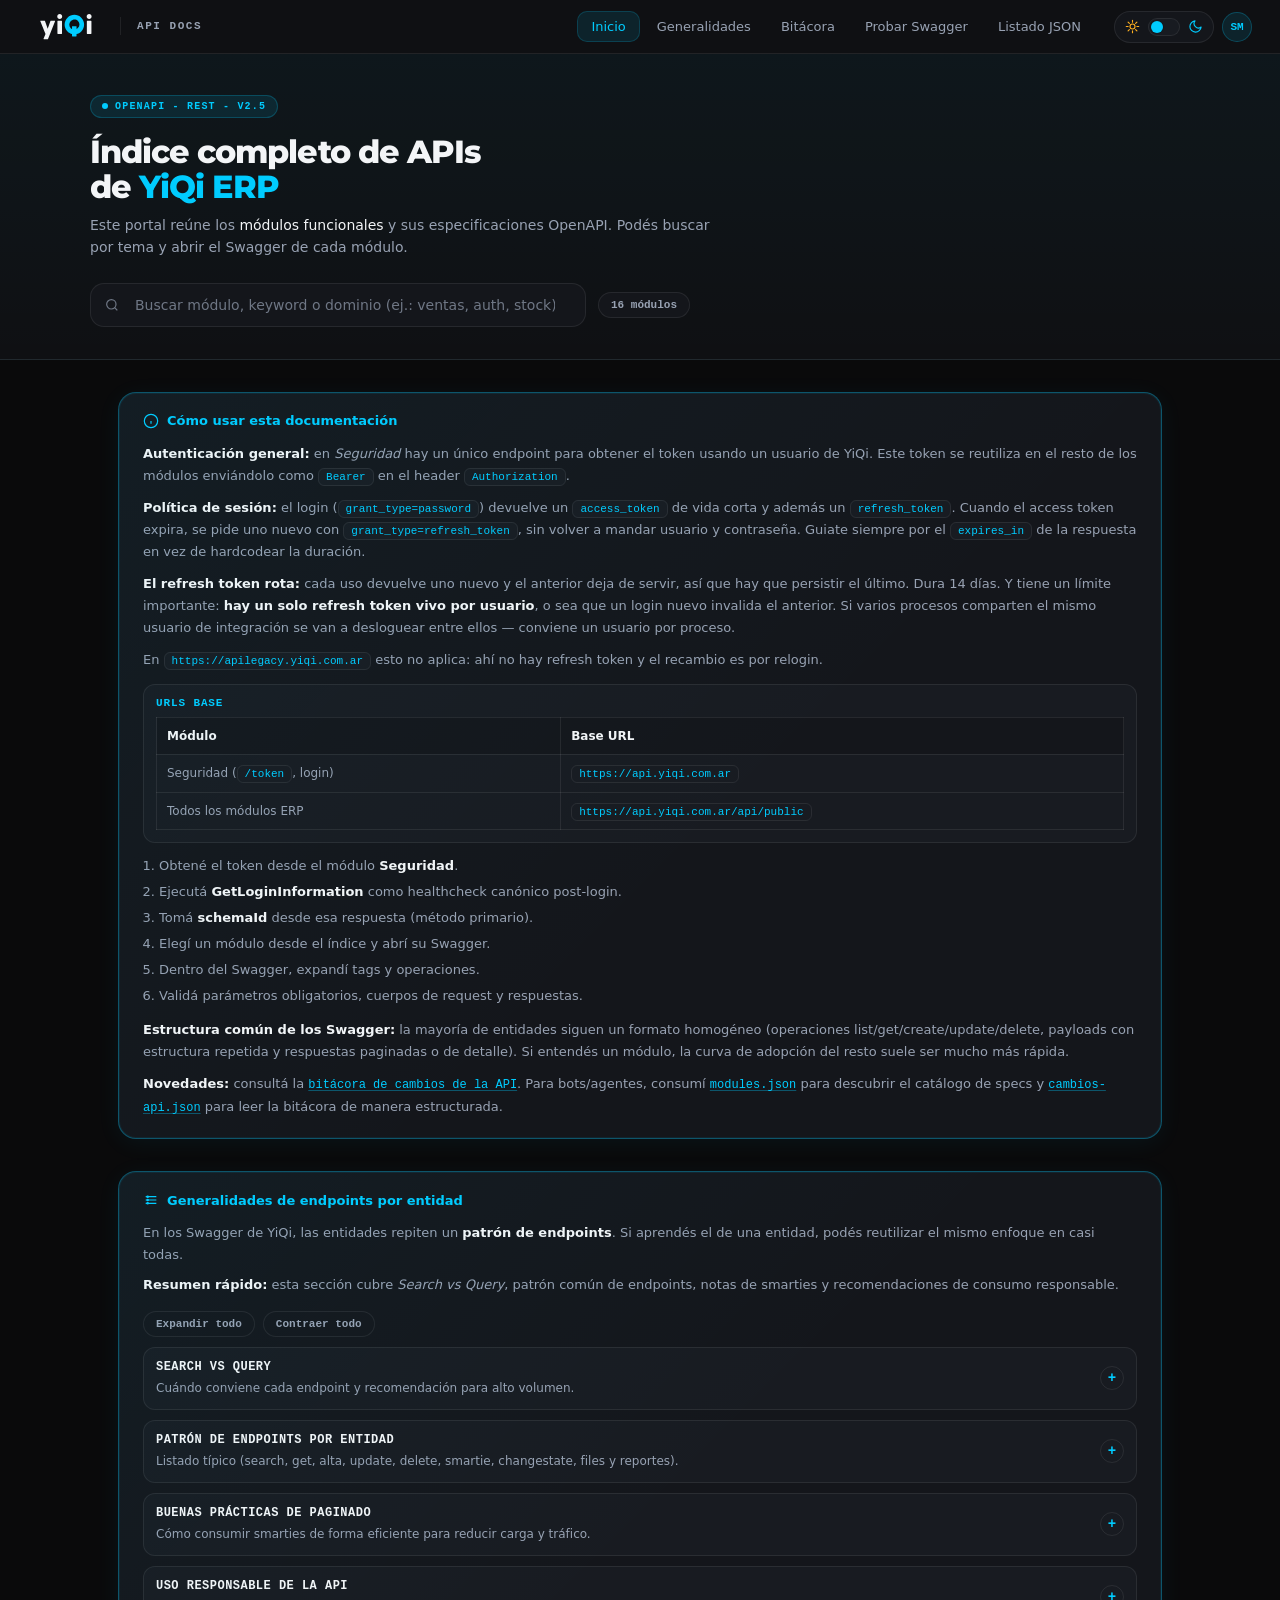
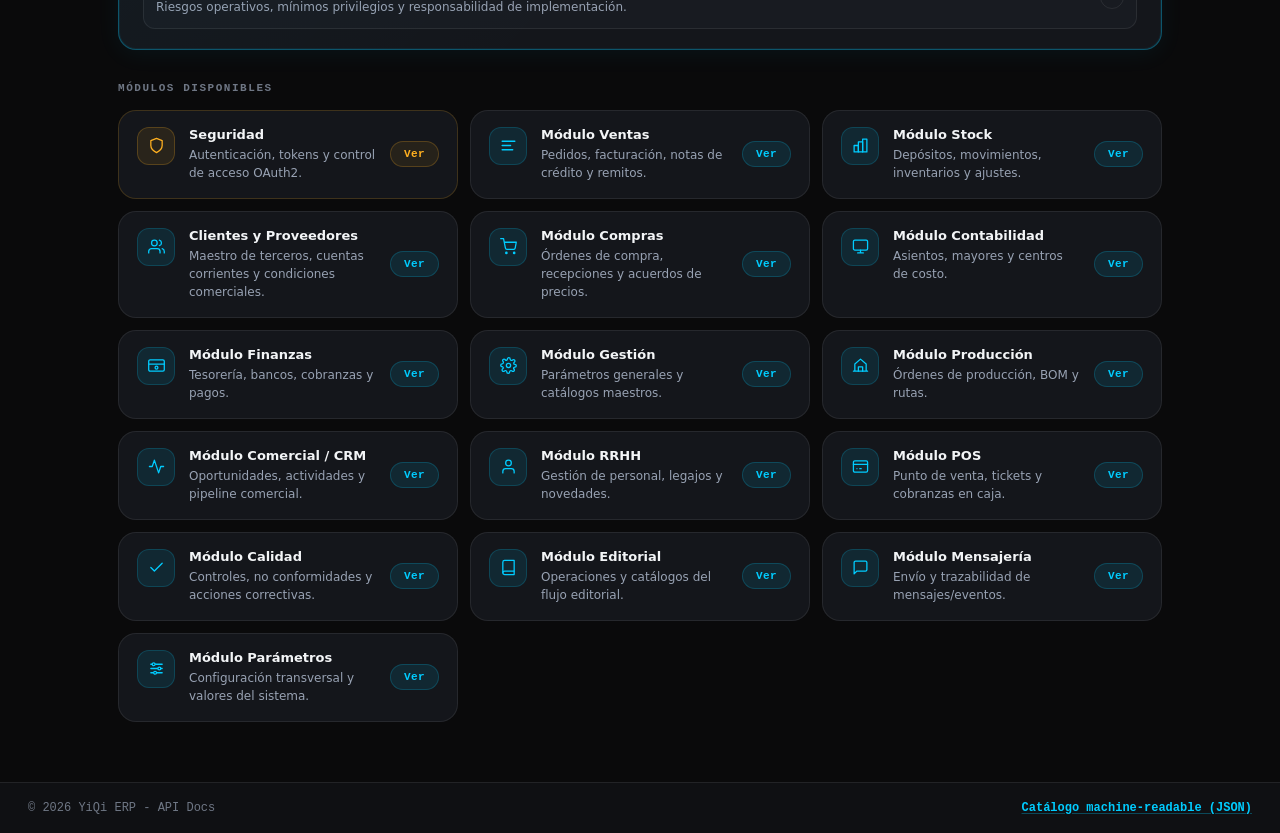
==== index.html @ 00df53d7 "Fks con apis" ====
<!DOCTYPE html>
<html lang="es" data-theme="dark">
<head>
<meta charset="UTF-8"/>
<meta name="viewport" content="width=device-width, initial-scale=1.0"/>
<title>YiQi ERP - API Docs</title>
<meta name="description" content="Índice completo de APIs de YiQi ERP con acceso por módulo, pensado para personas y agentes automatizados."/>
<meta name="robots" content="index,follow,max-snippet:-1,max-image-preview:large,max-video-preview:-1"/>
<link rel="canonical" href="https://apidoc.yiqi.com.ar/"/>
<link rel="preconnect" href="https://fonts.googleapis.com">
<link rel="preconnect" href="https://fonts.gstatic.com" crossorigin>
<link href="https://fonts.googleapis.com/css2?family=Montserrat:wght@800&display=swap" rel="stylesheet">
<style>
:root{
  --bg:#0a0a0b;
  --bg-elev:#0f1013;
  --bg-elev-2:#14161b;
  --bg-soft:#181b21;
  --line:rgba(255,255,255,.08);
  --line-strong:rgba(255,255,255,.14);
  --text:#f3f5f7;
  --muted:#98a2b3;
  --muted-2:#6f7785;
  --cyan:#00ccff;
  --cyan-soft:rgba(0,204,255,.10);
  --cyan-soft-2:rgba(0,204,255,.16);
  --green:#15d49c;
  --amber:#ffb020;
  --red:#ff637d;
  --blue:#7ab7ff;
  --shadow:0 0 0 1px rgba(0,204,255,.14) inset;
  --topbar-h:54px;
  --radius:14px;
  --mono:ui-monospace,SFMono-Regular,Menlo,Monaco,Consolas,"Liberation Mono","Courier New",monospace;
  --sans:Inter,ui-sans-serif,system-ui,-apple-system,BlinkMacSystemFont,"Segoe UI",sans-serif;
}
html[data-theme="light"]{
  --bg:#eeece7;
  --bg-elev:#f6f4ef;
  --bg-elev-2:#ffffff;
  --bg-soft:#ece9e2;
  --line:rgba(0,0,0,.08);
  --line-strong:rgba(0,0,0,.13);
  --text:#17191c;
  --muted:#586170;
  --muted-2:#7f8896;
  --cyan:#009fc7;
  --cyan-soft:rgba(0,159,199,.10);
  --cyan-soft-2:rgba(0,159,199,.14);
  --green:#0c9b6d;
  --amber:#c78000;
  --red:#d4485e;
  --blue:#347de6;
  --shadow:0 0 0 1px rgba(0,159,199,.14) inset;
}

*{box-sizing:border-box;margin:0;padding:0}
html,body{height:100%;min-height:100%}
body{font-family:var(--sans);background:var(--bg);color:var(--text);overflow-x:hidden;transition:background .2s,color .2s}
button,input{font:inherit}
svg{display:block}
a{color:inherit;text-decoration:none}

/* Topbar */
.topbar{
  position:sticky;top:0;z-index:100;
  height:var(--topbar-h);
  display:flex;align-items:center;justify-content:space-between;
  padding:0 28px;
  background:var(--bg-elev);
  border-bottom:1px solid var(--line);
  backdrop-filter:blur(12px);
}
.topbar-left{display:flex;align-items:center;gap:0}
.logo-wrap{display:flex;align-items:center;gap:10px;color:var(--text)}
.logo-wrap svg.logo-full{width:76px;height:auto}
.logo-divider{width:1px;height:18px;background:var(--line);margin:0 16px}
.topbar-label{font:600 11px var(--mono);letter-spacing:.14em;text-transform:uppercase;color:var(--muted)}
.topbar-right{display:flex;align-items:center;gap:8px}

.nav-links{display:flex;align-items:center;gap:4px;margin-right:12px}
.nav-link{padding:7px 13px;border-radius:10px;font-size:13px;color:var(--muted);cursor:pointer;transition:.15s ease;border:none;background:none}
.nav-link:hover{color:var(--text);background:var(--bg-soft)}
.nav-link.active{color:var(--cyan);background:var(--cyan-soft);border:1px solid rgba(0,204,255,.18)}

/* Theme toggle */
.theme-toggle{display:flex;align-items:center;gap:8px;padding:6px 10px;border:1px solid var(--line);background:var(--bg-elev-2);border-radius:999px;cursor:pointer;transition:.18s ease}
.theme-toggle:hover{border-color:var(--line-strong);background:var(--bg-soft)}
.theme-toggle svg{width:15px;height:15px;stroke:currentColor;fill:none;stroke-width:1.8;stroke-linecap:round;stroke-linejoin:round}
.theme-toggle .sun{color:var(--amber)}
.theme-toggle .moon{color:var(--cyan)}
.switch-track{width:32px;height:18px;border-radius:999px;background:var(--bg-soft);position:relative;border:1px solid var(--line)}
.switch-thumb{position:absolute;top:2px;left:2px;width:12px;height:12px;border-radius:50%;background:var(--cyan);transition:transform .2s ease,background .2s ease;box-shadow:0 0 0 1px rgba(0,0,0,.15)}
html[data-theme="light"] .switch-thumb{transform:translateX(14px);background:var(--amber)}

.user{width:30px;height:30px;border-radius:50%;display:grid;place-items:center;background:var(--cyan-soft);color:var(--cyan);border:1px solid rgba(0,204,255,.24);font:700 11px var(--mono)}

/* Hero */
.hero-band{
  background:linear-gradient(180deg,rgba(0,204,255,.04) 0%,transparent 100%),var(--bg-elev);
  border-bottom:1px solid var(--line);
  padding:40px 28px 32px;
}
html[data-theme="light"] .hero-band{
  background:linear-gradient(180deg,rgba(0,159,199,.04) 0%,transparent 100%),var(--bg-elev);
}
.hero-kicker{
  display:inline-flex;align-items:center;gap:7px;
  padding:5px 11px;border-radius:999px;
  border:1px solid rgba(0,204,255,.22);background:var(--cyan-soft);
  color:var(--cyan);font:700 10px var(--mono);letter-spacing:.12em;text-transform:uppercase;
  margin-bottom:16px;
}
.hero-kicker-dot{width:6px;height:6px;border-radius:50%;background:var(--cyan);animation:pulse 2s infinite}
@keyframes pulse{0%,100%{opacity:1}50%{opacity:.35}}
.hero-title{font-size:32px;letter-spacing:-.03em;font-weight:800;font-family:'Montserrat',var(--sans);line-height:1.1;margin-bottom:10px}
.hero-title span{color:var(--cyan)}
.hero-sub{color:var(--muted);font-size:14px;line-height:1.6;max-width:640px;margin-bottom:24px}
.hero-sub strong{color:var(--text);font-weight:500}

/* Search */
.search-row{display:flex;align-items:center;gap:12px;max-width:600px}
.search-wrap{flex:1;position:relative}
.search-wrap svg{position:absolute;left:14px;top:50%;transform:translateY(-50%);width:16px;height:16px;stroke:var(--muted-2);fill:none;stroke-width:1.8;pointer-events:none}
.search-wrap input{
  width:100%;height:44px;border-radius:14px;
  border:1px solid var(--line);background:var(--bg-elev-2);
  padding:0 16px 0 44px;color:var(--text);outline:none;font-size:14px;
  transition:border-color .18s,box-shadow .18s,background .18s;
}
.search-wrap input::placeholder{color:var(--muted-2)}
.search-wrap input:focus{border-color:rgba(0,204,255,.32);box-shadow:var(--shadow);background:var(--bg-elev-2)}
.count-badge{
  flex-shrink:0;padding:6px 12px;border-radius:999px;
  border:1px solid var(--line);background:var(--bg-elev-2);
  font:700 11px var(--mono);color:var(--muted);
  white-space:nowrap;
}

/* Content */
.content{max-width:1100px;margin:0 auto;padding:32px 28px 60px}

/* Info box */
.info-box{
  border:1px solid rgba(0,204,255,.35);
  border-radius:18px;background:var(--bg-elev-2);
  padding:20px 24px;margin-bottom:32px;
  position:relative;overflow:hidden;
  box-shadow:0 0 0 1px rgba(0,204,255,.08) inset, 0 4px 24px rgba(0,204,255,.06);
}
.info-box::before{
  content:"";position:absolute;inset:0;
  background:linear-gradient(135deg,rgba(0,204,255,.04) 0%,transparent 60%);
  pointer-events:none;
}
.info-head{display:flex;align-items:center;gap:8px;margin-bottom:14px}
.info-head svg{width:16px;height:16px;stroke:var(--cyan);fill:none;stroke-width:1.8;flex-shrink:0}
.info-head-label{font-size:13px;font-weight:700;color:var(--cyan)}
.info-body{font-size:13px;color:var(--muted);line-height:1.7}
.info-body p + p{margin-top:10px}
.info-body strong{color:var(--text);font-weight:600}
.info-body em{font-style:italic}
.info-body code{
  font-family:var(--mono);font-size:11px;
  background:var(--bg-soft);border:1px solid var(--line);
  padding:2px 7px;border-radius:6px;color:var(--cyan);
}
.info-steps{margin:10px 0 10px 16px;list-style:decimal;color:var(--muted);line-height:2}
.info-steps li strong{color:var(--text)}
.info-link{
  color:var(--cyan);text-decoration:underline;text-underline-offset:2px;
  text-decoration-color:rgba(0,204,255,.35);font-family:var(--mono);font-size:12px;
}
.info-link:hover{text-decoration-color:var(--cyan)}

.base-urls{
  margin-top:12px;
  border:1px solid var(--line);
  border-radius:12px;
  background:var(--bg-soft);
  padding:12px;
}
.base-urls-title{
  font:700 11px var(--mono);
  letter-spacing:.08em;
  text-transform:uppercase;
  color:var(--cyan);
  margin-bottom:8px;
}
.base-urls-table{
  width:100%;
  border-collapse:collapse;
  font-size:12px;
}
.base-urls-table th,
.base-urls-table td{
  text-align:left;
  padding:8px 10px;
  border:1px solid var(--line);
  vertical-align:top;
}
.base-urls-table th{
  color:var(--text);
  background:var(--bg-elev-2);
  font-weight:700;
}
.base-urls-table td{
  color:var(--muted);
}
.base-urls-table code{
  font-size:11px;
}

.endpoint-grid{
  display:grid;
  grid-template-columns:repeat(auto-fit,minmax(230px,1fr));
  gap:10px;
  margin-top:14px;
}
.endpoint-item{
  border:1px solid var(--line);
  border-radius:12px;
  background:var(--bg-soft);
  padding:12px;
}
.endpoint-path{
  display:inline-block;
  font:700 11px var(--mono);
  color:var(--cyan);
  background:var(--cyan-soft);
  border:1px solid rgba(0,204,255,.24);
  border-radius:999px;
  padding:4px 8px;
  margin-bottom:8px;
}
.endpoint-item p{font-size:12px;color:var(--muted);line-height:1.6}
.endpoint-item p strong{color:var(--text)}

.endpoint-notes{
  margin-top:12px;
  border:1px solid var(--line);
  border-radius:12px;
  background:var(--bg-soft);
  padding:12px;
}
.endpoint-notes ul{margin:0 0 0 18px;color:var(--muted);line-height:1.9}
.endpoint-notes li strong{color:var(--text)}

.decision-box{
  margin-top:12px;
  border:1px solid rgba(0,204,255,.26);
  border-radius:12px;
  background:var(--bg-soft);
  padding:12px;
}
.decision-title{
  font:700 11px var(--mono);
  letter-spacing:.08em;
  text-transform:uppercase;
  color:var(--cyan);
  margin-bottom:8px;
}
.decision-grid{
  display:grid;
  grid-template-columns:repeat(auto-fit,minmax(220px,1fr));
  gap:10px;
}
.decision-col{
  border:1px solid var(--line);
  border-radius:10px;
  background:var(--bg-elev-2);
  padding:10px;
}
.decision-col h4{
  margin:0 0 6px;
  font:700 11px var(--mono);
  color:var(--text);
}
.decision-col ul{margin:0 0 0 18px;color:var(--muted);line-height:1.8}
.decision-col li strong{color:var(--text)}

.practice-box,
.risk-box{
  margin-top:12px;
  border-radius:12px;
  padding:12px;
}
.practice-box{
  border:1px solid rgba(21,212,156,.35);
  background:rgba(21,212,156,.08);
}
.risk-box{
  border:1px solid rgba(255,176,32,.35);
  background:rgba(255,176,32,.09);
}
.practice-title,
.risk-title{
  font:700 11px var(--mono);
  letter-spacing:.08em;
  text-transform:uppercase;
  margin-bottom:8px;
}
.practice-title{color:var(--green)}
.risk-title{color:var(--amber)}
.practice-box ul,
.risk-box ul{margin:0 0 0 18px;color:var(--muted);line-height:1.9}
.practice-box li strong,
.risk-box li strong{color:var(--text)}

.general-actions{
  display:flex;
  gap:8px;
  margin:14px 0 10px;
  flex-wrap:wrap;
}
.general-btn{
  padding:6px 12px;
  border-radius:999px;
  border:1px solid var(--line);
  background:var(--bg-elev-2);
  color:var(--muted);
  font:700 11px var(--mono);
  cursor:pointer;
  transition:.15s ease;
}
.general-btn:hover{
  color:var(--text);
  border-color:var(--line-strong);
  background:var(--bg-soft);
}

.collapsible-block{
  border:1px solid var(--line);
  border-radius:12px;
  background:var(--bg-soft);
  margin-top:10px;
  padding:0;
}
.collapsible-summary{
  list-style:none;
  cursor:pointer;
  display:flex;
  align-items:center;
  justify-content:space-between;
  gap:12px;
  padding:12px;
}
.collapsible-summary::-webkit-details-marker{display:none}
.collapsible-heading{min-width:0}
.collapsible-title{
  display:block;
  color:var(--text);
  font:700 12px var(--mono);
  letter-spacing:.04em;
  text-transform:uppercase;
}
.collapsible-hint{
  display:block;
  margin-top:5px;
  color:var(--muted);
  font-size:12px;
  line-height:1.5;
}
.collapsible-indicator{
  width:24px;
  height:24px;
  border-radius:999px;
  border:1px solid var(--line);
  display:grid;
  place-items:center;
  color:var(--cyan);
  font:700 14px var(--mono);
  flex-shrink:0;
}
.collapsible-indicator::before{content:"+"}
.collapsible-block[open] .collapsible-indicator::before{content:"-"}
.collapsible-content{
  border-top:1px solid var(--line);
  padding:12px;
}

/* Grid */
.section-head{
  display:flex;align-items:center;justify-content:space-between;
  margin-bottom:16px;
}
.section-title{font-size:11px;font-weight:700;letter-spacing:.14em;text-transform:uppercase;color:var(--muted-2);font-family:var(--mono)}
.module-grid{
  display:grid;
  grid-template-columns:repeat(auto-fill,minmax(300px,1fr));
  gap:12px;
}

/* Module card */
.mod-card{
  display:flex;align-items:flex-start;gap:14px;
  background:var(--bg-elev-2);border:1px solid var(--line);border-radius:18px;
  padding:16px 18px;cursor:pointer;
  transition:border-color .18s,background .18s,transform .15s,box-shadow .18s;
  position:relative;overflow:hidden;
}
.mod-card::before{
  content:"";position:absolute;inset:0;border-radius:18px;
  background:linear-gradient(135deg,rgba(0,204,255,.03) 0%,transparent 60%);
  opacity:0;transition:opacity .18s;pointer-events:none;
}
.mod-card:hover{border-color:rgba(0,204,255,.28);transform:translateY(-2px);box-shadow:0 8px 24px rgba(0,0,0,.18)}
.mod-card:hover::before{opacity:1}
.mod-card.security{border-color:rgba(255,176,32,.18)}
.mod-card.security:hover{border-color:rgba(255,176,32,.4)}

.mod-icon{
  width:38px;height:38px;border-radius:12px;flex-shrink:0;
  display:grid;place-items:center;
  background:var(--cyan-soft);border:1px solid rgba(0,204,255,.18);
  color:var(--cyan);transition:background .18s,border-color .18s;
}
.mod-icon svg{width:17px;height:17px;stroke:currentColor;fill:none;stroke-width:1.8;stroke-linecap:round;stroke-linejoin:round}
.mod-card.security .mod-icon{background:rgba(255,176,32,.09);border-color:rgba(255,176,32,.22);color:var(--amber)}
.mod-card:hover .mod-icon{background:var(--cyan-soft-2);border-color:rgba(0,204,255,.3)}
.mod-card.security:hover .mod-icon{background:rgba(255,176,32,.15)}

.mod-body{flex:1;min-width:0}
.mod-name{font-size:13px;font-weight:700;margin-bottom:4px;color:var(--text)}
.mod-desc{font-size:12px;color:var(--muted);line-height:1.5}

.mod-action{display:inline-flex;align-items:center;text-decoration:none;
  flex-shrink:0;align-self:center;
  padding:6px 13px;border-radius:999px;
  font:700 11px var(--mono);letter-spacing:.04em;
  color:var(--cyan);background:var(--cyan-soft);
  border:1px solid rgba(0,204,255,.2);
  cursor:pointer;transition:.15s ease;white-space:nowrap;
}
.mod-action:hover{background:var(--cyan-soft-2);border-color:rgba(0,204,255,.35)}
.mod-card.security .mod-action{display:inline-flex;align-items:center;text-decoration:none;color:var(--amber);background:rgba(255,176,32,.08);border-color:rgba(255,176,32,.22)}
.mod-card.security .mod-action:hover{background:rgba(255,176,32,.14)}

/* Footer */
.page-footer{
  border-top:1px solid var(--line);
  padding:18px 28px;
  display:flex;align-items:center;justify-content:space-between;
  background:var(--bg-elev);
}
.footer-copy{font:400 12px var(--mono);color:var(--muted-2)}
.footer-link{
  font:600 12px var(--mono);color:var(--cyan);
  text-decoration:underline;text-underline-offset:2px;
  text-decoration-color:rgba(0,204,255,.3);
}
.footer-link:hover{text-decoration-color:var(--cyan)}

/* Empty state on search */
.empty-state{
  display:none;grid-column:1/-1;
  padding:40px 24px;text-align:center;color:var(--muted);
  border:1px dashed var(--line);border-radius:18px;
}
.empty-state.show{display:block}

/* Subtle entry animation */
@keyframes fadeUp{from{opacity:0;transform:translateY(10px)}to{opacity:1;transform:translateY(0)}}
.hero-band{animation:fadeUp .35s ease both}
.info-box{animation:fadeUp .35s .07s ease both}
.mod-card{animation:fadeUp .3s ease both}
.mod-card:nth-child(1){animation-delay:.04s}.mod-card:nth-child(2){animation-delay:.07s}
.mod-card:nth-child(3){animation-delay:.10s}.mod-card:nth-child(4){animation-delay:.13s}
.mod-card:nth-child(5){animation-delay:.16s}.mod-card:nth-child(6){animation-delay:.19s}
.mod-card:nth-child(7){animation-delay:.22s}.mod-card:nth-child(8){animation-delay:.25s}
.mod-card:nth-child(9){animation-delay:.28s}.mod-card:nth-child(10){animation-delay:.31s}
.mod-card:nth-child(11){animation-delay:.34s}.mod-card:nth-child(12){animation-delay:.37s}
.mod-card:nth-child(13){animation-delay:.40s}.mod-card:nth-child(14){animation-delay:.43s}
.mod-card:nth-child(15){animation-delay:.46s}.mod-card:nth-child(16){animation-delay:.49s}

/* Responsive */
@media (max-width: 980px){
  .topbar{padding:0 16px}
  .hero-band{padding:28px 16px 24px}
  .content{padding:24px 16px 40px}
  .page-footer{padding:16px;gap:8px;flex-direction:column;align-items:flex-start}
  .nav-links{display:none}
}

@media (max-width: 640px){
  .hero-title{font-size:26px}
  .search-row{flex-direction:column;align-items:stretch}
  .count-badge{text-align:center}
  .module-grid{grid-template-columns:1fr}
  .mod-card{padding:14px}
  .theme-toggle{padding:6px 8px}
}
</style>
</head>
<body>

<header class="topbar">
  <div class="topbar-left">
    <a href="#" class="logo-wrap" aria-label="Inicio YiQi API Docs">
      <svg class="logo-full" viewBox="0 0 100 65" xmlns="http://www.w3.org/2000/svg">
        <rect fill="none" width="100" height="65"/>
        <path fill="currentColor" d="M20.44,48.34l2.57-6.15-6.79-16.91c-.14-.39.07-.61.46-.61h4.97c.29,0,.57.14.68.43l3.58,10.08,3.61-10.08c.11-.29.39-.43.68-.43h4.97c.39,0,.57.21.43.61l-9.26,23.27c-.11.29-.39.43-.68.43h-4.75c-.43,0-.68-.21-.47-.64Z"/>
        <path fill="currentColor" d="M38.5,18.99c0-1.77,1.35-3.19,3.23-3.19s3.23,1.42,3.23,3.19-1.38,3.23-3.23,3.23-3.23-1.42-3.23-3.23ZM38.72,25.24c0-.32.25-.57.57-.57h4.89c.32,0,.57.25.57.57v16.24c0,.32-.25.57-.57.57h-4.89c-.32,0-.57-.25-.57-.57v-16.24Z"/>
        <path fill="#00ccff" d="M57.91,44.78v-2.66c-2.18-.53-4.21-1.66-5.92-3.36-4.97-4.97-5.09-13.02-.03-18.08,5.09-5.09,13.14-4.97,18.11,0s5.09,13.02,0,18.11c-1.78,1.78-3.94,2.93-6.22,3.46v2.51c0,.35-.18.53-.58.53h-4.82c-.3,0-.55-.2-.55-.5ZM56.28,34.47c.5.5,1.05.9,1.65,1.2v-3.36c0-.35.18-.53.53-.53h4.87c.25,0,.53.18.53.53v3.36c.63-.33,1.23-.78,1.78-1.33,2.73-2.73,2.78-6.75.15-9.38s-6.67-2.61-9.41.13c-2.71,2.71-2.73,6.75-.1,9.38Z"/>
        <path fill="currentColor" d="M77.22,18.99c0-1.77,1.35-3.19,3.23-3.19s3.23,1.42,3.23,3.19-1.38,3.23-3.23,3.23-3.23-1.42-3.23-3.23ZM77.44,25.24c0-.32.25-.57.57-.57h4.89c.32,0,.57.25.57.57v16.24c0,.32-.25.57-.57.57h-4.89c-.32,0-.57-.25-.57-.57v-16.24Z"/>
      </svg>
    </a>
    <div class="logo-divider"></div>
    <span class="topbar-label">API Docs</span>
  </div>
  <div class="topbar-right">
    <nav class="nav-links">
      <button class="nav-link active" onclick="setNav(this)">Inicio</button>
      <a class="nav-link" href="#generalidades-endpoints">Generalidades</a>
      <a class="nav-link" href="bitacora.html">Bitácora</a>
      <a class="nav-link" href="view.html?url=Security.api.json" target="_blank" rel="noopener">Probar Swagger</a>
      <a class="nav-link" href="modules.json" target="_blank" rel="noopener">Listado JSON</a>
    </nav>
    <button class="theme-toggle" id="themeToggle" aria-label="Cambiar tema">
      <svg class="sun" viewBox="0 0 24 24"><circle cx="12" cy="12" r="4"/><path d="M12 2v3M12 19v3M2 12h3M19 12h3M4.93 4.93l2.12 2.12M16.95 16.95l2.12 2.12M4.93 19.07l2.12-2.12M16.95 7.05l2.12-2.12"/></svg>
      <span class="switch-track"><span class="switch-thumb"></span></span>
      <svg class="moon" viewBox="0 0 24 24"><path d="M21 12.8A9 9 0 1 1 11.2 3a7 7 0 0 0 9.8 9.8Z"/></svg>
    </button>
    <div class="user">SM</div>
  </div>
</header>

<div class="hero-band">
  <div style="max-width:1100px;margin:0 auto">
    <div class="hero-kicker">
      <span class="hero-kicker-dot"></span>
      OpenAPI - REST - v2.5
    </div>
    <h1 class="hero-title">Índice completo de APIs<br>de <span>YiQi ERP</span></h1>
    <p class="hero-sub">
      Este portal reúne los <strong>módulos funcionales</strong> y sus especificaciones OpenAPI.
      Podés buscar por tema y abrir el Swagger de cada módulo.
    </p>
    <div class="search-row">
      <div class="search-wrap">
        <svg viewBox="0 0 24 24"><circle cx="11" cy="11" r="7"/><path d="m20 20-4.35-4.35"/></svg>
        <input id="apiSearch" type="search" placeholder="Buscar módulo, keyword o dominio (ej.: ventas, auth, stock)" oninput="filterCards(this.value)"/>
      </div>
      <div class="count-badge" id="countBadge">16 módulos</div>
    </div>
  </div>
</div>

<main class="content">

  <div class="info-box">
    <div class="info-head">
      <svg viewBox="0 0 24 24"><circle cx="12" cy="12" r="10"/><path d="M12 16v-4M12 8h.01"/></svg>
      <span class="info-head-label">Cómo usar esta documentación</span>
    </div>
    <div class="info-body">
      <p><strong>Autenticación general:</strong> en <em>Seguridad</em> hay un único endpoint para obtener el token usando un usuario de YiQi. Este token se reutiliza en el resto de los módulos enviándolo como <code>Bearer</code> en el header <code>Authorization</code>.</p>
      <p><strong>Política de sesión:</strong> el login (<code>grant_type=password</code>) devuelve un <code>access_token</code> de vida corta y además un <code>refresh_token</code>. Cuando el access token expira, se pide uno nuevo con <code>grant_type=refresh_token</code>, sin volver a mandar usuario y contraseña. Guiate siempre por el <code>expires_in</code> de la respuesta en vez de hardcodear la duración.</p>
      <p><strong>El refresh token rota:</strong> cada uso devuelve uno nuevo y el anterior deja de servir, así que hay que persistir el último. Dura 14 días. Y tiene un límite importante: <strong>hay un solo refresh token vivo por usuario</strong>, o sea que un login nuevo invalida el anterior. Si varios procesos comparten el mismo usuario de integración se van a desloguear entre ellos — conviene un usuario por proceso.</p>
      <p>En <code>https://apilegacy.yiqi.com.ar</code> esto no aplica: ahí no hay refresh token y el recambio es por relogin.</p>
      <div class="base-urls">
        <div class="base-urls-title">URLs base</div>
        <table class="base-urls-table" aria-label="Diferencia de URLs base por módulo">
          <thead>
            <tr>
              <th>Módulo</th>
              <th>Base URL</th>
            </tr>
          </thead>
          <tbody>
            <tr>
              <td>Seguridad (<code>/token</code>, login)</td>
              <td><code>https://api.yiqi.com.ar</code></td>
            </tr>
            <tr>
              <td>Todos los módulos ERP</td>
              <td><code>https://api.yiqi.com.ar/api/public</code></td>
            </tr>
          </tbody>
        </table>
      </div>
      <ol class="info-steps">
        <li>Obtené el token desde el módulo <strong>Seguridad</strong>.</li>
        <li>Ejecutá <strong>GetLoginInformation</strong> como healthcheck canónico post-login.</li>
        <li>Tomá <strong>schemaId</strong> desde esa respuesta (método primario).</li>
        <li>Elegí un módulo desde el índice y abrí su Swagger.</li>
        <li>Dentro del Swagger, expandí tags y operaciones.</li>
        <li>Validá parámetros obligatorios, cuerpos de request y respuestas.</li>
      </ol>
      <p><strong>Estructura común de los Swagger:</strong> la mayoría de entidades siguen un formato homogéneo (operaciones list/get/create/update/delete, payloads con estructura repetida y respuestas paginadas o de detalle). Si entendés un módulo, la curva de adopción del resto suele ser mucho más rápida.</p>
      <p style="margin-top:10px"><strong>Novedades:</strong> consultá la <a class="info-link" href="bitacora.html">bitácora de cambios de la API</a>. Para bots/agentes, consumí <a class="info-link" href="modules.json" target="_blank" rel="noopener">modules.json</a> para descubrir el catálogo de specs y <a class="info-link" href="cambios-api.json" target="_blank" rel="noopener">cambios-api.json</a> para leer la bitácora de manera estructurada.</p>
    </div>
  </div>

  <div class="info-box" id="generalidades-endpoints">
    <div class="info-head">
      <svg viewBox="0 0 24 24"><path d="M4 7h16M4 12h16M4 17h16"/><circle cx="7" cy="7" r="1"/><circle cx="7" cy="12" r="1"/><circle cx="7" cy="17" r="1"/></svg>
      <span class="info-head-label">Generalidades de endpoints por entidad</span>
    </div>
    <div class="info-body">
      <p>En los Swagger de YiQi, las entidades repiten un <strong>patrón de endpoints</strong>. Si aprendés el de una entidad, podés reutilizar el mismo enfoque en casi todas.</p>

      <p style="margin-top:8px"><strong>Resumen rápido:</strong> esta sección cubre <em>Search vs Query</em>, patrón común de endpoints, notas de smarties y recomendaciones de consumo responsable.</p>

      <div class="general-actions">
        <button type="button" class="general-btn" id="expandGeneralidades">Expandir todo</button>
        <button type="button" class="general-btn" id="collapseGeneralidades">Contraer todo</button>
      </div>

      <details class="collapsible-block" data-accordion data-accordion-id="search-query">
        <summary class="collapsible-summary">
          <span class="collapsible-heading">
            <span class="collapsible-title">Search vs Query</span>
            <span class="collapsible-hint">Cuándo conviene cada endpoint y recomendación para alto volumen.</span>
          </span>
          <span class="collapsible-indicator" aria-hidden="true"></span>
        </summary>
        <div class="collapsible-content">
          <div class="decision-box" style="margin-top:0">
            <div class="decision-title">Cómo elegir entre /search y /query</div>
            <div class="decision-grid">
              <article class="decision-col">
                <h4>Usar <code>/search</code></h4>
                <ul>
                  <li>Búsqueda rápida con pocos filtros y validaciones puntuales.</li>
                  <li>Escenarios exploratorios sin control fino de columnas, orden o paginado.</li>
                  <li>Puede tener tope por request (por ejemplo, <strong>50</strong>), según entidad.</li>
                </ul>
              </article>
              <article class="decision-col">
                <h4>Usar <code>/query</code></h4>
                <ul>
                  <li>Listados productivos en UI, integraciones y sincronizaciones.</li>
                  <li>Paginado configurable (<code>page</code>, <code>pageSize</code>) y mejor control de respuesta.</li>
                  <li>Permite pedir solo columnas necesarias para mejorar performance y payload.</li>
                </ul>
              </article>
            </div>
            <ul style="margin:10px 0 0 18px;color:var(--muted);line-height:1.9">
              <li><strong>Recomendación:</strong> preferí <code>/query</code> para procesos recurrentes, alto volumen, batch o exportaciones grandes.</li>
              <li><strong>Compatibilidad:</strong> límites, filtros y columnas dependen de cada entidad; validalo siempre en su OpenAPI.</li>
              <li><strong>Ejemplo:</strong> para listar artículos con SKU, nombre, stock y precio final, usar <code>/MATERIAL/query</code> con columnas explícitas.</li>
            </ul>
          </div>
        </div>
      </details>

      <details class="collapsible-block" data-accordion data-accordion-id="patron-endpoints">
        <summary class="collapsible-summary">
          <span class="collapsible-heading">
            <span class="collapsible-title">Patrón de endpoints por entidad</span>
            <span class="collapsible-hint">Listado típico (search, get, alta, update, delete, smartie, changestate, files y reportes).</span>
          </span>
          <span class="collapsible-indicator" aria-hidden="true"></span>
        </summary>
        <div class="collapsible-content">
          <div class="endpoint-grid" style="margin-top:0">
            <article class="endpoint-item">
              <span class="endpoint-path">GET /ENTIDAD/search</span>
              <p><strong>Búsqueda filtrada</strong> por atributos de la entidad. Suele devolver hasta <strong>50 registros máximo</strong> por request.</p>
            </article>
            <article class="endpoint-item">
              <span class="endpoint-path">GET /ENTIDAD/{id}</span>
              <p><strong>Detalle</strong> de una instancia puntual. Requiere el <strong>id</strong> en path.</p>
            </article>
            <article class="endpoint-item">
              <span class="endpoint-path">POST /ENTIDAD</span>
              <p><strong>Alta</strong> de instancia. El body incluye <strong>schemaId</strong> y un objeto <strong>data</strong>.</p>
            </article>
            <article class="endpoint-item">
              <span class="endpoint-path">PUT /ENTIDAD/{id}</span>
              <p><strong>Actualización</strong> de instancia existente, con estructura similar al alta.</p>
            </article>
            <article class="endpoint-item">
              <span class="endpoint-path">DELETE /ENTIDAD/{id}</span>
              <p><strong>Baja lógica/física</strong> según comportamiento de la entidad y reglas de negocio.</p>
            </article>
            <article class="endpoint-item">
              <span class="endpoint-path">GET /ENTIDAD/smartie</span>
              <p><strong>Vista (smartie) paginada</strong>. Una smartie es un reporte/vista armado por usuarios sobre la entidad.</p>
            </article>
            <article class="endpoint-item">
              <span class="endpoint-path">POST /ENTIDAD/changestate</span>
              <p><strong>Cambio de estado</strong> de workflow (cuando la entidad maneja estados).</p>
            </article>
            <article class="endpoint-item">
              <span class="endpoint-path">GET|PUT /ENTIDAD/file</span>
              <p><strong>Descarga/carga de archivos</strong> asociados a atributos de tipo archivo.</p>
            </article>
            <article class="endpoint-item">
              <span class="endpoint-path">GET /ENTIDAD/report</span>
              <p><strong>Descarga de reportes</strong> predefinidos (por ejemplo PDFs) para una instancia.</p>
            </article>
          </div>

          <div class="endpoint-notes">
            <ul>
              <li><strong>Smartie paginado:</strong> usar <code>smartieId</code>, <code>schemaId</code> y <code>page</code> (base 1). Empezar en <code>page=1</code> e incrementar de a 1.</li>
              <li><strong>Filtro adicional en smartie:</strong> el parámetro <code>search</code> permite acotar resultados dentro de la vista.</li>
              <li><strong>Particularidad de búsqueda:</strong> en <code>/search</code> los filtros disponibles cambian por entidad y están tipados en el Swagger de cada módulo.</li>
              <li><strong>Particularidad de estados:</strong> no todas las entidades exponen <code>/changestate</code>; cuando existe, los estados válidos están listados en la operación.</li>
              <li><strong>Particularidad de archivos/reportes:</strong> los valores permitidos de <code>attributeName</code> y <code>reportName</code> varían por entidad.</li>
              <li><strong>schemaId:</strong> es obligatorio en casi todas las operaciones, ya sea por query o dentro del body según el endpoint.</li>
              <li><strong>Regla recomendada para integraciones:</strong> obtener <code>schemaId</code> primero desde <code>GetLoginInformation</code>; usar <code>GetAvailableSchemas</code> como complemento cuando el usuario tenga acceso a más de un esquema.</li>
            </ul>
          </div>
        </div>
      </details>

      <details class="collapsible-block" data-accordion data-accordion-id="buenas-practicas">
        <summary class="collapsible-summary">
          <span class="collapsible-heading">
            <span class="collapsible-title">Buenas prácticas de paginado</span>
            <span class="collapsible-hint">Cómo consumir smarties de forma eficiente para reducir carga y tráfico.</span>
          </span>
          <span class="collapsible-indicator" aria-hidden="true"></span>
        </summary>
        <div class="collapsible-content">
          <div class="practice-box" style="margin-top:0">
            <div class="practice-title">Buena práctica para consumir smarties</div>
            <ul>
              <li><strong>Orden recomendado:</strong> ordenar por <strong>fecha de modificación descendente</strong> para traer primero lo más reciente.</li>
              <li><strong>Estrategia de paginado eficiente:</strong> paginar desde <code>page=1</code> y detenerse cuando se alcance la <strong>última fecha ya sincronizada</strong> por tu proceso.</li>
              <li><strong>Objetivo:</strong> evitar paginado exhaustivo innecesario, reducir tráfico y proteger el rendimiento general del sistema.</li>
            </ul>
          </div>
        </div>
      </details>

      <details class="collapsible-block" data-accordion data-accordion-id="uso-responsable">
        <summary class="collapsible-summary">
          <span class="collapsible-heading">
            <span class="collapsible-title">Uso responsable de la API</span>
            <span class="collapsible-hint">Riesgos operativos, mínimos privilegios y responsabilidad de implementación.</span>
          </span>
          <span class="collapsible-indicator" aria-hidden="true"></span>
        </summary>
        <div class="collapsible-content">
          <div class="risk-box" style="margin-top:0">
            <div class="risk-title">Uso responsable de la API</div>
            <ul>
              <li><strong>Responsabilidad de uso:</strong> el consumo de la API debe realizarse con criterios de eficiencia, control de volumen y frecuencia de llamadas.</li>
              <li><strong>Riesgos operativos:</strong> un uso intensivo o sin límites puede saturar tráfico, degradar tiempos de respuesta y afectar a otros usuarios.</li>
              <li><strong>Cuenta técnica recomendada:</strong> utilizar usuarios de API con el <strong>menor privilegio posible</strong>, otorgando solo permisos estrictamente necesarios.</li>
              <li><strong>Riesgo asumido por el integrador:</strong> la implementación, su impacto operativo y los riesgos asociados son responsabilidad del usuario que consume la API.</li>
            </ul>
          </div>
        </div>
      </details>
    </div>
  </div>

  <div class="section-head">
    <span class="section-title">Módulos disponibles</span>
  </div>

  <div class="module-grid" id="moduleGrid">

    <div class="mod-card security" data-search="seguridad autenticacion tokens oauth2 acceso">
      <div class="mod-icon">
        <svg viewBox="0 0 24 24"><path d="M12 22s8-4 8-10V5l-8-3-8 3v7c0 6 8 10 8 10z"/></svg>
      </div>
      <div class="mod-body">
        <div class="mod-name">Seguridad</div>
        <div class="mod-desc">Autenticación, tokens y control de acceso OAuth2.</div>
      </div>
      <a class="mod-action" href="view.html?url=Security.api.json" target="_blank" rel="noopener">Ver</a>
    </div>

    <div class="mod-card" data-search="ventas pedidos facturacion notas credito remitos">
      <div class="mod-icon">
        <svg viewBox="0 0 24 24"><path d="M3 6h18M3 12h12M3 18h15"/></svg>
      </div>
      <div class="mod-body">
        <div class="mod-name">Módulo Ventas</div>
        <div class="mod-desc">Pedidos, facturación, notas de crédito y remitos.</div>
      </div>
      <a class="mod-action" href="view.html?url=erpdemo.schema-Ventas-api.json" target="_blank" rel="noopener">Ver</a>
    </div>

    <div class="mod-card" data-search="stock depositos movimientos inventarios ajustes">
      <div class="mod-icon">
        <svg viewBox="0 0 24 24"><rect x="3" y="12" width="6" height="9"/><rect x="9" y="7" width="6" height="14"/><rect x="15" y="3" width="6" height="18"/></svg>
      </div>
      <div class="mod-body">
        <div class="mod-name">Módulo Stock</div>
        <div class="mod-desc">Depósitos, movimientos, inventarios y ajustes.</div>
      </div>
      <a class="mod-action" href="view.html?url=erpdemo.schema-Stock-api.json" target="_blank" rel="noopener">Ver</a>
    </div>

    <div class="mod-card" data-search="clientes proveedores terceros cuentas corrientes condiciones comerciales">
      <div class="mod-icon">
        <svg viewBox="0 0 24 24"><path d="M17 21v-2a4 4 0 0 0-4-4H5a4 4 0 0 0-4 4v2"/><circle cx="9" cy="7" r="4"/><path d="M23 21v-2a4 4 0 0 0-3-3.87M16 3.13a4 4 0 0 1 0 7.75"/></svg>
      </div>
      <div class="mod-body">
        <div class="mod-name">Clientes y Proveedores</div>
        <div class="mod-desc">Maestro de terceros, cuentas corrientes y condiciones comerciales.</div>
      </div>
      <a class="mod-action" href="view.html?url=erpdemo.schema-Clientes_y_proveedor-api.json" target="_blank" rel="noopener">Ver</a>
    </div>

    <div class="mod-card" data-search="compras ordenes recepciones acuerdos precios">
      <div class="mod-icon">
        <svg viewBox="0 0 24 24"><circle cx="9" cy="21" r="1"/><circle cx="20" cy="21" r="1"/><path d="M1 1h4l2.68 13.39a2 2 0 0 0 2 1.61h9.72a2 2 0 0 0 2-1.61L23 6H6"/></svg>
      </div>
      <div class="mod-body">
        <div class="mod-name">Módulo Compras</div>
        <div class="mod-desc">Órdenes de compra, recepciones y acuerdos de precios.</div>
      </div>
      <a class="mod-action" href="view.html?url=erpdemo.schema-Compras-api.json" target="_blank" rel="noopener">Ver</a>
    </div>

    <div class="mod-card" data-search="contabilidad asientos mayores centros costo">
      <div class="mod-icon">
        <svg viewBox="0 0 24 24"><rect x="2" y="3" width="20" height="14" rx="2"/><path d="M8 21h8M12 17v4"/></svg>
      </div>
      <div class="mod-body">
        <div class="mod-name">Módulo Contabilidad</div>
        <div class="mod-desc">Asientos, mayores y centros de costo.</div>
      </div>
      <a class="mod-action" href="view.html?url=erpdemo.schema-Contabilidad-api.json" target="_blank" rel="noopener">Ver</a>
    </div>

    <div class="mod-card" data-search="finanzas tesoreria bancos cobranzas pagos">
      <div class="mod-icon">
        <svg viewBox="0 0 24 24"><rect x="1" y="4" width="22" height="16" rx="2"/><path d="M1 10h22"/><circle cx="12" cy="15" r="2"/></svg>
      </div>
      <div class="mod-body">
        <div class="mod-name">Módulo Finanzas</div>
        <div class="mod-desc">Tesorería, bancos, cobranzas y pagos.</div>
      </div>
      <a class="mod-action" href="view.html?url=erpdemo.schema-Finanzas-api.json" target="_blank" rel="noopener">Ver</a>
    </div>

    <div class="mod-card" data-search="gestion parametros generales catalogos maestros">
      <div class="mod-icon">
        <svg viewBox="0 0 24 24"><circle cx="12" cy="12" r="3"/><path d="M19.4 15a1.65 1.65 0 0 0 .33 1.82l.06.06a2 2 0 1 1-2.83 2.83l-.06-.06A1.65 1.65 0 0 0 15 19.4a1.65 1.65 0 0 0-1 .6 1.65 1.65 0 0 0-.4 1V21a2 2 0 1 1-4 0v-.09a1.65 1.65 0 0 0-.4-1 1.65 1.65 0 0 0-1-.6 1.65 1.65 0 0 0-1.82.33l-.06.06a2 2 0 1 1-2.83-2.83l.06-.06A1.65 1.65 0 0 0 4.6 15a1.65 1.65 0 0 0-.6-1 1.65 1.65 0 0 0-1-.4H3a2 2 0 1 1 0-4h.09a1.65 1.65 0 0 0 1-.4 1.65 1.65 0 0 0 .6-1 1.65 1.65 0 0 0-.33-1.82l-.06-.06a2 2 0 1 1 2.83-2.83l.06.06A1.65 1.65 0 0 0 9 4.6a1.65 1.65 0 0 0 1-.6 1.65 1.65 0 0 0 .4-1V3a2 2 0 1 1 4 0v.09a1.65 1.65 0 0 0 .4 1 1.65 1.65 0 0 0 1 .6 1.65 1.65 0 0 0 1.82-.33l.06-.06a2 2 0 1 1 2.83 2.83l-.06.06A1.65 1.65 0 0 0 19.4 9c.23.31.37.68.4 1.06V10a1.65 1.65 0 0 0 1 .4H21a2 2 0 1 1 0 4h-.09a1.65 1.65 0 0 0-1 .4 1.65 1.65 0 0 0-.6 1c-.06.38-.1.77-.1 1.06H19.4"/></svg>
      </div>
      <div class="mod-body">
        <div class="mod-name">Módulo Gestión</div>
        <div class="mod-desc">Parámetros generales y catálogos maestros.</div>
      </div>
      <a class="mod-action" href="view.html?url=erpdemo.schema-Gestion-api.json" target="_blank" rel="noopener">Ver</a>
    </div>

    <div class="mod-card" data-search="produccion ordenes bom rutas materiales">
      <div class="mod-icon">
        <svg viewBox="0 0 24 24"><path d="M2 20h20M4 20V10l8-7 8 7v10"/><path d="M9 20v-6h6v6"/></svg>
      </div>
      <div class="mod-body">
        <div class="mod-name">Módulo Producción</div>
        <div class="mod-desc">Órdenes de producción, BOM y rutas.</div>
      </div>
      <a class="mod-action" href="view.html?url=erpdemo.schema-Produccion-api.json" target="_blank" rel="noopener">Ver</a>
    </div>

    <div class="mod-card" data-search="comercial crm oportunidades actividades pipeline">
      <div class="mod-icon">
        <svg viewBox="0 0 24 24"><path d="M22 12h-4l-3 9L9 3l-3 9H2"/></svg>
      </div>
      <div class="mod-body">
        <div class="mod-name">Módulo Comercial / CRM</div>
        <div class="mod-desc">Oportunidades, actividades y pipeline comercial.</div>
      </div>
      <a class="mod-action" href="view.html?url=erpdemo.schema-Comercial_CRM-api.json" target="_blank" rel="noopener">Ver</a>
    </div>

    <div class="mod-card" data-search="rrhh recursos humanos personal legajos novedades sueldos">
      <div class="mod-icon">
        <svg viewBox="0 0 24 24"><path d="M20 21v-2a4 4 0 0 0-4-4H8a4 4 0 0 0-4 4v2"/><circle cx="12" cy="7" r="4"/></svg>
      </div>
      <div class="mod-body">
        <div class="mod-name">Módulo RRHH</div>
        <div class="mod-desc">Gestión de personal, legajos y novedades.</div>
      </div>
      <a class="mod-action" href="view.html?url=erpdemo.schema-RRHH-api.json" target="_blank" rel="noopener">Ver</a>
    </div>

    <div class="mod-card" data-search="pos punto venta tickets cobranzas caja">
      <div class="mod-icon">
        <svg viewBox="0 0 24 24"><rect x="2" y="4" width="20" height="16" rx="2"/><path d="M2 9h20M7 15h.01M11 15h2"/></svg>
      </div>
      <div class="mod-body">
        <div class="mod-name">Módulo POS</div>
        <div class="mod-desc">Punto de venta, tickets y cobranzas en caja.</div>
      </div>
      <a class="mod-action" href="view.html?url=erpdemo.schema-POS-api.json" target="_blank" rel="noopener">Ver</a>
    </div>

    <div class="mod-card" data-search="calidad controles no conformidades acciones correctivas">
      <div class="mod-icon">
        <svg viewBox="0 0 24 24"><polyline points="20 6 9 17 4 12"/></svg>
      </div>
      <div class="mod-body">
        <div class="mod-name">Módulo Calidad</div>
        <div class="mod-desc">Controles, no conformidades y acciones correctivas.</div>
      </div>
      <a class="mod-action" href="view.html?url=erpdemo.schema-Calidad-api.json" target="_blank" rel="noopener">Ver</a>
    </div>

    <div class="mod-card" data-search="editorial operaciones catalogos flujo publicaciones">
      <div class="mod-icon">
        <svg viewBox="0 0 24 24"><path d="M4 19.5A2.5 2.5 0 0 1 6.5 17H20"/><path d="M6.5 2H20v20H6.5A2.5 2.5 0 0 1 4 19.5v-15A2.5 2.5 0 0 1 6.5 2z"/></svg>
      </div>
      <div class="mod-body">
        <div class="mod-name">Módulo Editorial</div>
        <div class="mod-desc">Operaciones y catálogos del flujo editorial.</div>
      </div>
      <a class="mod-action" href="view.html?url=erpdemo.schema-Editorial-api.json" target="_blank" rel="noopener">Ver</a>
    </div>

    <div class="mod-card" data-search="mensajeria mensajes eventos envio trazabilidad notificaciones">
      <div class="mod-icon">
        <svg viewBox="0 0 24 24"><path d="M21 15a2 2 0 0 1-2 2H7l-4 4V5a2 2 0 0 1 2-2h14a2 2 0 0 1 2 2z"/></svg>
      </div>
      <div class="mod-body">
        <div class="mod-name">Módulo Mensajería</div>
        <div class="mod-desc">Envío y trazabilidad de mensajes/eventos.</div>
      </div>
      <a class="mod-action" href="view.html?url=erpdemo.schema-Mensajeria-api.json" target="_blank" rel="noopener">Ver</a>
    </div>

    <div class="mod-card" data-search="parametros configuracion transversal valores sistema">
      <div class="mod-icon">
        <svg viewBox="0 0 24 24"><line x1="4" y1="6" x2="20" y2="6"/><line x1="4" y1="12" x2="20" y2="12"/><line x1="4" y1="18" x2="20" y2="18"/><circle cx="8" cy="6" r="2" fill="var(--bg-elev-2)"/><circle cx="16" cy="12" r="2" fill="var(--bg-elev-2)"/><circle cx="10" cy="18" r="2" fill="var(--bg-elev-2)"/></svg>
      </div>
      <div class="mod-body">
        <div class="mod-name">Módulo Parámetros</div>
        <div class="mod-desc">Configuración transversal y valores del sistema.</div>
      </div>
      <a class="mod-action" href="view.html?url=erpdemo.schema-Parametros-api.json" target="_blank" rel="noopener">Ver</a>
    </div>

    <div class="empty-state" id="emptyState">
      No hay módulos que coincidan con tu búsqueda.
    </div>

  </div>

</main>

<footer class="page-footer">
  <span class="footer-copy">&copy; <span id="year"></span> YiQi ERP - API Docs</span>
  <a href="modules.json" target="_blank" rel="noopener" class="footer-link">Catálogo machine-readable (JSON)</a>
</footer>

<script>
const html = document.documentElement;
document.getElementById('themeToggle').addEventListener('click', () => {
  html.setAttribute('data-theme', html.getAttribute('data-theme') === 'dark' ? 'light' : 'dark');
});

function setNav(btn) {
  document.querySelectorAll('.nav-link').forEach(n => n.classList.remove('active'));
  btn.classList.add('active');
}

function filterCards(q) {
  const term = q.toLowerCase().trim();
  const cards = document.querySelectorAll('.mod-card[data-search]');
  let visible = 0;
  cards.forEach(c => {
    const match = !term
      || c.dataset.search.includes(term)
      || c.querySelector('.mod-name').textContent.toLowerCase().includes(term);
    c.style.display = match ? '' : 'none';
    if (match) visible++;
  });
  document.getElementById('countBadge').textContent = visible + (visible === 1 ? ' módulo' : ' módulos');
  document.getElementById('emptyState').classList.toggle('show', visible === 0);
}

const accordionStorageKey = 'yiqi-generalidades-open';

function getGeneralidadesAccordions() {
  return Array.from(document.querySelectorAll('[data-accordion]'));
}

function saveGeneralidadesState() {
  try {
    const openIds = getGeneralidadesAccordions()
      .filter(block => block.open)
      .map(block => block.dataset.accordionId)
      .filter(Boolean);
    localStorage.setItem(accordionStorageKey, JSON.stringify(openIds));
  } catch (err) {
    return;
  }
}

function loadGeneralidadesState() {
  try {
    const raw = localStorage.getItem(accordionStorageKey);
    if (!raw) return;
    const openIds = new Set(JSON.parse(raw));
    getGeneralidadesAccordions().forEach(block => {
      block.open = openIds.has(block.dataset.accordionId);
    });
  } catch (err) {
    return;
  }
}

function setAllGeneralidades(open) {
  getGeneralidadesAccordions().forEach(block => {
    block.open = open;
  });
  saveGeneralidadesState();
}

loadGeneralidadesState();
getGeneralidadesAccordions().forEach(block => {
  block.addEventListener('toggle', saveGeneralidadesState);
});

document.getElementById('expandGeneralidades')?.addEventListener('click', () => {
  setAllGeneralidades(true);
});

document.getElementById('collapseGeneralidades')?.addEventListener('click', () => {
  setAllGeneralidades(false);
});

document.getElementById('year').textContent = new Date().getFullYear();
</script>
</body>
</html>
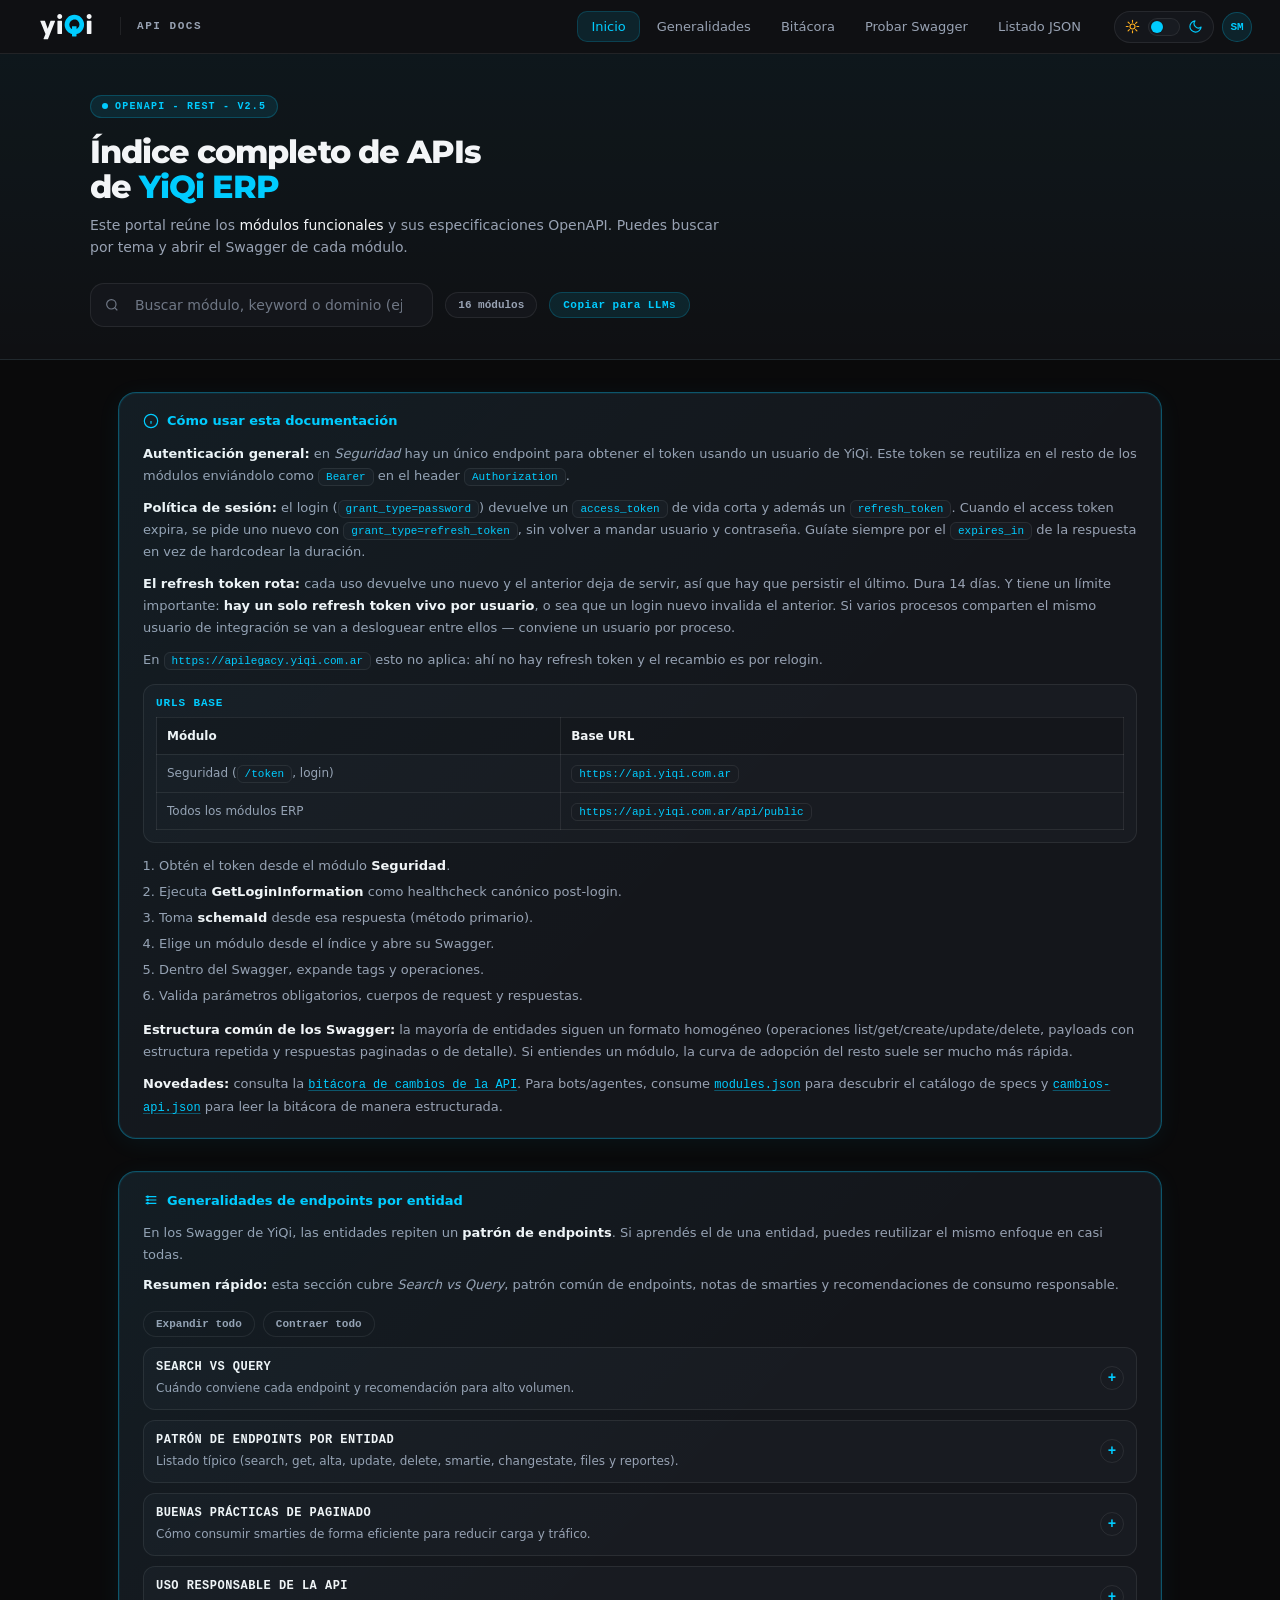
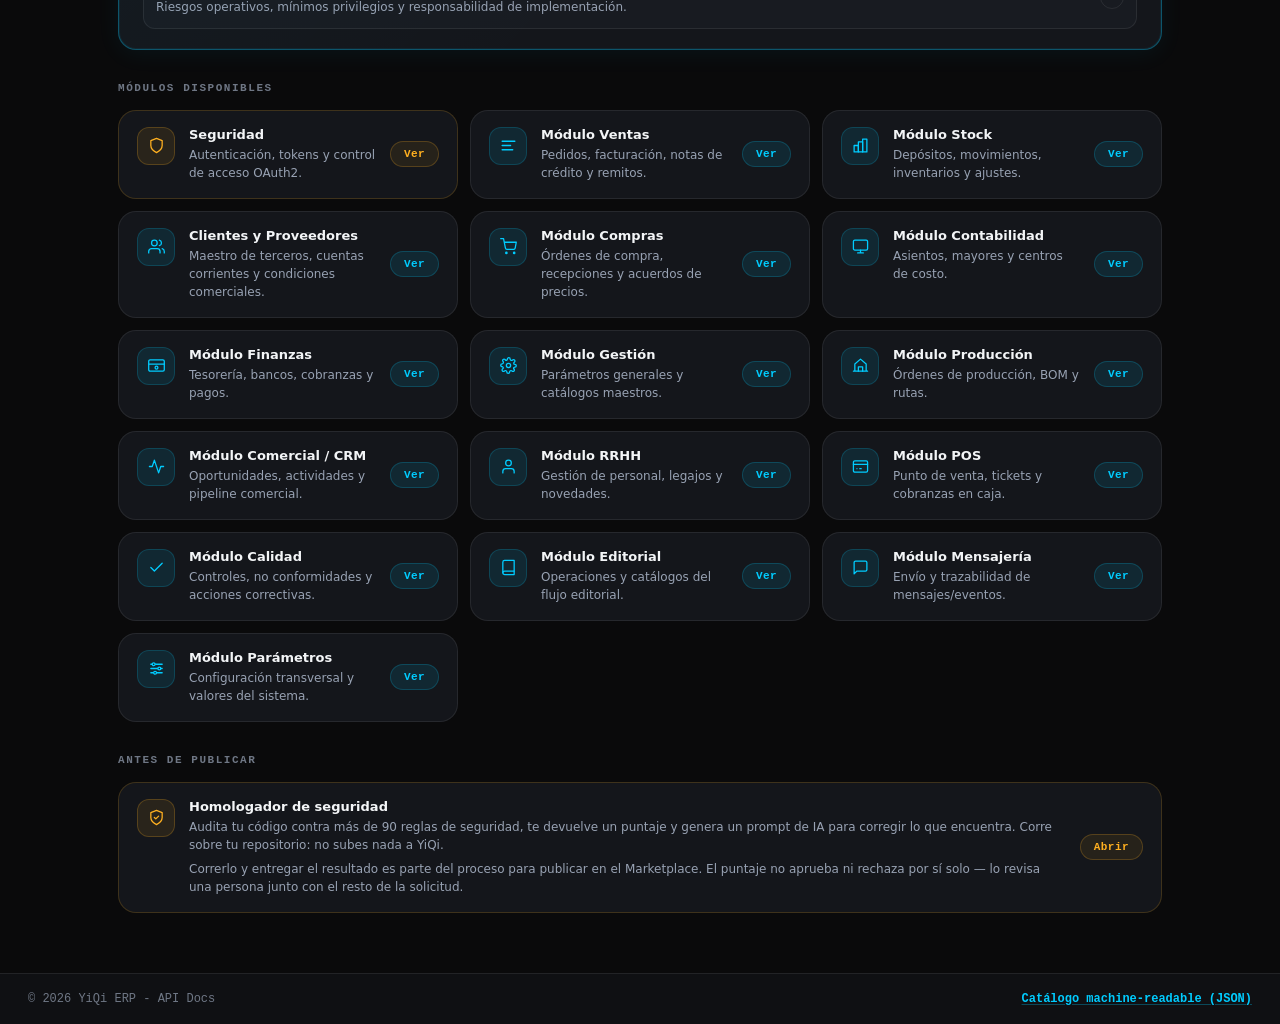
==== commit 38ebf314: "cd ~/Documents/Claude/Github/yiqi-api-doc git diff git add index.html git commit -m "index: menu mov" ====
--- a/index.html
+++ b/index.html
@@ -490,6 +490,46 @@
   .mod-card{padding:14px}
   .theme-toggle{padding:6px 8px}
 }
+
+/* La tabla de URLs base desborda en mobile: las URLs no tienen espacios y
+   no wrappean. Scroll horizontal propio + corte por caracter. 27/08/2026. */
+.base-urls{overflow:hidden}
+.base-urls-scroll{overflow-x:auto;-webkit-overflow-scrolling:touch}
+.base-urls-table{min-width:340px}
+.base-urls-table code{word-break:break-all;overflow-wrap:anywhere}
+
+/* ── Menu movil. 27/08/2026. Solo tokens de esta pagina. ── */
+.mobile-menu-btn{display:none;align-items:center;justify-content:center;
+  width:38px;height:38px;margin-left:4px;border-radius:10px;
+  border:1px solid var(--line);background:var(--bg-elev-2);color:var(--text);
+  cursor:pointer;transition:.15s ease}
+.mobile-menu-btn:hover{border-color:var(--line-strong);background:var(--bg-soft)}
+.mobile-menu-btn svg{width:20px;height:20px;fill:none;stroke:currentColor;
+  stroke-width:2;stroke-linecap:round}
+.nav-overlay{position:fixed;inset:0;z-index:180;background:rgba(0,0,0,.55);
+  opacity:0;visibility:hidden;transition:opacity .2s ease,visibility .2s ease}
+.nav-overlay.show{opacity:1;visibility:visible}
+.mobile-nav{position:fixed;top:0;right:0;z-index:190;
+  width:min(320px,86vw);height:100dvh;
+  background:var(--bg-elev);border-left:1px solid var(--line);
+  transform:translateX(100%);transition:transform .22s ease;
+  display:flex;flex-direction:column;overflow-y:auto}
+.mobile-nav.open{transform:translateX(0)}
+.mobile-nav-head{display:flex;align-items:center;justify-content:space-between;
+  height:var(--topbar-h);padding:0 16px;border-bottom:1px solid var(--line);flex-shrink:0}
+.mobile-nav-title{font:700 11px var(--mono);letter-spacing:.14em;
+  text-transform:uppercase;color:var(--muted-2)}
+.mobile-nav-close{display:flex;align-items:center;justify-content:center;
+  width:34px;height:34px;border-radius:9px;border:1px solid var(--line);
+  background:var(--bg-elev-2);color:var(--text);cursor:pointer}
+.mobile-nav-close svg{width:18px;height:18px;fill:none;stroke:currentColor;
+  stroke-width:2;stroke-linecap:round}
+.mobile-nav-links{display:flex;flex-direction:column;gap:2px;padding:12px}
+.mobile-nav-link{padding:12px 14px;border-radius:10px;font-size:15px;
+  color:var(--muted);text-decoration:none;transition:.15s ease}
+.mobile-nav-link:hover,.mobile-nav-link:focus-visible{color:var(--text);background:var(--bg-soft)}
+.mobile-nav-sep{height:1px;background:var(--line);margin:10px 4px}
+@media (max-width: 980px){ .mobile-menu-btn{display:inline-flex} }
 </style>
 </head>
 <body>
@@ -522,8 +562,37 @@
       <svg class="moon" viewBox="0 0 24 24"><path d="M21 12.8A9 9 0 1 1 11.2 3a7 7 0 0 0 9.8 9.8Z"/></svg>
     </button>
     <div class="user">SM</div>
+    <button class="mobile-menu-btn" id="mobileMenuBtn" aria-label="Abrir menú" aria-expanded="false" aria-controls="mobileNav">
+      <svg viewBox="0 0 24 24"><path d="M4 7h16M4 12h16M4 17h16"/></svg>
+    </button>
   </div>
 </header>
+
+<!-- ══════════════════════════════════════════════════════════════════
+     Menu movil. 27/08/2026. La topbar escondia .nav-links a 980px sin
+     reemplazo: en telefono no habia forma de navegar. Repite los mismos
+     links de la topbar, con los tokens de esta pagina. Sin dependencias
+     del sitio comercial.
+     ══════════════════════════════════════════════════════════════════ -->
+<div class="nav-overlay" id="navOverlay"></div>
+<nav class="mobile-nav" id="mobileNav" aria-label="Navegación principal">
+  <div class="mobile-nav-head">
+    <span class="mobile-nav-title">API Docs</span>
+    <button class="mobile-nav-close" id="mobileNavClose" aria-label="Cerrar menú">
+      <svg viewBox="0 0 24 24"><path d="M18 6 6 18M6 6l12 12"/></svg>
+    </button>
+  </div>
+  <div class="mobile-nav-links">
+    <a class="mobile-nav-link" href="#">Inicio</a>
+    <a class="mobile-nav-link" href="#generalidades-endpoints">Generalidades</a>
+    <a class="mobile-nav-link" href="bitacora.html">Bitácora</a>
+    <a class="mobile-nav-link" href="view.html?url=Security.api.json" target="_blank" rel="noopener">Probar Swagger</a>
+    <a class="mobile-nav-link" href="modules.json" target="_blank" rel="noopener">Listado JSON</a>
+    <div class="mobile-nav-sep"></div>
+    <a class="mobile-nav-link" href="https://yiqi.com.ar/homologador" target="_blank" rel="noopener">Homologador</a>
+    <a class="mobile-nav-link" href="https://yiqi.com.ar" target="_blank" rel="noopener">Sitio de YiQi</a>
+  </div>
+</nav>
 
 <div class="hero-band">
   <div style="max-width:1100px;margin:0 auto">
@@ -534,7 +603,7 @@
     <h1 class="hero-title">Índice completo de APIs<br>de <span>YiQi ERP</span></h1>
     <p class="hero-sub">
       Este portal reúne los <strong>módulos funcionales</strong> y sus especificaciones OpenAPI.
-      Podés buscar por tema y abrir el Swagger de cada módulo.
+      Puedes buscar por tema y abrir el Swagger de cada módulo.
     </p>
     <div class="search-row">
       <div class="search-wrap">
@@ -542,6 +611,7 @@
         <input id="apiSearch" type="search" placeholder="Buscar módulo, keyword o dominio (ej.: ventas, auth, stock)" oninput="filterCards(this.value)"/>
       </div>
       <div class="count-badge" id="countBadge">16 módulos</div>
+      <button id="llmBtn" class="mod-action" type="button" onclick="copyForLLM()">Copiar para LLMs</button>
     </div>
   </div>
 </div>
@@ -555,12 +625,12 @@
     </div>
     <div class="info-body">
       <p><strong>Autenticación general:</strong> en <em>Seguridad</em> hay un único endpoint para obtener el token usando un usuario de YiQi. Este token se reutiliza en el resto de los módulos enviándolo como <code>Bearer</code> en el header <code>Authorization</code>.</p>
-      <p><strong>Política de sesión:</strong> el login (<code>grant_type=password</code>) devuelve un <code>access_token</code> de vida corta y además un <code>refresh_token</code>. Cuando el access token expira, se pide uno nuevo con <code>grant_type=refresh_token</code>, sin volver a mandar usuario y contraseña. Guiate siempre por el <code>expires_in</code> de la respuesta en vez de hardcodear la duración.</p>
+      <p><strong>Política de sesión:</strong> el login (<code>grant_type=password</code>) devuelve un <code>access_token</code> de vida corta y además un <code>refresh_token</code>. Cuando el access token expira, se pide uno nuevo con <code>grant_type=refresh_token</code>, sin volver a mandar usuario y contraseña. Guíate siempre por el <code>expires_in</code> de la respuesta en vez de hardcodear la duración.</p>
       <p><strong>El refresh token rota:</strong> cada uso devuelve uno nuevo y el anterior deja de servir, así que hay que persistir el último. Dura 14 días. Y tiene un límite importante: <strong>hay un solo refresh token vivo por usuario</strong>, o sea que un login nuevo invalida el anterior. Si varios procesos comparten el mismo usuario de integración se van a desloguear entre ellos — conviene un usuario por proceso.</p>
       <p>En <code>https://apilegacy.yiqi.com.ar</code> esto no aplica: ahí no hay refresh token y el recambio es por relogin.</p>
       <div class="base-urls">
         <div class="base-urls-title">URLs base</div>
-        <table class="base-urls-table" aria-label="Diferencia de URLs base por módulo">
+        <div class="base-urls-scroll"><table class="base-urls-table" aria-label="Diferencia de URLs base por módulo">
           <thead>
             <tr>
               <th>Módulo</th>
@@ -577,18 +647,18 @@
               <td><code>https://api.yiqi.com.ar/api/public</code></td>
             </tr>
           </tbody>
-        </table>
+        </table></div>
       </div>
       <ol class="info-steps">
-        <li>Obtené el token desde el módulo <strong>Seguridad</strong>.</li>
-        <li>Ejecutá <strong>GetLoginInformation</strong> como healthcheck canónico post-login.</li>
-        <li>Tomá <strong>schemaId</strong> desde esa respuesta (método primario).</li>
-        <li>Elegí un módulo desde el índice y abrí su Swagger.</li>
-        <li>Dentro del Swagger, expandí tags y operaciones.</li>
-        <li>Validá parámetros obligatorios, cuerpos de request y respuestas.</li>
+        <li>Obtén el token desde el módulo <strong>Seguridad</strong>.</li>
+        <li>Ejecuta <strong>GetLoginInformation</strong> como healthcheck canónico post-login.</li>
+        <li>Toma <strong>schemaId</strong> desde esa respuesta (método primario).</li>
+        <li>Elige un módulo desde el índice y abre su Swagger.</li>
+        <li>Dentro del Swagger, expande tags y operaciones.</li>
+        <li>Valida parámetros obligatorios, cuerpos de request y respuestas.</li>
       </ol>
-      <p><strong>Estructura común de los Swagger:</strong> la mayoría de entidades siguen un formato homogéneo (operaciones list/get/create/update/delete, payloads con estructura repetida y respuestas paginadas o de detalle). Si entendés un módulo, la curva de adopción del resto suele ser mucho más rápida.</p>
-      <p style="margin-top:10px"><strong>Novedades:</strong> consultá la <a class="info-link" href="bitacora.html">bitácora de cambios de la API</a>. Para bots/agentes, consumí <a class="info-link" href="modules.json" target="_blank" rel="noopener">modules.json</a> para descubrir el catálogo de specs y <a class="info-link" href="cambios-api.json" target="_blank" rel="noopener">cambios-api.json</a> para leer la bitácora de manera estructurada.</p>
+      <p><strong>Estructura común de los Swagger:</strong> la mayoría de entidades siguen un formato homogéneo (operaciones list/get/create/update/delete, payloads con estructura repetida y respuestas paginadas o de detalle). Si entiendes un módulo, la curva de adopción del resto suele ser mucho más rápida.</p>
+      <p style="margin-top:10px"><strong>Novedades:</strong> consulta la <a class="info-link" href="bitacora.html">bitácora de cambios de la API</a>. Para bots/agentes, consume <a class="info-link" href="modules.json" target="_blank" rel="noopener">modules.json</a> para descubrir el catálogo de specs y <a class="info-link" href="cambios-api.json" target="_blank" rel="noopener">cambios-api.json</a> para leer la bitácora de manera estructurada.</p>
     </div>
   </div>
 
@@ -598,7 +668,7 @@
       <span class="info-head-label">Generalidades de endpoints por entidad</span>
     </div>
     <div class="info-body">
-      <p>En los Swagger de YiQi, las entidades repiten un <strong>patrón de endpoints</strong>. Si aprendés el de una entidad, podés reutilizar el mismo enfoque en casi todas.</p>
+      <p>En los Swagger de YiQi, las entidades repiten un <strong>patrón de endpoints</strong>. Si aprendés el de una entidad, puedes reutilizar el mismo enfoque en casi todas.</p>
 
       <p style="margin-top:8px"><strong>Resumen rápido:</strong> esta sección cubre <em>Search vs Query</em>, patrón común de endpoints, notas de smarties y recomendaciones de consumo responsable.</p>
 
@@ -938,6 +1008,33 @@
 
   </div>
 
+  <!-- ══════════════════════════════════════════════════════════════════
+       Homologador. Importado de yiqi.com.ar/api-docs.html el 27/08/2026.
+
+       Va DESPUES de la grilla a proposito: el recorrido es construis
+       sobre la API, homologas, cargas tu caso. Si va arriba aparece
+       antes de que el dev sepa que va a construir.
+
+       Se dice que es obligatorio porque lo es: correrlo y entregar el
+       resultado es parte del proceso de admision al Marketplace. El
+       puntaje no bloquea solo — lo revisa una persona.
+       ══════════════════════════════════════════════════════════════════ -->
+  <div class="section-head" style="margin-top:32px">
+    <span class="section-title">Antes de publicar</span>
+  </div>
+
+  <div class="mod-card security">
+    <div class="mod-icon">
+      <svg viewBox="0 0 24 24"><path d="M12 22s8-4 8-10V5l-8-3-8 3v7c0 6 8 10 8 10z"/><polyline points="9 12 11 14 15 10"/></svg>
+    </div>
+    <div class="mod-body">
+      <div class="mod-name">Homologador de seguridad</div>
+      <div class="mod-desc">Audita tu código contra más de 90 reglas de seguridad, te devuelve un puntaje y genera un prompt de IA para corregir lo que encuentra. Corre sobre tu repositorio: no subes nada a YiQi.</div>
+      <div class="mod-desc" style="margin-top:6px">Correrlo y entregar el resultado es parte del proceso para publicar en el Marketplace. El puntaje no aprueba ni rechaza por sí solo — lo revisa una persona junto con el resto de la solicitud.</div>
+    </div>
+    <a class="mod-action" href="https://yiqi.com.ar/homologador" target="_blank" rel="noopener">Abrir</a>
+  </div>
+
 </main>
 
 <footer class="page-footer">
@@ -1023,6 +1120,75 @@
 });
 
 document.getElementById('year').textContent = new Date().getFullYear();
+
+/* ── Copiar para LLMs. Importado de yiqi.com.ar/api-docs.html el 27/08/2026.
+      El homologador no lleva data-search a proposito: no es un modulo y no
+      tiene que entrar en el listado que se copia. ── */
+function showSuccess(msg){
+  const btn=document.getElementById('llmBtn');
+  if(!btn) return;
+  const prev=btn.textContent;
+  btn.textContent=msg||'Copiado';
+  setTimeout(()=>{btn.textContent=prev;},1800);
+}
+
+function copyForLLM(){
+  const modules=[...document.querySelectorAll('.mod-card[data-search]')].map(c=>{
+    const name=c.querySelector('.mod-name').textContent.trim();
+    const desc=c.querySelector('.mod-desc')?.textContent.trim()||'';
+    const url=c.querySelector('.mod-action')?.href||'';
+    return `## ${name}\n${desc}\nSwagger: ${url}`;
+  }).join('\n\n');
+
+  const text=`# YiQi ERP — API Docs
+OpenAPI · REST
+URL: https://apidoc.yiqi.com.ar
+
+## Autenticación
+Obtén el token desde el módulo Seguridad con POST /token (grant_type=password) y envíalo como Bearer en el header Authorization para el resto de los módulos. La respuesta incluye un refresh_token: para renovar, llama al mismo /token con grant_type=refresh_token, sin credenciales. El refresh token rota (cada uso devuelve uno nuevo, el anterior deja de servir) y dura 14 dias. Hay un solo refresh token vivo por usuario: un login nuevo invalida el anterior, asi que conviene un usuario de integracion por proceso. Guíate por el expires_in de la respuesta en vez de fijar la duracion. URLs base: https://api.yiqi.com.ar para /token, https://api.yiqi.com.ar/api/public para los modulos ERP. En https://apilegacy.yiqi.com.ar no hay refresh token y el recambio es por relogin.
+
+## Antes de publicar
+Homologador de seguridad: audita el codigo contra mas de 90 reglas, devuelve un puntaje y genera un prompt de IA para corregir. Corre sobre tu repositorio. Correrlo y entregar el resultado es parte del proceso para publicar en el Marketplace. https://yiqi.com.ar/homologador
+
+## Módulos disponibles
+${modules}
+
+## Catálogo machine-readable
+https://apidoc.yiqi.com.ar/modules.json
+
+## Bitácora de cambios
+https://apidoc.yiqi.com.ar/cambios-api.json`;
+
+  navigator.clipboard.writeText(text).then(()=>{
+    showSuccess();
+  }).catch(()=>{
+    const blob=new Blob([text],{type:'text/plain'});
+    const a=document.createElement('a');
+    a.href=URL.createObjectURL(blob);
+    a.download='yiqi-api-docs-llm.txt';
+    a.click();
+    showSuccess('Descargado');
+  });
+}
+
+/* ── Menu movil. 27/08/2026. ── */
+(function(){
+  const btn=document.getElementById('mobileMenuBtn');
+  const nav=document.getElementById('mobileNav');
+  const ov=document.getElementById('navOverlay');
+  const cl=document.getElementById('mobileNavClose');
+  if(!btn||!nav||!ov) return;
+  const open=()=>{nav.classList.add('open');ov.classList.add('show');
+    btn.setAttribute('aria-expanded','true');document.body.style.overflow='hidden';};
+  const close=()=>{nav.classList.remove('open');ov.classList.remove('show');
+    btn.setAttribute('aria-expanded','false');document.body.style.overflow='';};
+  btn.addEventListener('click',open);
+  ov.addEventListener('click',close);
+  cl&&cl.addEventListener('click',close);
+  nav.querySelectorAll('a').forEach(a=>a.addEventListener('click',close));
+  document.addEventListener('keydown',e=>{if(e.key==='Escape')close();});
+  window.addEventListener('resize',()=>{if(window.innerWidth>980)close();});
+})();
 </script>
 </body>
 </html>
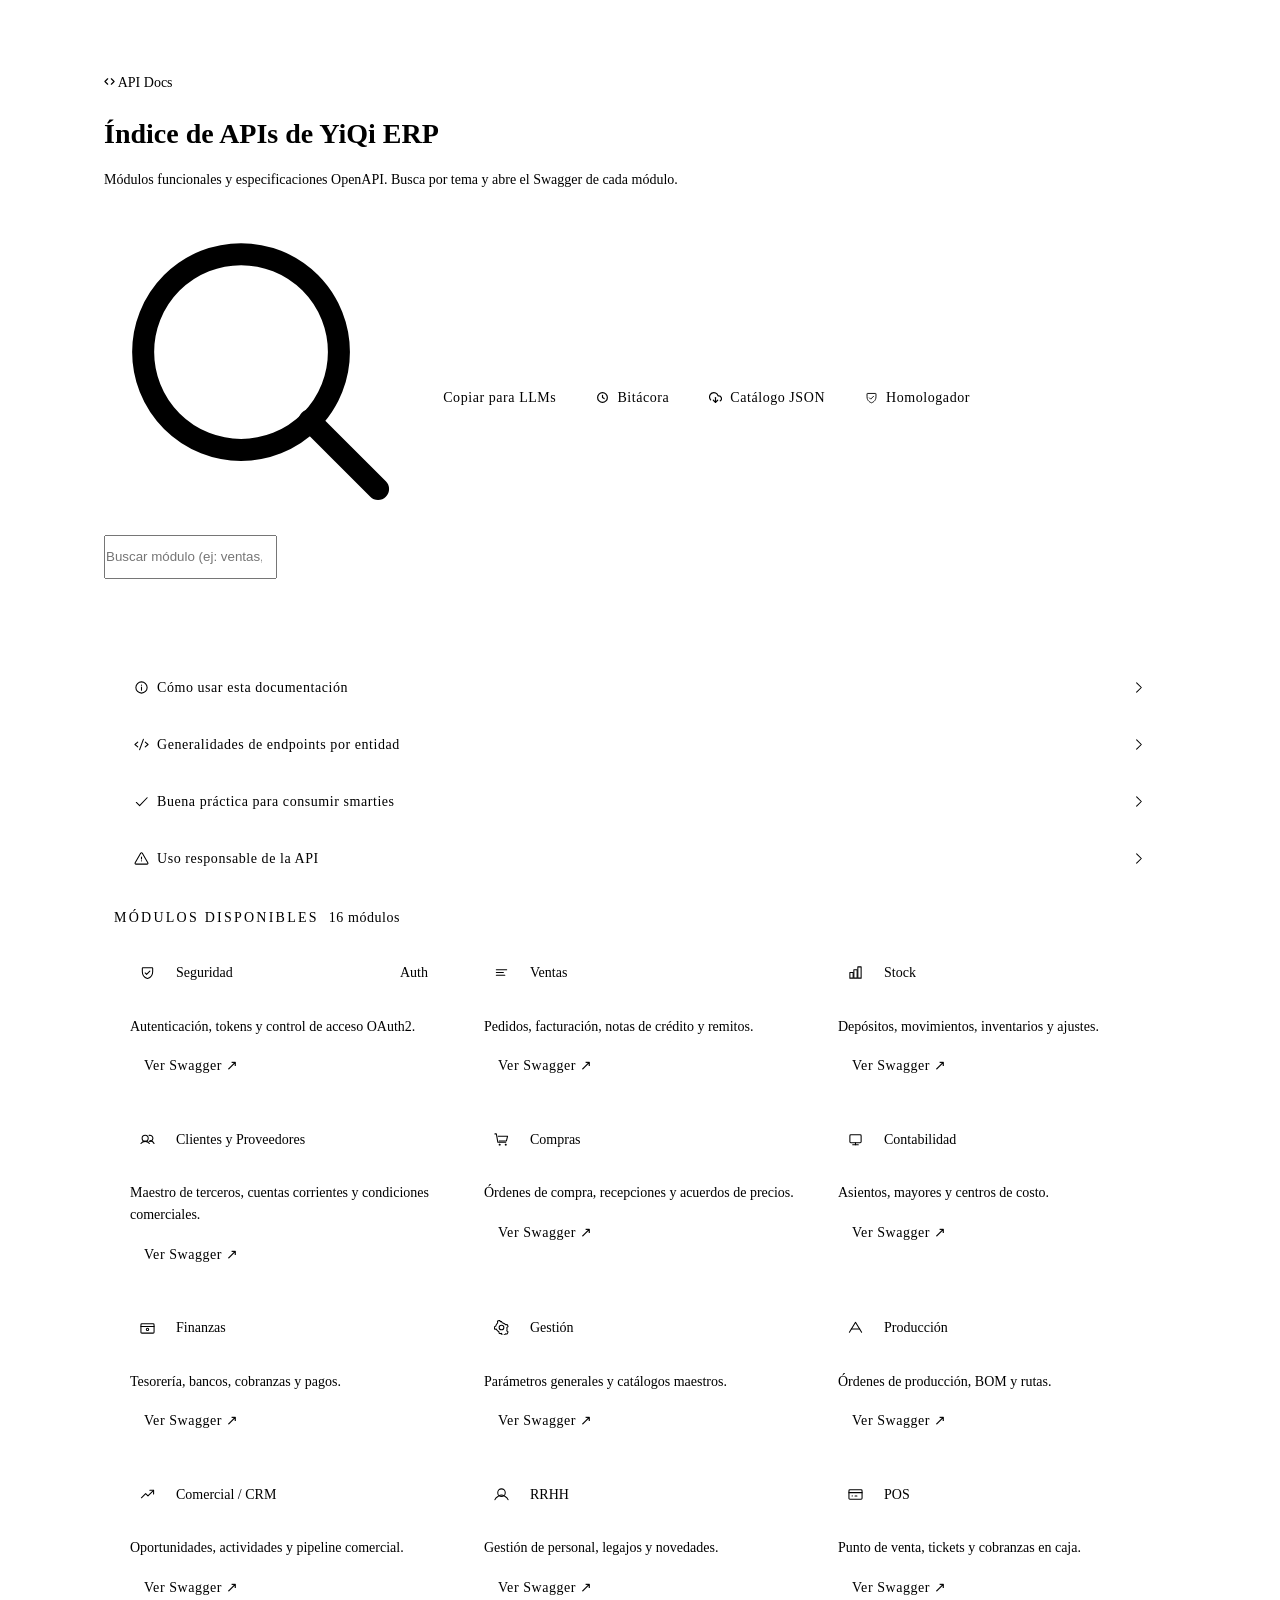
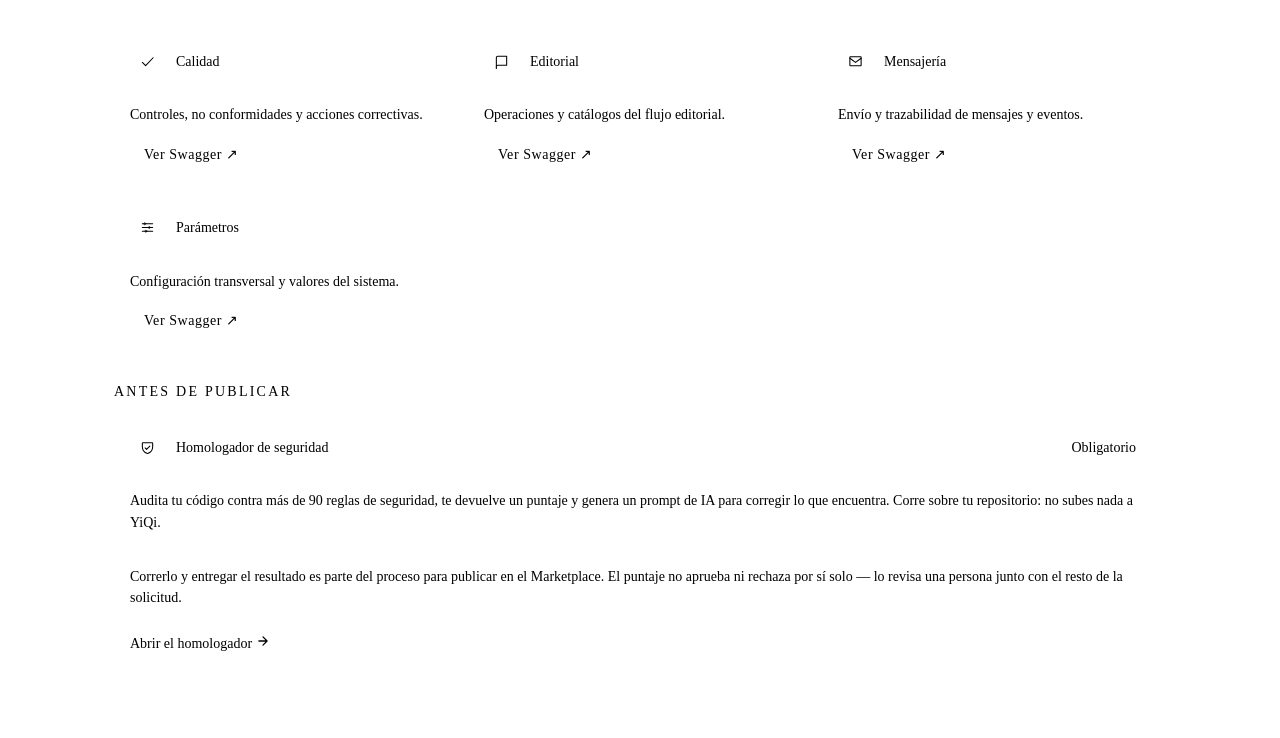
==== commit 48b76c7f: "a" ====
--- a/index.html
+++ b/index.html
@@ -1,469 +1,140 @@
 <!DOCTYPE html>
-<html lang="es" data-theme="dark">
+<html lang="es" data-theme="system">
 <head>
 <meta charset="UTF-8"/>
 <meta name="viewport" content="width=device-width, initial-scale=1.0"/>
-<title>YiQi ERP - API Docs</title>
-<meta name="description" content="Índice completo de APIs de YiQi ERP con acceso por módulo, pensado para personas y agentes automatizados."/>
-<meta name="robots" content="index,follow,max-snippet:-1,max-image-preview:large,max-video-preview:-1"/>
-<link rel="canonical" href="https://apidoc.yiqi.com.ar/"/>
+<meta name="description" content="Índice de APIs de YiQi ERP con especificaciones OpenAPI por módulo. Busca por tema, abre el Swagger y conecta tus sistemas con la plataforma.">
+  <link rel="canonical" href="https://apidoc.yiqi.com.ar/">
+  <meta property="og:type" content="website">
+  <meta property="og:site_name" content="YiQi">
+  <meta property="fb:app_id" content="1063837776294499">
+  <meta property="og:locale" content="es_AR">
+  <meta property="og:url" content="https://apidoc.yiqi.com.ar/">
+  <!-- og:title PENDIENTE DE APROBACION -->
+  <meta property="og:description" content="Índice de APIs de YiQi ERP con especificaciones OpenAPI por módulo. Busca por tema, abre el Swagger y conecta tus sistemas con la plataforma.">
+  <meta name="twitter:card" content="summary">
+<title>API de YiQi ERP — documentación OpenAPI por módulo</title>
 <link rel="preconnect" href="https://fonts.googleapis.com">
 <link rel="preconnect" href="https://fonts.gstatic.com" crossorigin>
-<link href="https://fonts.googleapis.com/css2?family=Montserrat:wght@800&display=swap" rel="stylesheet">
+<link href="https://fonts.googleapis.com/css2?family=Plus+Jakarta+Sans:wght@400;500;600;700;800&family=Inter:wght@300;400;500;600;700&family=IBM+Plex+Mono:wght@400;500;600;700&display=swap" rel="stylesheet">
+<!-- Design System canonico de YiQi. Se publica desde diguardia/yiqi-imagen; no editar aca. -->
+  <link rel="preconnect" href="https://diguardia.github.io">
+  <link rel="stylesheet" href="https://diguardia.github.io/yiqi-imagen/styles.css">
+  <link rel="stylesheet" href="https://yiqi.com.ar/site.css">
+<script src="https://diguardia.github.io/yiqi-imagen/yiqi-runtime.js" defer></script>
+  <script src="https://yiqi.com.ar/components/site-header.js" defer></script>
+<script src="https://yiqi.com.ar/components/site-footer.js" defer></script>
 <style>
-:root{
-  --bg:#0a0a0b;
-  --bg-elev:#0f1013;
-  --bg-elev-2:#14161b;
-  --bg-soft:#181b21;
-  --line:rgba(255,255,255,.08);
-  --line-strong:rgba(255,255,255,.14);
-  --text:#f3f5f7;
-  --muted:#98a2b3;
-  --muted-2:#6f7785;
-  --cyan:#00ccff;
-  --cyan-soft:rgba(0,204,255,.10);
-  --cyan-soft-2:rgba(0,204,255,.16);
-  --green:#15d49c;
-  --amber:#ffb020;
-  --red:#ff637d;
-  --blue:#7ab7ff;
-  --shadow:0 0 0 1px rgba(0,204,255,.14) inset;
-  --topbar-h:54px;
-  --radius:14px;
-  --mono:ui-monospace,SFMono-Regular,Menlo,Monaco,Consolas,"Liberation Mono","Courier New",monospace;
-  --sans:Inter,ui-sans-serif,system-ui,-apple-system,BlinkMacSystemFont,"Segoe UI",sans-serif;
-}
-html[data-theme="light"]{
-  --bg:#eeece7;
-  --bg-elev:#f6f4ef;
-  --bg-elev-2:#ffffff;
-  --bg-soft:#ece9e2;
-  --line:rgba(0,0,0,.08);
-  --line-strong:rgba(0,0,0,.13);
-  --text:#17191c;
-  --muted:#586170;
-  --muted-2:#7f8896;
-  --cyan:#009fc7;
-  --cyan-soft:rgba(0,159,199,.10);
-  --cyan-soft-2:rgba(0,159,199,.14);
-  --green:#0c9b6d;
-  --amber:#c78000;
-  --red:#d4485e;
-  --blue:#347de6;
-  --shadow:0 0 0 1px rgba(0,159,199,.14) inset;
-}
-
-*{box-sizing:border-box;margin:0;padding:0}
-html,body{height:100%;min-height:100%}
-body{font-family:var(--sans);background:var(--bg);color:var(--text);overflow-x:hidden;transition:background .2s,color .2s}
-button,input{font:inherit}
-svg{display:block}
+/* Tokens: consume el DS canónico vía site.css (DS v1.2.7.2). No redefinir :root en páginas. */
+
+*,*::before,*::after{box-sizing:border-box;margin:0;padding:0}
+html{overflow-x:clip}body{overflow-x:clip;font-family:var(--sans);background:radial-gradient(circle at 72% 8%, rgba(0,204,255,.07), transparent 28%),radial-gradient(circle at 12% 60%, rgba(0,204,255,.04), transparent 22%),linear-gradient(rgba(255,255,255,.018) 1px, transparent 1px),linear-gradient(90deg, rgba(255,255,255,.018) 1px, transparent 1px),var(--bg);background-size:auto,auto,52px 52px,52px 52px,auto;color:var(--text);line-height:1.5;font-size:14px;-webkit-font-smoothing:antialiased}html[data-theme="light"] body{background:radial-gradient(circle at 72% 8%, rgba(0,159,199,.06), transparent 28%),radial-gradient(circle at 12% 60%, rgba(0,159,199,.04), transparent 22%),linear-gradient(rgba(0,0,0,.032) 1px, transparent 1px),linear-gradient(90deg, rgba(0,0,0,.032) 1px, transparent 1px),var(--bg);background-size:auto,auto,52px 52px,52px 52px,auto}
 a{color:inherit;text-decoration:none}
-
-/* Topbar */
-.topbar{
-  position:sticky;top:0;z-index:100;
-  height:var(--topbar-h);
-  display:flex;align-items:center;justify-content:space-between;
-  padding:0 28px;
-  background:var(--bg-elev);
-  border-bottom:1px solid var(--line);
-  backdrop-filter:blur(12px);
-}
-.topbar-left{display:flex;align-items:center;gap:0}
-.logo-wrap{display:flex;align-items:center;gap:10px;color:var(--text)}
-.logo-wrap svg.logo-full{width:76px;height:auto}
-.logo-divider{width:1px;height:18px;background:var(--line);margin:0 16px}
-.topbar-label{font:600 11px var(--mono);letter-spacing:.14em;text-transform:uppercase;color:var(--muted)}
-.topbar-right{display:flex;align-items:center;gap:8px}
-
-.nav-links{display:flex;align-items:center;gap:4px;margin-right:12px}
-.nav-link{padding:7px 13px;border-radius:10px;font-size:13px;color:var(--muted);cursor:pointer;transition:.15s ease;border:none;background:none}
-.nav-link:hover{color:var(--text);background:var(--bg-soft)}
-.nav-link.active{color:var(--cyan);background:var(--cyan-soft);border:1px solid rgba(0,204,255,.18)}
-
-/* Theme toggle */
-.theme-toggle{display:flex;align-items:center;gap:8px;padding:6px 10px;border:1px solid var(--line);background:var(--bg-elev-2);border-radius:999px;cursor:pointer;transition:.18s ease}
-.theme-toggle:hover{border-color:var(--line-strong);background:var(--bg-soft)}
-.theme-toggle svg{width:15px;height:15px;stroke:currentColor;fill:none;stroke-width:1.8;stroke-linecap:round;stroke-linejoin:round}
-.theme-toggle .sun{color:var(--amber)}
-.theme-toggle .moon{color:var(--cyan)}
-.switch-track{width:32px;height:18px;border-radius:999px;background:var(--bg-soft);position:relative;border:1px solid var(--line)}
-.switch-thumb{position:absolute;top:2px;left:2px;width:12px;height:12px;border-radius:50%;background:var(--cyan);transition:transform .2s ease,background .2s ease;box-shadow:0 0 0 1px rgba(0,0,0,.15)}
-html[data-theme="light"] .switch-thumb{transform:translateX(14px);background:var(--amber)}
-
-.user{width:30px;height:30px;border-radius:50%;display:grid;place-items:center;background:var(--cyan-soft);color:var(--cyan);border:1px solid rgba(0,204,255,.24);font:700 11px var(--mono)}
-
-/* Hero */
-.hero-band{
-  background:linear-gradient(180deg,rgba(0,204,255,.04) 0%,transparent 100%),var(--bg-elev);
-  border-bottom:1px solid var(--line);
-  padding:40px 28px 32px;
-}
-html[data-theme="light"] .hero-band{
-  background:linear-gradient(180deg,rgba(0,159,199,.04) 0%,transparent 100%),var(--bg-elev);
-}
+button{font:inherit;cursor:pointer;border:none;background:none}
+::-webkit-scrollbar{width:5px;height:5px}
+::-webkit-scrollbar-track{background:transparent}
+::-webkit-scrollbar-thumb{background:rgba(127,136,150,.18);border-radius:999px}
+@keyframes fadeInUp{from{opacity:0;transform:translateY(6px)}to{opacity:1;transform:translateY(0)}}
+@keyframes pulse{0%,100%{opacity:1}50%{opacity:.45}}
+
+/* ── TOKENS ── */
+.panel-kicker{font:700 10px var(--mono);letter-spacing:.16em;text-transform:uppercase;color:var(--cyan);margin-bottom:5px;display:block}
+.badge{display:inline-flex;align-items:center;gap:5px;padding:3px 9px;border-radius:var(--radius-pill);font:600 11px var(--mono);border:1px solid transparent}
+.badge-cyan{background:var(--cyan-soft);color:var(--cyan)}
+.badge-amber{background:var(--amber-soft);color:var(--amber)}
+.badge-muted{background:var(--bg-soft);color:var(--muted-2)}
+
+
+
+/* ── HERO ── */
+.hero{max-width:1120px;margin:0 auto;padding:72px 24px 56px;text-align:left;animation:fadeInUp .35s ease both}
 .hero-kicker{
-  display:inline-flex;align-items:center;gap:7px;
-  padding:5px 11px;border-radius:999px;
-  border:1px solid rgba(0,204,255,.22);background:var(--cyan-soft);
-  color:var(--cyan);font:700 10px var(--mono);letter-spacing:.12em;text-transform:uppercase;
-  margin-bottom:16px;
-}
-.hero-kicker-dot{width:6px;height:6px;border-radius:50%;background:var(--cyan);animation:pulse 2s infinite}
-@keyframes pulse{0%,100%{opacity:1}50%{opacity:.35}}
-.hero-title{font-size:32px;letter-spacing:-.03em;font-weight:800;font-family:'Montserrat',var(--sans);line-height:1.1;margin-bottom:10px}
-.hero-title span{color:var(--cyan)}
+  margin-bottom:20px;
+}
+.hero-title{margin-bottom:14px}
+.hero-title span{color:inherit}
 .hero-sub{color:var(--muted);font-size:14px;line-height:1.6;max-width:640px;margin-bottom:24px}
-.hero-sub strong{color:var(--text);font-weight:500}
+.hero-sub strong{color:var(--text);font-weight:600}
 
 /* Search */
-.search-row{display:flex;align-items:center;gap:12px;max-width:600px}
-.search-wrap{flex:1;position:relative}
-.search-wrap svg{position:absolute;left:14px;top:50%;transform:translateY(-50%);width:16px;height:16px;stroke:var(--muted-2);fill:none;stroke-width:1.8;pointer-events:none}
-.search-wrap input{
-  width:100%;height:44px;border-radius:14px;
-  border:1px solid var(--line);background:var(--bg-elev-2);
-  padding:0 16px 0 44px;color:var(--text);outline:none;font-size:14px;
-  transition:border-color .18s,box-shadow .18s,background .18s;
-}
-.search-wrap input::placeholder{color:var(--muted-2)}
-.search-wrap input:focus{border-color:rgba(0,204,255,.32);box-shadow:var(--shadow);background:var(--bg-elev-2)}
-.count-badge{
-  flex-shrink:0;padding:6px 12px;border-radius:999px;
-  border:1px solid var(--line);background:var(--bg-elev-2);
-  font:700 11px var(--mono);color:var(--muted);
-  white-space:nowrap;
-}
-
-/* Content */
-.content{max-width:1100px;margin:0 auto;padding:32px 28px 60px}
-
-/* Info box */
-.info-box{
-  border:1px solid rgba(0,204,255,.35);
-  border-radius:18px;background:var(--bg-elev-2);
-  padding:20px 24px;margin-bottom:32px;
-  position:relative;overflow:hidden;
-  box-shadow:0 0 0 1px rgba(0,204,255,.08) inset, 0 4px 24px rgba(0,204,255,.06);
-}
-.info-box::before{
-  content:"";position:absolute;inset:0;
-  background:linear-gradient(135deg,rgba(0,204,255,.04) 0%,transparent 60%);
-  pointer-events:none;
-}
-.info-head{display:flex;align-items:center;gap:8px;margin-bottom:14px}
-.info-head svg{width:16px;height:16px;stroke:var(--cyan);fill:none;stroke-width:1.8;flex-shrink:0}
-.info-head-label{font-size:13px;font-weight:700;color:var(--cyan)}
-.info-body{font-size:13px;color:var(--muted);line-height:1.7}
-.info-body p + p{margin-top:10px}
+
+.search-row{display:flex;align-items:center;gap:12px;max-width:880px}
+/* Los controles de la derecha estaban con style inline y height:40px a mano,
+   mientras .search-input es el canonico de site.css y mide 44 — de ahi los
+   4px de desalineacion. Escritos inline nadie los iba a mantener
+   sincronizados, y el hover se resolvia con onmouseenter en el markup. Pasan
+   a clase y la altura sale de una sola variable. 21/08/2026 */
+.search-row{--search-h:44px}
+.search-row .search-input{height:var(--search-h)}
+.search-row .search-wrap{flex:1 1 260px;min-width:220px}
+.api-tool{
+  display:inline-flex;align-items:center;gap:8px;
+  height:var(--search-h);padding:0 14px;
+  border:none;border-radius:var(--radius);
+  background:var(--bg-elev-2);color:var(--muted);
+  font:600 11px var(--mono);letter-spacing:.04em;
+  white-space:nowrap;cursor:pointer;text-decoration:none;flex-shrink:0;
+  transition:color 180ms ease,background 180ms ease;
+}
+.api-tool:hover{color:var(--cyan);background:var(--cyan-soft)}
+.api-tool:focus-visible{outline:2px solid var(--cyan);outline-offset:2px}
+.count-badge{flex-shrink:0;font:600 11px var(--mono);color:var(--muted-2);letter-spacing:.04em;white-space:nowrap}
+
+/* ── CONTENT ── */
+.content{max-width:1100px;margin:0 auto;padding:28px 24px 60px}
+
+/* Info box — colapsable */
+.info-box{box-shadow:var(--shadow-sm);border-radius:var(--radius-lg);background:var(--bg-elev-2);margin-bottom:8px;overflow:hidden;animation:fadeInUp .35s .05s ease both}
+.info-box-header{display:flex;align-items:center;justify-content:space-between;padding:14px 20px;cursor:pointer;transition:background 180ms ease;gap:12px;user-select:none}
+.info-box-header:hover{background:var(--bg-soft)}
+.info-box-left{display:flex;align-items:center;gap:8px}
+.info-box-left svg{width:15px;height:15px;stroke:var(--cyan);fill:none;stroke-width:1.8;flex-shrink:0;stroke-linecap:round;stroke-linejoin:round}
+.info-box-label{font:700 12px var(--mono);color:var(--cyan);letter-spacing:.04em}
+.info-box-chevron{width:15px;height:15px;stroke:var(--muted-2);fill:none;stroke-width:1.8;stroke-linecap:round;stroke-linejoin:round;transition:transform 200ms ease;flex-shrink:0}
+.info-box.open .info-box-chevron{transform:rotate(90deg)}
+.info-box-body{display:none;padding:0 20px 18px}
+.info-box.open .info-box-body{display:block}
+.info-body{font-size:13px;color:var(--muted);line-height:1.7;padding-top:14px}
+.info-body p+p{margin-top:10px}
 .info-body strong{color:var(--text);font-weight:600}
-.info-body em{font-style:italic}
-.info-body code{
-  font-family:var(--mono);font-size:11px;
-  background:var(--bg-soft);border:1px solid var(--line);
-  padding:2px 7px;border-radius:6px;color:var(--cyan);
-}
-.info-steps{margin:10px 0 10px 16px;list-style:decimal;color:var(--muted);line-height:2}
+.info-steps{margin:10px 0 10px 18px;list-style:decimal;color:var(--muted);line-height:2.2}
 .info-steps li strong{color:var(--text)}
-.info-link{
-  color:var(--cyan);text-decoration:underline;text-underline-offset:2px;
-  text-decoration-color:rgba(0,204,255,.35);font-family:var(--mono);font-size:12px;
-}
+.info-link{color:var(--cyan);text-decoration:underline;text-underline-offset:2px;text-decoration-color:rgba(0,204,255,.35);font-family:var(--mono);font-size:12px}
 .info-link:hover{text-decoration-color:var(--cyan)}
-
-.base-urls{
-  margin-top:12px;
-  border:1px solid var(--line);
-  border-radius:12px;
-  background:var(--bg-soft);
-  padding:12px;
-}
-.base-urls-title{
-  font:700 11px var(--mono);
-  letter-spacing:.08em;
-  text-transform:uppercase;
-  color:var(--cyan);
-  margin-bottom:8px;
-}
-.base-urls-table{
-  width:100%;
-  border-collapse:collapse;
-  font-size:12px;
-}
-.base-urls-table th,
-.base-urls-table td{
-  text-align:left;
-  padding:8px 10px;
-  border:1px solid var(--line);
-  vertical-align:top;
-}
-.base-urls-table th{
-  color:var(--text);
-  background:var(--bg-elev-2);
-  font-weight:700;
-}
-.base-urls-table td{
-  color:var(--muted);
-}
-.base-urls-table code{
-  font-size:11px;
-}
-
-.endpoint-grid{
-  display:grid;
-  grid-template-columns:repeat(auto-fit,minmax(230px,1fr));
-  gap:10px;
-  margin-top:14px;
-}
-.endpoint-item{
-  border:1px solid var(--line);
-  border-radius:12px;
-  background:var(--bg-soft);
-  padding:12px;
-}
-.endpoint-path{
-  display:inline-block;
-  font:700 11px var(--mono);
-  color:var(--cyan);
-  background:var(--cyan-soft);
-  border:1px solid rgba(0,204,255,.24);
-  border-radius:999px;
-  padding:4px 8px;
-  margin-bottom:8px;
-}
-.endpoint-item p{font-size:12px;color:var(--muted);line-height:1.6}
-.endpoint-item p strong{color:var(--text)}
-
-.endpoint-notes{
-  margin-top:12px;
-  border:1px solid var(--line);
-  border-radius:12px;
-  background:var(--bg-soft);
-  padding:12px;
-}
-.endpoint-notes ul{margin:0 0 0 18px;color:var(--muted);line-height:1.9}
-.endpoint-notes li strong{color:var(--text)}
-
-.decision-box{
-  margin-top:12px;
-  border:1px solid rgba(0,204,255,.26);
-  border-radius:12px;
-  background:var(--bg-soft);
-  padding:12px;
-}
-.decision-title{
-  font:700 11px var(--mono);
-  letter-spacing:.08em;
-  text-transform:uppercase;
-  color:var(--cyan);
-  margin-bottom:8px;
-}
-.decision-grid{
-  display:grid;
-  grid-template-columns:repeat(auto-fit,minmax(220px,1fr));
-  gap:10px;
-}
-.decision-col{
-  border:1px solid var(--line);
-  border-radius:10px;
-  background:var(--bg-elev-2);
-  padding:10px;
-}
-.decision-col h4{
-  margin:0 0 6px;
-  font:700 11px var(--mono);
-  color:var(--text);
-}
-.decision-col ul{margin:0 0 0 18px;color:var(--muted);line-height:1.8}
-.decision-col li strong{color:var(--text)}
-
-.practice-box,
-.risk-box{
-  margin-top:12px;
-  border-radius:12px;
-  padding:12px;
-}
-.practice-box{
-  border:1px solid rgba(21,212,156,.35);
-  background:rgba(21,212,156,.08);
-}
-.risk-box{
-  border:1px solid rgba(255,176,32,.35);
-  background:rgba(255,176,32,.09);
-}
-.practice-title,
-.risk-title{
-  font:700 11px var(--mono);
-  letter-spacing:.08em;
-  text-transform:uppercase;
-  margin-bottom:8px;
-}
-.practice-title{color:var(--green)}
-.risk-title{color:var(--amber)}
-.practice-box ul,
-.risk-box ul{margin:0 0 0 18px;color:var(--muted);line-height:1.9}
-.practice-box li strong,
-.risk-box li strong{color:var(--text)}
-
-.general-actions{
-  display:flex;
-  gap:8px;
-  margin:14px 0 10px;
-  flex-wrap:wrap;
-}
-.general-btn{
-  padding:6px 12px;
-  border-radius:999px;
-  border:1px solid var(--line);
-  background:var(--bg-elev-2);
-  color:var(--muted);
-  font:700 11px var(--mono);
-  cursor:pointer;
-  transition:.15s ease;
-}
-.general-btn:hover{
-  color:var(--text);
-  border-color:var(--line-strong);
-  background:var(--bg-soft);
-}
-
-.collapsible-block{
-  border:1px solid var(--line);
-  border-radius:12px;
-  background:var(--bg-soft);
-  margin-top:10px;
-  padding:0;
-}
-.collapsible-summary{
-  list-style:none;
-  cursor:pointer;
-  display:flex;
-  align-items:center;
-  justify-content:space-between;
-  gap:12px;
-  padding:12px;
-}
-.collapsible-summary::-webkit-details-marker{display:none}
-.collapsible-heading{min-width:0}
-.collapsible-title{
-  display:block;
-  color:var(--text);
-  font:700 12px var(--mono);
-  letter-spacing:.04em;
-  text-transform:uppercase;
-}
-.collapsible-hint{
-  display:block;
-  margin-top:5px;
-  color:var(--muted);
-  font-size:12px;
-  line-height:1.5;
-}
-.collapsible-indicator{
-  width:24px;
-  height:24px;
-  border-radius:999px;
-  border:1px solid var(--line);
-  display:grid;
-  place-items:center;
-  color:var(--cyan);
-  font:700 14px var(--mono);
-  flex-shrink:0;
-}
-.collapsible-indicator::before{content:"+"}
-.collapsible-block[open] .collapsible-indicator::before{content:"-"}
-.collapsible-content{
-  border-top:1px solid var(--line);
-  padding:12px;
-}
-
-/* Grid */
-.section-head{
-  display:flex;align-items:center;justify-content:space-between;
-  margin-bottom:16px;
-}
-.section-title{font-size:11px;font-weight:700;letter-spacing:.14em;text-transform:uppercase;color:var(--muted-2);font-family:var(--mono)}
-.module-grid{
-  display:grid;
-  grid-template-columns:repeat(auto-fill,minmax(300px,1fr));
-  gap:12px;
-}
-
-/* Module card */
-.mod-card{
-  display:flex;align-items:flex-start;gap:14px;
-  background:var(--bg-elev-2);border:1px solid var(--line);border-radius:18px;
-  padding:16px 18px;cursor:pointer;
-  transition:border-color .18s,background .18s,transform .15s,box-shadow .18s;
-  position:relative;overflow:hidden;
-}
-.mod-card::before{
-  content:"";position:absolute;inset:0;border-radius:18px;
-  background:linear-gradient(135deg,rgba(0,204,255,.03) 0%,transparent 60%);
-  opacity:0;transition:opacity .18s;pointer-events:none;
-}
-.mod-card:hover{border-color:rgba(0,204,255,.28);transform:translateY(-2px);box-shadow:0 8px 24px rgba(0,0,0,.18)}
-.mod-card:hover::before{opacity:1}
-.mod-card.security{border-color:rgba(255,176,32,.18)}
-.mod-card.security:hover{border-color:rgba(255,176,32,.4)}
-
-.mod-icon{
-  width:38px;height:38px;border-radius:12px;flex-shrink:0;
-  display:grid;place-items:center;
-  background:var(--cyan-soft);border:1px solid rgba(0,204,255,.18);
-  color:var(--cyan);transition:background .18s,border-color .18s;
-}
-.mod-icon svg{width:17px;height:17px;stroke:currentColor;fill:none;stroke-width:1.8;stroke-linecap:round;stroke-linejoin:round}
-.mod-card.security .mod-icon{background:rgba(255,176,32,.09);border-color:rgba(255,176,32,.22);color:var(--amber)}
-.mod-card:hover .mod-icon{background:var(--cyan-soft-2);border-color:rgba(0,204,255,.3)}
-.mod-card.security:hover .mod-icon{background:rgba(255,176,32,.15)}
-
-.mod-body{flex:1;min-width:0}
-.mod-name{font-size:13px;font-weight:700;margin-bottom:4px;color:var(--text)}
-.mod-desc{font-size:12px;color:var(--muted);line-height:1.5}
-
-.mod-action{display:inline-flex;align-items:center;text-decoration:none;
-  flex-shrink:0;align-self:center;
-  padding:6px 13px;border-radius:999px;
-  font:700 11px var(--mono);letter-spacing:.04em;
-  color:var(--cyan);background:var(--cyan-soft);
-  border:1px solid rgba(0,204,255,.2);
-  cursor:pointer;transition:.15s ease;white-space:nowrap;
-}
-.mod-action:hover{background:var(--cyan-soft-2);border-color:rgba(0,204,255,.35)}
-.mod-card.security .mod-action{display:inline-flex;align-items:center;text-decoration:none;color:var(--amber);background:rgba(255,176,32,.08);border-color:rgba(255,176,32,.22)}
-.mod-card.security .mod-action:hover{background:rgba(255,176,32,.14)}
-
-/* Footer */
-.page-footer{
-  border-top:1px solid var(--line);
-  padding:18px 28px;
-  display:flex;align-items:center;justify-content:space-between;
-  background:var(--bg-elev);
-}
-.footer-copy{font:400 12px var(--mono);color:var(--muted-2)}
-.footer-link{
-  font:600 12px var(--mono);color:var(--cyan);
-  text-decoration:underline;text-underline-offset:2px;
-  text-decoration-color:rgba(0,204,255,.3);
-}
-.footer-link:hover{text-decoration-color:var(--cyan)}
-
-/* Empty state on search */
-.empty-state{
-  display:none;grid-column:1/-1;
-  padding:40px 24px;text-align:center;color:var(--muted);
-  border:1px dashed var(--line);border-radius:18px;
-}
+code{font-family:var(--mono);font-size:11px;background:var(--bg-soft);padding:2px 7px;border-radius:var(--radius-xs);color:var(--cyan)}
+
+/* ── SECTION HEAD ── */
+.section-head{display:flex;align-items:center;justify-content:space-between;margin-bottom:14px}
+.section-title{font:700 9px var(--mono);letter-spacing:.16em;text-transform:uppercase;color:var(--muted-2)}
+
+/* ── MODULE GRID ── */
+.module-grid{display:grid;grid-template-columns:repeat(auto-fill,minmax(300px,1fr));gap:10px}
+
+/* ── MODULE CARD ── */
+.mod-card{background:var(--bg-elev-2);box-shadow:var(--shadow-sm);border-radius:var(--radius-lg);overflow:hidden;animation:fadeInUp .3s ease both;transition:box-shadow 180ms ease}
+.mod-card.security{box-shadow:var(--shadow-sm)}
+.mod-card:hover{box-shadow:var(--shadow-md)}
+.mod-card.security:hover{box-shadow:var(--shadow-md)}
+
+.mod-card-header{display:flex;align-items:center;gap:12px;padding:14px 16px}
+.mod-icon{width:34px;height:34px;border-radius:var(--radius-sm);flex-shrink:0;display:grid;place-items:center;background:var(--cyan-soft);color:var(--cyan)}
+.mod-icon svg{width:15px;height:15px;stroke:currentColor;fill:none;stroke-width:1.8;stroke-linecap:round;stroke-linejoin:round}
+.mod-card.security .mod-icon{background:var(--amber-soft);color:var(--amber)}
+.mod-name{font:700 13px var(--sans);color:var(--text);flex:1;min-width:0}
+
+.mod-body{display:flex;flex-direction:column;gap:12px;padding:0 16px 16px}
+.mod-desc{font:400 12px var(--sans);color:var(--muted);line-height:1.55;padding-top:12px}
+.mod-action{display:inline-flex;align-items:center;align-self:flex-start;text-decoration:none;padding:6px 14px;border-radius:var(--radius-pill);font:700 11px var(--mono);letter-spacing:.04em;color:var(--cyan);background:var(--cyan-soft);transition:all 180ms ease}
+.mod-action:hover{background:var(--cyan-soft-2)}
+.mod-card.security .mod-action{color:var(--amber);background:var(--amber-soft)}
+.mod-card.security .mod-action:hover{background:rgba(255,176,32,.18)}
+
+/* Empty state */
+.empty-state{display:none;grid-column:1/-1;padding:40px 24px;text-align:center;color:var(--muted);background:var(--bg-soft);border-radius:var(--radius-lg)}
 .empty-state.show{display:block}
 
-/* Subtle entry animation */
-@keyframes fadeUp{from{opacity:0;transform:translateY(10px)}to{opacity:1;transform:translateY(0)}}
-.hero-band{animation:fadeUp .35s ease both}
-.info-box{animation:fadeUp .35s .07s ease both}
-.mod-card{animation:fadeUp .3s ease both}
+
+/* Delay per card */
 .mod-card:nth-child(1){animation-delay:.04s}.mod-card:nth-child(2){animation-delay:.07s}
 .mod-card:nth-child(3){animation-delay:.10s}.mod-card:nth-child(4){animation-delay:.13s}
 .mod-card:nth-child(5){animation-delay:.16s}.mod-card:nth-child(6){animation-delay:.19s}
@@ -473,23 +144,51 @@
 .mod-card:nth-child(13){animation-delay:.40s}.mod-card:nth-child(14){animation-delay:.43s}
 .mod-card:nth-child(15){animation-delay:.46s}.mod-card:nth-child(16){animation-delay:.49s}
 
-/* Responsive */
-@media (max-width: 980px){
-  .topbar{padding:0 16px}
-  .hero-band{padding:28px 16px 24px}
-  .content{padding:24px 16px 40px}
-  .page-footer{padding:16px;gap:8px;flex-direction:column;align-items:flex-start}
-  .nav-links{display:none}
-}
-
-@media (max-width: 640px){
-  .hero-title{font-size:26px}
-  .search-row{flex-direction:column;align-items:stretch}
-  .count-badge{text-align:center}
+@media(max-width:768px){
+  .hero{padding:48px 16px 40px}
+  .content{padding:20px 16px 48px}
   .module-grid{grid-template-columns:1fr}
-  .mod-card{padding:14px}
-  .theme-toggle{padding:6px 8px}
-}
+}
+
+
+
+/* ── MOBILE FIXES ── */
+@media(max-width:640px){
+  /* Search row: los botones bajan a segunda fila */
+  .search-row{flex-wrap:wrap;gap:8px}
+  .search-row .search-wrap{flex:1 1 auto;min-width:0}
+  .search-row .api-tool{
+    flex:1 1 calc(50% - 4px);
+    flex-shrink:1!important;
+    justify-content:center;
+    white-space:normal!important;
+    text-align:center;
+  }
+  /* Info boxes: menos padding lateral */
+  .info-box-header{padding:12px 14px;gap:8px}
+  .info-box-body{padding:0 14px 16px}
+  .info-box-label{letter-spacing:.02em}
+}
+
+@media(max-width:420px){
+  /* Pantallas muy chicas: botones apilados */
+  .search-row .api-tool{
+    flex:1 1 100%;
+    flex-shrink:1!important;
+    justify-content:center;
+  }
+  /* Info box label más pequeño para que no apriete */
+  .info-box-label{font-size:11px}
+}
+
+/* ── URLs base (importado de apidoc, 27/08/2026). Solo tokens del DS. ── */
+.base-urls{margin-top:12px;border:1px solid var(--line);border-radius:12px;background:var(--bg-soft);padding:12px}
+.base-urls-title{font:700 11px var(--mono);letter-spacing:.08em;text-transform:uppercase;color:var(--cyan);margin-bottom:8px}
+.base-urls-table{width:100%;border-collapse:collapse;font-size:12px}
+.base-urls-table th,.base-urls-table td{text-align:left;padding:8px 10px;border:1px solid var(--line);vertical-align:top}
+.base-urls-table th{color:var(--text);background:var(--bg-elev-2);font-weight:700}
+.base-urls-table td{color:var(--muted)}
+.base-urls-table code{font-size:11px}
 
 /* La tabla de URLs base desborda en mobile: las URLs no tienen espacios y
    no wrappean. Scroll horizontal propio + corte por caracter. 27/08/2026. */
@@ -497,633 +196,433 @@
 .base-urls-scroll{overflow-x:auto;-webkit-overflow-scrolling:touch}
 .base-urls-table{min-width:340px}
 .base-urls-table code{word-break:break-all;overflow-wrap:anywhere}
-
-/* ── Menu movil. 27/08/2026. Solo tokens de esta pagina. ── */
-.mobile-menu-btn{display:none;align-items:center;justify-content:center;
-  width:38px;height:38px;margin-left:4px;border-radius:10px;
-  border:1px solid var(--line);background:var(--bg-elev-2);color:var(--text);
-  cursor:pointer;transition:.15s ease}
-.mobile-menu-btn:hover{border-color:var(--line-strong);background:var(--bg-soft)}
-.mobile-menu-btn svg{width:20px;height:20px;fill:none;stroke:currentColor;
-  stroke-width:2;stroke-linecap:round}
-.nav-overlay{position:fixed;inset:0;z-index:180;background:rgba(0,0,0,.55);
-  opacity:0;visibility:hidden;transition:opacity .2s ease,visibility .2s ease}
-.nav-overlay.show{opacity:1;visibility:visible}
-.mobile-nav{position:fixed;top:0;right:0;z-index:190;
-  width:min(320px,86vw);height:100dvh;
-  background:var(--bg-elev);border-left:1px solid var(--line);
-  transform:translateX(100%);transition:transform .22s ease;
-  display:flex;flex-direction:column;overflow-y:auto}
-.mobile-nav.open{transform:translateX(0)}
-.mobile-nav-head{display:flex;align-items:center;justify-content:space-between;
-  height:var(--topbar-h);padding:0 16px;border-bottom:1px solid var(--line);flex-shrink:0}
-.mobile-nav-title{font:700 11px var(--mono);letter-spacing:.14em;
-  text-transform:uppercase;color:var(--muted-2)}
-.mobile-nav-close{display:flex;align-items:center;justify-content:center;
-  width:34px;height:34px;border-radius:9px;border:1px solid var(--line);
-  background:var(--bg-elev-2);color:var(--text);cursor:pointer}
-.mobile-nav-close svg{width:18px;height:18px;fill:none;stroke:currentColor;
-  stroke-width:2;stroke-linecap:round}
-.mobile-nav-links{display:flex;flex-direction:column;gap:2px;padding:12px}
-.mobile-nav-link{padding:12px 14px;border-radius:10px;font-size:15px;
-  color:var(--muted);text-decoration:none;transition:.15s ease}
-.mobile-nav-link:hover,.mobile-nav-link:focus-visible{color:var(--text);background:var(--bg-soft)}
-.mobile-nav-sep{height:1px;background:var(--line);margin:10px 4px}
-@media (max-width: 980px){ .mobile-menu-btn{display:inline-flex} }
 </style>
+  <link rel="icon" href="https://yiqi.com.ar/favicon.ico" sizes="any">
+  <link rel="icon" type="image/svg+xml" href="https://yiqi.com.ar/favicon.svg">
+  <link rel="apple-touch-icon" href="https://yiqi.com.ar/apple-touch-icon.png">
 </head>
 <body>
-
-<header class="topbar">
-  <div class="topbar-left">
-    <a href="#" class="logo-wrap" aria-label="Inicio YiQi API Docs">
-      <svg class="logo-full" viewBox="0 0 100 65" xmlns="http://www.w3.org/2000/svg">
-        <rect fill="none" width="100" height="65"/>
-        <path fill="currentColor" d="M20.44,48.34l2.57-6.15-6.79-16.91c-.14-.39.07-.61.46-.61h4.97c.29,0,.57.14.68.43l3.58,10.08,3.61-10.08c.11-.29.39-.43.68-.43h4.97c.39,0,.57.21.43.61l-9.26,23.27c-.11.29-.39.43-.68.43h-4.75c-.43,0-.68-.21-.47-.64Z"/>
-        <path fill="currentColor" d="M38.5,18.99c0-1.77,1.35-3.19,3.23-3.19s3.23,1.42,3.23,3.19-1.38,3.23-3.23,3.23-3.23-1.42-3.23-3.23ZM38.72,25.24c0-.32.25-.57.57-.57h4.89c.32,0,.57.25.57.57v16.24c0,.32-.25.57-.57.57h-4.89c-.32,0-.57-.25-.57-.57v-16.24Z"/>
-        <path fill="#00ccff" d="M57.91,44.78v-2.66c-2.18-.53-4.21-1.66-5.92-3.36-4.97-4.97-5.09-13.02-.03-18.08,5.09-5.09,13.14-4.97,18.11,0s5.09,13.02,0,18.11c-1.78,1.78-3.94,2.93-6.22,3.46v2.51c0,.35-.18.53-.58.53h-4.82c-.3,0-.55-.2-.55-.5ZM56.28,34.47c.5.5,1.05.9,1.65,1.2v-3.36c0-.35.18-.53.53-.53h4.87c.25,0,.53.18.53.53v3.36c.63-.33,1.23-.78,1.78-1.33,2.73-2.73,2.78-6.75.15-9.38s-6.67-2.61-9.41.13c-2.71,2.71-2.73,6.75-.1,9.38Z"/>
-        <path fill="currentColor" d="M77.22,18.99c0-1.77,1.35-3.19,3.23-3.19s3.23,1.42,3.23,3.19-1.38,3.23-3.23,3.23-3.23-1.42-3.23-3.23ZM77.44,25.24c0-.32.25-.57.57-.57h4.89c.32,0,.57.25.57.57v16.24c0,.32-.25.57-.57.57h-4.89c-.32,0-.57-.25-.57-.57v-16.24Z"/>
-      </svg>
-    </a>
-    <div class="logo-divider"></div>
-    <span class="topbar-label">API Docs</span>
-  </div>
-  <div class="topbar-right">
-    <nav class="nav-links">
-      <button class="nav-link active" onclick="setNav(this)">Inicio</button>
-      <a class="nav-link" href="#generalidades-endpoints">Generalidades</a>
-      <a class="nav-link" href="bitacora.html">Bitácora</a>
-      <a class="nav-link" href="view.html?url=Security.api.json" target="_blank" rel="noopener">Probar Swagger</a>
-      <a class="nav-link" href="modules.json" target="_blank" rel="noopener">Listado JSON</a>
-    </nav>
-    <button class="theme-toggle" id="themeToggle" aria-label="Cambiar tema">
-      <svg class="sun" viewBox="0 0 24 24"><circle cx="12" cy="12" r="4"/><path d="M12 2v3M12 19v3M2 12h3M19 12h3M4.93 4.93l2.12 2.12M16.95 16.95l2.12 2.12M4.93 19.07l2.12-2.12M16.95 7.05l2.12-2.12"/></svg>
-      <span class="switch-track"><span class="switch-thumb"></span></span>
-      <svg class="moon" viewBox="0 0 24 24"><path d="M21 12.8A9 9 0 1 1 11.2 3a7 7 0 0 0 9.8 9.8Z"/></svg>
-    </button>
-    <div class="user">SM</div>
-    <button class="mobile-menu-btn" id="mobileMenuBtn" aria-label="Abrir menú" aria-expanded="false" aria-controls="mobileNav">
-      <svg viewBox="0 0 24 24"><path d="M4 7h16M4 12h16M4 17h16"/></svg>
-    </button>
-  </div>
-</header>
-
-<!-- ══════════════════════════════════════════════════════════════════
-     Menu movil. 27/08/2026. La topbar escondia .nav-links a 980px sin
-     reemplazo: en telefono no habia forma de navegar. Repite los mismos
-     links de la topbar, con los tokens de esta pagina. Sin dependencias
-     del sitio comercial.
-     ══════════════════════════════════════════════════════════════════ -->
-<div class="nav-overlay" id="navOverlay"></div>
-<nav class="mobile-nav" id="mobileNav" aria-label="Navegación principal">
-  <div class="mobile-nav-head">
-    <span class="mobile-nav-title">API Docs</span>
-    <button class="mobile-nav-close" id="mobileNavClose" aria-label="Cerrar menú">
-      <svg viewBox="0 0 24 24"><path d="M18 6 6 18M6 6l12 12"/></svg>
-    </button>
-  </div>
-  <div class="mobile-nav-links">
-    <a class="mobile-nav-link" href="#">Inicio</a>
-    <a class="mobile-nav-link" href="#generalidades-endpoints">Generalidades</a>
-    <a class="mobile-nav-link" href="bitacora.html">Bitácora</a>
-    <a class="mobile-nav-link" href="view.html?url=Security.api.json" target="_blank" rel="noopener">Probar Swagger</a>
-    <a class="mobile-nav-link" href="modules.json" target="_blank" rel="noopener">Listado JSON</a>
-    <div class="mobile-nav-sep"></div>
-    <a class="mobile-nav-link" href="https://yiqi.com.ar/homologador" target="_blank" rel="noopener">Homologador</a>
-    <a class="mobile-nav-link" href="https://yiqi.com.ar" target="_blank" rel="noopener">Sitio de YiQi</a>
-  </div>
-</nav>
-
-<div class="hero-band">
-  <div style="max-width:1100px;margin:0 auto">
-    <div class="hero-kicker">
-      <span class="hero-kicker-dot"></span>
-      OpenAPI - REST - v2.5
-    </div>
-    <h1 class="hero-title">Índice completo de APIs<br>de <span>YiQi ERP</span></h1>
-    <p class="hero-sub">
-      Este portal reúne los <strong>módulos funcionales</strong> y sus especificaciones OpenAPI.
-      Puedes buscar por tema y abrir el Swagger de cada módulo.
-    </p>
+<site-header base="./" current-page="api-docs"></site-header>
+
+<!-- HERO -->
+<div class="hero">
+    <div class="hero-kicker"><svg width="11" height="11" viewBox="0 0 24 24" fill="none" stroke="currentColor" stroke-width="2.5" stroke-linecap="round" stroke-linejoin="round" aria-hidden="true"><polyline points="16 18 22 12 16 6"/><polyline points="8 6 2 12 8 18"/></svg> API Docs</div>
+    <h1 class="hero-title">Índice de APIs de YiQi ERP</h1>
+    <p class="hero-sub">Módulos funcionales y especificaciones OpenAPI. Busca por tema y abre el Swagger de cada módulo.</p>
     <div class="search-row">
       <div class="search-wrap">
-        <svg viewBox="0 0 24 24"><circle cx="11" cy="11" r="7"/><path d="m20 20-4.35-4.35"/></svg>
-        <input id="apiSearch" type="search" placeholder="Buscar módulo, keyword o dominio (ej.: ventas, auth, stock)" oninput="filterCards(this.value)"/>
-      </div>
-      <div class="count-badge" id="countBadge">16 módulos</div>
-      <button id="llmBtn" class="mod-action" type="button" onclick="copyForLLM()">Copiar para LLMs</button>
-    </div>
-  </div>
-</div>
-
+        <svg class="search-icon" viewBox="0 0 256 256"><circle cx="112" cy="112" r="80" stroke="currentColor" stroke-width="18" fill="none"/><line x1="168" y1="168" x2="224" y2="224" stroke="currentColor" stroke-width="18" stroke-linecap="round"/></svg>
+        <input class="search-input" id="apiSearch" type="search" placeholder="Buscar módulo (ej: ventas, stock, auth…)" oninput="filterCards(this.value)"/>
+      </div>
+      <button id="llmBtn" class="api-tool" onclick="copyForLLM()">Copiar para LLMs</button>
+      <a href="bitacora.html" target="_blank" rel="noopener" class="api-tool">
+        <svg width="13" height="13" viewBox="0 0 24 24" fill="none" stroke="currentColor" stroke-width="2.2" stroke-linecap="round" stroke-linejoin="round"><path d="M12 8v4l3 2"/><circle cx="12" cy="12" r="9"/></svg>
+        Bitácora
+      </a>
+      <a href="modules.json" target="_blank" rel="noopener" class="api-tool">
+        <svg width="13" height="13" viewBox="0 0 24 24" fill="none" stroke="currentColor" stroke-width="2.2" stroke-linecap="round" stroke-linejoin="round"><polyline points="8 17 12 21 16 17"/><line x1="12" y1="12" x2="12" y2="21"/><path d="M20.88 18.09A5 5 0 0 0 18 9h-1.26A8 8 0 1 0 3 16.29"/></svg>
+        Catálogo JSON
+      </a>
+      <a href="https://yiqi.com.ar/homologador" target="_blank" rel="noopener" class="api-tool">
+        <svg width="13" height="13" viewBox="0 0 256 256" fill="none" stroke="currentColor" aria-hidden="true"><path d="M40,114.79V56a8,8,0,0,1,8-8H208a8,8,0,0,1,8,8v58.77c0,84.18-71.31,112.07-85.54,116.8a7.54,7.54,0,0,1-4.92,0C111.31,226.86,40,199,40,114.79Z" stroke-width="18"/><polyline points="88 136 112 160 168 104" stroke-width="18" stroke-linecap="round" stroke-linejoin="round"/></svg>
+        Homologador
+      </a>
+    </div>
+  </div>
+
+<!-- CONTENT -->
 <main class="content">
 
-  <div class="info-box">
-    <div class="info-head">
-      <svg viewBox="0 0 24 24"><circle cx="12" cy="12" r="10"/><path d="M12 16v-4M12 8h.01"/></svg>
-      <span class="info-head-label">Cómo usar esta documentación</span>
-    </div>
-    <div class="info-body">
-      <p><strong>Autenticación general:</strong> en <em>Seguridad</em> hay un único endpoint para obtener el token usando un usuario de YiQi. Este token se reutiliza en el resto de los módulos enviándolo como <code>Bearer</code> en el header <code>Authorization</code>.</p>
-      <p><strong>Política de sesión:</strong> el login (<code>grant_type=password</code>) devuelve un <code>access_token</code> de vida corta y además un <code>refresh_token</code>. Cuando el access token expira, se pide uno nuevo con <code>grant_type=refresh_token</code>, sin volver a mandar usuario y contraseña. Guíate siempre por el <code>expires_in</code> de la respuesta en vez de hardcodear la duración.</p>
-      <p><strong>El refresh token rota:</strong> cada uso devuelve uno nuevo y el anterior deja de servir, así que hay que persistir el último. Dura 14 días. Y tiene un límite importante: <strong>hay un solo refresh token vivo por usuario</strong>, o sea que un login nuevo invalida el anterior. Si varios procesos comparten el mismo usuario de integración se van a desloguear entre ellos — conviene un usuario por proceso.</p>
-      <p>En <code>https://apilegacy.yiqi.com.ar</code> esto no aplica: ahí no hay refresh token y el recambio es por relogin.</p>
-      <div class="base-urls">
-        <div class="base-urls-title">URLs base</div>
-        <div class="base-urls-scroll"><table class="base-urls-table" aria-label="Diferencia de URLs base por módulo">
-          <thead>
-            <tr>
-              <th>Módulo</th>
-              <th>Base URL</th>
-            </tr>
-          </thead>
-          <tbody>
-            <tr>
-              <td>Seguridad (<code>/token</code>, login)</td>
-              <td><code>https://api.yiqi.com.ar</code></td>
-            </tr>
-            <tr>
-              <td>Todos los módulos ERP</td>
-              <td><code>https://api.yiqi.com.ar/api/public</code></td>
-            </tr>
-          </tbody>
-        </table></div>
-      </div>
-      <ol class="info-steps">
-        <li>Obtén el token desde el módulo <strong>Seguridad</strong>.</li>
-        <li>Ejecuta <strong>GetLoginInformation</strong> como healthcheck canónico post-login.</li>
-        <li>Toma <strong>schemaId</strong> desde esa respuesta (método primario).</li>
-        <li>Elige un módulo desde el índice y abre su Swagger.</li>
-        <li>Dentro del Swagger, expande tags y operaciones.</li>
-        <li>Valida parámetros obligatorios, cuerpos de request y respuestas.</li>
-      </ol>
-      <p><strong>Estructura común de los Swagger:</strong> la mayoría de entidades siguen un formato homogéneo (operaciones list/get/create/update/delete, payloads con estructura repetida y respuestas paginadas o de detalle). Si entiendes un módulo, la curva de adopción del resto suele ser mucho más rápida.</p>
-      <p style="margin-top:10px"><strong>Novedades:</strong> consulta la <a class="info-link" href="bitacora.html">bitácora de cambios de la API</a>. Para bots/agentes, consume <a class="info-link" href="modules.json" target="_blank" rel="noopener">modules.json</a> para descubrir el catálogo de specs y <a class="info-link" href="cambios-api.json" target="_blank" rel="noopener">cambios-api.json</a> para leer la bitácora de manera estructurada.</p>
-    </div>
-  </div>
-
-  <div class="info-box" id="generalidades-endpoints">
-    <div class="info-head">
-      <svg viewBox="0 0 24 24"><path d="M4 7h16M4 12h16M4 17h16"/><circle cx="7" cy="7" r="1"/><circle cx="7" cy="12" r="1"/><circle cx="7" cy="17" r="1"/></svg>
-      <span class="info-head-label">Generalidades de endpoints por entidad</span>
-    </div>
-    <div class="info-body">
-      <p>En los Swagger de YiQi, las entidades repiten un <strong>patrón de endpoints</strong>. Si aprendés el de una entidad, puedes reutilizar el mismo enfoque en casi todas.</p>
-
-      <p style="margin-top:8px"><strong>Resumen rápido:</strong> esta sección cubre <em>Search vs Query</em>, patrón común de endpoints, notas de smarties y recomendaciones de consumo responsable.</p>
-
-      <div class="general-actions">
-        <button type="button" class="general-btn" id="expandGeneralidades">Expandir todo</button>
-        <button type="button" class="general-btn" id="collapseGeneralidades">Contraer todo</button>
-      </div>
-
-      <details class="collapsible-block" data-accordion data-accordion-id="search-query">
-        <summary class="collapsible-summary">
-          <span class="collapsible-heading">
-            <span class="collapsible-title">Search vs Query</span>
-            <span class="collapsible-hint">Cuándo conviene cada endpoint y recomendación para alto volumen.</span>
-          </span>
-          <span class="collapsible-indicator" aria-hidden="true"></span>
-        </summary>
-        <div class="collapsible-content">
-          <div class="decision-box" style="margin-top:0">
-            <div class="decision-title">Cómo elegir entre /search y /query</div>
-            <div class="decision-grid">
-              <article class="decision-col">
-                <h4>Usar <code>/search</code></h4>
-                <ul>
-                  <li>Búsqueda rápida con pocos filtros y validaciones puntuales.</li>
-                  <li>Escenarios exploratorios sin control fino de columnas, orden o paginado.</li>
-                  <li>Puede tener tope por request (por ejemplo, <strong>50</strong>), según entidad.</li>
-                </ul>
-              </article>
-              <article class="decision-col">
-                <h4>Usar <code>/query</code></h4>
-                <ul>
-                  <li>Listados productivos en UI, integraciones y sincronizaciones.</li>
-                  <li>Paginado configurable (<code>page</code>, <code>pageSize</code>) y mejor control de respuesta.</li>
-                  <li>Permite pedir solo columnas necesarias para mejorar performance y payload.</li>
-                </ul>
-              </article>
-            </div>
-            <ul style="margin:10px 0 0 18px;color:var(--muted);line-height:1.9">
-              <li><strong>Recomendación:</strong> preferí <code>/query</code> para procesos recurrentes, alto volumen, batch o exportaciones grandes.</li>
-              <li><strong>Compatibilidad:</strong> límites, filtros y columnas dependen de cada entidad; validalo siempre en su OpenAPI.</li>
-              <li><strong>Ejemplo:</strong> para listar artículos con SKU, nombre, stock y precio final, usar <code>/MATERIAL/query</code> con columnas explícitas.</li>
-            </ul>
-          </div>
+  <!-- Info box — colapsada por defecto -->
+  <div class="info-box" id="infoBox">
+    <div class="info-box-header" onclick="toggleInfo()">
+      <div class="info-box-left">
+        <svg viewBox="0 0 256 256"><circle cx="128" cy="128" r="96" stroke="currentColor" stroke-width="18" fill="none"/><line x1="128" y1="120" x2="128" y2="176" stroke="currentColor" stroke-width="18" stroke-linecap="round"/><circle cx="128" cy="88" r="10" fill="currentColor"/></svg>
+        <span class="info-box-label">Cómo usar esta documentación</span>
+      </div>
+      <svg class="info-box-chevron" viewBox="0 0 256 256"><polyline points="96 48 176 128 96 208" stroke="currentColor" stroke-width="18" fill="none"/></svg>
+    </div>
+    <div class="info-box-body">
+      <div class="info-body">
+        <p><strong>Autenticación general:</strong> en <em>Seguridad</em> hay un único endpoint para obtener el token usando un usuario de YiQi. Este token se reutiliza en el resto de los módulos enviándolo como <code>Bearer</code> en el header <code>Authorization</code>.</p>
+        <p><strong>Política de sesión:</strong> el login (<code>grant_type=password</code>) devuelve un <code>access_token</code> de vida corta y además un <code>refresh_token</code>. Cuando el access token expira, se pide uno nuevo con <code>grant_type=refresh_token</code>, sin volver a mandar usuario y contraseña. Guíate siempre por el <code>expires_in</code> de la respuesta en vez de fijar la duración en el código.</p>
+        <p><strong>El refresh token rota:</strong> cada uso devuelve uno nuevo y el anterior deja de servir, así que hay que persistir el último. Dura 14 días. Y tiene un límite importante: <strong>hay un solo refresh token vivo por usuario</strong>, o sea que un login nuevo invalida el anterior. Si varios procesos comparten el mismo usuario de integración se van a desloguear entre ellos — conviene un usuario por proceso.</p>
+        <p>En <code>https://apilegacy.yiqi.com.ar</code> esto no aplica: ahí no hay refresh token y el recambio es por relogin.</p>
+        <div class="base-urls">
+          <div class="base-urls-title">URLs base</div>
+          <div class="base-urls-scroll"><table class="base-urls-table" aria-label="Diferencia de URLs base por módulo">
+            <thead>
+              <tr><th>Módulo</th><th>Base URL</th></tr>
+            </thead>
+            <tbody>
+              <tr><td>Seguridad (<code>/token</code>, login)</td><td><code>https://api.yiqi.com.ar</code></td></tr>
+              <tr><td>Todos los módulos ERP</td><td><code>https://api.yiqi.com.ar/api/public</code></td></tr>
+            </tbody>
+          </table></div>
         </div>
-      </details>
-
-      <details class="collapsible-block" data-accordion data-accordion-id="patron-endpoints">
-        <summary class="collapsible-summary">
-          <span class="collapsible-heading">
-            <span class="collapsible-title">Patrón de endpoints por entidad</span>
-            <span class="collapsible-hint">Listado típico (search, get, alta, update, delete, smartie, changestate, files y reportes).</span>
-          </span>
-          <span class="collapsible-indicator" aria-hidden="true"></span>
-        </summary>
-        <div class="collapsible-content">
-          <div class="endpoint-grid" style="margin-top:0">
-            <article class="endpoint-item">
-              <span class="endpoint-path">GET /ENTIDAD/search</span>
-              <p><strong>Búsqueda filtrada</strong> por atributos de la entidad. Suele devolver hasta <strong>50 registros máximo</strong> por request.</p>
-            </article>
-            <article class="endpoint-item">
-              <span class="endpoint-path">GET /ENTIDAD/{id}</span>
-              <p><strong>Detalle</strong> de una instancia puntual. Requiere el <strong>id</strong> en path.</p>
-            </article>
-            <article class="endpoint-item">
-              <span class="endpoint-path">POST /ENTIDAD</span>
-              <p><strong>Alta</strong> de instancia. El body incluye <strong>schemaId</strong> y un objeto <strong>data</strong>.</p>
-            </article>
-            <article class="endpoint-item">
-              <span class="endpoint-path">PUT /ENTIDAD/{id}</span>
-              <p><strong>Actualización</strong> de instancia existente, con estructura similar al alta.</p>
-            </article>
-            <article class="endpoint-item">
-              <span class="endpoint-path">DELETE /ENTIDAD/{id}</span>
-              <p><strong>Baja lógica/física</strong> según comportamiento de la entidad y reglas de negocio.</p>
-            </article>
-            <article class="endpoint-item">
-              <span class="endpoint-path">GET /ENTIDAD/smartie</span>
-              <p><strong>Vista (smartie) paginada</strong>. Una smartie es un reporte/vista armado por usuarios sobre la entidad.</p>
-            </article>
-            <article class="endpoint-item">
-              <span class="endpoint-path">POST /ENTIDAD/changestate</span>
-              <p><strong>Cambio de estado</strong> de workflow (cuando la entidad maneja estados).</p>
-            </article>
-            <article class="endpoint-item">
-              <span class="endpoint-path">GET|PUT /ENTIDAD/file</span>
-              <p><strong>Descarga/carga de archivos</strong> asociados a atributos de tipo archivo.</p>
-            </article>
-            <article class="endpoint-item">
-              <span class="endpoint-path">GET /ENTIDAD/report</span>
-              <p><strong>Descarga de reportes</strong> predefinidos (por ejemplo PDFs) para una instancia.</p>
-            </article>
-          </div>
-
-          <div class="endpoint-notes">
-            <ul>
-              <li><strong>Smartie paginado:</strong> usar <code>smartieId</code>, <code>schemaId</code> y <code>page</code> (base 1). Empezar en <code>page=1</code> e incrementar de a 1.</li>
-              <li><strong>Filtro adicional en smartie:</strong> el parámetro <code>search</code> permite acotar resultados dentro de la vista.</li>
-              <li><strong>Particularidad de búsqueda:</strong> en <code>/search</code> los filtros disponibles cambian por entidad y están tipados en el Swagger de cada módulo.</li>
-              <li><strong>Particularidad de estados:</strong> no todas las entidades exponen <code>/changestate</code>; cuando existe, los estados válidos están listados en la operación.</li>
-              <li><strong>Particularidad de archivos/reportes:</strong> los valores permitidos de <code>attributeName</code> y <code>reportName</code> varían por entidad.</li>
-              <li><strong>schemaId:</strong> es obligatorio en casi todas las operaciones, ya sea por query o dentro del body según el endpoint.</li>
-              <li><strong>Regla recomendada para integraciones:</strong> obtener <code>schemaId</code> primero desde <code>GetLoginInformation</code>; usar <code>GetAvailableSchemas</code> como complemento cuando el usuario tenga acceso a más de un esquema.</li>
-            </ul>
+        <ol class="info-steps">
+          <li>Obtén el token desde el módulo <strong>Seguridad</strong>.</li>
+          <li>Ejecuta <strong>GetLoginInformation</strong> como healthcheck canónico post-login.</li>
+          <li>Toma <strong>schemaid</strong> desde esa respuesta (método primario).</li>
+          <li>Elige un módulo desde el índice y abre su Swagger.</li>
+          <li>Dentro del Swagger, expande las operaciones por tag.</li>
+          <li>Valida los parámetros obligatorios, cuerpos de request y respuestas.</li>
+        </ol>
+        <p><strong>Estructura común de los Swagger:</strong> la mayoría de entidades siguen un formato homogéneo (operaciones list/get/create/update/delete, payloads con estructura repetida y respuestas paginadas o de detalle). Si entiendes un módulo, la curva de adopción del resto suele ser mucho más rápida.</p>
+        <p style="margin-top:10px"><strong>Novedades:</strong> consulta la <a class="info-link" href="bitacora.html" target="_blank" rel="noopener">bitácora de cambios de la API</a>. Para bots y agentes: consume <a class="info-link" href="modules.json" target="_blank" rel="noopener">modules.json</a> para descubrir el catálogo de specs y <a class="info-link" href="cambios-api.json" target="_blank" rel="noopener">cambios-api.json</a> para leer la bitácora de manera estructurada.</p>
+      </div>
+    </div>
+  </div>
+
+  <!-- Info box 2 — Generalidades de endpoints -->
+  <div class="info-box" id="infoBox2" style="--ib-ring:rgba(0,204,255,.14);margin-bottom:8px">
+    <div class="info-box-header" onclick="this.closest('.info-box').classList.toggle('open')">
+      <div class="info-box-left">
+        <svg viewBox="0 0 256 256"><polyline points="64 88 16 128 64 168" stroke="currentColor" stroke-width="18" stroke-linecap="round" stroke-linejoin="round" fill="none"/><polyline points="192 88 240 128 192 168" stroke="currentColor" stroke-width="18" stroke-linecap="round" stroke-linejoin="round" fill="none"/><line x1="160" y1="40" x2="96" y2="216" stroke="currentColor" stroke-width="18" stroke-linecap="round" fill="none"/></svg>
+        <span class="info-box-label">Generalidades de endpoints por entidad</span>
+      </div>
+      <svg class="info-box-chevron" viewBox="0 0 256 256"><polyline points="96 48 176 128 96 208" stroke="currentColor" stroke-width="18" fill="none"/></svg>
+    </div>
+    <div class="info-box-body">
+      <div class="info-body">
+        <p>En los Swagger de YiQi, las entidades repiten un <strong>patrón de endpoints</strong>. Si aprendés el de una entidad, podés reutilizar el mismo enfoque en casi todas.</p>
+        <div style="display:grid;grid-template-columns:repeat(auto-fill,minmax(220px,1fr));gap:10px;margin-top:14px">
+          <div style="padding:12px 14px;background:var(--bg-soft);border-radius:var(--radius-sm)">
+            <code style="color:var(--green)">GET /entidad/search</code>
+            <p style="font-size:12px;color:var(--muted);margin-top:6px;line-height:1.55"><strong style="color:var(--text)">Búsqueda filtrada</strong> por atributos de la entidad. Suele devolver hasta <strong style="color:var(--text)">50 registros máximo</strong> por request.</p>
+          </div>
+          <div style="padding:12px 14px;background:var(--bg-soft);border-radius:var(--radius-sm)">
+            <code style="color:var(--cyan)">GET /entidad/{id}</code>
+            <p style="font-size:12px;color:var(--muted);margin-top:6px;line-height:1.55"><strong style="color:var(--text)">Detalle</strong> de una instancia puntual. Requiere el <strong style="color:var(--text)">id</strong> en path.</p>
+          </div>
+          <div style="padding:12px 14px;background:var(--bg-soft);border-radius:var(--radius-sm)">
+            <code style="color:var(--amber)">POST /entidad</code>
+            <p style="font-size:12px;color:var(--muted);margin-top:6px;line-height:1.55"><strong style="color:var(--text)">Alta</strong> de instancia. El body incluye <strong style="color:var(--text)">schemaid</strong> y un objeto <strong style="color:var(--text)">data</strong>.</p>
+          </div>
+          <div style="padding:12px 14px;background:var(--bg-soft);border-radius:var(--radius-sm)">
+            <code style="color:var(--blue)">PUT /entidad/{id}</code>
+            <p style="font-size:12px;color:var(--muted);margin-top:6px;line-height:1.55"><strong style="color:var(--text)">Actualización</strong> de instancia existente, con estructura similar al alta.</p>
+          </div>
+          <div style="padding:12px 14px;background:var(--bg-soft);border-radius:var(--radius-sm)">
+            <code style="color:var(--red)">DELETE /entidad/{id}</code>
+            <p style="font-size:12px;color:var(--muted);margin-top:6px;line-height:1.55"><strong style="color:var(--text)">Baja lógica/física</strong> según comportamiento de la entidad y reglas de negocio.</p>
+          </div>
+          <div style="padding:12px 14px;background:var(--bg-soft);border-radius:var(--radius-sm)">
+            <code style="color:var(--cyan)">GET /entidad/smartie</code>
+            <p style="font-size:12px;color:var(--muted);margin-top:6px;line-height:1.55"><strong style="color:var(--text)">Vista (smartie) paginada.</strong> Un smartie es un reporte/vista armado por usuarios sobre la entidad.</p>
+          </div>
+          <div style="padding:12px 14px;background:var(--bg-soft);border-radius:var(--radius-sm)">
+            <code style="color:var(--amber)">POST /entidad/changestate</code>
+            <p style="font-size:12px;color:var(--muted);margin-top:6px;line-height:1.55"><strong style="color:var(--text)">Cambio de estado</strong> de workflow (cuando la entidad maneja estados).</p>
+          </div>
+          <div style="padding:12px 14px;background:var(--bg-soft);border-radius:var(--radius-sm)">
+            <code style="color:var(--purple)">GET|PUT /entidad/file</code>
+            <p style="font-size:12px;color:var(--muted);margin-top:6px;line-height:1.55"><strong style="color:var(--text)">Descarga/carga de archivos</strong> asociados a atributos de tipo archivo.</p>
+          </div>
+          <div style="padding:12px 14px;background:var(--bg-soft);border-radius:var(--radius-sm)">
+            <code style="color:var(--green)">GET /entidad/report</code>
+            <p style="font-size:12px;color:var(--muted);margin-top:6px;line-height:1.55"><strong style="color:var(--text)">Descarga de reportes</strong> predefinidos (por ejemplo PDFs) para una instancia.</p>
           </div>
         </div>
-      </details>
-
-      <details class="collapsible-block" data-accordion data-accordion-id="buenas-practicas">
-        <summary class="collapsible-summary">
-          <span class="collapsible-heading">
-            <span class="collapsible-title">Buenas prácticas de paginado</span>
-            <span class="collapsible-hint">Cómo consumir smarties de forma eficiente para reducir carga y tráfico.</span>
-          </span>
-          <span class="collapsible-indicator" aria-hidden="true"></span>
-        </summary>
-        <div class="collapsible-content">
-          <div class="practice-box" style="margin-top:0">
-            <div class="practice-title">Buena práctica para consumir smarties</div>
-            <ul>
-              <li><strong>Orden recomendado:</strong> ordenar por <strong>fecha de modificación descendente</strong> para traer primero lo más reciente.</li>
-              <li><strong>Estrategia de paginado eficiente:</strong> paginar desde <code>page=1</code> y detenerse cuando se alcance la <strong>última fecha ya sincronizada</strong> por tu proceso.</li>
-              <li><strong>Objetivo:</strong> evitar paginado exhaustivo innecesario, reducir tráfico y proteger el rendimiento general del sistema.</li>
-            </ul>
-          </div>
-        </div>
-      </details>
-
-      <details class="collapsible-block" data-accordion data-accordion-id="uso-responsable">
-        <summary class="collapsible-summary">
-          <span class="collapsible-heading">
-            <span class="collapsible-title">Uso responsable de la API</span>
-            <span class="collapsible-hint">Riesgos operativos, mínimos privilegios y responsabilidad de implementación.</span>
-          </span>
-          <span class="collapsible-indicator" aria-hidden="true"></span>
-        </summary>
-        <div class="collapsible-content">
-          <div class="risk-box" style="margin-top:0">
-            <div class="risk-title">Uso responsable de la API</div>
-            <ul>
-              <li><strong>Responsabilidad de uso:</strong> el consumo de la API debe realizarse con criterios de eficiencia, control de volumen y frecuencia de llamadas.</li>
-              <li><strong>Riesgos operativos:</strong> un uso intensivo o sin límites puede saturar tráfico, degradar tiempos de respuesta y afectar a otros usuarios.</li>
-              <li><strong>Cuenta técnica recomendada:</strong> utilizar usuarios de API con el <strong>menor privilegio posible</strong>, otorgando solo permisos estrictamente necesarios.</li>
-              <li><strong>Riesgo asumido por el integrador:</strong> la implementación, su impacto operativo y los riesgos asociados son responsabilidad del usuario que consume la API.</li>
-            </ul>
-          </div>
-        </div>
-      </details>
-    </div>
-  </div>
-
-  <div class="section-head">
-    <span class="section-title">Módulos disponibles</span>
+      </div>
+    </div>
+  </div>
+
+  <!-- Info box 3 — Buena práctica para consumir smarties -->
+  <div class="info-box" style="--ib-ring:rgba(21,212,156,.22);margin-bottom:8px">
+    <div class="info-box-header" onclick="this.closest('.info-box').classList.toggle('open')">
+      <div class="info-box-left">
+        <svg viewBox="0 0 256 256"><polyline points="40 144 96 200 224 64" stroke="currentColor" stroke-width="18" stroke-linecap="round" stroke-linejoin="round" fill="none"/></svg>
+        <span class="info-box-label" style="color:var(--green)">Buena práctica para consumir smarties</span>
+      </div>
+      <svg class="info-box-chevron" viewBox="0 0 256 256"><polyline points="96 48 176 128 96 208" stroke="currentColor" stroke-width="18" fill="none"/></svg>
+    </div>
+    <div class="info-box-body">
+      <div class="info-body">
+        <p><strong>Orden recomendado:</strong> ordenar por <strong>fecha de modificación descendente</strong> para traer primero lo más reciente.</p>
+        <p><strong>Estrategia de paginado eficiente:</strong> paginar desde <code>page=1</code> y detenerse cuando se alcance la <strong>última fecha ya sincronizada</strong> por tu proceso.</p>
+        <p><strong>Objetivo:</strong> evitar paginado exhaustivo innecesario, reducir tráfico y proteger el rendimiento general del sistema.</p>
+      </div>
+    </div>
+  </div>
+
+  <!-- Info box 4 — Uso responsable de la API -->
+  <div class="info-box" style="--ib-ring:rgba(255,176,32,.22);margin-bottom:24px">
+    <div class="info-box-header" onclick="this.closest('.info-box').classList.toggle('open')">
+      <div class="info-box-left">
+        <svg viewBox="0 0 256 256"><path d="M142.74,40l93.19,160A16,16,0,0,1,222.19,224H33.81A16,16,0,0,1,20.07,200l93.19-160A16,16,0,0,1,142.74,40Z" stroke="currentColor" stroke-width="18" fill="none"/><line x1="128" y1="136" x2="128" y2="104" stroke="currentColor" stroke-width="18" stroke-linecap="round"/><circle cx="128" cy="168" r="10" fill="currentColor"/></svg>
+        <span class="info-box-label" style="color:var(--amber)">Uso responsable de la API</span>
+      </div>
+      <svg class="info-box-chevron" viewBox="0 0 256 256"><polyline points="96 48 176 128 96 208" stroke="currentColor" stroke-width="18" fill="none"/></svg>
+    </div>
+    <div class="info-box-body">
+      <div class="info-body">
+        <p><strong>Responsabilidad de uso:</strong> el consumo de la API debe realizarse con criterios de eficiencia, control de volumen y frecuencia de llamadas.</p>
+        <p><strong>Riesgos operativos:</strong> un uso intensivo o sin límites puede saturar tráfico, degradar tiempos de respuesta y afectar a otros usuarios.</p>
+        <p><strong>Cuenta técnica recomendada:</strong> utilizar usuarios de API con el <strong>menor privilegio posible</strong>, otorgando solo permisos estrictamente necesarios.</p>
+        <p><strong>Riesgo asumido por el integrador:</strong> la implementación, su impacto operativo y los riesgos asociados son responsabilidad del usuario que consume la API.</p>
+      </div>
+    </div>
+  </div>
+  <div class="section-head" id="modulos">
+    <div style="display:flex;align-items:baseline;gap:10px">
+      <span class="section-title">Módulos disponibles</span>
+      <span class="count-badge" id="countBadge">16 módulos</span>
+    </div>
   </div>
 
   <div class="module-grid" id="moduleGrid">
 
-    <div class="mod-card security" data-search="seguridad autenticacion tokens oauth2 acceso">
-      <div class="mod-icon">
-        <svg viewBox="0 0 24 24"><path d="M12 22s8-4 8-10V5l-8-3-8 3v7c0 6 8 10 8 10z"/></svg>
-      </div>
-      <div class="mod-body">
-        <div class="mod-name">Seguridad</div>
-        <div class="mod-desc">Autenticación, tokens y control de acceso OAuth2.</div>
-      </div>
-      <a class="mod-action" href="view.html?url=Security.api.json" target="_blank" rel="noopener">Ver</a>
-    </div>
-
-    <div class="mod-card" data-search="ventas pedidos facturacion notas credito remitos">
-      <div class="mod-icon">
-        <svg viewBox="0 0 24 24"><path d="M3 6h18M3 12h12M3 18h15"/></svg>
-      </div>
-      <div class="mod-body">
-        <div class="mod-name">Módulo Ventas</div>
-        <div class="mod-desc">Pedidos, facturación, notas de crédito y remitos.</div>
-      </div>
-      <a class="mod-action" href="view.html?url=erpdemo.schema-Ventas-api.json" target="_blank" rel="noopener">Ver</a>
-    </div>
-
-    <div class="mod-card" data-search="stock depositos movimientos inventarios ajustes">
-      <div class="mod-icon">
-        <svg viewBox="0 0 24 24"><rect x="3" y="12" width="6" height="9"/><rect x="9" y="7" width="6" height="14"/><rect x="15" y="3" width="6" height="18"/></svg>
-      </div>
-      <div class="mod-body">
-        <div class="mod-name">Módulo Stock</div>
-        <div class="mod-desc">Depósitos, movimientos, inventarios y ajustes.</div>
-      </div>
-      <a class="mod-action" href="view.html?url=erpdemo.schema-Stock-api.json" target="_blank" rel="noopener">Ver</a>
-    </div>
-
-    <div class="mod-card" data-search="clientes proveedores terceros cuentas corrientes condiciones comerciales">
-      <div class="mod-icon">
-        <svg viewBox="0 0 24 24"><path d="M17 21v-2a4 4 0 0 0-4-4H5a4 4 0 0 0-4 4v2"/><circle cx="9" cy="7" r="4"/><path d="M23 21v-2a4 4 0 0 0-3-3.87M16 3.13a4 4 0 0 1 0 7.75"/></svg>
-      </div>
-      <div class="mod-body">
-        <div class="mod-name">Clientes y Proveedores</div>
-        <div class="mod-desc">Maestro de terceros, cuentas corrientes y condiciones comerciales.</div>
-      </div>
-      <a class="mod-action" href="view.html?url=erpdemo.schema-Clientes_y_proveedor-api.json" target="_blank" rel="noopener">Ver</a>
-    </div>
-
-    <div class="mod-card" data-search="compras ordenes recepciones acuerdos precios">
-      <div class="mod-icon">
-        <svg viewBox="0 0 24 24"><circle cx="9" cy="21" r="1"/><circle cx="20" cy="21" r="1"/><path d="M1 1h4l2.68 13.39a2 2 0 0 0 2 1.61h9.72a2 2 0 0 0 2-1.61L23 6H6"/></svg>
-      </div>
-      <div class="mod-body">
-        <div class="mod-name">Módulo Compras</div>
-        <div class="mod-desc">Órdenes de compra, recepciones y acuerdos de precios.</div>
-      </div>
-      <a class="mod-action" href="view.html?url=erpdemo.schema-Compras-api.json" target="_blank" rel="noopener">Ver</a>
-    </div>
-
+    <!-- Seguridad -->
+    <div class="mod-card security" data-search="seguridad autenticación tokens oauth2 acceso">
+      <div class="mod-card-header">
+        <div class="mod-icon"><svg viewBox="0 0 256 256"><path d="M40,114.79V56a8,8,0,0,1,8-8H208a8,8,0,0,1,8,8v58.77c0,84.18-71.31,112.07-85.54,116.8a7.54,7.54,0,0,1-4.92,0C111.31,226.86,40,199,40,114.79Z" stroke="currentColor" stroke-width="18" fill="none"/><polyline points="88 136 112 160 168 104" stroke="currentColor" stroke-width="18" stroke-linecap="round" stroke-linejoin="round" fill="none"/></svg></div>
+        <span class="mod-name">Seguridad</span>
+        <span class="badge badge-amber" style="margin-right:4px">Auth</span>
+      </div>
+      <div class="mod-body">
+        <p class="mod-desc">Autenticación, tokens y control de acceso OAuth2.</p>
+        <a class="mod-action" href="view.html?url=Security.api.json" target="_blank" rel="noopener">Ver Swagger ↗</a>
+      </div>
+    </div>
+
+    <!-- Ventas -->
+    <div class="mod-card" data-search="ventas pedidos facturación notas crédito remitos">
+      <div class="mod-card-header">
+        <div class="mod-icon"><svg viewBox="0 0 256 256"><line x1="40" y1="80" x2="216" y2="80" stroke="currentColor" stroke-width="18" stroke-linecap="round"/><line x1="40" y1="128" x2="160" y2="128" stroke="currentColor" stroke-width="18" stroke-linecap="round"/><line x1="40" y1="176" x2="184" y2="176" stroke="currentColor" stroke-width="18" stroke-linecap="round"/></svg></div>
+        <span class="mod-name">Ventas</span>
+      </div>
+      <div class="mod-body">
+        <p class="mod-desc">Pedidos, facturación, notas de crédito y remitos.</p>
+        <a class="mod-action" href="view.html?url=erpdemo.schema-Ventas-api.json" target="_blank" rel="noopener">Ver Swagger ↗</a>
+      </div>
+    </div>
+
+    <!-- Stock -->
+    <div class="mod-card" data-search="stock depósitos movimientos inventarios ajustes">
+      <div class="mod-card-header">
+        <div class="mod-icon"><svg viewBox="0 0 256 256"><rect x="32" y="128" width="56" height="96" stroke="currentColor" stroke-width="18" fill="none"/><rect x="100" y="80" width="56" height="144" stroke="currentColor" stroke-width="18" fill="none"/><rect x="168" y="32" width="56" height="192" stroke="currentColor" stroke-width="18" fill="none"/></svg></div>
+        <span class="mod-name">Stock</span>
+      </div>
+      <div class="mod-body">
+        <p class="mod-desc">Depósitos, movimientos, inventarios y ajustes.</p>
+        <a class="mod-action" href="view.html?url=erpdemo.schema-Stock-api.json" target="_blank" rel="noopener">Ver Swagger ↗</a>
+      </div>
+    </div>
+
+    <!-- Clientes y Proveedores -->
+    <div class="mod-card" data-search="clientes proveedores terceros cuentas corrientes condiciones">
+      <div class="mod-card-header">
+        <div class="mod-icon"><svg viewBox="0 0 256 256"><circle cx="88" cy="108" r="52" stroke="currentColor" stroke-width="18" fill="none"/><path d="M16,197.42a88,88,0,0,1,144,0" stroke="currentColor" stroke-width="18" stroke-linecap="round" fill="none"/><path d="M155.41,57.6a52,52,0,1,1,0,100.8" stroke="currentColor" stroke-width="18" stroke-linecap="round" fill="none"/><path d="M172.17,144A88,88,0,0,1,240,197.42" stroke="currentColor" stroke-width="18" stroke-linecap="round" fill="none"/></svg></div>
+        <span class="mod-name">Clientes y Proveedores</span>
+      </div>
+      <div class="mod-body">
+        <p class="mod-desc">Maestro de terceros, cuentas corrientes y condiciones comerciales.</p>
+        <a class="mod-action" href="view.html?url=erpdemo.schema-Clientes_y_proveedor-api.json" target="_blank" rel="noopener">Ver Swagger ↗</a>
+      </div>
+    </div>
+
+    <!-- Compras -->
+    <div class="mod-card" data-search="compras órdenes recepciones acuerdos precios">
+      <div class="mod-card-header">
+        <div class="mod-icon"><svg viewBox="0 0 256 256"><circle cx="96" cy="216" r="16" fill="currentColor"/><circle cx="200" cy="216" r="16" fill="currentColor"/><path d="M16,32H40l26,144H200" stroke="currentColor" stroke-width="18" stroke-linecap="round" stroke-linejoin="round" fill="none"/><path d="M72,72H232L212,152H88" stroke="currentColor" stroke-width="18" stroke-linecap="round" stroke-linejoin="round" fill="none"/></svg></div>
+        <span class="mod-name">Compras</span>
+      </div>
+      <div class="mod-body">
+        <p class="mod-desc">Órdenes de compra, recepciones y acuerdos de precios.</p>
+        <a class="mod-action" href="view.html?url=erpdemo.schema-Compras-api.json" target="_blank" rel="noopener">Ver Swagger ↗</a>
+      </div>
+    </div>
+
+    <!-- Contabilidad -->
     <div class="mod-card" data-search="contabilidad asientos mayores centros costo">
-      <div class="mod-icon">
-        <svg viewBox="0 0 24 24"><rect x="2" y="3" width="20" height="14" rx="2"/><path d="M8 21h8M12 17v4"/></svg>
-      </div>
-      <div class="mod-body">
-        <div class="mod-name">Módulo Contabilidad</div>
-        <div class="mod-desc">Asientos, mayores y centros de costo.</div>
-      </div>
-      <a class="mod-action" href="view.html?url=erpdemo.schema-Contabilidad-api.json" target="_blank" rel="noopener">Ver</a>
-    </div>
-
-    <div class="mod-card" data-search="finanzas tesoreria bancos cobranzas pagos">
-      <div class="mod-icon">
-        <svg viewBox="0 0 24 24"><rect x="1" y="4" width="22" height="16" rx="2"/><path d="M1 10h22"/><circle cx="12" cy="15" r="2"/></svg>
-      </div>
-      <div class="mod-body">
-        <div class="mod-name">Módulo Finanzas</div>
-        <div class="mod-desc">Tesorería, bancos, cobranzas y pagos.</div>
-      </div>
-      <a class="mod-action" href="view.html?url=erpdemo.schema-Finanzas-api.json" target="_blank" rel="noopener">Ver</a>
-    </div>
-
-    <div class="mod-card" data-search="gestion parametros generales catalogos maestros">
-      <div class="mod-icon">
-        <svg viewBox="0 0 24 24"><circle cx="12" cy="12" r="3"/><path d="M19.4 15a1.65 1.65 0 0 0 .33 1.82l.06.06a2 2 0 1 1-2.83 2.83l-.06-.06A1.65 1.65 0 0 0 15 19.4a1.65 1.65 0 0 0-1 .6 1.65 1.65 0 0 0-.4 1V21a2 2 0 1 1-4 0v-.09a1.65 1.65 0 0 0-.4-1 1.65 1.65 0 0 0-1-.6 1.65 1.65 0 0 0-1.82.33l-.06.06a2 2 0 1 1-2.83-2.83l.06-.06A1.65 1.65 0 0 0 4.6 15a1.65 1.65 0 0 0-.6-1 1.65 1.65 0 0 0-1-.4H3a2 2 0 1 1 0-4h.09a1.65 1.65 0 0 0 1-.4 1.65 1.65 0 0 0 .6-1 1.65 1.65 0 0 0-.33-1.82l-.06-.06a2 2 0 1 1 2.83-2.83l.06.06A1.65 1.65 0 0 0 9 4.6a1.65 1.65 0 0 0 1-.6 1.65 1.65 0 0 0 .4-1V3a2 2 0 1 1 4 0v.09a1.65 1.65 0 0 0 .4 1 1.65 1.65 0 0 0 1 .6 1.65 1.65 0 0 0 1.82-.33l.06-.06a2 2 0 1 1 2.83 2.83l-.06.06A1.65 1.65 0 0 0 19.4 9c.23.31.37.68.4 1.06V10a1.65 1.65 0 0 0 1 .4H21a2 2 0 1 1 0 4h-.09a1.65 1.65 0 0 0-1 .4 1.65 1.65 0 0 0-.6 1c-.06.38-.1.77-.1 1.06H19.4"/></svg>
-      </div>
-      <div class="mod-body">
-        <div class="mod-name">Módulo Gestión</div>
-        <div class="mod-desc">Parámetros generales y catálogos maestros.</div>
-      </div>
-      <a class="mod-action" href="view.html?url=erpdemo.schema-Gestion-api.json" target="_blank" rel="noopener">Ver</a>
-    </div>
-
-    <div class="mod-card" data-search="produccion ordenes bom rutas materiales">
-      <div class="mod-icon">
-        <svg viewBox="0 0 24 24"><path d="M2 20h20M4 20V10l8-7 8 7v10"/><path d="M9 20v-6h6v6"/></svg>
-      </div>
-      <div class="mod-body">
-        <div class="mod-name">Módulo Producción</div>
-        <div class="mod-desc">Órdenes de producción, BOM y rutas.</div>
-      </div>
-      <a class="mod-action" href="view.html?url=erpdemo.schema-Produccion-api.json" target="_blank" rel="noopener">Ver</a>
-    </div>
-
+      <div class="mod-card-header">
+        <div class="mod-icon"><svg viewBox="0 0 256 256"><rect x="32" y="48" width="192" height="136" rx="16" stroke="currentColor" stroke-width="18" fill="none"/><line x1="80" y1="216" x2="176" y2="216" stroke="currentColor" stroke-width="18" stroke-linecap="round"/><line x1="128" y1="184" x2="128" y2="216" stroke="currentColor" stroke-width="18" stroke-linecap="round"/></svg></div>
+        <span class="mod-name">Contabilidad</span>
+      </div>
+      <div class="mod-body">
+        <p class="mod-desc">Asientos, mayores y centros de costo.</p>
+        <a class="mod-action" href="view.html?url=erpdemo.schema-Contabilidad-api.json" target="_blank" rel="noopener">Ver Swagger ↗</a>
+      </div>
+    </div>
+
+    <!-- Finanzas -->
+    <div class="mod-card" data-search="finanzas tesorería bancos cobranzas pagos">
+      <div class="mod-card-header">
+        <div class="mod-icon"><svg viewBox="0 0 256 256"><rect x="16" y="64" width="224" height="160" rx="16" stroke="currentColor" stroke-width="18" fill="none"/><line x1="16" y1="112" x2="240" y2="112" stroke="currentColor" stroke-width="18"/><circle cx="128" cy="160" r="20" stroke="currentColor" stroke-width="18" fill="none"/></svg></div>
+        <span class="mod-name">Finanzas</span>
+      </div>
+      <div class="mod-body">
+        <p class="mod-desc">Tesorería, bancos, cobranzas y pagos.</p>
+        <a class="mod-action" href="view.html?url=erpdemo.schema-Finanzas-api.json" target="_blank" rel="noopener">Ver Swagger ↗</a>
+      </div>
+    </div>
+
+    <!-- Gestión -->
+    <div class="mod-card" data-search="gestión parámetros generales catálogos maestros">
+      <div class="mod-card-header">
+        <div class="mod-icon"><svg viewBox="0 0 256 256"><circle cx="128" cy="128" r="40" stroke="currentColor" stroke-width="18" fill="none"/><path d="M130.05,28.11l10.82,18.74a104.07,104.07,0,0,1,57.28,33.07l21.44-2.73a8,8,0,0,1,8.42,4.86l10,25.13a8,8,0,0,1-2.64,9.33l-17,12.42a104,104,0,0,1,0,57.16l17,12.42a8,8,0,0,1,2.64,9.33l-10,25.13a8,8,0,0,1-8.42,4.86l-21.44-2.73a104.07,104.07,0,0,1-57.28,33.07L130.05,227.89a8,8,0,0,1-8.1,4.44l-27.15-2.7a8,8,0,0,1-7.12-6.44l-3.85-21.77a104.08,104.08,0,0,1-46.77-46.77L15.29,158.22a8,8,0,0,1-6.44-7.12l-2.7-27.15a8,8,0,0,1,4.44-8.1l18.74-10.82a104.07,104.07,0,0,1,33.07-57.28L59.67,26.31a8,8,0,0,1,4.86-8.42L89.66,7.89a8,8,0,0,1,9.33,2.64L111.41,27.51A105,105,0,0,1,130.05,28.11Z" stroke="currentColor" stroke-width="18" fill="none"/></svg></div>
+        <span class="mod-name">Gestión</span>
+      </div>
+      <div class="mod-body">
+        <p class="mod-desc">Parámetros generales y catálogos maestros.</p>
+        <a class="mod-action" href="view.html?url=erpdemo.schema-Gestion-api.json" target="_blank" rel="noopener">Ver Swagger ↗</a>
+      </div>
+    </div>
+
+    <!-- Producción -->
+    <div class="mod-card" data-search="producción órdenes bom rutas materiales">
+      <div class="mod-card-header">
+        <div class="mod-icon"><svg viewBox="0 0 256 256"><polyline points="24 208 128 40 232 208" stroke="currentColor" stroke-width="18" stroke-linecap="round" stroke-linejoin="round" fill="none"/><line x1="56" y1="152" x2="200" y2="152" stroke="currentColor" stroke-width="18" stroke-linecap="round" fill="none"/></svg></div>
+        <span class="mod-name">Producción</span>
+      </div>
+      <div class="mod-body">
+        <p class="mod-desc">Órdenes de producción, BOM y rutas.</p>
+        <a class="mod-action" href="view.html?url=erpdemo.schema-Produccion-api.json" target="_blank" rel="noopener">Ver Swagger ↗</a>
+      </div>
+    </div>
+
+    <!-- Comercial/CRM -->
     <div class="mod-card" data-search="comercial crm oportunidades actividades pipeline">
-      <div class="mod-icon">
-        <svg viewBox="0 0 24 24"><path d="M22 12h-4l-3 9L9 3l-3 9H2"/></svg>
-      </div>
-      <div class="mod-body">
-        <div class="mod-name">Módulo Comercial / CRM</div>
-        <div class="mod-desc">Oportunidades, actividades y pipeline comercial.</div>
-      </div>
-      <a class="mod-action" href="view.html?url=erpdemo.schema-Comercial_CRM-api.json" target="_blank" rel="noopener">Ver</a>
-    </div>
-
-    <div class="mod-card" data-search="rrhh recursos humanos personal legajos novedades sueldos">
-      <div class="mod-icon">
-        <svg viewBox="0 0 24 24"><path d="M20 21v-2a4 4 0 0 0-4-4H8a4 4 0 0 0-4 4v2"/><circle cx="12" cy="7" r="4"/></svg>
-      </div>
-      <div class="mod-body">
-        <div class="mod-name">Módulo RRHH</div>
-        <div class="mod-desc">Gestión de personal, legajos y novedades.</div>
-      </div>
-      <a class="mod-action" href="view.html?url=erpdemo.schema-RRHH-api.json" target="_blank" rel="noopener">Ver</a>
-    </div>
-
+      <div class="mod-card-header">
+        <div class="mod-icon"><svg viewBox="0 0 256 256"><polyline points="232 56 136 152 96 112 24 184" stroke="currentColor" stroke-width="18" stroke-linecap="round" stroke-linejoin="round" fill="none"/><polyline points="232 120 232 56 168 56" stroke="currentColor" stroke-width="18" stroke-linecap="round" stroke-linejoin="round" fill="none"/></svg></div>
+        <span class="mod-name">Comercial / CRM</span>
+      </div>
+      <div class="mod-body">
+        <p class="mod-desc">Oportunidades, actividades y pipeline comercial.</p>
+        <a class="mod-action" href="view.html?url=erpdemo.schema-Comercial_CRM-api.json" target="_blank" rel="noopener">Ver Swagger ↗</a>
+      </div>
+    </div>
+
+    <!-- RRHH -->
+    <div class="mod-card" data-search="rrhh recursos humanos personal legajos novedades">
+      <div class="mod-card-header">
+        <div class="mod-icon"><svg viewBox="0 0 256 256"><circle cx="128" cy="96" r="64" stroke="currentColor" stroke-width="18" fill="none"/><path d="M16,216c16-52,96-80,112-80s96,28,112,80" stroke="currentColor" stroke-width="18" stroke-linecap="round" fill="none"/></svg></div>
+        <span class="mod-name">RRHH</span>
+      </div>
+      <div class="mod-body">
+        <p class="mod-desc">Gestión de personal, legajos y novedades.</p>
+        <a class="mod-action" href="view.html?url=erpdemo.schema-RRHH-api.json" target="_blank" rel="noopener">Ver Swagger ↗</a>
+      </div>
+    </div>
+
+    <!-- POS -->
     <div class="mod-card" data-search="pos punto venta tickets cobranzas caja">
-      <div class="mod-icon">
-        <svg viewBox="0 0 24 24"><rect x="2" y="4" width="20" height="16" rx="2"/><path d="M2 9h20M7 15h.01M11 15h2"/></svg>
-      </div>
-      <div class="mod-body">
-        <div class="mod-name">Módulo POS</div>
-        <div class="mod-desc">Punto de venta, tickets y cobranzas en caja.</div>
-      </div>
-      <a class="mod-action" href="view.html?url=erpdemo.schema-POS-api.json" target="_blank" rel="noopener">Ver</a>
-    </div>
-
+      <div class="mod-card-header">
+        <div class="mod-icon"><svg viewBox="0 0 256 256"><rect x="16" y="48" width="224" height="160" rx="16" stroke="currentColor" stroke-width="18" fill="none"/><line x1="16" y1="96" x2="240" y2="96" stroke="currentColor" stroke-width="18"/><line x1="72" y1="152" x2="72.1" y2="152" stroke="currentColor" stroke-width="20" stroke-linecap="round"/><line x1="120" y1="152" x2="152" y2="152" stroke="currentColor" stroke-width="18" stroke-linecap="round"/></svg></div>
+        <span class="mod-name">POS</span>
+      </div>
+      <div class="mod-body">
+        <p class="mod-desc">Punto de venta, tickets y cobranzas en caja.</p>
+        <a class="mod-action" href="view.html?url=erpdemo.schema-POS-api.json" target="_blank" rel="noopener">Ver Swagger ↗</a>
+      </div>
+    </div>
+
+    <!-- Calidad -->
     <div class="mod-card" data-search="calidad controles no conformidades acciones correctivas">
-      <div class="mod-icon">
-        <svg viewBox="0 0 24 24"><polyline points="20 6 9 17 4 12"/></svg>
-      </div>
-      <div class="mod-body">
-        <div class="mod-name">Módulo Calidad</div>
-        <div class="mod-desc">Controles, no conformidades y acciones correctivas.</div>
-      </div>
-      <a class="mod-action" href="view.html?url=erpdemo.schema-Calidad-api.json" target="_blank" rel="noopener">Ver</a>
-    </div>
-
-    <div class="mod-card" data-search="editorial operaciones catalogos flujo publicaciones">
-      <div class="mod-icon">
-        <svg viewBox="0 0 24 24"><path d="M4 19.5A2.5 2.5 0 0 1 6.5 17H20"/><path d="M6.5 2H20v20H6.5A2.5 2.5 0 0 1 4 19.5v-15A2.5 2.5 0 0 1 6.5 2z"/></svg>
-      </div>
-      <div class="mod-body">
-        <div class="mod-name">Módulo Editorial</div>
-        <div class="mod-desc">Operaciones y catálogos del flujo editorial.</div>
-      </div>
-      <a class="mod-action" href="view.html?url=erpdemo.schema-Editorial-api.json" target="_blank" rel="noopener">Ver</a>
-    </div>
-
-    <div class="mod-card" data-search="mensajeria mensajes eventos envio trazabilidad notificaciones">
-      <div class="mod-icon">
-        <svg viewBox="0 0 24 24"><path d="M21 15a2 2 0 0 1-2 2H7l-4 4V5a2 2 0 0 1 2-2h14a2 2 0 0 1 2 2z"/></svg>
-      </div>
-      <div class="mod-body">
-        <div class="mod-name">Módulo Mensajería</div>
-        <div class="mod-desc">Envío y trazabilidad de mensajes/eventos.</div>
-      </div>
-      <a class="mod-action" href="view.html?url=erpdemo.schema-Mensajeria-api.json" target="_blank" rel="noopener">Ver</a>
-    </div>
-
-    <div class="mod-card" data-search="parametros configuracion transversal valores sistema">
-      <div class="mod-icon">
-        <svg viewBox="0 0 24 24"><line x1="4" y1="6" x2="20" y2="6"/><line x1="4" y1="12" x2="20" y2="12"/><line x1="4" y1="18" x2="20" y2="18"/><circle cx="8" cy="6" r="2" fill="var(--bg-elev-2)"/><circle cx="16" cy="12" r="2" fill="var(--bg-elev-2)"/><circle cx="10" cy="18" r="2" fill="var(--bg-elev-2)"/></svg>
-      </div>
-      <div class="mod-body">
-        <div class="mod-name">Módulo Parámetros</div>
-        <div class="mod-desc">Configuración transversal y valores del sistema.</div>
-      </div>
-      <a class="mod-action" href="view.html?url=erpdemo.schema-Parametros-api.json" target="_blank" rel="noopener">Ver</a>
-    </div>
-
-    <div class="empty-state" id="emptyState">
-      No hay módulos que coincidan con tu búsqueda.
-    </div>
-
+      <div class="mod-card-header">
+        <div class="mod-icon"><svg viewBox="0 0 256 256"><polyline points="40 144 96 200 224 64" stroke="currentColor" stroke-width="18" stroke-linecap="round" stroke-linejoin="round" fill="none"/></svg></div>
+        <span class="mod-name">Calidad</span>
+      </div>
+      <div class="mod-body">
+        <p class="mod-desc">Controles, no conformidades y acciones correctivas.</p>
+        <a class="mod-action" href="view.html?url=erpdemo.schema-Calidad-api.json" target="_blank" rel="noopener">Ver Swagger ↗</a>
+      </div>
+    </div>
+
+    <!-- Editorial -->
+    <div class="mod-card" data-search="editorial catálogos publicaciones flujo">
+      <div class="mod-card-header">
+        <div class="mod-icon"><svg viewBox="0 0 256 256"><path d="M40,216A23.81,23.81,0,0,1,64,192H216V40H64A24,24,0,0,0,40,64Z" stroke="currentColor" stroke-width="18" fill="none"/><polyline points="40 216 40 256" stroke="currentColor" stroke-width="18" stroke-linecap="round" fill="none"/></svg></div>
+        <span class="mod-name">Editorial</span>
+      </div>
+      <div class="mod-body">
+        <p class="mod-desc">Operaciones y catálogos del flujo editorial.</p>
+        <a class="mod-action" href="view.html?url=erpdemo.schema-Editorial-api.json" target="_blank" rel="noopener">Ver Swagger ↗</a>
+      </div>
+    </div>
+
+    <!-- Mensajería -->
+    <div class="mod-card" data-search="mensajería mensajes eventos envío trazabilidad notificaciones">
+      <div class="mod-card-header">
+        <div class="mod-icon"><svg viewBox="0 0 256 256"><path d="M216,48H40a8,8,0,0,0-8,8V192a8,8,0,0,0,8,8H216a8,8,0,0,0,8-8V56A8,8,0,0,0,216,48Z" stroke="currentColor" stroke-width="18" fill="none"/><path d="M32,72l96,72,96-72" stroke="currentColor" stroke-width="18" stroke-linecap="round" stroke-linejoin="round" fill="none"/></svg></div>
+        <span class="mod-name">Mensajería</span>
+      </div>
+      <div class="mod-body">
+        <p class="mod-desc">Envío y trazabilidad de mensajes y eventos.</p>
+        <a class="mod-action" href="view.html?url=erpdemo.schema-Mensajeria-api.json" target="_blank" rel="noopener">Ver Swagger ↗</a>
+      </div>
+    </div>
+
+    <!-- Parámetros -->
+    <div class="mod-card" data-search="parámetros configuración transversal valores sistema">
+      <div class="mod-card-header">
+        <div class="mod-icon"><svg viewBox="0 0 256 256"><line x1="40" y1="64" x2="216" y2="64" stroke="currentColor" stroke-width="18" stroke-linecap="round"/><line x1="40" y1="128" x2="216" y2="128" stroke="currentColor" stroke-width="18" stroke-linecap="round"/><line x1="40" y1="192" x2="216" y2="192" stroke="currentColor" stroke-width="18" stroke-linecap="round"/><circle cx="80" cy="64" r="16" fill="var(--bg-elev-2)" stroke="currentColor" stroke-width="14"/><circle cx="160" cy="128" r="16" fill="var(--bg-elev-2)" stroke="currentColor" stroke-width="14"/><circle cx="100" cy="192" r="16" fill="var(--bg-elev-2)" stroke="currentColor" stroke-width="14"/></svg></div>
+        <span class="mod-name">Parámetros</span>
+      </div>
+      <div class="mod-body">
+        <p class="mod-desc">Configuración transversal y valores del sistema.</p>
+        <a class="mod-action" href="view.html?url=erpdemo.schema-Parametros-api.json" target="_blank" rel="noopener">Ver Swagger ↗</a>
+      </div>
+    </div>
+
+    <div class="empty-state" id="emptyState">No hay módulos que coincidan con tu búsqueda.</div>
   </div>
 
   <!-- ══════════════════════════════════════════════════════════════════
-       Homologador. Importado de yiqi.com.ar/api-docs.html el 27/08/2026.
-
-       Va DESPUES de la grilla a proposito: el recorrido es construis
-       sobre la API, homologas, cargas tu caso. Si va arriba aparece
-       antes de que el dev sepa que va a construir.
+       Homologador. 21/08/2026.
+
+       Va DESPUES de la grilla y ANTES de la convocatoria a proposito: el
+       recorrido es construis sobre la API, homologas, cargas tu caso. Antes
+       de esto el homologador no estaba enlazado desde ninguna pagina del
+       sitio; circulaba solo porque se pasaba a mano en las reuniones.
 
        Se dice que es obligatorio porque lo es: correrlo y entregar el
-       resultado es parte del proceso de admision al Marketplace. El
-       puntaje no bloquea solo — lo revisa una persona.
+       resultado es parte del proceso de admision al Marketplace. El puntaje
+       no bloquea solo — lo revisa una persona.
        ══════════════════════════════════════════════════════════════════ -->
-  <div class="section-head" style="margin-top:32px">
-    <span class="section-title">Antes de publicar</span>
-  </div>
-
-  <div class="mod-card security">
-    <div class="mod-icon">
-      <svg viewBox="0 0 24 24"><path d="M12 22s8-4 8-10V5l-8-3-8 3v7c0 6 8 10 8 10z"/><polyline points="9 12 11 14 15 10"/></svg>
+  <div class="section-head" style="margin-top:28px">
+    <div style="display:flex;align-items:baseline;gap:10px">
+      <span class="section-title">Antes de publicar</span>
+    </div>
+  </div>
+
+  <div class="mod-card" style="margin-bottom:8px">
+    <div class="mod-card-header">
+      <div class="mod-icon"><svg viewBox="0 0 256 256"><path d="M40,114.79V56a8,8,0,0,1,8-8H208a8,8,0,0,1,8,8v58.77c0,84.18-71.31,112.07-85.54,116.8a7.54,7.54,0,0,1-4.92,0C111.31,226.86,40,199,40,114.79Z" stroke="currentColor" stroke-width="18" fill="none"/><polyline points="88 136 112 160 168 104" stroke="currentColor" stroke-width="18" stroke-linecap="round" stroke-linejoin="round" fill="none"/></svg></div>
+      <span class="mod-name">Homologador de seguridad</span>
+      <span class="badge badge-cyan" style="margin-right:4px">Obligatorio</span>
     </div>
     <div class="mod-body">
-      <div class="mod-name">Homologador de seguridad</div>
-      <div class="mod-desc">Audita tu código contra más de 90 reglas de seguridad, te devuelve un puntaje y genera un prompt de IA para corregir lo que encuentra. Corre sobre tu repositorio: no subes nada a YiQi.</div>
-      <div class="mod-desc" style="margin-top:6px">Correrlo y entregar el resultado es parte del proceso para publicar en el Marketplace. El puntaje no aprueba ni rechaza por sí solo — lo revisa una persona junto con el resto de la solicitud.</div>
-    </div>
-    <a class="mod-action" href="https://yiqi.com.ar/homologador" target="_blank" rel="noopener">Abrir</a>
-  </div>
+      <p class="mod-desc">Audita tu código contra más de 90 reglas de seguridad, te devuelve un puntaje y genera un prompt de IA para corregir lo que encuentra. Corre sobre tu repositorio: no subes nada a YiQi.</p>
+      <p class="mod-desc" style="margin-top:8px">Correrlo y entregar el resultado es parte del proceso para publicar en el Marketplace. El puntaje no aprueba ni rechaza por sí solo — lo revisa una persona junto con el resto de la solicitud.</p>
+      <a class="btn btn-primary btn-lg" style="margin-top:12px;align-self:flex-start" href="https://yiqi.com.ar/homologador" target="_blank" rel="noopener">
+        Abrir el homologador
+        <svg width="14" height="14" viewBox="0 0 24 24" fill="none" stroke="currentColor" stroke-width="2.2" stroke-linecap="round" stroke-linejoin="round" aria-hidden="true"><path d="M5 12h14M12 5l7 7-7 7"/></svg>
+      </a>
+    </div>
+  </div>
+
+  <!-- ══════════════════════════════════════════════════════════════════
+       Convocatoria a developers. 21/08/2026.
+
+       Es el mismo componente de index.html y marketplace.html, y trae
+       consigo el embed de Tally: "Cargar mi caso" funciona aca sin cargar
+       nada aparte.
+
+       Por que aca: era la unica pagina publica para desarrolladores que
+       terminaba en la grilla de modulos sin ofrecer un paso siguiente.
+       Quien llega ya esta evaluando construir.
+       ══════════════════════════════════════════════════════════════════ -->
 
 </main>
 
-<footer class="page-footer">
-  <span class="footer-copy">&copy; <span id="year"></span> YiQi ERP - API Docs</span>
-  <a href="modules.json" target="_blank" rel="noopener" class="footer-link">Catálogo machine-readable (JSON)</a>
-</footer>
+<site-footer base="./"></site-footer>
 
 <script>
-const html = document.documentElement;
-document.getElementById('themeToggle').addEventListener('click', () => {
-  html.setAttribute('data-theme', html.getAttribute('data-theme') === 'dark' ? 'light' : 'dark');
-});
-
-function setNav(btn) {
-  document.querySelectorAll('.nav-link').forEach(n => n.classList.remove('active'));
-  btn.classList.add('active');
-}
-
-function filterCards(q) {
-  const term = q.toLowerCase().trim();
-  const cards = document.querySelectorAll('.mod-card[data-search]');
-  let visible = 0;
-  cards.forEach(c => {
-    const match = !term
-      || c.dataset.search.includes(term)
-      || c.querySelector('.mod-name').textContent.toLowerCase().includes(term);
-    c.style.display = match ? '' : 'none';
-    if (match) visible++;
-  });
-  document.getElementById('countBadge').textContent = visible + (visible === 1 ? ' módulo' : ' módulos');
-  document.getElementById('emptyState').classList.toggle('show', visible === 0);
-}
-
-const accordionStorageKey = 'yiqi-generalidades-open';
-
-function getGeneralidadesAccordions() {
-  return Array.from(document.querySelectorAll('[data-accordion]'));
-}
-
-function saveGeneralidadesState() {
-  try {
-    const openIds = getGeneralidadesAccordions()
-      .filter(block => block.open)
-      .map(block => block.dataset.accordionId)
-      .filter(Boolean);
-    localStorage.setItem(accordionStorageKey, JSON.stringify(openIds));
-  } catch (err) {
-    return;
-  }
-}
-
-function loadGeneralidadesState() {
-  try {
-    const raw = localStorage.getItem(accordionStorageKey);
-    if (!raw) return;
-    const openIds = new Set(JSON.parse(raw));
-    getGeneralidadesAccordions().forEach(block => {
-      block.open = openIds.has(block.dataset.accordionId);
-    });
-  } catch (err) {
-    return;
-  }
-}
-
-function setAllGeneralidades(open) {
-  getGeneralidadesAccordions().forEach(block => {
-    block.open = open;
-  });
-  saveGeneralidadesState();
-}
-
-loadGeneralidadesState();
-getGeneralidadesAccordions().forEach(block => {
-  block.addEventListener('toggle', saveGeneralidadesState);
-});
-
-document.getElementById('expandGeneralidades')?.addEventListener('click', () => {
-  setAllGeneralidades(true);
-});
-
-document.getElementById('collapseGeneralidades')?.addEventListener('click', () => {
-  setAllGeneralidades(false);
-});
-
-document.getElementById('year').textContent = new Date().getFullYear();
-
-/* ── Copiar para LLMs. Importado de yiqi.com.ar/api-docs.html el 27/08/2026.
-      El homologador no lleva data-search a proposito: no es un modulo y no
-      tiene que entrar en el listado que se copia. ── */
+/* Copy for LLMs */
+/* showSuccess faltaba: el .then() tiraba ReferenceError, caia al .catch() y
+   disparaba una descarga innecesaria sin confirmar nada. 27/08/2026. */
 function showSuccess(msg){
   const btn=document.getElementById('llmBtn');
   if(!btn) return;
@@ -1133,6 +632,7 @@
 }
 
 function copyForLLM(){
+  const btn=document.getElementById('llmBtn');
   const modules=[...document.querySelectorAll('.mod-card[data-search]')].map(c=>{
     const name=c.querySelector('.mod-name').textContent.trim();
     const desc=c.querySelector('.mod-desc')?.textContent.trim()||'';
@@ -1141,27 +641,33 @@
   }).join('\n\n');
 
   const text=`# YiQi ERP — API Docs
-OpenAPI · REST
+OpenAPI · REST · v2.5
 URL: https://apidoc.yiqi.com.ar
 
 ## Autenticación
-Obtén el token desde el módulo Seguridad con POST /token (grant_type=password) y envíalo como Bearer en el header Authorization para el resto de los módulos. La respuesta incluye un refresh_token: para renovar, llama al mismo /token con grant_type=refresh_token, sin credenciales. El refresh token rota (cada uso devuelve uno nuevo, el anterior deja de servir) y dura 14 dias. Hay un solo refresh token vivo por usuario: un login nuevo invalida el anterior, asi que conviene un usuario de integracion por proceso. Guíate por el expires_in de la respuesta en vez de fijar la duracion. URLs base: https://api.yiqi.com.ar para /token, https://api.yiqi.com.ar/api/public para los modulos ERP. En https://apilegacy.yiqi.com.ar no hay refresh token y el recambio es por relogin.
-
-## Antes de publicar
-Homologador de seguridad: audita el codigo contra mas de 90 reglas, devuelve un puntaje y genera un prompt de IA para corregir. Corre sobre tu repositorio. Correrlo y entregar el resultado es parte del proceso para publicar en el Marketplace. https://yiqi.com.ar/homologador
+Obtén el token desde el módulo Seguridad con POST /token (grant_type=password) y envíalo como Bearer en el header Authorization para el resto de los módulos. La respuesta incluye un refresh_token: para renovar, llama al mismo /token con grant_type=refresh_token, sin credenciales. El refresh token rota (cada uso devuelve uno nuevo, el anterior deja de servir) y dura 14 dias. Hay un solo refresh token vivo por usuario: un login nuevo invalida el anterior, asi que conviene un usuario de integracion por proceso. Guiate por el expires_in de la respuesta en vez de fijar la duracion. URLs base: https://api.yiqi.com.ar para /token, https://api.yiqi.com.ar/api/public para los modulos ERP. En https://apilegacy.yiqi.com.ar no hay refresh token y el recambio es por relogin.
+
+## Patrón de endpoints por entidad
+GET /entidad/search — Búsqueda filtrada, hasta 50 registros por request.
+GET /entidad/{id} — Detalle de instancia puntual.
+POST /entidad — Alta. Body incluye schemaid + objeto data.
+PUT /entidad/{id} — Actualización de instancia existente.
+DELETE /entidad/{id} — Baja lógica/física según reglas de negocio.
+GET /entidad/smartie — Vista paginada armada por usuarios.
+POST /entidad/changestate — Cambio de estado de workflow.
+GET|PUT /entidad/file — Descarga/carga de archivos asociados.
+GET /entidad/report — Descarga de reportes predefinidos (PDFs).
 
 ## Módulos disponibles
 ${modules}
 
 ## Catálogo machine-readable
-https://apidoc.yiqi.com.ar/modules.json
-
-## Bitácora de cambios
-https://apidoc.yiqi.com.ar/cambios-api.json`;
+modules.json`;
 
   navigator.clipboard.writeText(text).then(()=>{
     showSuccess();
   }).catch(()=>{
+    // Fallback: descarga como .txt
     const blob=new Blob([text],{type:'text/plain'});
     const a=document.createElement('a');
     a.href=URL.createObjectURL(blob);
@@ -1171,24 +677,25 @@
   });
 }
 
-/* ── Menu movil. 27/08/2026. ── */
-(function(){
-  const btn=document.getElementById('mobileMenuBtn');
-  const nav=document.getElementById('mobileNav');
-  const ov=document.getElementById('navOverlay');
-  const cl=document.getElementById('mobileNavClose');
-  if(!btn||!nav||!ov) return;
-  const open=()=>{nav.classList.add('open');ov.classList.add('show');
-    btn.setAttribute('aria-expanded','true');document.body.style.overflow='hidden';};
-  const close=()=>{nav.classList.remove('open');ov.classList.remove('show');
-    btn.setAttribute('aria-expanded','false');document.body.style.overflow='';};
-  btn.addEventListener('click',open);
-  ov.addEventListener('click',close);
-  cl&&cl.addEventListener('click',close);
-  nav.querySelectorAll('a').forEach(a=>a.addEventListener('click',close));
-  document.addEventListener('keydown',e=>{if(e.key==='Escape')close();});
-  window.addEventListener('resize',()=>{if(window.innerWidth>980)close();});
-})();
+
+/* Info box toggle */
+function toggleInfo(){
+  document.getElementById('infoBox').classList.toggle('open');
+}
+
+/* Search */
+function filterCards(q){
+  const term=q.toLowerCase().trim();
+  const cards=document.querySelectorAll('.mod-card[data-search]');
+  let visible=0;
+  cards.forEach(c=>{
+    const match=!term||c.dataset.search.includes(term)||c.querySelector('.mod-name').textContent.toLowerCase().includes(term);
+    c.style.display=match?'':'none';
+    if(match) visible++;
+  });
+  document.getElementById('countBadge').textContent=visible+(visible===1?' módulo':' módulos');
+  document.getElementById('emptyState').classList.toggle('show',visible===0);
+}
 </script>
 </body>
 </html>
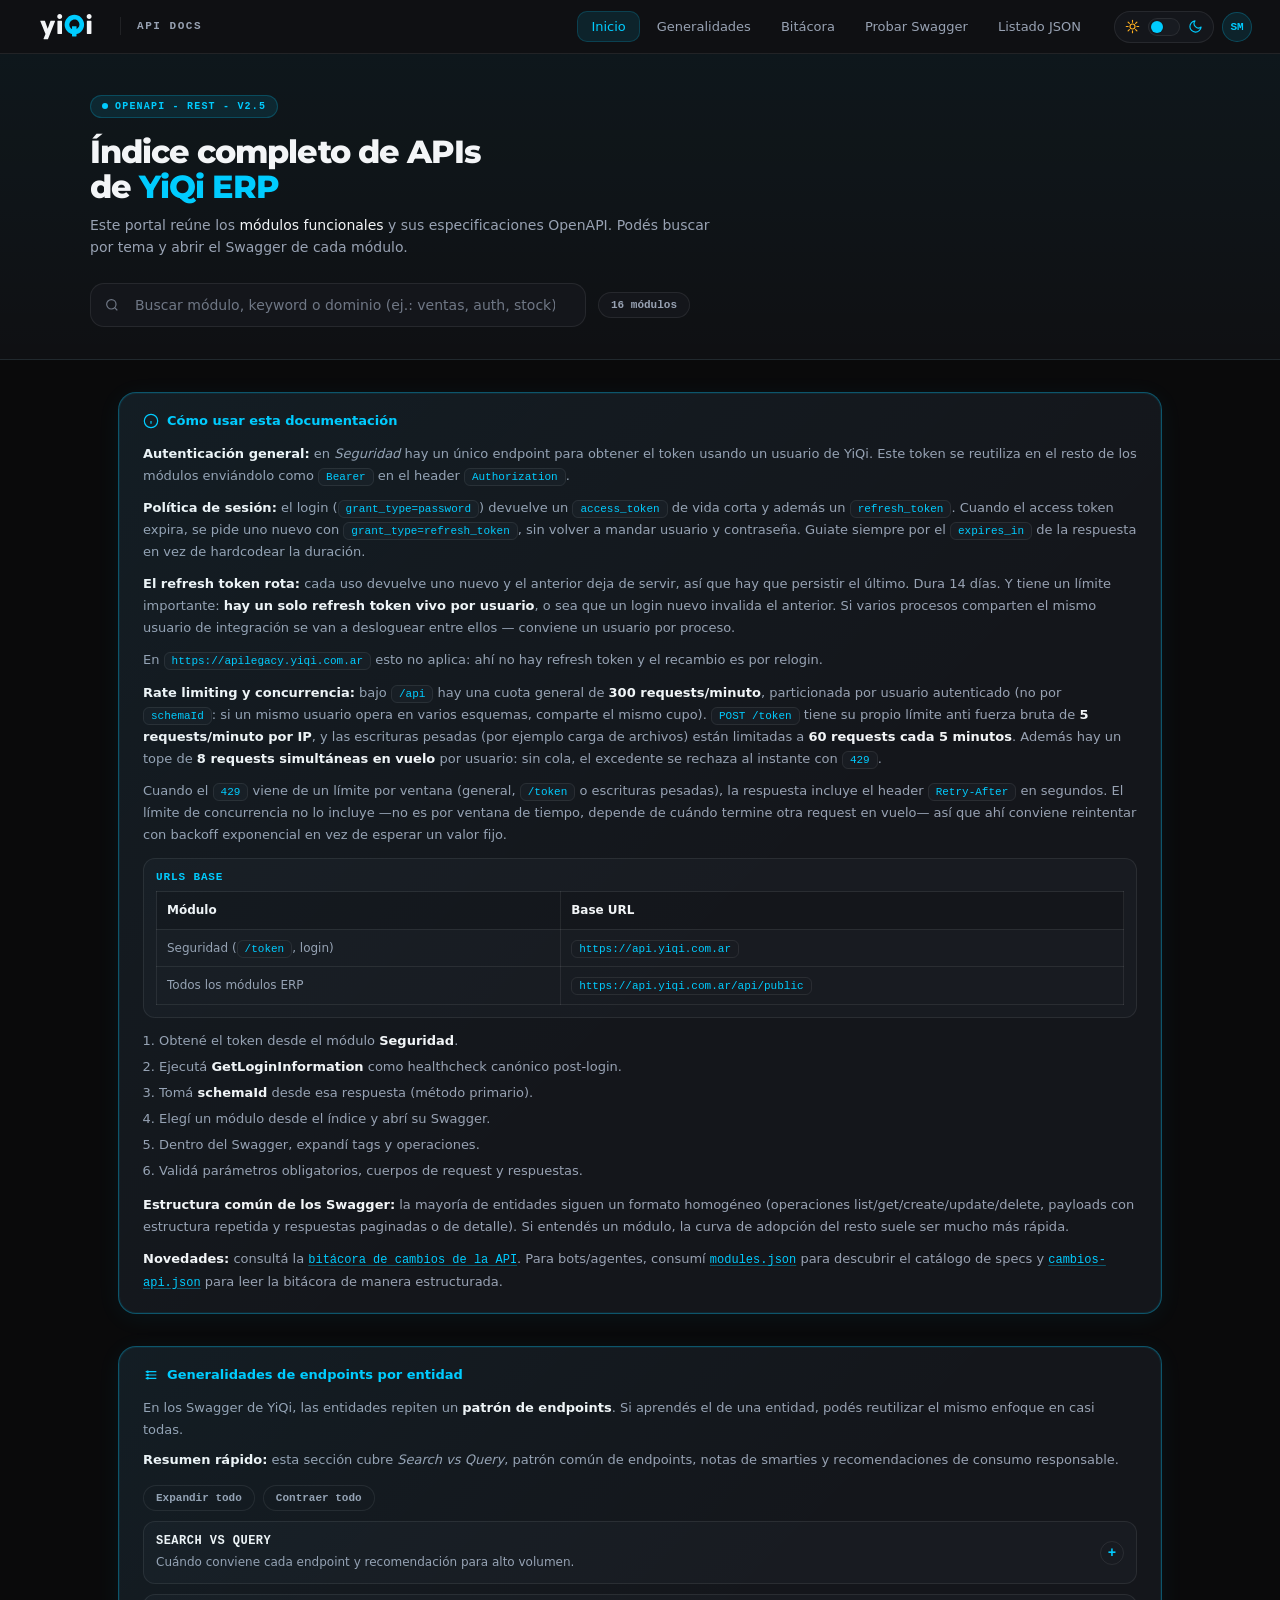
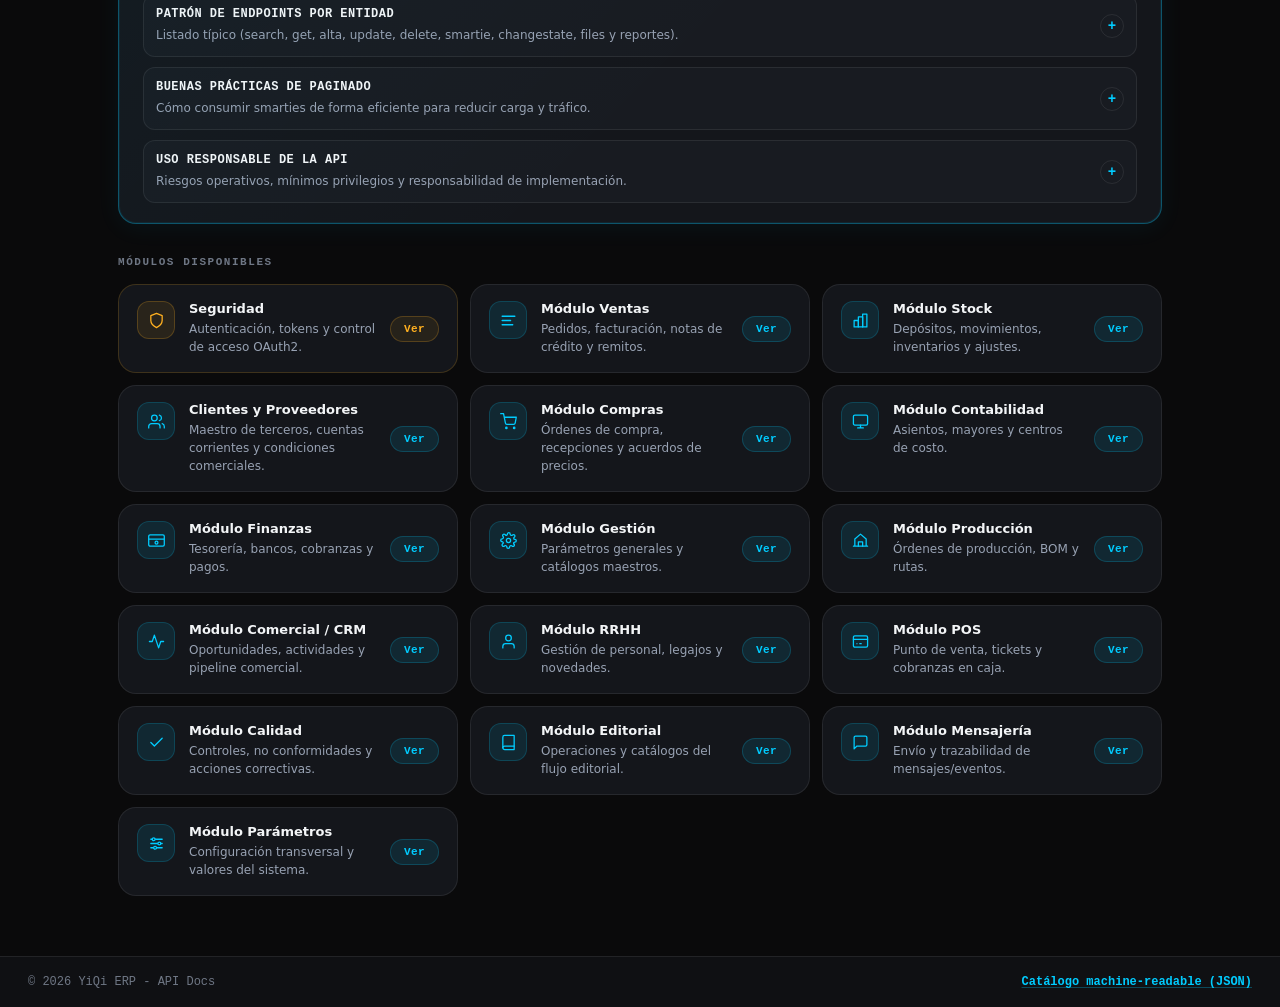
==== commit ea1d14aa: "Actualiza la documentación sobre límites de tasa y concurrencia en varios archivos" ====
--- a/index.html
+++ b/index.html
@@ -1,140 +1,469 @@
 <!DOCTYPE html>
-<html lang="es" data-theme="system">
+<html lang="es" data-theme="dark">
 <head>
 <meta charset="UTF-8"/>
 <meta name="viewport" content="width=device-width, initial-scale=1.0"/>
-<meta name="description" content="Índice de APIs de YiQi ERP con especificaciones OpenAPI por módulo. Busca por tema, abre el Swagger y conecta tus sistemas con la plataforma.">
-  <link rel="canonical" href="https://apidoc.yiqi.com.ar/">
-  <meta property="og:type" content="website">
-  <meta property="og:site_name" content="YiQi">
-  <meta property="fb:app_id" content="1063837776294499">
-  <meta property="og:locale" content="es_AR">
-  <meta property="og:url" content="https://apidoc.yiqi.com.ar/">
-  <!-- og:title PENDIENTE DE APROBACION -->
-  <meta property="og:description" content="Índice de APIs de YiQi ERP con especificaciones OpenAPI por módulo. Busca por tema, abre el Swagger y conecta tus sistemas con la plataforma.">
-  <meta name="twitter:card" content="summary">
-<title>API de YiQi ERP — documentación OpenAPI por módulo</title>
+<title>YiQi ERP - API Docs</title>
+<meta name="description" content="Índice completo de APIs de YiQi ERP con acceso por módulo, pensado para personas y agentes automatizados."/>
+<meta name="robots" content="index,follow,max-snippet:-1,max-image-preview:large,max-video-preview:-1"/>
+<link rel="canonical" href="https://apidoc.yiqi.com.ar/"/>
 <link rel="preconnect" href="https://fonts.googleapis.com">
 <link rel="preconnect" href="https://fonts.gstatic.com" crossorigin>
-<link href="https://fonts.googleapis.com/css2?family=Plus+Jakarta+Sans:wght@400;500;600;700;800&family=Inter:wght@300;400;500;600;700&family=IBM+Plex+Mono:wght@400;500;600;700&display=swap" rel="stylesheet">
-<!-- Design System canonico de YiQi. Se publica desde diguardia/yiqi-imagen; no editar aca. -->
-  <link rel="preconnect" href="https://diguardia.github.io">
-  <link rel="stylesheet" href="https://diguardia.github.io/yiqi-imagen/styles.css">
-  <link rel="stylesheet" href="https://yiqi.com.ar/site.css">
-<script src="https://diguardia.github.io/yiqi-imagen/yiqi-runtime.js" defer></script>
-  <script src="https://yiqi.com.ar/components/site-header.js" defer></script>
-<script src="https://yiqi.com.ar/components/site-footer.js" defer></script>
+<link href="https://fonts.googleapis.com/css2?family=Montserrat:wght@800&display=swap" rel="stylesheet">
 <style>
-/* Tokens: consume el DS canónico vía site.css (DS v1.2.7.2). No redefinir :root en páginas. */
-
-*,*::before,*::after{box-sizing:border-box;margin:0;padding:0}
-html{overflow-x:clip}body{overflow-x:clip;font-family:var(--sans);background:radial-gradient(circle at 72% 8%, rgba(0,204,255,.07), transparent 28%),radial-gradient(circle at 12% 60%, rgba(0,204,255,.04), transparent 22%),linear-gradient(rgba(255,255,255,.018) 1px, transparent 1px),linear-gradient(90deg, rgba(255,255,255,.018) 1px, transparent 1px),var(--bg);background-size:auto,auto,52px 52px,52px 52px,auto;color:var(--text);line-height:1.5;font-size:14px;-webkit-font-smoothing:antialiased}html[data-theme="light"] body{background:radial-gradient(circle at 72% 8%, rgba(0,159,199,.06), transparent 28%),radial-gradient(circle at 12% 60%, rgba(0,159,199,.04), transparent 22%),linear-gradient(rgba(0,0,0,.032) 1px, transparent 1px),linear-gradient(90deg, rgba(0,0,0,.032) 1px, transparent 1px),var(--bg);background-size:auto,auto,52px 52px,52px 52px,auto}
+:root{
+  --bg:#0a0a0b;
+  --bg-elev:#0f1013;
+  --bg-elev-2:#14161b;
+  --bg-soft:#181b21;
+  --line:rgba(255,255,255,.08);
+  --line-strong:rgba(255,255,255,.14);
+  --text:#f3f5f7;
+  --muted:#98a2b3;
+  --muted-2:#6f7785;
+  --cyan:#00ccff;
+  --cyan-soft:rgba(0,204,255,.10);
+  --cyan-soft-2:rgba(0,204,255,.16);
+  --green:#15d49c;
+  --amber:#ffb020;
+  --red:#ff637d;
+  --blue:#7ab7ff;
+  --shadow:0 0 0 1px rgba(0,204,255,.14) inset;
+  --topbar-h:54px;
+  --radius:14px;
+  --mono:ui-monospace,SFMono-Regular,Menlo,Monaco,Consolas,"Liberation Mono","Courier New",monospace;
+  --sans:Inter,ui-sans-serif,system-ui,-apple-system,BlinkMacSystemFont,"Segoe UI",sans-serif;
+}
+html[data-theme="light"]{
+  --bg:#eeece7;
+  --bg-elev:#f6f4ef;
+  --bg-elev-2:#ffffff;
+  --bg-soft:#ece9e2;
+  --line:rgba(0,0,0,.08);
+  --line-strong:rgba(0,0,0,.13);
+  --text:#17191c;
+  --muted:#586170;
+  --muted-2:#7f8896;
+  --cyan:#009fc7;
+  --cyan-soft:rgba(0,159,199,.10);
+  --cyan-soft-2:rgba(0,159,199,.14);
+  --green:#0c9b6d;
+  --amber:#c78000;
+  --red:#d4485e;
+  --blue:#347de6;
+  --shadow:0 0 0 1px rgba(0,159,199,.14) inset;
+}
+
+*{box-sizing:border-box;margin:0;padding:0}
+html,body{height:100%;min-height:100%}
+body{font-family:var(--sans);background:var(--bg);color:var(--text);overflow-x:hidden;transition:background .2s,color .2s}
+button,input{font:inherit}
+svg{display:block}
 a{color:inherit;text-decoration:none}
-button{font:inherit;cursor:pointer;border:none;background:none}
-::-webkit-scrollbar{width:5px;height:5px}
-::-webkit-scrollbar-track{background:transparent}
-::-webkit-scrollbar-thumb{background:rgba(127,136,150,.18);border-radius:999px}
-@keyframes fadeInUp{from{opacity:0;transform:translateY(6px)}to{opacity:1;transform:translateY(0)}}
-@keyframes pulse{0%,100%{opacity:1}50%{opacity:.45}}
-
-/* ── TOKENS ── */
-.panel-kicker{font:700 10px var(--mono);letter-spacing:.16em;text-transform:uppercase;color:var(--cyan);margin-bottom:5px;display:block}
-.badge{display:inline-flex;align-items:center;gap:5px;padding:3px 9px;border-radius:var(--radius-pill);font:600 11px var(--mono);border:1px solid transparent}
-.badge-cyan{background:var(--cyan-soft);color:var(--cyan)}
-.badge-amber{background:var(--amber-soft);color:var(--amber)}
-.badge-muted{background:var(--bg-soft);color:var(--muted-2)}
-
-
-
-/* ── HERO ── */
-.hero{max-width:1120px;margin:0 auto;padding:72px 24px 56px;text-align:left;animation:fadeInUp .35s ease both}
+
+/* Topbar */
+.topbar{
+  position:sticky;top:0;z-index:100;
+  height:var(--topbar-h);
+  display:flex;align-items:center;justify-content:space-between;
+  padding:0 28px;
+  background:var(--bg-elev);
+  border-bottom:1px solid var(--line);
+  backdrop-filter:blur(12px);
+}
+.topbar-left{display:flex;align-items:center;gap:0}
+.logo-wrap{display:flex;align-items:center;gap:10px;color:var(--text)}
+.logo-wrap svg.logo-full{width:76px;height:auto}
+.logo-divider{width:1px;height:18px;background:var(--line);margin:0 16px}
+.topbar-label{font:600 11px var(--mono);letter-spacing:.14em;text-transform:uppercase;color:var(--muted)}
+.topbar-right{display:flex;align-items:center;gap:8px}
+
+.nav-links{display:flex;align-items:center;gap:4px;margin-right:12px}
+.nav-link{padding:7px 13px;border-radius:10px;font-size:13px;color:var(--muted);cursor:pointer;transition:.15s ease;border:none;background:none}
+.nav-link:hover{color:var(--text);background:var(--bg-soft)}
+.nav-link.active{color:var(--cyan);background:var(--cyan-soft);border:1px solid rgba(0,204,255,.18)}
+
+/* Theme toggle */
+.theme-toggle{display:flex;align-items:center;gap:8px;padding:6px 10px;border:1px solid var(--line);background:var(--bg-elev-2);border-radius:999px;cursor:pointer;transition:.18s ease}
+.theme-toggle:hover{border-color:var(--line-strong);background:var(--bg-soft)}
+.theme-toggle svg{width:15px;height:15px;stroke:currentColor;fill:none;stroke-width:1.8;stroke-linecap:round;stroke-linejoin:round}
+.theme-toggle .sun{color:var(--amber)}
+.theme-toggle .moon{color:var(--cyan)}
+.switch-track{width:32px;height:18px;border-radius:999px;background:var(--bg-soft);position:relative;border:1px solid var(--line)}
+.switch-thumb{position:absolute;top:2px;left:2px;width:12px;height:12px;border-radius:50%;background:var(--cyan);transition:transform .2s ease,background .2s ease;box-shadow:0 0 0 1px rgba(0,0,0,.15)}
+html[data-theme="light"] .switch-thumb{transform:translateX(14px);background:var(--amber)}
+
+.user{width:30px;height:30px;border-radius:50%;display:grid;place-items:center;background:var(--cyan-soft);color:var(--cyan);border:1px solid rgba(0,204,255,.24);font:700 11px var(--mono)}
+
+/* Hero */
+.hero-band{
+  background:linear-gradient(180deg,rgba(0,204,255,.04) 0%,transparent 100%),var(--bg-elev);
+  border-bottom:1px solid var(--line);
+  padding:40px 28px 32px;
+}
+html[data-theme="light"] .hero-band{
+  background:linear-gradient(180deg,rgba(0,159,199,.04) 0%,transparent 100%),var(--bg-elev);
+}
 .hero-kicker{
-  margin-bottom:20px;
-}
-.hero-title{margin-bottom:14px}
-.hero-title span{color:inherit}
+  display:inline-flex;align-items:center;gap:7px;
+  padding:5px 11px;border-radius:999px;
+  border:1px solid rgba(0,204,255,.22);background:var(--cyan-soft);
+  color:var(--cyan);font:700 10px var(--mono);letter-spacing:.12em;text-transform:uppercase;
+  margin-bottom:16px;
+}
+.hero-kicker-dot{width:6px;height:6px;border-radius:50%;background:var(--cyan);animation:pulse 2s infinite}
+@keyframes pulse{0%,100%{opacity:1}50%{opacity:.35}}
+.hero-title{font-size:32px;letter-spacing:-.03em;font-weight:800;font-family:'Montserrat',var(--sans);line-height:1.1;margin-bottom:10px}
+.hero-title span{color:var(--cyan)}
 .hero-sub{color:var(--muted);font-size:14px;line-height:1.6;max-width:640px;margin-bottom:24px}
-.hero-sub strong{color:var(--text);font-weight:600}
+.hero-sub strong{color:var(--text);font-weight:500}
 
 /* Search */
-
-.search-row{display:flex;align-items:center;gap:12px;max-width:880px}
-/* Los controles de la derecha estaban con style inline y height:40px a mano,
-   mientras .search-input es el canonico de site.css y mide 44 — de ahi los
-   4px de desalineacion. Escritos inline nadie los iba a mantener
-   sincronizados, y el hover se resolvia con onmouseenter en el markup. Pasan
-   a clase y la altura sale de una sola variable. 21/08/2026 */
-.search-row{--search-h:44px}
-.search-row .search-input{height:var(--search-h)}
-.search-row .search-wrap{flex:1 1 260px;min-width:220px}
-.api-tool{
-  display:inline-flex;align-items:center;gap:8px;
-  height:var(--search-h);padding:0 14px;
-  border:none;border-radius:var(--radius);
-  background:var(--bg-elev-2);color:var(--muted);
-  font:600 11px var(--mono);letter-spacing:.04em;
-  white-space:nowrap;cursor:pointer;text-decoration:none;flex-shrink:0;
-  transition:color 180ms ease,background 180ms ease;
-}
-.api-tool:hover{color:var(--cyan);background:var(--cyan-soft)}
-.api-tool:focus-visible{outline:2px solid var(--cyan);outline-offset:2px}
-.count-badge{flex-shrink:0;font:600 11px var(--mono);color:var(--muted-2);letter-spacing:.04em;white-space:nowrap}
-
-/* ── CONTENT ── */
-.content{max-width:1100px;margin:0 auto;padding:28px 24px 60px}
-
-/* Info box — colapsable */
-.info-box{box-shadow:var(--shadow-sm);border-radius:var(--radius-lg);background:var(--bg-elev-2);margin-bottom:8px;overflow:hidden;animation:fadeInUp .35s .05s ease both}
-.info-box-header{display:flex;align-items:center;justify-content:space-between;padding:14px 20px;cursor:pointer;transition:background 180ms ease;gap:12px;user-select:none}
-.info-box-header:hover{background:var(--bg-soft)}
-.info-box-left{display:flex;align-items:center;gap:8px}
-.info-box-left svg{width:15px;height:15px;stroke:var(--cyan);fill:none;stroke-width:1.8;flex-shrink:0;stroke-linecap:round;stroke-linejoin:round}
-.info-box-label{font:700 12px var(--mono);color:var(--cyan);letter-spacing:.04em}
-.info-box-chevron{width:15px;height:15px;stroke:var(--muted-2);fill:none;stroke-width:1.8;stroke-linecap:round;stroke-linejoin:round;transition:transform 200ms ease;flex-shrink:0}
-.info-box.open .info-box-chevron{transform:rotate(90deg)}
-.info-box-body{display:none;padding:0 20px 18px}
-.info-box.open .info-box-body{display:block}
-.info-body{font-size:13px;color:var(--muted);line-height:1.7;padding-top:14px}
-.info-body p+p{margin-top:10px}
+.search-row{display:flex;align-items:center;gap:12px;max-width:600px}
+.search-wrap{flex:1;position:relative}
+.search-wrap svg{position:absolute;left:14px;top:50%;transform:translateY(-50%);width:16px;height:16px;stroke:var(--muted-2);fill:none;stroke-width:1.8;pointer-events:none}
+.search-wrap input{
+  width:100%;height:44px;border-radius:14px;
+  border:1px solid var(--line);background:var(--bg-elev-2);
+  padding:0 16px 0 44px;color:var(--text);outline:none;font-size:14px;
+  transition:border-color .18s,box-shadow .18s,background .18s;
+}
+.search-wrap input::placeholder{color:var(--muted-2)}
+.search-wrap input:focus{border-color:rgba(0,204,255,.32);box-shadow:var(--shadow);background:var(--bg-elev-2)}
+.count-badge{
+  flex-shrink:0;padding:6px 12px;border-radius:999px;
+  border:1px solid var(--line);background:var(--bg-elev-2);
+  font:700 11px var(--mono);color:var(--muted);
+  white-space:nowrap;
+}
+
+/* Content */
+.content{max-width:1100px;margin:0 auto;padding:32px 28px 60px}
+
+/* Info box */
+.info-box{
+  border:1px solid rgba(0,204,255,.35);
+  border-radius:18px;background:var(--bg-elev-2);
+  padding:20px 24px;margin-bottom:32px;
+  position:relative;overflow:hidden;
+  box-shadow:0 0 0 1px rgba(0,204,255,.08) inset, 0 4px 24px rgba(0,204,255,.06);
+}
+.info-box::before{
+  content:"";position:absolute;inset:0;
+  background:linear-gradient(135deg,rgba(0,204,255,.04) 0%,transparent 60%);
+  pointer-events:none;
+}
+.info-head{display:flex;align-items:center;gap:8px;margin-bottom:14px}
+.info-head svg{width:16px;height:16px;stroke:var(--cyan);fill:none;stroke-width:1.8;flex-shrink:0}
+.info-head-label{font-size:13px;font-weight:700;color:var(--cyan)}
+.info-body{font-size:13px;color:var(--muted);line-height:1.7}
+.info-body p + p{margin-top:10px}
 .info-body strong{color:var(--text);font-weight:600}
-.info-steps{margin:10px 0 10px 18px;list-style:decimal;color:var(--muted);line-height:2.2}
+.info-body em{font-style:italic}
+.info-body code{
+  font-family:var(--mono);font-size:11px;
+  background:var(--bg-soft);border:1px solid var(--line);
+  padding:2px 7px;border-radius:6px;color:var(--cyan);
+}
+.info-steps{margin:10px 0 10px 16px;list-style:decimal;color:var(--muted);line-height:2}
 .info-steps li strong{color:var(--text)}
-.info-link{color:var(--cyan);text-decoration:underline;text-underline-offset:2px;text-decoration-color:rgba(0,204,255,.35);font-family:var(--mono);font-size:12px}
+.info-link{
+  color:var(--cyan);text-decoration:underline;text-underline-offset:2px;
+  text-decoration-color:rgba(0,204,255,.35);font-family:var(--mono);font-size:12px;
+}
 .info-link:hover{text-decoration-color:var(--cyan)}
-code{font-family:var(--mono);font-size:11px;background:var(--bg-soft);padding:2px 7px;border-radius:var(--radius-xs);color:var(--cyan)}
-
-/* ── SECTION HEAD ── */
-.section-head{display:flex;align-items:center;justify-content:space-between;margin-bottom:14px}
-.section-title{font:700 9px var(--mono);letter-spacing:.16em;text-transform:uppercase;color:var(--muted-2)}
-
-/* ── MODULE GRID ── */
-.module-grid{display:grid;grid-template-columns:repeat(auto-fill,minmax(300px,1fr));gap:10px}
-
-/* ── MODULE CARD ── */
-.mod-card{background:var(--bg-elev-2);box-shadow:var(--shadow-sm);border-radius:var(--radius-lg);overflow:hidden;animation:fadeInUp .3s ease both;transition:box-shadow 180ms ease}
-.mod-card.security{box-shadow:var(--shadow-sm)}
-.mod-card:hover{box-shadow:var(--shadow-md)}
-.mod-card.security:hover{box-shadow:var(--shadow-md)}
-
-.mod-card-header{display:flex;align-items:center;gap:12px;padding:14px 16px}
-.mod-icon{width:34px;height:34px;border-radius:var(--radius-sm);flex-shrink:0;display:grid;place-items:center;background:var(--cyan-soft);color:var(--cyan)}
-.mod-icon svg{width:15px;height:15px;stroke:currentColor;fill:none;stroke-width:1.8;stroke-linecap:round;stroke-linejoin:round}
-.mod-card.security .mod-icon{background:var(--amber-soft);color:var(--amber)}
-.mod-name{font:700 13px var(--sans);color:var(--text);flex:1;min-width:0}
-
-.mod-body{display:flex;flex-direction:column;gap:12px;padding:0 16px 16px}
-.mod-desc{font:400 12px var(--sans);color:var(--muted);line-height:1.55;padding-top:12px}
-.mod-action{display:inline-flex;align-items:center;align-self:flex-start;text-decoration:none;padding:6px 14px;border-radius:var(--radius-pill);font:700 11px var(--mono);letter-spacing:.04em;color:var(--cyan);background:var(--cyan-soft);transition:all 180ms ease}
-.mod-action:hover{background:var(--cyan-soft-2)}
-.mod-card.security .mod-action{color:var(--amber);background:var(--amber-soft)}
-.mod-card.security .mod-action:hover{background:rgba(255,176,32,.18)}
-
-/* Empty state */
-.empty-state{display:none;grid-column:1/-1;padding:40px 24px;text-align:center;color:var(--muted);background:var(--bg-soft);border-radius:var(--radius-lg)}
+
+.base-urls{
+  margin-top:12px;
+  border:1px solid var(--line);
+  border-radius:12px;
+  background:var(--bg-soft);
+  padding:12px;
+}
+.base-urls-title{
+  font:700 11px var(--mono);
+  letter-spacing:.08em;
+  text-transform:uppercase;
+  color:var(--cyan);
+  margin-bottom:8px;
+}
+.base-urls-table{
+  width:100%;
+  border-collapse:collapse;
+  font-size:12px;
+}
+.base-urls-table th,
+.base-urls-table td{
+  text-align:left;
+  padding:8px 10px;
+  border:1px solid var(--line);
+  vertical-align:top;
+}
+.base-urls-table th{
+  color:var(--text);
+  background:var(--bg-elev-2);
+  font-weight:700;
+}
+.base-urls-table td{
+  color:var(--muted);
+}
+.base-urls-table code{
+  font-size:11px;
+}
+
+.endpoint-grid{
+  display:grid;
+  grid-template-columns:repeat(auto-fit,minmax(230px,1fr));
+  gap:10px;
+  margin-top:14px;
+}
+.endpoint-item{
+  border:1px solid var(--line);
+  border-radius:12px;
+  background:var(--bg-soft);
+  padding:12px;
+}
+.endpoint-path{
+  display:inline-block;
+  font:700 11px var(--mono);
+  color:var(--cyan);
+  background:var(--cyan-soft);
+  border:1px solid rgba(0,204,255,.24);
+  border-radius:999px;
+  padding:4px 8px;
+  margin-bottom:8px;
+}
+.endpoint-item p{font-size:12px;color:var(--muted);line-height:1.6}
+.endpoint-item p strong{color:var(--text)}
+
+.endpoint-notes{
+  margin-top:12px;
+  border:1px solid var(--line);
+  border-radius:12px;
+  background:var(--bg-soft);
+  padding:12px;
+}
+.endpoint-notes ul{margin:0 0 0 18px;color:var(--muted);line-height:1.9}
+.endpoint-notes li strong{color:var(--text)}
+
+.decision-box{
+  margin-top:12px;
+  border:1px solid rgba(0,204,255,.26);
+  border-radius:12px;
+  background:var(--bg-soft);
+  padding:12px;
+}
+.decision-title{
+  font:700 11px var(--mono);
+  letter-spacing:.08em;
+  text-transform:uppercase;
+  color:var(--cyan);
+  margin-bottom:8px;
+}
+.decision-grid{
+  display:grid;
+  grid-template-columns:repeat(auto-fit,minmax(220px,1fr));
+  gap:10px;
+}
+.decision-col{
+  border:1px solid var(--line);
+  border-radius:10px;
+  background:var(--bg-elev-2);
+  padding:10px;
+}
+.decision-col h4{
+  margin:0 0 6px;
+  font:700 11px var(--mono);
+  color:var(--text);
+}
+.decision-col ul{margin:0 0 0 18px;color:var(--muted);line-height:1.8}
+.decision-col li strong{color:var(--text)}
+
+.practice-box,
+.risk-box{
+  margin-top:12px;
+  border-radius:12px;
+  padding:12px;
+}
+.practice-box{
+  border:1px solid rgba(21,212,156,.35);
+  background:rgba(21,212,156,.08);
+}
+.risk-box{
+  border:1px solid rgba(255,176,32,.35);
+  background:rgba(255,176,32,.09);
+}
+.practice-title,
+.risk-title{
+  font:700 11px var(--mono);
+  letter-spacing:.08em;
+  text-transform:uppercase;
+  margin-bottom:8px;
+}
+.practice-title{color:var(--green)}
+.risk-title{color:var(--amber)}
+.practice-box ul,
+.risk-box ul{margin:0 0 0 18px;color:var(--muted);line-height:1.9}
+.practice-box li strong,
+.risk-box li strong{color:var(--text)}
+
+.general-actions{
+  display:flex;
+  gap:8px;
+  margin:14px 0 10px;
+  flex-wrap:wrap;
+}
+.general-btn{
+  padding:6px 12px;
+  border-radius:999px;
+  border:1px solid var(--line);
+  background:var(--bg-elev-2);
+  color:var(--muted);
+  font:700 11px var(--mono);
+  cursor:pointer;
+  transition:.15s ease;
+}
+.general-btn:hover{
+  color:var(--text);
+  border-color:var(--line-strong);
+  background:var(--bg-soft);
+}
+
+.collapsible-block{
+  border:1px solid var(--line);
+  border-radius:12px;
+  background:var(--bg-soft);
+  margin-top:10px;
+  padding:0;
+}
+.collapsible-summary{
+  list-style:none;
+  cursor:pointer;
+  display:flex;
+  align-items:center;
+  justify-content:space-between;
+  gap:12px;
+  padding:12px;
+}
+.collapsible-summary::-webkit-details-marker{display:none}
+.collapsible-heading{min-width:0}
+.collapsible-title{
+  display:block;
+  color:var(--text);
+  font:700 12px var(--mono);
+  letter-spacing:.04em;
+  text-transform:uppercase;
+}
+.collapsible-hint{
+  display:block;
+  margin-top:5px;
+  color:var(--muted);
+  font-size:12px;
+  line-height:1.5;
+}
+.collapsible-indicator{
+  width:24px;
+  height:24px;
+  border-radius:999px;
+  border:1px solid var(--line);
+  display:grid;
+  place-items:center;
+  color:var(--cyan);
+  font:700 14px var(--mono);
+  flex-shrink:0;
+}
+.collapsible-indicator::before{content:"+"}
+.collapsible-block[open] .collapsible-indicator::before{content:"-"}
+.collapsible-content{
+  border-top:1px solid var(--line);
+  padding:12px;
+}
+
+/* Grid */
+.section-head{
+  display:flex;align-items:center;justify-content:space-between;
+  margin-bottom:16px;
+}
+.section-title{font-size:11px;font-weight:700;letter-spacing:.14em;text-transform:uppercase;color:var(--muted-2);font-family:var(--mono)}
+.module-grid{
+  display:grid;
+  grid-template-columns:repeat(auto-fill,minmax(300px,1fr));
+  gap:12px;
+}
+
+/* Module card */
+.mod-card{
+  display:flex;align-items:flex-start;gap:14px;
+  background:var(--bg-elev-2);border:1px solid var(--line);border-radius:18px;
+  padding:16px 18px;cursor:pointer;
+  transition:border-color .18s,background .18s,transform .15s,box-shadow .18s;
+  position:relative;overflow:hidden;
+}
+.mod-card::before{
+  content:"";position:absolute;inset:0;border-radius:18px;
+  background:linear-gradient(135deg,rgba(0,204,255,.03) 0%,transparent 60%);
+  opacity:0;transition:opacity .18s;pointer-events:none;
+}
+.mod-card:hover{border-color:rgba(0,204,255,.28);transform:translateY(-2px);box-shadow:0 8px 24px rgba(0,0,0,.18)}
+.mod-card:hover::before{opacity:1}
+.mod-card.security{border-color:rgba(255,176,32,.18)}
+.mod-card.security:hover{border-color:rgba(255,176,32,.4)}
+
+.mod-icon{
+  width:38px;height:38px;border-radius:12px;flex-shrink:0;
+  display:grid;place-items:center;
+  background:var(--cyan-soft);border:1px solid rgba(0,204,255,.18);
+  color:var(--cyan);transition:background .18s,border-color .18s;
+}
+.mod-icon svg{width:17px;height:17px;stroke:currentColor;fill:none;stroke-width:1.8;stroke-linecap:round;stroke-linejoin:round}
+.mod-card.security .mod-icon{background:rgba(255,176,32,.09);border-color:rgba(255,176,32,.22);color:var(--amber)}
+.mod-card:hover .mod-icon{background:var(--cyan-soft-2);border-color:rgba(0,204,255,.3)}
+.mod-card.security:hover .mod-icon{background:rgba(255,176,32,.15)}
+
+.mod-body{flex:1;min-width:0}
+.mod-name{font-size:13px;font-weight:700;margin-bottom:4px;color:var(--text)}
+.mod-desc{font-size:12px;color:var(--muted);line-height:1.5}
+
+.mod-action{display:inline-flex;align-items:center;text-decoration:none;
+  flex-shrink:0;align-self:center;
+  padding:6px 13px;border-radius:999px;
+  font:700 11px var(--mono);letter-spacing:.04em;
+  color:var(--cyan);background:var(--cyan-soft);
+  border:1px solid rgba(0,204,255,.2);
+  cursor:pointer;transition:.15s ease;white-space:nowrap;
+}
+.mod-action:hover{background:var(--cyan-soft-2);border-color:rgba(0,204,255,.35)}
+.mod-card.security .mod-action{display:inline-flex;align-items:center;text-decoration:none;color:var(--amber);background:rgba(255,176,32,.08);border-color:rgba(255,176,32,.22)}
+.mod-card.security .mod-action:hover{background:rgba(255,176,32,.14)}
+
+/* Footer */
+.page-footer{
+  border-top:1px solid var(--line);
+  padding:18px 28px;
+  display:flex;align-items:center;justify-content:space-between;
+  background:var(--bg-elev);
+}
+.footer-copy{font:400 12px var(--mono);color:var(--muted-2)}
+.footer-link{
+  font:600 12px var(--mono);color:var(--cyan);
+  text-decoration:underline;text-underline-offset:2px;
+  text-decoration-color:rgba(0,204,255,.3);
+}
+.footer-link:hover{text-decoration-color:var(--cyan)}
+
+/* Empty state on search */
+.empty-state{
+  display:none;grid-column:1/-1;
+  padding:40px 24px;text-align:center;color:var(--muted);
+  border:1px dashed var(--line);border-radius:18px;
+}
 .empty-state.show{display:block}
 
-
-/* Delay per card */
+/* Subtle entry animation */
+@keyframes fadeUp{from{opacity:0;transform:translateY(10px)}to{opacity:1;transform:translateY(0)}}
+.hero-band{animation:fadeUp .35s ease both}
+.info-box{animation:fadeUp .35s .07s ease both}
+.mod-card{animation:fadeUp .3s ease both}
 .mod-card:nth-child(1){animation-delay:.04s}.mod-card:nth-child(2){animation-delay:.07s}
 .mod-card:nth-child(3){animation-delay:.10s}.mod-card:nth-child(4){animation-delay:.13s}
 .mod-card:nth-child(5){animation-delay:.16s}.mod-card:nth-child(6){animation-delay:.19s}
@@ -144,558 +473,558 @@
 .mod-card:nth-child(13){animation-delay:.40s}.mod-card:nth-child(14){animation-delay:.43s}
 .mod-card:nth-child(15){animation-delay:.46s}.mod-card:nth-child(16){animation-delay:.49s}
 
-@media(max-width:768px){
-  .hero{padding:48px 16px 40px}
-  .content{padding:20px 16px 48px}
+/* Responsive */
+@media (max-width: 980px){
+  .topbar{padding:0 16px}
+  .hero-band{padding:28px 16px 24px}
+  .content{padding:24px 16px 40px}
+  .page-footer{padding:16px;gap:8px;flex-direction:column;align-items:flex-start}
+  .nav-links{display:none}
+}
+
+@media (max-width: 640px){
+  .hero-title{font-size:26px}
+  .search-row{flex-direction:column;align-items:stretch}
+  .count-badge{text-align:center}
   .module-grid{grid-template-columns:1fr}
-}
-
-
-
-/* ── MOBILE FIXES ── */
-@media(max-width:640px){
-  /* Search row: los botones bajan a segunda fila */
-  .search-row{flex-wrap:wrap;gap:8px}
-  .search-row .search-wrap{flex:1 1 auto;min-width:0}
-  .search-row .api-tool{
-    flex:1 1 calc(50% - 4px);
-    flex-shrink:1!important;
-    justify-content:center;
-    white-space:normal!important;
-    text-align:center;
-  }
-  /* Info boxes: menos padding lateral */
-  .info-box-header{padding:12px 14px;gap:8px}
-  .info-box-body{padding:0 14px 16px}
-  .info-box-label{letter-spacing:.02em}
-}
-
-@media(max-width:420px){
-  /* Pantallas muy chicas: botones apilados */
-  .search-row .api-tool{
-    flex:1 1 100%;
-    flex-shrink:1!important;
-    justify-content:center;
-  }
-  /* Info box label más pequeño para que no apriete */
-  .info-box-label{font-size:11px}
-}
-
-/* ── URLs base (importado de apidoc, 27/08/2026). Solo tokens del DS. ── */
-.base-urls{margin-top:12px;border:1px solid var(--line);border-radius:12px;background:var(--bg-soft);padding:12px}
-.base-urls-title{font:700 11px var(--mono);letter-spacing:.08em;text-transform:uppercase;color:var(--cyan);margin-bottom:8px}
-.base-urls-table{width:100%;border-collapse:collapse;font-size:12px}
-.base-urls-table th,.base-urls-table td{text-align:left;padding:8px 10px;border:1px solid var(--line);vertical-align:top}
-.base-urls-table th{color:var(--text);background:var(--bg-elev-2);font-weight:700}
-.base-urls-table td{color:var(--muted)}
-.base-urls-table code{font-size:11px}
-
-/* La tabla de URLs base desborda en mobile: las URLs no tienen espacios y
-   no wrappean. Scroll horizontal propio + corte por caracter. 27/08/2026. */
-.base-urls{overflow:hidden}
-.base-urls-scroll{overflow-x:auto;-webkit-overflow-scrolling:touch}
-.base-urls-table{min-width:340px}
-.base-urls-table code{word-break:break-all;overflow-wrap:anywhere}
+  .mod-card{padding:14px}
+  .theme-toggle{padding:6px 8px}
+}
 </style>
-  <link rel="icon" href="https://yiqi.com.ar/favicon.ico" sizes="any">
-  <link rel="icon" type="image/svg+xml" href="https://yiqi.com.ar/favicon.svg">
-  <link rel="apple-touch-icon" href="https://yiqi.com.ar/apple-touch-icon.png">
 </head>
 <body>
-<site-header base="./" current-page="api-docs"></site-header>
-
-<!-- HERO -->
-<div class="hero">
-    <div class="hero-kicker"><svg width="11" height="11" viewBox="0 0 24 24" fill="none" stroke="currentColor" stroke-width="2.5" stroke-linecap="round" stroke-linejoin="round" aria-hidden="true"><polyline points="16 18 22 12 16 6"/><polyline points="8 6 2 12 8 18"/></svg> API Docs</div>
-    <h1 class="hero-title">Índice de APIs de YiQi ERP</h1>
-    <p class="hero-sub">Módulos funcionales y especificaciones OpenAPI. Busca por tema y abre el Swagger de cada módulo.</p>
+
+<header class="topbar">
+  <div class="topbar-left">
+    <a href="#" class="logo-wrap" aria-label="Inicio YiQi API Docs">
+      <svg class="logo-full" viewBox="0 0 100 65" xmlns="http://www.w3.org/2000/svg">
+        <rect fill="none" width="100" height="65"/>
+        <path fill="currentColor" d="M20.44,48.34l2.57-6.15-6.79-16.91c-.14-.39.07-.61.46-.61h4.97c.29,0,.57.14.68.43l3.58,10.08,3.61-10.08c.11-.29.39-.43.68-.43h4.97c.39,0,.57.21.43.61l-9.26,23.27c-.11.29-.39.43-.68.43h-4.75c-.43,0-.68-.21-.47-.64Z"/>
+        <path fill="currentColor" d="M38.5,18.99c0-1.77,1.35-3.19,3.23-3.19s3.23,1.42,3.23,3.19-1.38,3.23-3.23,3.23-3.23-1.42-3.23-3.23ZM38.72,25.24c0-.32.25-.57.57-.57h4.89c.32,0,.57.25.57.57v16.24c0,.32-.25.57-.57.57h-4.89c-.32,0-.57-.25-.57-.57v-16.24Z"/>
+        <path fill="#00ccff" d="M57.91,44.78v-2.66c-2.18-.53-4.21-1.66-5.92-3.36-4.97-4.97-5.09-13.02-.03-18.08,5.09-5.09,13.14-4.97,18.11,0s5.09,13.02,0,18.11c-1.78,1.78-3.94,2.93-6.22,3.46v2.51c0,.35-.18.53-.58.53h-4.82c-.3,0-.55-.2-.55-.5ZM56.28,34.47c.5.5,1.05.9,1.65,1.2v-3.36c0-.35.18-.53.53-.53h4.87c.25,0,.53.18.53.53v3.36c.63-.33,1.23-.78,1.78-1.33,2.73-2.73,2.78-6.75.15-9.38s-6.67-2.61-9.41.13c-2.71,2.71-2.73,6.75-.1,9.38Z"/>
+        <path fill="currentColor" d="M77.22,18.99c0-1.77,1.35-3.19,3.23-3.19s3.23,1.42,3.23,3.19-1.38,3.23-3.23,3.23-3.23-1.42-3.23-3.23ZM77.44,25.24c0-.32.25-.57.57-.57h4.89c.32,0,.57.25.57.57v16.24c0,.32-.25.57-.57.57h-4.89c-.32,0-.57-.25-.57-.57v-16.24Z"/>
+      </svg>
+    </a>
+    <div class="logo-divider"></div>
+    <span class="topbar-label">API Docs</span>
+  </div>
+  <div class="topbar-right">
+    <nav class="nav-links">
+      <button class="nav-link active" onclick="setNav(this)">Inicio</button>
+      <a class="nav-link" href="#generalidades-endpoints">Generalidades</a>
+      <a class="nav-link" href="bitacora.html">Bitácora</a>
+      <a class="nav-link" href="view.html?url=Security.api.json" target="_blank" rel="noopener">Probar Swagger</a>
+      <a class="nav-link" href="modules.json" target="_blank" rel="noopener">Listado JSON</a>
+    </nav>
+    <button class="theme-toggle" id="themeToggle" aria-label="Cambiar tema">
+      <svg class="sun" viewBox="0 0 24 24"><circle cx="12" cy="12" r="4"/><path d="M12 2v3M12 19v3M2 12h3M19 12h3M4.93 4.93l2.12 2.12M16.95 16.95l2.12 2.12M4.93 19.07l2.12-2.12M16.95 7.05l2.12-2.12"/></svg>
+      <span class="switch-track"><span class="switch-thumb"></span></span>
+      <svg class="moon" viewBox="0 0 24 24"><path d="M21 12.8A9 9 0 1 1 11.2 3a7 7 0 0 0 9.8 9.8Z"/></svg>
+    </button>
+    <div class="user">SM</div>
+  </div>
+</header>
+
+<div class="hero-band">
+  <div style="max-width:1100px;margin:0 auto">
+    <div class="hero-kicker">
+      <span class="hero-kicker-dot"></span>
+      OpenAPI - REST - v2.5
+    </div>
+    <h1 class="hero-title">Índice completo de APIs<br>de <span>YiQi ERP</span></h1>
+    <p class="hero-sub">
+      Este portal reúne los <strong>módulos funcionales</strong> y sus especificaciones OpenAPI.
+      Podés buscar por tema y abrir el Swagger de cada módulo.
+    </p>
     <div class="search-row">
       <div class="search-wrap">
-        <svg class="search-icon" viewBox="0 0 256 256"><circle cx="112" cy="112" r="80" stroke="currentColor" stroke-width="18" fill="none"/><line x1="168" y1="168" x2="224" y2="224" stroke="currentColor" stroke-width="18" stroke-linecap="round"/></svg>
-        <input class="search-input" id="apiSearch" type="search" placeholder="Buscar módulo (ej: ventas, stock, auth…)" oninput="filterCards(this.value)"/>
-      </div>
-      <button id="llmBtn" class="api-tool" onclick="copyForLLM()">Copiar para LLMs</button>
-      <a href="bitacora.html" target="_blank" rel="noopener" class="api-tool">
-        <svg width="13" height="13" viewBox="0 0 24 24" fill="none" stroke="currentColor" stroke-width="2.2" stroke-linecap="round" stroke-linejoin="round"><path d="M12 8v4l3 2"/><circle cx="12" cy="12" r="9"/></svg>
-        Bitácora
-      </a>
-      <a href="modules.json" target="_blank" rel="noopener" class="api-tool">
-        <svg width="13" height="13" viewBox="0 0 24 24" fill="none" stroke="currentColor" stroke-width="2.2" stroke-linecap="round" stroke-linejoin="round"><polyline points="8 17 12 21 16 17"/><line x1="12" y1="12" x2="12" y2="21"/><path d="M20.88 18.09A5 5 0 0 0 18 9h-1.26A8 8 0 1 0 3 16.29"/></svg>
-        Catálogo JSON
-      </a>
-      <a href="https://yiqi.com.ar/homologador" target="_blank" rel="noopener" class="api-tool">
-        <svg width="13" height="13" viewBox="0 0 256 256" fill="none" stroke="currentColor" aria-hidden="true"><path d="M40,114.79V56a8,8,0,0,1,8-8H208a8,8,0,0,1,8,8v58.77c0,84.18-71.31,112.07-85.54,116.8a7.54,7.54,0,0,1-4.92,0C111.31,226.86,40,199,40,114.79Z" stroke-width="18"/><polyline points="88 136 112 160 168 104" stroke-width="18" stroke-linecap="round" stroke-linejoin="round"/></svg>
-        Homologador
-      </a>
+        <svg viewBox="0 0 24 24"><circle cx="11" cy="11" r="7"/><path d="m20 20-4.35-4.35"/></svg>
+        <input id="apiSearch" type="search" placeholder="Buscar módulo, keyword o dominio (ej.: ventas, auth, stock)" oninput="filterCards(this.value)"/>
+      </div>
+      <div class="count-badge" id="countBadge">16 módulos</div>
     </div>
   </div>
-
-<!-- CONTENT -->
+</div>
+
 <main class="content">
 
-  <!-- Info box — colapsada por defecto -->
-  <div class="info-box" id="infoBox">
-    <div class="info-box-header" onclick="toggleInfo()">
-      <div class="info-box-left">
-        <svg viewBox="0 0 256 256"><circle cx="128" cy="128" r="96" stroke="currentColor" stroke-width="18" fill="none"/><line x1="128" y1="120" x2="128" y2="176" stroke="currentColor" stroke-width="18" stroke-linecap="round"/><circle cx="128" cy="88" r="10" fill="currentColor"/></svg>
-        <span class="info-box-label">Cómo usar esta documentación</span>
-      </div>
-      <svg class="info-box-chevron" viewBox="0 0 256 256"><polyline points="96 48 176 128 96 208" stroke="currentColor" stroke-width="18" fill="none"/></svg>
-    </div>
-    <div class="info-box-body">
-      <div class="info-body">
-        <p><strong>Autenticación general:</strong> en <em>Seguridad</em> hay un único endpoint para obtener el token usando un usuario de YiQi. Este token se reutiliza en el resto de los módulos enviándolo como <code>Bearer</code> en el header <code>Authorization</code>.</p>
-        <p><strong>Política de sesión:</strong> el login (<code>grant_type=password</code>) devuelve un <code>access_token</code> de vida corta y además un <code>refresh_token</code>. Cuando el access token expira, se pide uno nuevo con <code>grant_type=refresh_token</code>, sin volver a mandar usuario y contraseña. Guíate siempre por el <code>expires_in</code> de la respuesta en vez de fijar la duración en el código.</p>
-        <p><strong>El refresh token rota:</strong> cada uso devuelve uno nuevo y el anterior deja de servir, así que hay que persistir el último. Dura 14 días. Y tiene un límite importante: <strong>hay un solo refresh token vivo por usuario</strong>, o sea que un login nuevo invalida el anterior. Si varios procesos comparten el mismo usuario de integración se van a desloguear entre ellos — conviene un usuario por proceso.</p>
-        <p>En <code>https://apilegacy.yiqi.com.ar</code> esto no aplica: ahí no hay refresh token y el recambio es por relogin.</p>
-        <div class="base-urls">
-          <div class="base-urls-title">URLs base</div>
-          <div class="base-urls-scroll"><table class="base-urls-table" aria-label="Diferencia de URLs base por módulo">
-            <thead>
-              <tr><th>Módulo</th><th>Base URL</th></tr>
-            </thead>
-            <tbody>
-              <tr><td>Seguridad (<code>/token</code>, login)</td><td><code>https://api.yiqi.com.ar</code></td></tr>
-              <tr><td>Todos los módulos ERP</td><td><code>https://api.yiqi.com.ar/api/public</code></td></tr>
-            </tbody>
-          </table></div>
-        </div>
-        <ol class="info-steps">
-          <li>Obtén el token desde el módulo <strong>Seguridad</strong>.</li>
-          <li>Ejecuta <strong>GetLoginInformation</strong> como healthcheck canónico post-login.</li>
-          <li>Toma <strong>schemaid</strong> desde esa respuesta (método primario).</li>
-          <li>Elige un módulo desde el índice y abre su Swagger.</li>
-          <li>Dentro del Swagger, expande las operaciones por tag.</li>
-          <li>Valida los parámetros obligatorios, cuerpos de request y respuestas.</li>
-        </ol>
-        <p><strong>Estructura común de los Swagger:</strong> la mayoría de entidades siguen un formato homogéneo (operaciones list/get/create/update/delete, payloads con estructura repetida y respuestas paginadas o de detalle). Si entiendes un módulo, la curva de adopción del resto suele ser mucho más rápida.</p>
-        <p style="margin-top:10px"><strong>Novedades:</strong> consulta la <a class="info-link" href="bitacora.html" target="_blank" rel="noopener">bitácora de cambios de la API</a>. Para bots y agentes: consume <a class="info-link" href="modules.json" target="_blank" rel="noopener">modules.json</a> para descubrir el catálogo de specs y <a class="info-link" href="cambios-api.json" target="_blank" rel="noopener">cambios-api.json</a> para leer la bitácora de manera estructurada.</p>
-      </div>
+  <div class="info-box">
+    <div class="info-head">
+      <svg viewBox="0 0 24 24"><circle cx="12" cy="12" r="10"/><path d="M12 16v-4M12 8h.01"/></svg>
+      <span class="info-head-label">Cómo usar esta documentación</span>
+    </div>
+    <div class="info-body">
+      <p><strong>Autenticación general:</strong> en <em>Seguridad</em> hay un único endpoint para obtener el token usando un usuario de YiQi. Este token se reutiliza en el resto de los módulos enviándolo como <code>Bearer</code> en el header <code>Authorization</code>.</p>
+      <p><strong>Política de sesión:</strong> el login (<code>grant_type=password</code>) devuelve un <code>access_token</code> de vida corta y además un <code>refresh_token</code>. Cuando el access token expira, se pide uno nuevo con <code>grant_type=refresh_token</code>, sin volver a mandar usuario y contraseña. Guiate siempre por el <code>expires_in</code> de la respuesta en vez de hardcodear la duración.</p>
+      <p><strong>El refresh token rota:</strong> cada uso devuelve uno nuevo y el anterior deja de servir, así que hay que persistir el último. Dura 14 días. Y tiene un límite importante: <strong>hay un solo refresh token vivo por usuario</strong>, o sea que un login nuevo invalida el anterior. Si varios procesos comparten el mismo usuario de integración se van a desloguear entre ellos — conviene un usuario por proceso.</p>
+      <p>En <code>https://apilegacy.yiqi.com.ar</code> esto no aplica: ahí no hay refresh token y el recambio es por relogin.</p>
+      <p><strong>Rate limiting y concurrencia:</strong> bajo <code>/api</code> hay una cuota general de <strong>300 requests/minuto</strong>, particionada por usuario autenticado (no por <code>schemaId</code>: si un mismo usuario opera en varios esquemas, comparte el mismo cupo). <code>POST /token</code> tiene su propio límite anti fuerza bruta de <strong>5 requests/minuto por IP</strong>, y las escrituras pesadas (por ejemplo carga de archivos) están limitadas a <strong>60 requests cada 5 minutos</strong>. Además hay un tope de <strong>8 requests simultáneas en vuelo</strong> por usuario: sin cola, el excedente se rechaza al instante con <code>429</code>.</p>
+      <p>Cuando el <code>429</code> viene de un límite por ventana (general, <code>/token</code> o escrituras pesadas), la respuesta incluye el header <code>Retry-After</code> en segundos. El límite de concurrencia no lo incluye —no es por ventana de tiempo, depende de cuándo termine otra request en vuelo— así que ahí conviene reintentar con backoff exponencial en vez de esperar un valor fijo.</p>
+      <div class="base-urls">
+        <div class="base-urls-title">URLs base</div>
+        <table class="base-urls-table" aria-label="Diferencia de URLs base por módulo">
+          <thead>
+            <tr>
+              <th>Módulo</th>
+              <th>Base URL</th>
+            </tr>
+          </thead>
+          <tbody>
+            <tr>
+              <td>Seguridad (<code>/token</code>, login)</td>
+              <td><code>https://api.yiqi.com.ar</code></td>
+            </tr>
+            <tr>
+              <td>Todos los módulos ERP</td>
+              <td><code>https://api.yiqi.com.ar/api/public</code></td>
+            </tr>
+          </tbody>
+        </table>
+      </div>
+      <ol class="info-steps">
+        <li>Obtené el token desde el módulo <strong>Seguridad</strong>.</li>
+        <li>Ejecutá <strong>GetLoginInformation</strong> como healthcheck canónico post-login.</li>
+        <li>Tomá <strong>schemaId</strong> desde esa respuesta (método primario).</li>
+        <li>Elegí un módulo desde el índice y abrí su Swagger.</li>
+        <li>Dentro del Swagger, expandí tags y operaciones.</li>
+        <li>Validá parámetros obligatorios, cuerpos de request y respuestas.</li>
+      </ol>
+      <p><strong>Estructura común de los Swagger:</strong> la mayoría de entidades siguen un formato homogéneo (operaciones list/get/create/update/delete, payloads con estructura repetida y respuestas paginadas o de detalle). Si entendés un módulo, la curva de adopción del resto suele ser mucho más rápida.</p>
+      <p style="margin-top:10px"><strong>Novedades:</strong> consultá la <a class="info-link" href="bitacora.html">bitácora de cambios de la API</a>. Para bots/agentes, consumí <a class="info-link" href="modules.json" target="_blank" rel="noopener">modules.json</a> para descubrir el catálogo de specs y <a class="info-link" href="cambios-api.json" target="_blank" rel="noopener">cambios-api.json</a> para leer la bitácora de manera estructurada.</p>
     </div>
   </div>
 
-  <!-- Info box 2 — Generalidades de endpoints -->
-  <div class="info-box" id="infoBox2" style="--ib-ring:rgba(0,204,255,.14);margin-bottom:8px">
-    <div class="info-box-header" onclick="this.closest('.info-box').classList.toggle('open')">
-      <div class="info-box-left">
-        <svg viewBox="0 0 256 256"><polyline points="64 88 16 128 64 168" stroke="currentColor" stroke-width="18" stroke-linecap="round" stroke-linejoin="round" fill="none"/><polyline points="192 88 240 128 192 168" stroke="currentColor" stroke-width="18" stroke-linecap="round" stroke-linejoin="round" fill="none"/><line x1="160" y1="40" x2="96" y2="216" stroke="currentColor" stroke-width="18" stroke-linecap="round" fill="none"/></svg>
-        <span class="info-box-label">Generalidades de endpoints por entidad</span>
-      </div>
-      <svg class="info-box-chevron" viewBox="0 0 256 256"><polyline points="96 48 176 128 96 208" stroke="currentColor" stroke-width="18" fill="none"/></svg>
-    </div>
-    <div class="info-box-body">
-      <div class="info-body">
-        <p>En los Swagger de YiQi, las entidades repiten un <strong>patrón de endpoints</strong>. Si aprendés el de una entidad, podés reutilizar el mismo enfoque en casi todas.</p>
-        <div style="display:grid;grid-template-columns:repeat(auto-fill,minmax(220px,1fr));gap:10px;margin-top:14px">
-          <div style="padding:12px 14px;background:var(--bg-soft);border-radius:var(--radius-sm)">
-            <code style="color:var(--green)">GET /entidad/search</code>
-            <p style="font-size:12px;color:var(--muted);margin-top:6px;line-height:1.55"><strong style="color:var(--text)">Búsqueda filtrada</strong> por atributos de la entidad. Suele devolver hasta <strong style="color:var(--text)">50 registros máximo</strong> por request.</p>
-          </div>
-          <div style="padding:12px 14px;background:var(--bg-soft);border-radius:var(--radius-sm)">
-            <code style="color:var(--cyan)">GET /entidad/{id}</code>
-            <p style="font-size:12px;color:var(--muted);margin-top:6px;line-height:1.55"><strong style="color:var(--text)">Detalle</strong> de una instancia puntual. Requiere el <strong style="color:var(--text)">id</strong> en path.</p>
-          </div>
-          <div style="padding:12px 14px;background:var(--bg-soft);border-radius:var(--radius-sm)">
-            <code style="color:var(--amber)">POST /entidad</code>
-            <p style="font-size:12px;color:var(--muted);margin-top:6px;line-height:1.55"><strong style="color:var(--text)">Alta</strong> de instancia. El body incluye <strong style="color:var(--text)">schemaid</strong> y un objeto <strong style="color:var(--text)">data</strong>.</p>
-          </div>
-          <div style="padding:12px 14px;background:var(--bg-soft);border-radius:var(--radius-sm)">
-            <code style="color:var(--blue)">PUT /entidad/{id}</code>
-            <p style="font-size:12px;color:var(--muted);margin-top:6px;line-height:1.55"><strong style="color:var(--text)">Actualización</strong> de instancia existente, con estructura similar al alta.</p>
-          </div>
-          <div style="padding:12px 14px;background:var(--bg-soft);border-radius:var(--radius-sm)">
-            <code style="color:var(--red)">DELETE /entidad/{id}</code>
-            <p style="font-size:12px;color:var(--muted);margin-top:6px;line-height:1.55"><strong style="color:var(--text)">Baja lógica/física</strong> según comportamiento de la entidad y reglas de negocio.</p>
-          </div>
-          <div style="padding:12px 14px;background:var(--bg-soft);border-radius:var(--radius-sm)">
-            <code style="color:var(--cyan)">GET /entidad/smartie</code>
-            <p style="font-size:12px;color:var(--muted);margin-top:6px;line-height:1.55"><strong style="color:var(--text)">Vista (smartie) paginada.</strong> Un smartie es un reporte/vista armado por usuarios sobre la entidad.</p>
-          </div>
-          <div style="padding:12px 14px;background:var(--bg-soft);border-radius:var(--radius-sm)">
-            <code style="color:var(--amber)">POST /entidad/changestate</code>
-            <p style="font-size:12px;color:var(--muted);margin-top:6px;line-height:1.55"><strong style="color:var(--text)">Cambio de estado</strong> de workflow (cuando la entidad maneja estados).</p>
-          </div>
-          <div style="padding:12px 14px;background:var(--bg-soft);border-radius:var(--radius-sm)">
-            <code style="color:var(--purple)">GET|PUT /entidad/file</code>
-            <p style="font-size:12px;color:var(--muted);margin-top:6px;line-height:1.55"><strong style="color:var(--text)">Descarga/carga de archivos</strong> asociados a atributos de tipo archivo.</p>
-          </div>
-          <div style="padding:12px 14px;background:var(--bg-soft);border-radius:var(--radius-sm)">
-            <code style="color:var(--green)">GET /entidad/report</code>
-            <p style="font-size:12px;color:var(--muted);margin-top:6px;line-height:1.55"><strong style="color:var(--text)">Descarga de reportes</strong> predefinidos (por ejemplo PDFs) para una instancia.</p>
+  <div class="info-box" id="generalidades-endpoints">
+    <div class="info-head">
+      <svg viewBox="0 0 24 24"><path d="M4 7h16M4 12h16M4 17h16"/><circle cx="7" cy="7" r="1"/><circle cx="7" cy="12" r="1"/><circle cx="7" cy="17" r="1"/></svg>
+      <span class="info-head-label">Generalidades de endpoints por entidad</span>
+    </div>
+    <div class="info-body">
+      <p>En los Swagger de YiQi, las entidades repiten un <strong>patrón de endpoints</strong>. Si aprendés el de una entidad, podés reutilizar el mismo enfoque en casi todas.</p>
+
+      <p style="margin-top:8px"><strong>Resumen rápido:</strong> esta sección cubre <em>Search vs Query</em>, patrón común de endpoints, notas de smarties y recomendaciones de consumo responsable.</p>
+
+      <div class="general-actions">
+        <button type="button" class="general-btn" id="expandGeneralidades">Expandir todo</button>
+        <button type="button" class="general-btn" id="collapseGeneralidades">Contraer todo</button>
+      </div>
+
+      <details class="collapsible-block" data-accordion data-accordion-id="search-query">
+        <summary class="collapsible-summary">
+          <span class="collapsible-heading">
+            <span class="collapsible-title">Search vs Query</span>
+            <span class="collapsible-hint">Cuándo conviene cada endpoint y recomendación para alto volumen.</span>
+          </span>
+          <span class="collapsible-indicator" aria-hidden="true"></span>
+        </summary>
+        <div class="collapsible-content">
+          <div class="decision-box" style="margin-top:0">
+            <div class="decision-title">Cómo elegir entre /search y /query</div>
+            <div class="decision-grid">
+              <article class="decision-col">
+                <h4>Usar <code>/search</code></h4>
+                <ul>
+                  <li>Búsqueda rápida con pocos filtros y validaciones puntuales.</li>
+                  <li>Escenarios exploratorios sin control fino de columnas, orden o paginado.</li>
+                  <li>Puede tener tope por request (por ejemplo, <strong>50</strong>), según entidad.</li>
+                </ul>
+              </article>
+              <article class="decision-col">
+                <h4>Usar <code>/query</code></h4>
+                <ul>
+                  <li>Listados productivos en UI, integraciones y sincronizaciones.</li>
+                  <li>Paginado configurable (<code>page</code>, <code>pageSize</code>) y mejor control de respuesta.</li>
+                  <li>Permite pedir solo columnas necesarias para mejorar performance y payload.</li>
+                </ul>
+              </article>
+            </div>
+            <ul style="margin:10px 0 0 18px;color:var(--muted);line-height:1.9">
+              <li><strong>Recomendación:</strong> preferí <code>/query</code> para procesos recurrentes, alto volumen, batch o exportaciones grandes.</li>
+              <li><strong>Compatibilidad:</strong> límites, filtros y columnas dependen de cada entidad; validalo siempre en su OpenAPI.</li>
+              <li><strong>Ejemplo:</strong> para listar artículos con SKU, nombre, stock y precio final, usar <code>/MATERIAL/query</code> con columnas explícitas.</li>
+            </ul>
           </div>
         </div>
-      </div>
+      </details>
+
+      <details class="collapsible-block" data-accordion data-accordion-id="patron-endpoints">
+        <summary class="collapsible-summary">
+          <span class="collapsible-heading">
+            <span class="collapsible-title">Patrón de endpoints por entidad</span>
+            <span class="collapsible-hint">Listado típico (search, get, alta, update, delete, smartie, changestate, files y reportes).</span>
+          </span>
+          <span class="collapsible-indicator" aria-hidden="true"></span>
+        </summary>
+        <div class="collapsible-content">
+          <div class="endpoint-grid" style="margin-top:0">
+            <article class="endpoint-item">
+              <span class="endpoint-path">GET /ENTIDAD/search</span>
+              <p><strong>Búsqueda filtrada</strong> por atributos de la entidad. Suele devolver hasta <strong>50 registros máximo</strong> por request.</p>
+            </article>
+            <article class="endpoint-item">
+              <span class="endpoint-path">GET /ENTIDAD/{id}</span>
+              <p><strong>Detalle</strong> de una instancia puntual. Requiere el <strong>id</strong> en path.</p>
+            </article>
+            <article class="endpoint-item">
+              <span class="endpoint-path">POST /ENTIDAD</span>
+              <p><strong>Alta</strong> de instancia. El body incluye <strong>schemaId</strong> y un objeto <strong>data</strong>.</p>
+            </article>
+            <article class="endpoint-item">
+              <span class="endpoint-path">PUT /ENTIDAD/{id}</span>
+              <p><strong>Actualización</strong> de instancia existente, con estructura similar al alta.</p>
+            </article>
+            <article class="endpoint-item">
+              <span class="endpoint-path">DELETE /ENTIDAD/{id}</span>
+              <p><strong>Baja lógica/física</strong> según comportamiento de la entidad y reglas de negocio.</p>
+            </article>
+            <article class="endpoint-item">
+              <span class="endpoint-path">GET /ENTIDAD/smartie</span>
+              <p><strong>Vista (smartie) paginada</strong>. Una smartie es un reporte/vista armado por usuarios sobre la entidad.</p>
+            </article>
+            <article class="endpoint-item">
+              <span class="endpoint-path">POST /ENTIDAD/changestate</span>
+              <p><strong>Cambio de estado</strong> de workflow (cuando la entidad maneja estados).</p>
+            </article>
+            <article class="endpoint-item">
+              <span class="endpoint-path">GET|PUT /ENTIDAD/file</span>
+              <p><strong>Descarga/carga de archivos</strong> asociados a atributos de tipo archivo.</p>
+            </article>
+            <article class="endpoint-item">
+              <span class="endpoint-path">GET /ENTIDAD/report</span>
+              <p><strong>Descarga de reportes</strong> predefinidos (por ejemplo PDFs) para una instancia.</p>
+            </article>
+          </div>
+
+          <div class="endpoint-notes">
+            <ul>
+              <li><strong>Smartie paginado:</strong> usar <code>smartieId</code>, <code>schemaId</code> y <code>page</code> (base 1). Empezar en <code>page=1</code> e incrementar de a 1.</li>
+              <li><strong>Filtro adicional en smartie:</strong> el parámetro <code>search</code> permite acotar resultados dentro de la vista.</li>
+              <li><strong>Particularidad de búsqueda:</strong> en <code>/search</code> los filtros disponibles cambian por entidad y están tipados en el Swagger de cada módulo.</li>
+              <li><strong>Particularidad de estados:</strong> no todas las entidades exponen <code>/changestate</code>; cuando existe, los estados válidos están listados en la operación.</li>
+              <li><strong>Particularidad de archivos/reportes:</strong> los valores permitidos de <code>attributeName</code> y <code>reportName</code> varían por entidad.</li>
+              <li><strong>schemaId:</strong> es obligatorio en casi todas las operaciones, ya sea por query o dentro del body según el endpoint.</li>
+              <li><strong>Regla recomendada para integraciones:</strong> obtener <code>schemaId</code> primero desde <code>GetLoginInformation</code>; usar <code>GetAvailableSchemas</code> como complemento cuando el usuario tenga acceso a más de un esquema.</li>
+            </ul>
+          </div>
+        </div>
+      </details>
+
+      <details class="collapsible-block" data-accordion data-accordion-id="buenas-practicas">
+        <summary class="collapsible-summary">
+          <span class="collapsible-heading">
+            <span class="collapsible-title">Buenas prácticas de paginado</span>
+            <span class="collapsible-hint">Cómo consumir smarties de forma eficiente para reducir carga y tráfico.</span>
+          </span>
+          <span class="collapsible-indicator" aria-hidden="true"></span>
+        </summary>
+        <div class="collapsible-content">
+          <div class="practice-box" style="margin-top:0">
+            <div class="practice-title">Buena práctica para consumir smarties</div>
+            <ul>
+              <li><strong>Orden recomendado:</strong> ordenar por <strong>fecha de modificación descendente</strong> para traer primero lo más reciente.</li>
+              <li><strong>Estrategia de paginado eficiente:</strong> paginar desde <code>page=1</code> y detenerse cuando se alcance la <strong>última fecha ya sincronizada</strong> por tu proceso.</li>
+              <li><strong>Objetivo:</strong> evitar paginado exhaustivo innecesario, reducir tráfico y proteger el rendimiento general del sistema.</li>
+            </ul>
+          </div>
+        </div>
+      </details>
+
+      <details class="collapsible-block" data-accordion data-accordion-id="uso-responsable">
+        <summary class="collapsible-summary">
+          <span class="collapsible-heading">
+            <span class="collapsible-title">Uso responsable de la API</span>
+            <span class="collapsible-hint">Riesgos operativos, mínimos privilegios y responsabilidad de implementación.</span>
+          </span>
+          <span class="collapsible-indicator" aria-hidden="true"></span>
+        </summary>
+        <div class="collapsible-content">
+          <div class="risk-box" style="margin-top:0">
+            <div class="risk-title">Uso responsable de la API</div>
+            <ul>
+              <li><strong>Responsabilidad de uso:</strong> el consumo de la API debe realizarse con criterios de eficiencia, control de volumen y frecuencia de llamadas.</li>
+              <li><strong>Riesgos operativos:</strong> aunque hay límites técnicos aplicados automáticamente (ver "Rate limiting y concurrencia" arriba), un uso intensivo mal distribuido igual puede degradar tiempos de respuesta y afectar a otros usuarios antes de tocar esos topes.</li>
+              <li><strong>Cuenta técnica recomendada:</strong> utilizar usuarios de API con el <strong>menor privilegio posible</strong>, otorgando solo permisos estrictamente necesarios.</li>
+              <li><strong>Riesgo asumido por el integrador:</strong> la implementación, su impacto operativo y los riesgos asociados son responsabilidad del usuario que consume la API.</li>
+            </ul>
+          </div>
+        </div>
+      </details>
     </div>
   </div>
 
-  <!-- Info box 3 — Buena práctica para consumir smarties -->
-  <div class="info-box" style="--ib-ring:rgba(21,212,156,.22);margin-bottom:8px">
-    <div class="info-box-header" onclick="this.closest('.info-box').classList.toggle('open')">
-      <div class="info-box-left">
-        <svg viewBox="0 0 256 256"><polyline points="40 144 96 200 224 64" stroke="currentColor" stroke-width="18" stroke-linecap="round" stroke-linejoin="round" fill="none"/></svg>
-        <span class="info-box-label" style="color:var(--green)">Buena práctica para consumir smarties</span>
-      </div>
-      <svg class="info-box-chevron" viewBox="0 0 256 256"><polyline points="96 48 176 128 96 208" stroke="currentColor" stroke-width="18" fill="none"/></svg>
-    </div>
-    <div class="info-box-body">
-      <div class="info-body">
-        <p><strong>Orden recomendado:</strong> ordenar por <strong>fecha de modificación descendente</strong> para traer primero lo más reciente.</p>
-        <p><strong>Estrategia de paginado eficiente:</strong> paginar desde <code>page=1</code> y detenerse cuando se alcance la <strong>última fecha ya sincronizada</strong> por tu proceso.</p>
-        <p><strong>Objetivo:</strong> evitar paginado exhaustivo innecesario, reducir tráfico y proteger el rendimiento general del sistema.</p>
-      </div>
-    </div>
+  <div class="section-head">
+    <span class="section-title">Módulos disponibles</span>
   </div>
 
-  <!-- Info box 4 — Uso responsable de la API -->
-  <div class="info-box" style="--ib-ring:rgba(255,176,32,.22);margin-bottom:24px">
-    <div class="info-box-header" onclick="this.closest('.info-box').classList.toggle('open')">
-      <div class="info-box-left">
-        <svg viewBox="0 0 256 256"><path d="M142.74,40l93.19,160A16,16,0,0,1,222.19,224H33.81A16,16,0,0,1,20.07,200l93.19-160A16,16,0,0,1,142.74,40Z" stroke="currentColor" stroke-width="18" fill="none"/><line x1="128" y1="136" x2="128" y2="104" stroke="currentColor" stroke-width="18" stroke-linecap="round"/><circle cx="128" cy="168" r="10" fill="currentColor"/></svg>
-        <span class="info-box-label" style="color:var(--amber)">Uso responsable de la API</span>
-      </div>
-      <svg class="info-box-chevron" viewBox="0 0 256 256"><polyline points="96 48 176 128 96 208" stroke="currentColor" stroke-width="18" fill="none"/></svg>
-    </div>
-    <div class="info-box-body">
-      <div class="info-body">
-        <p><strong>Responsabilidad de uso:</strong> el consumo de la API debe realizarse con criterios de eficiencia, control de volumen y frecuencia de llamadas.</p>
-        <p><strong>Riesgos operativos:</strong> un uso intensivo o sin límites puede saturar tráfico, degradar tiempos de respuesta y afectar a otros usuarios.</p>
-        <p><strong>Cuenta técnica recomendada:</strong> utilizar usuarios de API con el <strong>menor privilegio posible</strong>, otorgando solo permisos estrictamente necesarios.</p>
-        <p><strong>Riesgo asumido por el integrador:</strong> la implementación, su impacto operativo y los riesgos asociados son responsabilidad del usuario que consume la API.</p>
-      </div>
-    </div>
+  <div class="module-grid" id="moduleGrid">
+
+    <div class="mod-card security" data-search="seguridad autenticacion tokens oauth2 acceso">
+      <div class="mod-icon">
+        <svg viewBox="0 0 24 24"><path d="M12 22s8-4 8-10V5l-8-3-8 3v7c0 6 8 10 8 10z"/></svg>
+      </div>
+      <div class="mod-body">
+        <div class="mod-name">Seguridad</div>
+        <div class="mod-desc">Autenticación, tokens y control de acceso OAuth2.</div>
+      </div>
+      <a class="mod-action" href="view.html?url=Security.api.json" target="_blank" rel="noopener">Ver</a>
+    </div>
+
+    <div class="mod-card" data-search="ventas pedidos facturacion notas credito remitos">
+      <div class="mod-icon">
+        <svg viewBox="0 0 24 24"><path d="M3 6h18M3 12h12M3 18h15"/></svg>
+      </div>
+      <div class="mod-body">
+        <div class="mod-name">Módulo Ventas</div>
+        <div class="mod-desc">Pedidos, facturación, notas de crédito y remitos.</div>
+      </div>
+      <a class="mod-action" href="view.html?url=erpdemo.schema-Ventas-api.json" target="_blank" rel="noopener">Ver</a>
+    </div>
+
+    <div class="mod-card" data-search="stock depositos movimientos inventarios ajustes">
+      <div class="mod-icon">
+        <svg viewBox="0 0 24 24"><rect x="3" y="12" width="6" height="9"/><rect x="9" y="7" width="6" height="14"/><rect x="15" y="3" width="6" height="18"/></svg>
+      </div>
+      <div class="mod-body">
+        <div class="mod-name">Módulo Stock</div>
+        <div class="mod-desc">Depósitos, movimientos, inventarios y ajustes.</div>
+      </div>
+      <a class="mod-action" href="view.html?url=erpdemo.schema-Stock-api.json" target="_blank" rel="noopener">Ver</a>
+    </div>
+
+    <div class="mod-card" data-search="clientes proveedores terceros cuentas corrientes condiciones comerciales">
+      <div class="mod-icon">
+        <svg viewBox="0 0 24 24"><path d="M17 21v-2a4 4 0 0 0-4-4H5a4 4 0 0 0-4 4v2"/><circle cx="9" cy="7" r="4"/><path d="M23 21v-2a4 4 0 0 0-3-3.87M16 3.13a4 4 0 0 1 0 7.75"/></svg>
+      </div>
+      <div class="mod-body">
+        <div class="mod-name">Clientes y Proveedores</div>
+        <div class="mod-desc">Maestro de terceros, cuentas corrientes y condiciones comerciales.</div>
+      </div>
+      <a class="mod-action" href="view.html?url=erpdemo.schema-Clientes_y_proveedor-api.json" target="_blank" rel="noopener">Ver</a>
+    </div>
+
+    <div class="mod-card" data-search="compras ordenes recepciones acuerdos precios">
+      <div class="mod-icon">
+        <svg viewBox="0 0 24 24"><circle cx="9" cy="21" r="1"/><circle cx="20" cy="21" r="1"/><path d="M1 1h4l2.68 13.39a2 2 0 0 0 2 1.61h9.72a2 2 0 0 0 2-1.61L23 6H6"/></svg>
+      </div>
+      <div class="mod-body">
+        <div class="mod-name">Módulo Compras</div>
+        <div class="mod-desc">Órdenes de compra, recepciones y acuerdos de precios.</div>
+      </div>
+      <a class="mod-action" href="view.html?url=erpdemo.schema-Compras-api.json" target="_blank" rel="noopener">Ver</a>
+    </div>
+
+    <div class="mod-card" data-search="contabilidad asientos mayores centros costo">
+      <div class="mod-icon">
+        <svg viewBox="0 0 24 24"><rect x="2" y="3" width="20" height="14" rx="2"/><path d="M8 21h8M12 17v4"/></svg>
+      </div>
+      <div class="mod-body">
+        <div class="mod-name">Módulo Contabilidad</div>
+        <div class="mod-desc">Asientos, mayores y centros de costo.</div>
+      </div>
+      <a class="mod-action" href="view.html?url=erpdemo.schema-Contabilidad-api.json" target="_blank" rel="noopener">Ver</a>
+    </div>
+
+    <div class="mod-card" data-search="finanzas tesoreria bancos cobranzas pagos">
+      <div class="mod-icon">
+        <svg viewBox="0 0 24 24"><rect x="1" y="4" width="22" height="16" rx="2"/><path d="M1 10h22"/><circle cx="12" cy="15" r="2"/></svg>
+      </div>
+      <div class="mod-body">
+        <div class="mod-name">Módulo Finanzas</div>
+        <div class="mod-desc">Tesorería, bancos, cobranzas y pagos.</div>
+      </div>
+      <a class="mod-action" href="view.html?url=erpdemo.schema-Finanzas-api.json" target="_blank" rel="noopener">Ver</a>
+    </div>
+
+    <div class="mod-card" data-search="gestion parametros generales catalogos maestros">
+      <div class="mod-icon">
+        <svg viewBox="0 0 24 24"><circle cx="12" cy="12" r="3"/><path d="M19.4 15a1.65 1.65 0 0 0 .33 1.82l.06.06a2 2 0 1 1-2.83 2.83l-.06-.06A1.65 1.65 0 0 0 15 19.4a1.65 1.65 0 0 0-1 .6 1.65 1.65 0 0 0-.4 1V21a2 2 0 1 1-4 0v-.09a1.65 1.65 0 0 0-.4-1 1.65 1.65 0 0 0-1-.6 1.65 1.65 0 0 0-1.82.33l-.06.06a2 2 0 1 1-2.83-2.83l.06-.06A1.65 1.65 0 0 0 4.6 15a1.65 1.65 0 0 0-.6-1 1.65 1.65 0 0 0-1-.4H3a2 2 0 1 1 0-4h.09a1.65 1.65 0 0 0 1-.4 1.65 1.65 0 0 0 .6-1 1.65 1.65 0 0 0-.33-1.82l-.06-.06a2 2 0 1 1 2.83-2.83l.06.06A1.65 1.65 0 0 0 9 4.6a1.65 1.65 0 0 0 1-.6 1.65 1.65 0 0 0 .4-1V3a2 2 0 1 1 4 0v.09a1.65 1.65 0 0 0 .4 1 1.65 1.65 0 0 0 1 .6 1.65 1.65 0 0 0 1.82-.33l.06-.06a2 2 0 1 1 2.83 2.83l-.06.06A1.65 1.65 0 0 0 19.4 9c.23.31.37.68.4 1.06V10a1.65 1.65 0 0 0 1 .4H21a2 2 0 1 1 0 4h-.09a1.65 1.65 0 0 0-1 .4 1.65 1.65 0 0 0-.6 1c-.06.38-.1.77-.1 1.06H19.4"/></svg>
+      </div>
+      <div class="mod-body">
+        <div class="mod-name">Módulo Gestión</div>
+        <div class="mod-desc">Parámetros generales y catálogos maestros.</div>
+      </div>
+      <a class="mod-action" href="view.html?url=erpdemo.schema-Gestion-api.json" target="_blank" rel="noopener">Ver</a>
+    </div>
+
+    <div class="mod-card" data-search="produccion ordenes bom rutas materiales">
+      <div class="mod-icon">
+        <svg viewBox="0 0 24 24"><path d="M2 20h20M4 20V10l8-7 8 7v10"/><path d="M9 20v-6h6v6"/></svg>
+      </div>
+      <div class="mod-body">
+        <div class="mod-name">Módulo Producción</div>
+        <div class="mod-desc">Órdenes de producción, BOM y rutas.</div>
+      </div>
+      <a class="mod-action" href="view.html?url=erpdemo.schema-Produccion-api.json" target="_blank" rel="noopener">Ver</a>
+    </div>
+
+    <div class="mod-card" data-search="comercial crm oportunidades actividades pipeline">
+      <div class="mod-icon">
+        <svg viewBox="0 0 24 24"><path d="M22 12h-4l-3 9L9 3l-3 9H2"/></svg>
+      </div>
+      <div class="mod-body">
+        <div class="mod-name">Módulo Comercial / CRM</div>
+        <div class="mod-desc">Oportunidades, actividades y pipeline comercial.</div>
+      </div>
+      <a class="mod-action" href="view.html?url=erpdemo.schema-Comercial_CRM-api.json" target="_blank" rel="noopener">Ver</a>
+    </div>
+
+    <div class="mod-card" data-search="rrhh recursos humanos personal legajos novedades sueldos">
+      <div class="mod-icon">
+        <svg viewBox="0 0 24 24"><path d="M20 21v-2a4 4 0 0 0-4-4H8a4 4 0 0 0-4 4v2"/><circle cx="12" cy="7" r="4"/></svg>
+      </div>
+      <div class="mod-body">
+        <div class="mod-name">Módulo RRHH</div>
+        <div class="mod-desc">Gestión de personal, legajos y novedades.</div>
+      </div>
+      <a class="mod-action" href="view.html?url=erpdemo.schema-RRHH-api.json" target="_blank" rel="noopener">Ver</a>
+    </div>
+
+    <div class="mod-card" data-search="pos punto venta tickets cobranzas caja">
+      <div class="mod-icon">
+        <svg viewBox="0 0 24 24"><rect x="2" y="4" width="20" height="16" rx="2"/><path d="M2 9h20M7 15h.01M11 15h2"/></svg>
+      </div>
+      <div class="mod-body">
+        <div class="mod-name">Módulo POS</div>
+        <div class="mod-desc">Punto de venta, tickets y cobranzas en caja.</div>
+      </div>
+      <a class="mod-action" href="view.html?url=erpdemo.schema-POS-api.json" target="_blank" rel="noopener">Ver</a>
+    </div>
+
+    <div class="mod-card" data-search="calidad controles no conformidades acciones correctivas">
+      <div class="mod-icon">
+        <svg viewBox="0 0 24 24"><polyline points="20 6 9 17 4 12"/></svg>
+      </div>
+      <div class="mod-body">
+        <div class="mod-name">Módulo Calidad</div>
+        <div class="mod-desc">Controles, no conformidades y acciones correctivas.</div>
+      </div>
+      <a class="mod-action" href="view.html?url=erpdemo.schema-Calidad-api.json" target="_blank" rel="noopener">Ver</a>
+    </div>
+
+    <div class="mod-card" data-search="editorial operaciones catalogos flujo publicaciones">
+      <div class="mod-icon">
+        <svg viewBox="0 0 24 24"><path d="M4 19.5A2.5 2.5 0 0 1 6.5 17H20"/><path d="M6.5 2H20v20H6.5A2.5 2.5 0 0 1 4 19.5v-15A2.5 2.5 0 0 1 6.5 2z"/></svg>
+      </div>
+      <div class="mod-body">
+        <div class="mod-name">Módulo Editorial</div>
+        <div class="mod-desc">Operaciones y catálogos del flujo editorial.</div>
+      </div>
+      <a class="mod-action" href="view.html?url=erpdemo.schema-Editorial-api.json" target="_blank" rel="noopener">Ver</a>
+    </div>
+
+    <div class="mod-card" data-search="mensajeria mensajes eventos envio trazabilidad notificaciones">
+      <div class="mod-icon">
+        <svg viewBox="0 0 24 24"><path d="M21 15a2 2 0 0 1-2 2H7l-4 4V5a2 2 0 0 1 2-2h14a2 2 0 0 1 2 2z"/></svg>
+      </div>
+      <div class="mod-body">
+        <div class="mod-name">Módulo Mensajería</div>
+        <div class="mod-desc">Envío y trazabilidad de mensajes/eventos.</div>
+      </div>
+      <a class="mod-action" href="view.html?url=erpdemo.schema-Mensajeria-api.json" target="_blank" rel="noopener">Ver</a>
+    </div>
+
+    <div class="mod-card" data-search="parametros configuracion transversal valores sistema">
+      <div class="mod-icon">
+        <svg viewBox="0 0 24 24"><line x1="4" y1="6" x2="20" y2="6"/><line x1="4" y1="12" x2="20" y2="12"/><line x1="4" y1="18" x2="20" y2="18"/><circle cx="8" cy="6" r="2" fill="var(--bg-elev-2)"/><circle cx="16" cy="12" r="2" fill="var(--bg-elev-2)"/><circle cx="10" cy="18" r="2" fill="var(--bg-elev-2)"/></svg>
+      </div>
+      <div class="mod-body">
+        <div class="mod-name">Módulo Parámetros</div>
+        <div class="mod-desc">Configuración transversal y valores del sistema.</div>
+      </div>
+      <a class="mod-action" href="view.html?url=erpdemo.schema-Parametros-api.json" target="_blank" rel="noopener">Ver</a>
+    </div>
+
+    <div class="empty-state" id="emptyState">
+      No hay módulos que coincidan con tu búsqueda.
+    </div>
+
   </div>
-  <div class="section-head" id="modulos">
-    <div style="display:flex;align-items:baseline;gap:10px">
-      <span class="section-title">Módulos disponibles</span>
-      <span class="count-badge" id="countBadge">16 módulos</span>
-    </div>
-  </div>
-
-  <div class="module-grid" id="moduleGrid">
-
-    <!-- Seguridad -->
-    <div class="mod-card security" data-search="seguridad autenticación tokens oauth2 acceso">
-      <div class="mod-card-header">
-        <div class="mod-icon"><svg viewBox="0 0 256 256"><path d="M40,114.79V56a8,8,0,0,1,8-8H208a8,8,0,0,1,8,8v58.77c0,84.18-71.31,112.07-85.54,116.8a7.54,7.54,0,0,1-4.92,0C111.31,226.86,40,199,40,114.79Z" stroke="currentColor" stroke-width="18" fill="none"/><polyline points="88 136 112 160 168 104" stroke="currentColor" stroke-width="18" stroke-linecap="round" stroke-linejoin="round" fill="none"/></svg></div>
-        <span class="mod-name">Seguridad</span>
-        <span class="badge badge-amber" style="margin-right:4px">Auth</span>
-      </div>
-      <div class="mod-body">
-        <p class="mod-desc">Autenticación, tokens y control de acceso OAuth2.</p>
-        <a class="mod-action" href="view.html?url=Security.api.json" target="_blank" rel="noopener">Ver Swagger ↗</a>
-      </div>
-    </div>
-
-    <!-- Ventas -->
-    <div class="mod-card" data-search="ventas pedidos facturación notas crédito remitos">
-      <div class="mod-card-header">
-        <div class="mod-icon"><svg viewBox="0 0 256 256"><line x1="40" y1="80" x2="216" y2="80" stroke="currentColor" stroke-width="18" stroke-linecap="round"/><line x1="40" y1="128" x2="160" y2="128" stroke="currentColor" stroke-width="18" stroke-linecap="round"/><line x1="40" y1="176" x2="184" y2="176" stroke="currentColor" stroke-width="18" stroke-linecap="round"/></svg></div>
-        <span class="mod-name">Ventas</span>
-      </div>
-      <div class="mod-body">
-        <p class="mod-desc">Pedidos, facturación, notas de crédito y remitos.</p>
-        <a class="mod-action" href="view.html?url=erpdemo.schema-Ventas-api.json" target="_blank" rel="noopener">Ver Swagger ↗</a>
-      </div>
-    </div>
-
-    <!-- Stock -->
-    <div class="mod-card" data-search="stock depósitos movimientos inventarios ajustes">
-      <div class="mod-card-header">
-        <div class="mod-icon"><svg viewBox="0 0 256 256"><rect x="32" y="128" width="56" height="96" stroke="currentColor" stroke-width="18" fill="none"/><rect x="100" y="80" width="56" height="144" stroke="currentColor" stroke-width="18" fill="none"/><rect x="168" y="32" width="56" height="192" stroke="currentColor" stroke-width="18" fill="none"/></svg></div>
-        <span class="mod-name">Stock</span>
-      </div>
-      <div class="mod-body">
-        <p class="mod-desc">Depósitos, movimientos, inventarios y ajustes.</p>
-        <a class="mod-action" href="view.html?url=erpdemo.schema-Stock-api.json" target="_blank" rel="noopener">Ver Swagger ↗</a>
-      </div>
-    </div>
-
-    <!-- Clientes y Proveedores -->
-    <div class="mod-card" data-search="clientes proveedores terceros cuentas corrientes condiciones">
-      <div class="mod-card-header">
-        <div class="mod-icon"><svg viewBox="0 0 256 256"><circle cx="88" cy="108" r="52" stroke="currentColor" stroke-width="18" fill="none"/><path d="M16,197.42a88,88,0,0,1,144,0" stroke="currentColor" stroke-width="18" stroke-linecap="round" fill="none"/><path d="M155.41,57.6a52,52,0,1,1,0,100.8" stroke="currentColor" stroke-width="18" stroke-linecap="round" fill="none"/><path d="M172.17,144A88,88,0,0,1,240,197.42" stroke="currentColor" stroke-width="18" stroke-linecap="round" fill="none"/></svg></div>
-        <span class="mod-name">Clientes y Proveedores</span>
-      </div>
-      <div class="mod-body">
-        <p class="mod-desc">Maestro de terceros, cuentas corrientes y condiciones comerciales.</p>
-        <a class="mod-action" href="view.html?url=erpdemo.schema-Clientes_y_proveedor-api.json" target="_blank" rel="noopener">Ver Swagger ↗</a>
-      </div>
-    </div>
-
-    <!-- Compras -->
-    <div class="mod-card" data-search="compras órdenes recepciones acuerdos precios">
-      <div class="mod-card-header">
-        <div class="mod-icon"><svg viewBox="0 0 256 256"><circle cx="96" cy="216" r="16" fill="currentColor"/><circle cx="200" cy="216" r="16" fill="currentColor"/><path d="M16,32H40l26,144H200" stroke="currentColor" stroke-width="18" stroke-linecap="round" stroke-linejoin="round" fill="none"/><path d="M72,72H232L212,152H88" stroke="currentColor" stroke-width="18" stroke-linecap="round" stroke-linejoin="round" fill="none"/></svg></div>
-        <span class="mod-name">Compras</span>
-      </div>
-      <div class="mod-body">
-        <p class="mod-desc">Órdenes de compra, recepciones y acuerdos de precios.</p>
-        <a class="mod-action" href="view.html?url=erpdemo.schema-Compras-api.json" target="_blank" rel="noopener">Ver Swagger ↗</a>
-      </div>
-    </div>
-
-    <!-- Contabilidad -->
-    <div class="mod-card" data-search="contabilidad asientos mayores centros costo">
-      <div class="mod-card-header">
-        <div class="mod-icon"><svg viewBox="0 0 256 256"><rect x="32" y="48" width="192" height="136" rx="16" stroke="currentColor" stroke-width="18" fill="none"/><line x1="80" y1="216" x2="176" y2="216" stroke="currentColor" stroke-width="18" stroke-linecap="round"/><line x1="128" y1="184" x2="128" y2="216" stroke="currentColor" stroke-width="18" stroke-linecap="round"/></svg></div>
-        <span class="mod-name">Contabilidad</span>
-      </div>
-      <div class="mod-body">
-        <p class="mod-desc">Asientos, mayores y centros de costo.</p>
-        <a class="mod-action" href="view.html?url=erpdemo.schema-Contabilidad-api.json" target="_blank" rel="noopener">Ver Swagger ↗</a>
-      </div>
-    </div>
-
-    <!-- Finanzas -->
-    <div class="mod-card" data-search="finanzas tesorería bancos cobranzas pagos">
-      <div class="mod-card-header">
-        <div class="mod-icon"><svg viewBox="0 0 256 256"><rect x="16" y="64" width="224" height="160" rx="16" stroke="currentColor" stroke-width="18" fill="none"/><line x1="16" y1="112" x2="240" y2="112" stroke="currentColor" stroke-width="18"/><circle cx="128" cy="160" r="20" stroke="currentColor" stroke-width="18" fill="none"/></svg></div>
-        <span class="mod-name">Finanzas</span>
-      </div>
-      <div class="mod-body">
-        <p class="mod-desc">Tesorería, bancos, cobranzas y pagos.</p>
-        <a class="mod-action" href="view.html?url=erpdemo.schema-Finanzas-api.json" target="_blank" rel="noopener">Ver Swagger ↗</a>
-      </div>
-    </div>
-
-    <!-- Gestión -->
-    <div class="mod-card" data-search="gestión parámetros generales catálogos maestros">
-      <div class="mod-card-header">
-        <div class="mod-icon"><svg viewBox="0 0 256 256"><circle cx="128" cy="128" r="40" stroke="currentColor" stroke-width="18" fill="none"/><path d="M130.05,28.11l10.82,18.74a104.07,104.07,0,0,1,57.28,33.07l21.44-2.73a8,8,0,0,1,8.42,4.86l10,25.13a8,8,0,0,1-2.64,9.33l-17,12.42a104,104,0,0,1,0,57.16l17,12.42a8,8,0,0,1,2.64,9.33l-10,25.13a8,8,0,0,1-8.42,4.86l-21.44-2.73a104.07,104.07,0,0,1-57.28,33.07L130.05,227.89a8,8,0,0,1-8.1,4.44l-27.15-2.7a8,8,0,0,1-7.12-6.44l-3.85-21.77a104.08,104.08,0,0,1-46.77-46.77L15.29,158.22a8,8,0,0,1-6.44-7.12l-2.7-27.15a8,8,0,0,1,4.44-8.1l18.74-10.82a104.07,104.07,0,0,1,33.07-57.28L59.67,26.31a8,8,0,0,1,4.86-8.42L89.66,7.89a8,8,0,0,1,9.33,2.64L111.41,27.51A105,105,0,0,1,130.05,28.11Z" stroke="currentColor" stroke-width="18" fill="none"/></svg></div>
-        <span class="mod-name">Gestión</span>
-      </div>
-      <div class="mod-body">
-        <p class="mod-desc">Parámetros generales y catálogos maestros.</p>
-        <a class="mod-action" href="view.html?url=erpdemo.schema-Gestion-api.json" target="_blank" rel="noopener">Ver Swagger ↗</a>
-      </div>
-    </div>
-
-    <!-- Producción -->
-    <div class="mod-card" data-search="producción órdenes bom rutas materiales">
-      <div class="mod-card-header">
-        <div class="mod-icon"><svg viewBox="0 0 256 256"><polyline points="24 208 128 40 232 208" stroke="currentColor" stroke-width="18" stroke-linecap="round" stroke-linejoin="round" fill="none"/><line x1="56" y1="152" x2="200" y2="152" stroke="currentColor" stroke-width="18" stroke-linecap="round" fill="none"/></svg></div>
-        <span class="mod-name">Producción</span>
-      </div>
-      <div class="mod-body">
-        <p class="mod-desc">Órdenes de producción, BOM y rutas.</p>
-        <a class="mod-action" href="view.html?url=erpdemo.schema-Produccion-api.json" target="_blank" rel="noopener">Ver Swagger ↗</a>
-      </div>
-    </div>
-
-    <!-- Comercial/CRM -->
-    <div class="mod-card" data-search="comercial crm oportunidades actividades pipeline">
-      <div class="mod-card-header">
-        <div class="mod-icon"><svg viewBox="0 0 256 256"><polyline points="232 56 136 152 96 112 24 184" stroke="currentColor" stroke-width="18" stroke-linecap="round" stroke-linejoin="round" fill="none"/><polyline points="232 120 232 56 168 56" stroke="currentColor" stroke-width="18" stroke-linecap="round" stroke-linejoin="round" fill="none"/></svg></div>
-        <span class="mod-name">Comercial / CRM</span>
-      </div>
-      <div class="mod-body">
-        <p class="mod-desc">Oportunidades, actividades y pipeline comercial.</p>
-        <a class="mod-action" href="view.html?url=erpdemo.schema-Comercial_CRM-api.json" target="_blank" rel="noopener">Ver Swagger ↗</a>
-      </div>
-    </div>
-
-    <!-- RRHH -->
-    <div class="mod-card" data-search="rrhh recursos humanos personal legajos novedades">
-      <div class="mod-card-header">
-        <div class="mod-icon"><svg viewBox="0 0 256 256"><circle cx="128" cy="96" r="64" stroke="currentColor" stroke-width="18" fill="none"/><path d="M16,216c16-52,96-80,112-80s96,28,112,80" stroke="currentColor" stroke-width="18" stroke-linecap="round" fill="none"/></svg></div>
-        <span class="mod-name">RRHH</span>
-      </div>
-      <div class="mod-body">
-        <p class="mod-desc">Gestión de personal, legajos y novedades.</p>
-        <a class="mod-action" href="view.html?url=erpdemo.schema-RRHH-api.json" target="_blank" rel="noopener">Ver Swagger ↗</a>
-      </div>
-    </div>
-
-    <!-- POS -->
-    <div class="mod-card" data-search="pos punto venta tickets cobranzas caja">
-      <div class="mod-card-header">
-        <div class="mod-icon"><svg viewBox="0 0 256 256"><rect x="16" y="48" width="224" height="160" rx="16" stroke="currentColor" stroke-width="18" fill="none"/><line x1="16" y1="96" x2="240" y2="96" stroke="currentColor" stroke-width="18"/><line x1="72" y1="152" x2="72.1" y2="152" stroke="currentColor" stroke-width="20" stroke-linecap="round"/><line x1="120" y1="152" x2="152" y2="152" stroke="currentColor" stroke-width="18" stroke-linecap="round"/></svg></div>
-        <span class="mod-name">POS</span>
-      </div>
-      <div class="mod-body">
-        <p class="mod-desc">Punto de venta, tickets y cobranzas en caja.</p>
-        <a class="mod-action" href="view.html?url=erpdemo.schema-POS-api.json" target="_blank" rel="noopener">Ver Swagger ↗</a>
-      </div>
-    </div>
-
-    <!-- Calidad -->
-    <div class="mod-card" data-search="calidad controles no conformidades acciones correctivas">
-      <div class="mod-card-header">
-        <div class="mod-icon"><svg viewBox="0 0 256 256"><polyline points="40 144 96 200 224 64" stroke="currentColor" stroke-width="18" stroke-linecap="round" stroke-linejoin="round" fill="none"/></svg></div>
-        <span class="mod-name">Calidad</span>
-      </div>
-      <div class="mod-body">
-        <p class="mod-desc">Controles, no conformidades y acciones correctivas.</p>
-        <a class="mod-action" href="view.html?url=erpdemo.schema-Calidad-api.json" target="_blank" rel="noopener">Ver Swagger ↗</a>
-      </div>
-    </div>
-
-    <!-- Editorial -->
-    <div class="mod-card" data-search="editorial catálogos publicaciones flujo">
-      <div class="mod-card-header">
-        <div class="mod-icon"><svg viewBox="0 0 256 256"><path d="M40,216A23.81,23.81,0,0,1,64,192H216V40H64A24,24,0,0,0,40,64Z" stroke="currentColor" stroke-width="18" fill="none"/><polyline points="40 216 40 256" stroke="currentColor" stroke-width="18" stroke-linecap="round" fill="none"/></svg></div>
-        <span class="mod-name">Editorial</span>
-      </div>
-      <div class="mod-body">
-        <p class="mod-desc">Operaciones y catálogos del flujo editorial.</p>
-        <a class="mod-action" href="view.html?url=erpdemo.schema-Editorial-api.json" target="_blank" rel="noopener">Ver Swagger ↗</a>
-      </div>
-    </div>
-
-    <!-- Mensajería -->
-    <div class="mod-card" data-search="mensajería mensajes eventos envío trazabilidad notificaciones">
-      <div class="mod-card-header">
-        <div class="mod-icon"><svg viewBox="0 0 256 256"><path d="M216,48H40a8,8,0,0,0-8,8V192a8,8,0,0,0,8,8H216a8,8,0,0,0,8-8V56A8,8,0,0,0,216,48Z" stroke="currentColor" stroke-width="18" fill="none"/><path d="M32,72l96,72,96-72" stroke="currentColor" stroke-width="18" stroke-linecap="round" stroke-linejoin="round" fill="none"/></svg></div>
-        <span class="mod-name">Mensajería</span>
-      </div>
-      <div class="mod-body">
-        <p class="mod-desc">Envío y trazabilidad de mensajes y eventos.</p>
-        <a class="mod-action" href="view.html?url=erpdemo.schema-Mensajeria-api.json" target="_blank" rel="noopener">Ver Swagger ↗</a>
-      </div>
-    </div>
-
-    <!-- Parámetros -->
-    <div class="mod-card" data-search="parámetros configuración transversal valores sistema">
-      <div class="mod-card-header">
-        <div class="mod-icon"><svg viewBox="0 0 256 256"><line x1="40" y1="64" x2="216" y2="64" stroke="currentColor" stroke-width="18" stroke-linecap="round"/><line x1="40" y1="128" x2="216" y2="128" stroke="currentColor" stroke-width="18" stroke-linecap="round"/><line x1="40" y1="192" x2="216" y2="192" stroke="currentColor" stroke-width="18" stroke-linecap="round"/><circle cx="80" cy="64" r="16" fill="var(--bg-elev-2)" stroke="currentColor" stroke-width="14"/><circle cx="160" cy="128" r="16" fill="var(--bg-elev-2)" stroke="currentColor" stroke-width="14"/><circle cx="100" cy="192" r="16" fill="var(--bg-elev-2)" stroke="currentColor" stroke-width="14"/></svg></div>
-        <span class="mod-name">Parámetros</span>
-      </div>
-      <div class="mod-body">
-        <p class="mod-desc">Configuración transversal y valores del sistema.</p>
-        <a class="mod-action" href="view.html?url=erpdemo.schema-Parametros-api.json" target="_blank" rel="noopener">Ver Swagger ↗</a>
-      </div>
-    </div>
-
-    <div class="empty-state" id="emptyState">No hay módulos que coincidan con tu búsqueda.</div>
-  </div>
-
-  <!-- ══════════════════════════════════════════════════════════════════
-       Homologador. 21/08/2026.
-
-       Va DESPUES de la grilla y ANTES de la convocatoria a proposito: el
-       recorrido es construis sobre la API, homologas, cargas tu caso. Antes
-       de esto el homologador no estaba enlazado desde ninguna pagina del
-       sitio; circulaba solo porque se pasaba a mano en las reuniones.
-
-       Se dice que es obligatorio porque lo es: correrlo y entregar el
-       resultado es parte del proceso de admision al Marketplace. El puntaje
-       no bloquea solo — lo revisa una persona.
-       ══════════════════════════════════════════════════════════════════ -->
-  <div class="section-head" style="margin-top:28px">
-    <div style="display:flex;align-items:baseline;gap:10px">
-      <span class="section-title">Antes de publicar</span>
-    </div>
-  </div>
-
-  <div class="mod-card" style="margin-bottom:8px">
-    <div class="mod-card-header">
-      <div class="mod-icon"><svg viewBox="0 0 256 256"><path d="M40,114.79V56a8,8,0,0,1,8-8H208a8,8,0,0,1,8,8v58.77c0,84.18-71.31,112.07-85.54,116.8a7.54,7.54,0,0,1-4.92,0C111.31,226.86,40,199,40,114.79Z" stroke="currentColor" stroke-width="18" fill="none"/><polyline points="88 136 112 160 168 104" stroke="currentColor" stroke-width="18" stroke-linecap="round" stroke-linejoin="round" fill="none"/></svg></div>
-      <span class="mod-name">Homologador de seguridad</span>
-      <span class="badge badge-cyan" style="margin-right:4px">Obligatorio</span>
-    </div>
-    <div class="mod-body">
-      <p class="mod-desc">Audita tu código contra más de 90 reglas de seguridad, te devuelve un puntaje y genera un prompt de IA para corregir lo que encuentra. Corre sobre tu repositorio: no subes nada a YiQi.</p>
-      <p class="mod-desc" style="margin-top:8px">Correrlo y entregar el resultado es parte del proceso para publicar en el Marketplace. El puntaje no aprueba ni rechaza por sí solo — lo revisa una persona junto con el resto de la solicitud.</p>
-      <a class="btn btn-primary btn-lg" style="margin-top:12px;align-self:flex-start" href="https://yiqi.com.ar/homologador" target="_blank" rel="noopener">
-        Abrir el homologador
-        <svg width="14" height="14" viewBox="0 0 24 24" fill="none" stroke="currentColor" stroke-width="2.2" stroke-linecap="round" stroke-linejoin="round" aria-hidden="true"><path d="M5 12h14M12 5l7 7-7 7"/></svg>
-      </a>
-    </div>
-  </div>
-
-  <!-- ══════════════════════════════════════════════════════════════════
-       Convocatoria a developers. 21/08/2026.
-
-       Es el mismo componente de index.html y marketplace.html, y trae
-       consigo el embed de Tally: "Cargar mi caso" funciona aca sin cargar
-       nada aparte.
-
-       Por que aca: era la unica pagina publica para desarrolladores que
-       terminaba en la grilla de modulos sin ofrecer un paso siguiente.
-       Quien llega ya esta evaluando construir.
-       ══════════════════════════════════════════════════════════════════ -->
 
 </main>
 
-<site-footer base="./"></site-footer>
+<footer class="page-footer">
+  <span class="footer-copy">&copy; <span id="year"></span> YiQi ERP - API Docs</span>
+  <a href="modules.json" target="_blank" rel="noopener" class="footer-link">Catálogo machine-readable (JSON)</a>
+</footer>
 
 <script>
-/* Copy for LLMs */
-/* showSuccess faltaba: el .then() tiraba ReferenceError, caia al .catch() y
-   disparaba una descarga innecesaria sin confirmar nada. 27/08/2026. */
-function showSuccess(msg){
-  const btn=document.getElementById('llmBtn');
-  if(!btn) return;
-  const prev=btn.textContent;
-  btn.textContent=msg||'Copiado';
-  setTimeout(()=>{btn.textContent=prev;},1800);
-}
-
-function copyForLLM(){
-  const btn=document.getElementById('llmBtn');
-  const modules=[...document.querySelectorAll('.mod-card[data-search]')].map(c=>{
-    const name=c.querySelector('.mod-name').textContent.trim();
-    const desc=c.querySelector('.mod-desc')?.textContent.trim()||'';
-    const url=c.querySelector('.mod-action')?.href||'';
-    return `## ${name}\n${desc}\nSwagger: ${url}`;
-  }).join('\n\n');
-
-  const text=`# YiQi ERP — API Docs
-OpenAPI · REST · v2.5
-URL: https://apidoc.yiqi.com.ar
-
-## Autenticación
-Obtén el token desde el módulo Seguridad con POST /token (grant_type=password) y envíalo como Bearer en el header Authorization para el resto de los módulos. La respuesta incluye un refresh_token: para renovar, llama al mismo /token con grant_type=refresh_token, sin credenciales. El refresh token rota (cada uso devuelve uno nuevo, el anterior deja de servir) y dura 14 dias. Hay un solo refresh token vivo por usuario: un login nuevo invalida el anterior, asi que conviene un usuario de integracion por proceso. Guiate por el expires_in de la respuesta en vez de fijar la duracion. URLs base: https://api.yiqi.com.ar para /token, https://api.yiqi.com.ar/api/public para los modulos ERP. En https://apilegacy.yiqi.com.ar no hay refresh token y el recambio es por relogin.
-
-## Patrón de endpoints por entidad
-GET /entidad/search — Búsqueda filtrada, hasta 50 registros por request.
-GET /entidad/{id} — Detalle de instancia puntual.
-POST /entidad — Alta. Body incluye schemaid + objeto data.
-PUT /entidad/{id} — Actualización de instancia existente.
-DELETE /entidad/{id} — Baja lógica/física según reglas de negocio.
-GET /entidad/smartie — Vista paginada armada por usuarios.
-POST /entidad/changestate — Cambio de estado de workflow.
-GET|PUT /entidad/file — Descarga/carga de archivos asociados.
-GET /entidad/report — Descarga de reportes predefinidos (PDFs).
-
-## Módulos disponibles
-${modules}
-
-## Catálogo machine-readable
-modules.json`;
-
-  navigator.clipboard.writeText(text).then(()=>{
-    showSuccess();
-  }).catch(()=>{
-    // Fallback: descarga como .txt
-    const blob=new Blob([text],{type:'text/plain'});
-    const a=document.createElement('a');
-    a.href=URL.createObjectURL(blob);
-    a.download='yiqi-api-docs-llm.txt';
-    a.click();
-    showSuccess('Descargado');
+const html = document.documentElement;
+document.getElementById('themeToggle').addEventListener('click', () => {
+  html.setAttribute('data-theme', html.getAttribute('data-theme') === 'dark' ? 'light' : 'dark');
+});
+
+function setNav(btn) {
+  document.querySelectorAll('.nav-link').forEach(n => n.classList.remove('active'));
+  btn.classList.add('active');
+}
+
+function filterCards(q) {
+  const term = q.toLowerCase().trim();
+  const cards = document.querySelectorAll('.mod-card[data-search]');
+  let visible = 0;
+  cards.forEach(c => {
+    const match = !term
+      || c.dataset.search.includes(term)
+      || c.querySelector('.mod-name').textContent.toLowerCase().includes(term);
+    c.style.display = match ? '' : 'none';
+    if (match) visible++;
   });
-}
-
-
-/* Info box toggle */
-function toggleInfo(){
-  document.getElementById('infoBox').classList.toggle('open');
-}
-
-/* Search */
-function filterCards(q){
-  const term=q.toLowerCase().trim();
-  const cards=document.querySelectorAll('.mod-card[data-search]');
-  let visible=0;
-  cards.forEach(c=>{
-    const match=!term||c.dataset.search.includes(term)||c.querySelector('.mod-name').textContent.toLowerCase().includes(term);
-    c.style.display=match?'':'none';
-    if(match) visible++;
+  document.getElementById('countBadge').textContent = visible + (visible === 1 ? ' módulo' : ' módulos');
+  document.getElementById('emptyState').classList.toggle('show', visible === 0);
+}
+
+const accordionStorageKey = 'yiqi-generalidades-open';
+
+function getGeneralidadesAccordions() {
+  return Array.from(document.querySelectorAll('[data-accordion]'));
+}
+
+function saveGeneralidadesState() {
+  try {
+    const openIds = getGeneralidadesAccordions()
+      .filter(block => block.open)
+      .map(block => block.dataset.accordionId)
+      .filter(Boolean);
+    localStorage.setItem(accordionStorageKey, JSON.stringify(openIds));
+  } catch (err) {
+    return;
+  }
+}
+
+function loadGeneralidadesState() {
+  try {
+    const raw = localStorage.getItem(accordionStorageKey);
+    if (!raw) return;
+    const openIds = new Set(JSON.parse(raw));
+    getGeneralidadesAccordions().forEach(block => {
+      block.open = openIds.has(block.dataset.accordionId);
+    });
+  } catch (err) {
+    return;
+  }
+}
+
+function setAllGeneralidades(open) {
+  getGeneralidadesAccordions().forEach(block => {
+    block.open = open;
   });
-  document.getElementById('countBadge').textContent=visible+(visible===1?' módulo':' módulos');
-  document.getElementById('emptyState').classList.toggle('show',visible===0);
-}
+  saveGeneralidadesState();
+}
+
+loadGeneralidadesState();
+getGeneralidadesAccordions().forEach(block => {
+  block.addEventListener('toggle', saveGeneralidadesState);
+});
+
+document.getElementById('expandGeneralidades')?.addEventListener('click', () => {
+  setAllGeneralidades(true);
+});
+
+document.getElementById('collapseGeneralidades')?.addEventListener('click', () => {
+  setAllGeneralidades(false);
+});
+
+document.getElementById('year').textContent = new Date().getFullYear();
 </script>
 </body>
 </html>
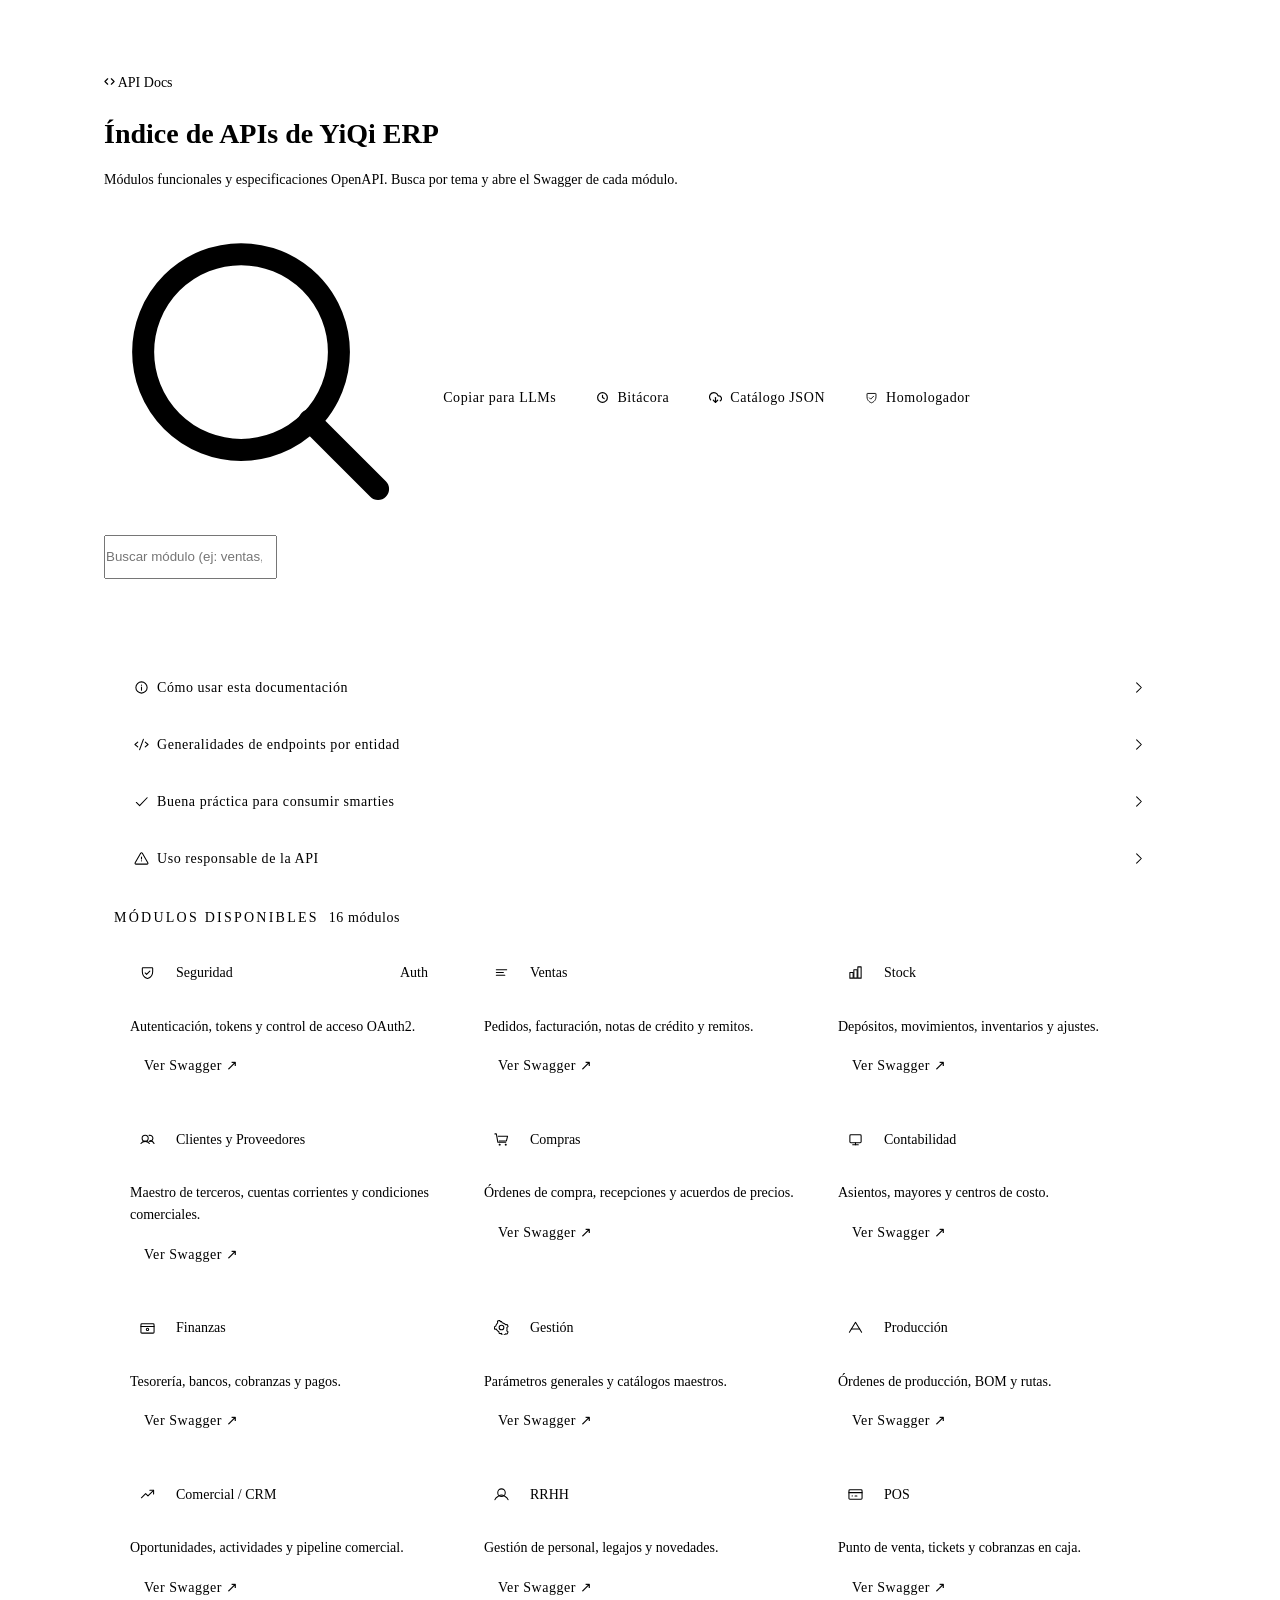
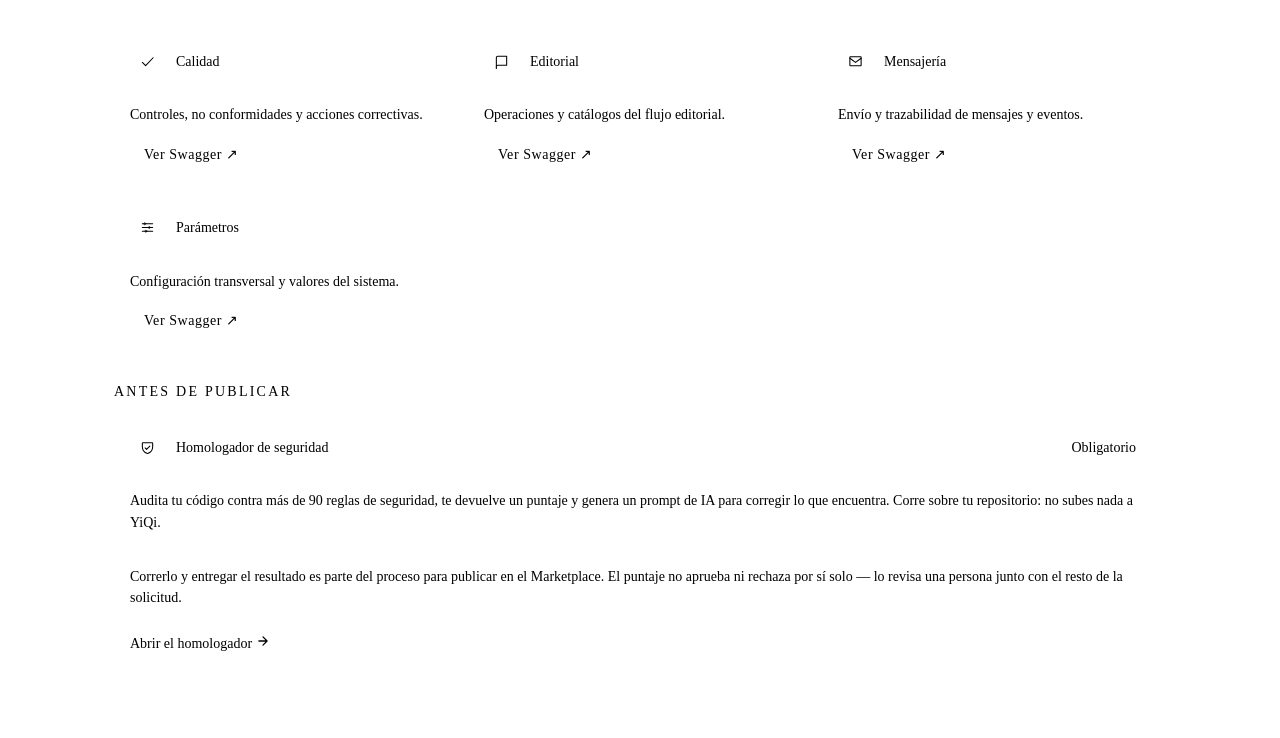
==== commit 33d197b0: "Merge branch 'main' of https://github.com/diguardia/yiqi-api-doc into main" ====
--- a/index.html
+++ b/index.html
@@ -1,469 +1,140 @@
 <!DOCTYPE html>
-<html lang="es" data-theme="dark">
+<html lang="es" data-theme="system">
 <head>
 <meta charset="UTF-8"/>
 <meta name="viewport" content="width=device-width, initial-scale=1.0"/>
-<title>YiQi ERP - API Docs</title>
-<meta name="description" content="Índice completo de APIs de YiQi ERP con acceso por módulo, pensado para personas y agentes automatizados."/>
-<meta name="robots" content="index,follow,max-snippet:-1,max-image-preview:large,max-video-preview:-1"/>
-<link rel="canonical" href="https://apidoc.yiqi.com.ar/"/>
+<meta name="description" content="Índice de APIs de YiQi ERP con especificaciones OpenAPI por módulo. Busca por tema, abre el Swagger y conecta tus sistemas con la plataforma.">
+  <link rel="canonical" href="https://apidoc.yiqi.com.ar/">
+  <meta property="og:type" content="website">
+  <meta property="og:site_name" content="YiQi">
+  <meta property="fb:app_id" content="1063837776294499">
+  <meta property="og:locale" content="es_AR">
+  <meta property="og:url" content="https://apidoc.yiqi.com.ar/">
+  <!-- og:title PENDIENTE DE APROBACION -->
+  <meta property="og:description" content="Índice de APIs de YiQi ERP con especificaciones OpenAPI por módulo. Busca por tema, abre el Swagger y conecta tus sistemas con la plataforma.">
+  <meta name="twitter:card" content="summary">
+<title>API de YiQi ERP — documentación OpenAPI por módulo</title>
 <link rel="preconnect" href="https://fonts.googleapis.com">
 <link rel="preconnect" href="https://fonts.gstatic.com" crossorigin>
-<link href="https://fonts.googleapis.com/css2?family=Montserrat:wght@800&display=swap" rel="stylesheet">
+<link href="https://fonts.googleapis.com/css2?family=Plus+Jakarta+Sans:wght@400;500;600;700;800&family=Inter:wght@300;400;500;600;700&family=IBM+Plex+Mono:wght@400;500;600;700&display=swap" rel="stylesheet">
+<!-- Design System canonico de YiQi. Se publica desde diguardia/yiqi-imagen; no editar aca. -->
+  <link rel="preconnect" href="https://diguardia.github.io">
+  <link rel="stylesheet" href="https://diguardia.github.io/yiqi-imagen/styles.css">
+  <link rel="stylesheet" href="https://yiqi.com.ar/site.css">
+<script src="https://diguardia.github.io/yiqi-imagen/yiqi-runtime.js" defer></script>
+  <script src="https://yiqi.com.ar/components/site-header.js" defer></script>
+<script src="https://yiqi.com.ar/components/site-footer.js" defer></script>
 <style>
-:root{
-  --bg:#0a0a0b;
-  --bg-elev:#0f1013;
-  --bg-elev-2:#14161b;
-  --bg-soft:#181b21;
-  --line:rgba(255,255,255,.08);
-  --line-strong:rgba(255,255,255,.14);
-  --text:#f3f5f7;
-  --muted:#98a2b3;
-  --muted-2:#6f7785;
-  --cyan:#00ccff;
-  --cyan-soft:rgba(0,204,255,.10);
-  --cyan-soft-2:rgba(0,204,255,.16);
-  --green:#15d49c;
-  --amber:#ffb020;
-  --red:#ff637d;
-  --blue:#7ab7ff;
-  --shadow:0 0 0 1px rgba(0,204,255,.14) inset;
-  --topbar-h:54px;
-  --radius:14px;
-  --mono:ui-monospace,SFMono-Regular,Menlo,Monaco,Consolas,"Liberation Mono","Courier New",monospace;
-  --sans:Inter,ui-sans-serif,system-ui,-apple-system,BlinkMacSystemFont,"Segoe UI",sans-serif;
-}
-html[data-theme="light"]{
-  --bg:#eeece7;
-  --bg-elev:#f6f4ef;
-  --bg-elev-2:#ffffff;
-  --bg-soft:#ece9e2;
-  --line:rgba(0,0,0,.08);
-  --line-strong:rgba(0,0,0,.13);
-  --text:#17191c;
-  --muted:#586170;
-  --muted-2:#7f8896;
-  --cyan:#009fc7;
-  --cyan-soft:rgba(0,159,199,.10);
-  --cyan-soft-2:rgba(0,159,199,.14);
-  --green:#0c9b6d;
-  --amber:#c78000;
-  --red:#d4485e;
-  --blue:#347de6;
-  --shadow:0 0 0 1px rgba(0,159,199,.14) inset;
-}
-
-*{box-sizing:border-box;margin:0;padding:0}
-html,body{height:100%;min-height:100%}
-body{font-family:var(--sans);background:var(--bg);color:var(--text);overflow-x:hidden;transition:background .2s,color .2s}
-button,input{font:inherit}
-svg{display:block}
+/* Tokens: consume el DS canónico vía site.css (DS v1.2.7.2). No redefinir :root en páginas. */
+
+*,*::before,*::after{box-sizing:border-box;margin:0;padding:0}
+html{overflow-x:clip}body{overflow-x:clip;font-family:var(--sans);background:radial-gradient(circle at 72% 8%, rgba(0,204,255,.07), transparent 28%),radial-gradient(circle at 12% 60%, rgba(0,204,255,.04), transparent 22%),linear-gradient(rgba(255,255,255,.018) 1px, transparent 1px),linear-gradient(90deg, rgba(255,255,255,.018) 1px, transparent 1px),var(--bg);background-size:auto,auto,52px 52px,52px 52px,auto;color:var(--text);line-height:1.5;font-size:14px;-webkit-font-smoothing:antialiased}html[data-theme="light"] body{background:radial-gradient(circle at 72% 8%, rgba(0,159,199,.06), transparent 28%),radial-gradient(circle at 12% 60%, rgba(0,159,199,.04), transparent 22%),linear-gradient(rgba(0,0,0,.032) 1px, transparent 1px),linear-gradient(90deg, rgba(0,0,0,.032) 1px, transparent 1px),var(--bg);background-size:auto,auto,52px 52px,52px 52px,auto}
 a{color:inherit;text-decoration:none}
-
-/* Topbar */
-.topbar{
-  position:sticky;top:0;z-index:100;
-  height:var(--topbar-h);
-  display:flex;align-items:center;justify-content:space-between;
-  padding:0 28px;
-  background:var(--bg-elev);
-  border-bottom:1px solid var(--line);
-  backdrop-filter:blur(12px);
-}
-.topbar-left{display:flex;align-items:center;gap:0}
-.logo-wrap{display:flex;align-items:center;gap:10px;color:var(--text)}
-.logo-wrap svg.logo-full{width:76px;height:auto}
-.logo-divider{width:1px;height:18px;background:var(--line);margin:0 16px}
-.topbar-label{font:600 11px var(--mono);letter-spacing:.14em;text-transform:uppercase;color:var(--muted)}
-.topbar-right{display:flex;align-items:center;gap:8px}
-
-.nav-links{display:flex;align-items:center;gap:4px;margin-right:12px}
-.nav-link{padding:7px 13px;border-radius:10px;font-size:13px;color:var(--muted);cursor:pointer;transition:.15s ease;border:none;background:none}
-.nav-link:hover{color:var(--text);background:var(--bg-soft)}
-.nav-link.active{color:var(--cyan);background:var(--cyan-soft);border:1px solid rgba(0,204,255,.18)}
-
-/* Theme toggle */
-.theme-toggle{display:flex;align-items:center;gap:8px;padding:6px 10px;border:1px solid var(--line);background:var(--bg-elev-2);border-radius:999px;cursor:pointer;transition:.18s ease}
-.theme-toggle:hover{border-color:var(--line-strong);background:var(--bg-soft)}
-.theme-toggle svg{width:15px;height:15px;stroke:currentColor;fill:none;stroke-width:1.8;stroke-linecap:round;stroke-linejoin:round}
-.theme-toggle .sun{color:var(--amber)}
-.theme-toggle .moon{color:var(--cyan)}
-.switch-track{width:32px;height:18px;border-radius:999px;background:var(--bg-soft);position:relative;border:1px solid var(--line)}
-.switch-thumb{position:absolute;top:2px;left:2px;width:12px;height:12px;border-radius:50%;background:var(--cyan);transition:transform .2s ease,background .2s ease;box-shadow:0 0 0 1px rgba(0,0,0,.15)}
-html[data-theme="light"] .switch-thumb{transform:translateX(14px);background:var(--amber)}
-
-.user{width:30px;height:30px;border-radius:50%;display:grid;place-items:center;background:var(--cyan-soft);color:var(--cyan);border:1px solid rgba(0,204,255,.24);font:700 11px var(--mono)}
-
-/* Hero */
-.hero-band{
-  background:linear-gradient(180deg,rgba(0,204,255,.04) 0%,transparent 100%),var(--bg-elev);
-  border-bottom:1px solid var(--line);
-  padding:40px 28px 32px;
-}
-html[data-theme="light"] .hero-band{
-  background:linear-gradient(180deg,rgba(0,159,199,.04) 0%,transparent 100%),var(--bg-elev);
-}
+button{font:inherit;cursor:pointer;border:none;background:none}
+::-webkit-scrollbar{width:5px;height:5px}
+::-webkit-scrollbar-track{background:transparent}
+::-webkit-scrollbar-thumb{background:rgba(127,136,150,.18);border-radius:999px}
+@keyframes fadeInUp{from{opacity:0;transform:translateY(6px)}to{opacity:1;transform:translateY(0)}}
+@keyframes pulse{0%,100%{opacity:1}50%{opacity:.45}}
+
+/* ── TOKENS ── */
+.panel-kicker{font:700 10px var(--mono);letter-spacing:.16em;text-transform:uppercase;color:var(--cyan);margin-bottom:5px;display:block}
+.badge{display:inline-flex;align-items:center;gap:5px;padding:3px 9px;border-radius:var(--radius-pill);font:600 11px var(--mono);border:1px solid transparent}
+.badge-cyan{background:var(--cyan-soft);color:var(--cyan)}
+.badge-amber{background:var(--amber-soft);color:var(--amber)}
+.badge-muted{background:var(--bg-soft);color:var(--muted-2)}
+
+
+
+/* ── HERO ── */
+.hero{max-width:1120px;margin:0 auto;padding:72px 24px 56px;text-align:left;animation:fadeInUp .35s ease both}
 .hero-kicker{
-  display:inline-flex;align-items:center;gap:7px;
-  padding:5px 11px;border-radius:999px;
-  border:1px solid rgba(0,204,255,.22);background:var(--cyan-soft);
-  color:var(--cyan);font:700 10px var(--mono);letter-spacing:.12em;text-transform:uppercase;
-  margin-bottom:16px;
-}
-.hero-kicker-dot{width:6px;height:6px;border-radius:50%;background:var(--cyan);animation:pulse 2s infinite}
-@keyframes pulse{0%,100%{opacity:1}50%{opacity:.35}}
-.hero-title{font-size:32px;letter-spacing:-.03em;font-weight:800;font-family:'Montserrat',var(--sans);line-height:1.1;margin-bottom:10px}
-.hero-title span{color:var(--cyan)}
+  margin-bottom:20px;
+}
+.hero-title{margin-bottom:14px}
+.hero-title span{color:inherit}
 .hero-sub{color:var(--muted);font-size:14px;line-height:1.6;max-width:640px;margin-bottom:24px}
-.hero-sub strong{color:var(--text);font-weight:500}
+.hero-sub strong{color:var(--text);font-weight:600}
 
 /* Search */
-.search-row{display:flex;align-items:center;gap:12px;max-width:600px}
-.search-wrap{flex:1;position:relative}
-.search-wrap svg{position:absolute;left:14px;top:50%;transform:translateY(-50%);width:16px;height:16px;stroke:var(--muted-2);fill:none;stroke-width:1.8;pointer-events:none}
-.search-wrap input{
-  width:100%;height:44px;border-radius:14px;
-  border:1px solid var(--line);background:var(--bg-elev-2);
-  padding:0 16px 0 44px;color:var(--text);outline:none;font-size:14px;
-  transition:border-color .18s,box-shadow .18s,background .18s;
-}
-.search-wrap input::placeholder{color:var(--muted-2)}
-.search-wrap input:focus{border-color:rgba(0,204,255,.32);box-shadow:var(--shadow);background:var(--bg-elev-2)}
-.count-badge{
-  flex-shrink:0;padding:6px 12px;border-radius:999px;
-  border:1px solid var(--line);background:var(--bg-elev-2);
-  font:700 11px var(--mono);color:var(--muted);
-  white-space:nowrap;
-}
-
-/* Content */
-.content{max-width:1100px;margin:0 auto;padding:32px 28px 60px}
-
-/* Info box */
-.info-box{
-  border:1px solid rgba(0,204,255,.35);
-  border-radius:18px;background:var(--bg-elev-2);
-  padding:20px 24px;margin-bottom:32px;
-  position:relative;overflow:hidden;
-  box-shadow:0 0 0 1px rgba(0,204,255,.08) inset, 0 4px 24px rgba(0,204,255,.06);
-}
-.info-box::before{
-  content:"";position:absolute;inset:0;
-  background:linear-gradient(135deg,rgba(0,204,255,.04) 0%,transparent 60%);
-  pointer-events:none;
-}
-.info-head{display:flex;align-items:center;gap:8px;margin-bottom:14px}
-.info-head svg{width:16px;height:16px;stroke:var(--cyan);fill:none;stroke-width:1.8;flex-shrink:0}
-.info-head-label{font-size:13px;font-weight:700;color:var(--cyan)}
-.info-body{font-size:13px;color:var(--muted);line-height:1.7}
-.info-body p + p{margin-top:10px}
+
+.search-row{display:flex;align-items:center;gap:12px;max-width:880px}
+/* Los controles de la derecha estaban con style inline y height:40px a mano,
+   mientras .search-input es el canonico de site.css y mide 44 — de ahi los
+   4px de desalineacion. Escritos inline nadie los iba a mantener
+   sincronizados, y el hover se resolvia con onmouseenter en el markup. Pasan
+   a clase y la altura sale de una sola variable. 21/08/2026 */
+.search-row{--search-h:44px}
+.search-row .search-input{height:var(--search-h)}
+.search-row .search-wrap{flex:1 1 260px;min-width:220px}
+.api-tool{
+  display:inline-flex;align-items:center;gap:8px;
+  height:var(--search-h);padding:0 14px;
+  border:none;border-radius:var(--radius);
+  background:var(--bg-elev-2);color:var(--muted);
+  font:600 11px var(--mono);letter-spacing:.04em;
+  white-space:nowrap;cursor:pointer;text-decoration:none;flex-shrink:0;
+  transition:color 180ms ease,background 180ms ease;
+}
+.api-tool:hover{color:var(--cyan);background:var(--cyan-soft)}
+.api-tool:focus-visible{outline:2px solid var(--cyan);outline-offset:2px}
+.count-badge{flex-shrink:0;font:600 11px var(--mono);color:var(--muted-2);letter-spacing:.04em;white-space:nowrap}
+
+/* ── CONTENT ── */
+.content{max-width:1100px;margin:0 auto;padding:28px 24px 60px}
+
+/* Info box — colapsable */
+.info-box{box-shadow:var(--shadow-sm);border-radius:var(--radius-lg);background:var(--bg-elev-2);margin-bottom:8px;overflow:hidden;animation:fadeInUp .35s .05s ease both}
+.info-box-header{display:flex;align-items:center;justify-content:space-between;padding:14px 20px;cursor:pointer;transition:background 180ms ease;gap:12px;user-select:none}
+.info-box-header:hover{background:var(--bg-soft)}
+.info-box-left{display:flex;align-items:center;gap:8px}
+.info-box-left svg{width:15px;height:15px;stroke:var(--cyan);fill:none;stroke-width:1.8;flex-shrink:0;stroke-linecap:round;stroke-linejoin:round}
+.info-box-label{font:700 12px var(--mono);color:var(--cyan);letter-spacing:.04em}
+.info-box-chevron{width:15px;height:15px;stroke:var(--muted-2);fill:none;stroke-width:1.8;stroke-linecap:round;stroke-linejoin:round;transition:transform 200ms ease;flex-shrink:0}
+.info-box.open .info-box-chevron{transform:rotate(90deg)}
+.info-box-body{display:none;padding:0 20px 18px}
+.info-box.open .info-box-body{display:block}
+.info-body{font-size:13px;color:var(--muted);line-height:1.7;padding-top:14px}
+.info-body p+p{margin-top:10px}
 .info-body strong{color:var(--text);font-weight:600}
-.info-body em{font-style:italic}
-.info-body code{
-  font-family:var(--mono);font-size:11px;
-  background:var(--bg-soft);border:1px solid var(--line);
-  padding:2px 7px;border-radius:6px;color:var(--cyan);
-}
-.info-steps{margin:10px 0 10px 16px;list-style:decimal;color:var(--muted);line-height:2}
+.info-steps{margin:10px 0 10px 18px;list-style:decimal;color:var(--muted);line-height:2.2}
 .info-steps li strong{color:var(--text)}
-.info-link{
-  color:var(--cyan);text-decoration:underline;text-underline-offset:2px;
-  text-decoration-color:rgba(0,204,255,.35);font-family:var(--mono);font-size:12px;
-}
+.info-link{color:var(--cyan);text-decoration:underline;text-underline-offset:2px;text-decoration-color:rgba(0,204,255,.35);font-family:var(--mono);font-size:12px}
 .info-link:hover{text-decoration-color:var(--cyan)}
-
-.base-urls{
-  margin-top:12px;
-  border:1px solid var(--line);
-  border-radius:12px;
-  background:var(--bg-soft);
-  padding:12px;
-}
-.base-urls-title{
-  font:700 11px var(--mono);
-  letter-spacing:.08em;
-  text-transform:uppercase;
-  color:var(--cyan);
-  margin-bottom:8px;
-}
-.base-urls-table{
-  width:100%;
-  border-collapse:collapse;
-  font-size:12px;
-}
-.base-urls-table th,
-.base-urls-table td{
-  text-align:left;
-  padding:8px 10px;
-  border:1px solid var(--line);
-  vertical-align:top;
-}
-.base-urls-table th{
-  color:var(--text);
-  background:var(--bg-elev-2);
-  font-weight:700;
-}
-.base-urls-table td{
-  color:var(--muted);
-}
-.base-urls-table code{
-  font-size:11px;
-}
-
-.endpoint-grid{
-  display:grid;
-  grid-template-columns:repeat(auto-fit,minmax(230px,1fr));
-  gap:10px;
-  margin-top:14px;
-}
-.endpoint-item{
-  border:1px solid var(--line);
-  border-radius:12px;
-  background:var(--bg-soft);
-  padding:12px;
-}
-.endpoint-path{
-  display:inline-block;
-  font:700 11px var(--mono);
-  color:var(--cyan);
-  background:var(--cyan-soft);
-  border:1px solid rgba(0,204,255,.24);
-  border-radius:999px;
-  padding:4px 8px;
-  margin-bottom:8px;
-}
-.endpoint-item p{font-size:12px;color:var(--muted);line-height:1.6}
-.endpoint-item p strong{color:var(--text)}
-
-.endpoint-notes{
-  margin-top:12px;
-  border:1px solid var(--line);
-  border-radius:12px;
-  background:var(--bg-soft);
-  padding:12px;
-}
-.endpoint-notes ul{margin:0 0 0 18px;color:var(--muted);line-height:1.9}
-.endpoint-notes li strong{color:var(--text)}
-
-.decision-box{
-  margin-top:12px;
-  border:1px solid rgba(0,204,255,.26);
-  border-radius:12px;
-  background:var(--bg-soft);
-  padding:12px;
-}
-.decision-title{
-  font:700 11px var(--mono);
-  letter-spacing:.08em;
-  text-transform:uppercase;
-  color:var(--cyan);
-  margin-bottom:8px;
-}
-.decision-grid{
-  display:grid;
-  grid-template-columns:repeat(auto-fit,minmax(220px,1fr));
-  gap:10px;
-}
-.decision-col{
-  border:1px solid var(--line);
-  border-radius:10px;
-  background:var(--bg-elev-2);
-  padding:10px;
-}
-.decision-col h4{
-  margin:0 0 6px;
-  font:700 11px var(--mono);
-  color:var(--text);
-}
-.decision-col ul{margin:0 0 0 18px;color:var(--muted);line-height:1.8}
-.decision-col li strong{color:var(--text)}
-
-.practice-box,
-.risk-box{
-  margin-top:12px;
-  border-radius:12px;
-  padding:12px;
-}
-.practice-box{
-  border:1px solid rgba(21,212,156,.35);
-  background:rgba(21,212,156,.08);
-}
-.risk-box{
-  border:1px solid rgba(255,176,32,.35);
-  background:rgba(255,176,32,.09);
-}
-.practice-title,
-.risk-title{
-  font:700 11px var(--mono);
-  letter-spacing:.08em;
-  text-transform:uppercase;
-  margin-bottom:8px;
-}
-.practice-title{color:var(--green)}
-.risk-title{color:var(--amber)}
-.practice-box ul,
-.risk-box ul{margin:0 0 0 18px;color:var(--muted);line-height:1.9}
-.practice-box li strong,
-.risk-box li strong{color:var(--text)}
-
-.general-actions{
-  display:flex;
-  gap:8px;
-  margin:14px 0 10px;
-  flex-wrap:wrap;
-}
-.general-btn{
-  padding:6px 12px;
-  border-radius:999px;
-  border:1px solid var(--line);
-  background:var(--bg-elev-2);
-  color:var(--muted);
-  font:700 11px var(--mono);
-  cursor:pointer;
-  transition:.15s ease;
-}
-.general-btn:hover{
-  color:var(--text);
-  border-color:var(--line-strong);
-  background:var(--bg-soft);
-}
-
-.collapsible-block{
-  border:1px solid var(--line);
-  border-radius:12px;
-  background:var(--bg-soft);
-  margin-top:10px;
-  padding:0;
-}
-.collapsible-summary{
-  list-style:none;
-  cursor:pointer;
-  display:flex;
-  align-items:center;
-  justify-content:space-between;
-  gap:12px;
-  padding:12px;
-}
-.collapsible-summary::-webkit-details-marker{display:none}
-.collapsible-heading{min-width:0}
-.collapsible-title{
-  display:block;
-  color:var(--text);
-  font:700 12px var(--mono);
-  letter-spacing:.04em;
-  text-transform:uppercase;
-}
-.collapsible-hint{
-  display:block;
-  margin-top:5px;
-  color:var(--muted);
-  font-size:12px;
-  line-height:1.5;
-}
-.collapsible-indicator{
-  width:24px;
-  height:24px;
-  border-radius:999px;
-  border:1px solid var(--line);
-  display:grid;
-  place-items:center;
-  color:var(--cyan);
-  font:700 14px var(--mono);
-  flex-shrink:0;
-}
-.collapsible-indicator::before{content:"+"}
-.collapsible-block[open] .collapsible-indicator::before{content:"-"}
-.collapsible-content{
-  border-top:1px solid var(--line);
-  padding:12px;
-}
-
-/* Grid */
-.section-head{
-  display:flex;align-items:center;justify-content:space-between;
-  margin-bottom:16px;
-}
-.section-title{font-size:11px;font-weight:700;letter-spacing:.14em;text-transform:uppercase;color:var(--muted-2);font-family:var(--mono)}
-.module-grid{
-  display:grid;
-  grid-template-columns:repeat(auto-fill,minmax(300px,1fr));
-  gap:12px;
-}
-
-/* Module card */
-.mod-card{
-  display:flex;align-items:flex-start;gap:14px;
-  background:var(--bg-elev-2);border:1px solid var(--line);border-radius:18px;
-  padding:16px 18px;cursor:pointer;
-  transition:border-color .18s,background .18s,transform .15s,box-shadow .18s;
-  position:relative;overflow:hidden;
-}
-.mod-card::before{
-  content:"";position:absolute;inset:0;border-radius:18px;
-  background:linear-gradient(135deg,rgba(0,204,255,.03) 0%,transparent 60%);
-  opacity:0;transition:opacity .18s;pointer-events:none;
-}
-.mod-card:hover{border-color:rgba(0,204,255,.28);transform:translateY(-2px);box-shadow:0 8px 24px rgba(0,0,0,.18)}
-.mod-card:hover::before{opacity:1}
-.mod-card.security{border-color:rgba(255,176,32,.18)}
-.mod-card.security:hover{border-color:rgba(255,176,32,.4)}
-
-.mod-icon{
-  width:38px;height:38px;border-radius:12px;flex-shrink:0;
-  display:grid;place-items:center;
-  background:var(--cyan-soft);border:1px solid rgba(0,204,255,.18);
-  color:var(--cyan);transition:background .18s,border-color .18s;
-}
-.mod-icon svg{width:17px;height:17px;stroke:currentColor;fill:none;stroke-width:1.8;stroke-linecap:round;stroke-linejoin:round}
-.mod-card.security .mod-icon{background:rgba(255,176,32,.09);border-color:rgba(255,176,32,.22);color:var(--amber)}
-.mod-card:hover .mod-icon{background:var(--cyan-soft-2);border-color:rgba(0,204,255,.3)}
-.mod-card.security:hover .mod-icon{background:rgba(255,176,32,.15)}
-
-.mod-body{flex:1;min-width:0}
-.mod-name{font-size:13px;font-weight:700;margin-bottom:4px;color:var(--text)}
-.mod-desc{font-size:12px;color:var(--muted);line-height:1.5}
-
-.mod-action{display:inline-flex;align-items:center;text-decoration:none;
-  flex-shrink:0;align-self:center;
-  padding:6px 13px;border-radius:999px;
-  font:700 11px var(--mono);letter-spacing:.04em;
-  color:var(--cyan);background:var(--cyan-soft);
-  border:1px solid rgba(0,204,255,.2);
-  cursor:pointer;transition:.15s ease;white-space:nowrap;
-}
-.mod-action:hover{background:var(--cyan-soft-2);border-color:rgba(0,204,255,.35)}
-.mod-card.security .mod-action{display:inline-flex;align-items:center;text-decoration:none;color:var(--amber);background:rgba(255,176,32,.08);border-color:rgba(255,176,32,.22)}
-.mod-card.security .mod-action:hover{background:rgba(255,176,32,.14)}
-
-/* Footer */
-.page-footer{
-  border-top:1px solid var(--line);
-  padding:18px 28px;
-  display:flex;align-items:center;justify-content:space-between;
-  background:var(--bg-elev);
-}
-.footer-copy{font:400 12px var(--mono);color:var(--muted-2)}
-.footer-link{
-  font:600 12px var(--mono);color:var(--cyan);
-  text-decoration:underline;text-underline-offset:2px;
-  text-decoration-color:rgba(0,204,255,.3);
-}
-.footer-link:hover{text-decoration-color:var(--cyan)}
-
-/* Empty state on search */
-.empty-state{
-  display:none;grid-column:1/-1;
-  padding:40px 24px;text-align:center;color:var(--muted);
-  border:1px dashed var(--line);border-radius:18px;
-}
+code{font-family:var(--mono);font-size:11px;background:var(--bg-soft);padding:2px 7px;border-radius:var(--radius-xs);color:var(--cyan)}
+
+/* ── SECTION HEAD ── */
+.section-head{display:flex;align-items:center;justify-content:space-between;margin-bottom:14px}
+.section-title{font:700 9px var(--mono);letter-spacing:.16em;text-transform:uppercase;color:var(--muted-2)}
+
+/* ── MODULE GRID ── */
+.module-grid{display:grid;grid-template-columns:repeat(auto-fill,minmax(300px,1fr));gap:10px}
+
+/* ── MODULE CARD ── */
+.mod-card{background:var(--bg-elev-2);box-shadow:var(--shadow-sm);border-radius:var(--radius-lg);overflow:hidden;animation:fadeInUp .3s ease both;transition:box-shadow 180ms ease}
+.mod-card.security{box-shadow:var(--shadow-sm)}
+.mod-card:hover{box-shadow:var(--shadow-md)}
+.mod-card.security:hover{box-shadow:var(--shadow-md)}
+
+.mod-card-header{display:flex;align-items:center;gap:12px;padding:14px 16px}
+.mod-icon{width:34px;height:34px;border-radius:var(--radius-sm);flex-shrink:0;display:grid;place-items:center;background:var(--cyan-soft);color:var(--cyan)}
+.mod-icon svg{width:15px;height:15px;stroke:currentColor;fill:none;stroke-width:1.8;stroke-linecap:round;stroke-linejoin:round}
+.mod-card.security .mod-icon{background:var(--amber-soft);color:var(--amber)}
+.mod-name{font:700 13px var(--sans);color:var(--text);flex:1;min-width:0}
+
+.mod-body{display:flex;flex-direction:column;gap:12px;padding:0 16px 16px}
+.mod-desc{font:400 12px var(--sans);color:var(--muted);line-height:1.55;padding-top:12px}
+.mod-action{display:inline-flex;align-items:center;align-self:flex-start;text-decoration:none;padding:6px 14px;border-radius:var(--radius-pill);font:700 11px var(--mono);letter-spacing:.04em;color:var(--cyan);background:var(--cyan-soft);transition:all 180ms ease}
+.mod-action:hover{background:var(--cyan-soft-2)}
+.mod-card.security .mod-action{color:var(--amber);background:var(--amber-soft)}
+.mod-card.security .mod-action:hover{background:rgba(255,176,32,.18)}
+
+/* Empty state */
+.empty-state{display:none;grid-column:1/-1;padding:40px 24px;text-align:center;color:var(--muted);background:var(--bg-soft);border-radius:var(--radius-lg)}
 .empty-state.show{display:block}
 
-/* Subtle entry animation */
-@keyframes fadeUp{from{opacity:0;transform:translateY(10px)}to{opacity:1;transform:translateY(0)}}
-.hero-band{animation:fadeUp .35s ease both}
-.info-box{animation:fadeUp .35s .07s ease both}
-.mod-card{animation:fadeUp .3s ease both}
+
+/* Delay per card */
 .mod-card:nth-child(1){animation-delay:.04s}.mod-card:nth-child(2){animation-delay:.07s}
 .mod-card:nth-child(3){animation-delay:.10s}.mod-card:nth-child(4){animation-delay:.13s}
 .mod-card:nth-child(5){animation-delay:.16s}.mod-card:nth-child(6){animation-delay:.19s}
@@ -473,558 +144,560 @@
 .mod-card:nth-child(13){animation-delay:.40s}.mod-card:nth-child(14){animation-delay:.43s}
 .mod-card:nth-child(15){animation-delay:.46s}.mod-card:nth-child(16){animation-delay:.49s}
 
-/* Responsive */
-@media (max-width: 980px){
-  .topbar{padding:0 16px}
-  .hero-band{padding:28px 16px 24px}
-  .content{padding:24px 16px 40px}
-  .page-footer{padding:16px;gap:8px;flex-direction:column;align-items:flex-start}
-  .nav-links{display:none}
-}
-
-@media (max-width: 640px){
-  .hero-title{font-size:26px}
-  .search-row{flex-direction:column;align-items:stretch}
-  .count-badge{text-align:center}
+@media(max-width:768px){
+  .hero{padding:48px 16px 40px}
+  .content{padding:20px 16px 48px}
   .module-grid{grid-template-columns:1fr}
-  .mod-card{padding:14px}
-  .theme-toggle{padding:6px 8px}
-}
+}
+
+
+
+/* ── MOBILE FIXES ── */
+@media(max-width:640px){
+  /* Search row: los botones bajan a segunda fila */
+  .search-row{flex-wrap:wrap;gap:8px}
+  .search-row .search-wrap{flex:1 1 auto;min-width:0}
+  .search-row .api-tool{
+    flex:1 1 calc(50% - 4px);
+    flex-shrink:1!important;
+    justify-content:center;
+    white-space:normal!important;
+    text-align:center;
+  }
+  /* Info boxes: menos padding lateral */
+  .info-box-header{padding:12px 14px;gap:8px}
+  .info-box-body{padding:0 14px 16px}
+  .info-box-label{letter-spacing:.02em}
+}
+
+@media(max-width:420px){
+  /* Pantallas muy chicas: botones apilados */
+  .search-row .api-tool{
+    flex:1 1 100%;
+    flex-shrink:1!important;
+    justify-content:center;
+  }
+  /* Info box label más pequeño para que no apriete */
+  .info-box-label{font-size:11px}
+}
+
+/* ── URLs base (importado de apidoc, 27/08/2026). Solo tokens del DS. ── */
+.base-urls{margin-top:12px;border:1px solid var(--line);border-radius:12px;background:var(--bg-soft);padding:12px}
+.base-urls-title{font:700 11px var(--mono);letter-spacing:.08em;text-transform:uppercase;color:var(--cyan);margin-bottom:8px}
+.base-urls-table{width:100%;border-collapse:collapse;font-size:12px}
+.base-urls-table th,.base-urls-table td{text-align:left;padding:8px 10px;border:1px solid var(--line);vertical-align:top}
+.base-urls-table th{color:var(--text);background:var(--bg-elev-2);font-weight:700}
+.base-urls-table td{color:var(--muted)}
+.base-urls-table code{font-size:11px}
+
+/* La tabla de URLs base desborda en mobile: las URLs no tienen espacios y
+   no wrappean. Scroll horizontal propio + corte por caracter. 27/08/2026. */
+.base-urls{overflow:hidden}
+.base-urls-scroll{overflow-x:auto;-webkit-overflow-scrolling:touch}
+.base-urls-table{min-width:340px}
+.base-urls-table code{word-break:break-all;overflow-wrap:anywhere}
 </style>
+  <link rel="icon" href="https://yiqi.com.ar/favicon.ico" sizes="any">
+  <link rel="icon" type="image/svg+xml" href="https://yiqi.com.ar/favicon.svg">
+  <link rel="apple-touch-icon" href="https://yiqi.com.ar/apple-touch-icon.png">
 </head>
 <body>
-
-<header class="topbar">
-  <div class="topbar-left">
-    <a href="#" class="logo-wrap" aria-label="Inicio YiQi API Docs">
-      <svg class="logo-full" viewBox="0 0 100 65" xmlns="http://www.w3.org/2000/svg">
-        <rect fill="none" width="100" height="65"/>
-        <path fill="currentColor" d="M20.44,48.34l2.57-6.15-6.79-16.91c-.14-.39.07-.61.46-.61h4.97c.29,0,.57.14.68.43l3.58,10.08,3.61-10.08c.11-.29.39-.43.68-.43h4.97c.39,0,.57.21.43.61l-9.26,23.27c-.11.29-.39.43-.68.43h-4.75c-.43,0-.68-.21-.47-.64Z"/>
-        <path fill="currentColor" d="M38.5,18.99c0-1.77,1.35-3.19,3.23-3.19s3.23,1.42,3.23,3.19-1.38,3.23-3.23,3.23-3.23-1.42-3.23-3.23ZM38.72,25.24c0-.32.25-.57.57-.57h4.89c.32,0,.57.25.57.57v16.24c0,.32-.25.57-.57.57h-4.89c-.32,0-.57-.25-.57-.57v-16.24Z"/>
-        <path fill="#00ccff" d="M57.91,44.78v-2.66c-2.18-.53-4.21-1.66-5.92-3.36-4.97-4.97-5.09-13.02-.03-18.08,5.09-5.09,13.14-4.97,18.11,0s5.09,13.02,0,18.11c-1.78,1.78-3.94,2.93-6.22,3.46v2.51c0,.35-.18.53-.58.53h-4.82c-.3,0-.55-.2-.55-.5ZM56.28,34.47c.5.5,1.05.9,1.65,1.2v-3.36c0-.35.18-.53.53-.53h4.87c.25,0,.53.18.53.53v3.36c.63-.33,1.23-.78,1.78-1.33,2.73-2.73,2.78-6.75.15-9.38s-6.67-2.61-9.41.13c-2.71,2.71-2.73,6.75-.1,9.38Z"/>
-        <path fill="currentColor" d="M77.22,18.99c0-1.77,1.35-3.19,3.23-3.19s3.23,1.42,3.23,3.19-1.38,3.23-3.23,3.23-3.23-1.42-3.23-3.23ZM77.44,25.24c0-.32.25-.57.57-.57h4.89c.32,0,.57.25.57.57v16.24c0,.32-.25.57-.57.57h-4.89c-.32,0-.57-.25-.57-.57v-16.24Z"/>
-      </svg>
-    </a>
-    <div class="logo-divider"></div>
-    <span class="topbar-label">API Docs</span>
-  </div>
-  <div class="topbar-right">
-    <nav class="nav-links">
-      <button class="nav-link active" onclick="setNav(this)">Inicio</button>
-      <a class="nav-link" href="#generalidades-endpoints">Generalidades</a>
-      <a class="nav-link" href="bitacora.html">Bitácora</a>
-      <a class="nav-link" href="view.html?url=Security.api.json" target="_blank" rel="noopener">Probar Swagger</a>
-      <a class="nav-link" href="modules.json" target="_blank" rel="noopener">Listado JSON</a>
-    </nav>
-    <button class="theme-toggle" id="themeToggle" aria-label="Cambiar tema">
-      <svg class="sun" viewBox="0 0 24 24"><circle cx="12" cy="12" r="4"/><path d="M12 2v3M12 19v3M2 12h3M19 12h3M4.93 4.93l2.12 2.12M16.95 16.95l2.12 2.12M4.93 19.07l2.12-2.12M16.95 7.05l2.12-2.12"/></svg>
-      <span class="switch-track"><span class="switch-thumb"></span></span>
-      <svg class="moon" viewBox="0 0 24 24"><path d="M21 12.8A9 9 0 1 1 11.2 3a7 7 0 0 0 9.8 9.8Z"/></svg>
-    </button>
-    <div class="user">SM</div>
-  </div>
-</header>
-
-<div class="hero-band">
-  <div style="max-width:1100px;margin:0 auto">
-    <div class="hero-kicker">
-      <span class="hero-kicker-dot"></span>
-      OpenAPI - REST - v2.5
-    </div>
-    <h1 class="hero-title">Índice completo de APIs<br>de <span>YiQi ERP</span></h1>
-    <p class="hero-sub">
-      Este portal reúne los <strong>módulos funcionales</strong> y sus especificaciones OpenAPI.
-      Podés buscar por tema y abrir el Swagger de cada módulo.
-    </p>
+<site-header base="https://yiqi.com.ar/" current-page="api-docs"></site-header>
+
+<!-- HERO -->
+<div class="hero">
+    <div class="hero-kicker"><svg width="11" height="11" viewBox="0 0 24 24" fill="none" stroke="currentColor" stroke-width="2.5" stroke-linecap="round" stroke-linejoin="round" aria-hidden="true"><polyline points="16 18 22 12 16 6"/><polyline points="8 6 2 12 8 18"/></svg> API Docs</div>
+    <h1 class="hero-title">Índice de APIs de YiQi ERP</h1>
+    <p class="hero-sub">Módulos funcionales y especificaciones OpenAPI. Busca por tema y abre el Swagger de cada módulo.</p>
     <div class="search-row">
       <div class="search-wrap">
-        <svg viewBox="0 0 24 24"><circle cx="11" cy="11" r="7"/><path d="m20 20-4.35-4.35"/></svg>
-        <input id="apiSearch" type="search" placeholder="Buscar módulo, keyword o dominio (ej.: ventas, auth, stock)" oninput="filterCards(this.value)"/>
-      </div>
-      <div class="count-badge" id="countBadge">16 módulos</div>
-    </div>
-  </div>
-</div>
-
+        <svg class="search-icon" viewBox="0 0 256 256"><circle cx="112" cy="112" r="80" stroke="currentColor" stroke-width="18" fill="none"/><line x1="168" y1="168" x2="224" y2="224" stroke="currentColor" stroke-width="18" stroke-linecap="round"/></svg>
+        <input class="search-input" id="apiSearch" type="search" placeholder="Buscar módulo (ej: ventas, stock, auth…)" oninput="filterCards(this.value)"/>
+      </div>
+      <button id="llmBtn" class="api-tool" onclick="copyForLLM()">Copiar para LLMs</button>
+      <a href="bitacora.html" target="_blank" rel="noopener" class="api-tool">
+        <svg width="13" height="13" viewBox="0 0 24 24" fill="none" stroke="currentColor" stroke-width="2.2" stroke-linecap="round" stroke-linejoin="round"><path d="M12 8v4l3 2"/><circle cx="12" cy="12" r="9"/></svg>
+        Bitácora
+      </a>
+      <a href="modules.json" target="_blank" rel="noopener" class="api-tool">
+        <svg width="13" height="13" viewBox="0 0 24 24" fill="none" stroke="currentColor" stroke-width="2.2" stroke-linecap="round" stroke-linejoin="round"><polyline points="8 17 12 21 16 17"/><line x1="12" y1="12" x2="12" y2="21"/><path d="M20.88 18.09A5 5 0 0 0 18 9h-1.26A8 8 0 1 0 3 16.29"/></svg>
+        Catálogo JSON
+      </a>
+      <a href="https://yiqi.com.ar/homologador" target="_blank" rel="noopener" class="api-tool">
+        <svg width="13" height="13" viewBox="0 0 256 256" fill="none" stroke="currentColor" aria-hidden="true"><path d="M40,114.79V56a8,8,0,0,1,8-8H208a8,8,0,0,1,8,8v58.77c0,84.18-71.31,112.07-85.54,116.8a7.54,7.54,0,0,1-4.92,0C111.31,226.86,40,199,40,114.79Z" stroke-width="18"/><polyline points="88 136 112 160 168 104" stroke-width="18" stroke-linecap="round" stroke-linejoin="round"/></svg>
+        Homologador
+      </a>
+    </div>
+  </div>
+
+<!-- CONTENT -->
 <main class="content">
 
-  <div class="info-box">
-    <div class="info-head">
-      <svg viewBox="0 0 24 24"><circle cx="12" cy="12" r="10"/><path d="M12 16v-4M12 8h.01"/></svg>
-      <span class="info-head-label">Cómo usar esta documentación</span>
-    </div>
-    <div class="info-body">
-      <p><strong>Autenticación general:</strong> en <em>Seguridad</em> hay un único endpoint para obtener el token usando un usuario de YiQi. Este token se reutiliza en el resto de los módulos enviándolo como <code>Bearer</code> en el header <code>Authorization</code>.</p>
-      <p><strong>Política de sesión:</strong> el login (<code>grant_type=password</code>) devuelve un <code>access_token</code> de vida corta y además un <code>refresh_token</code>. Cuando el access token expira, se pide uno nuevo con <code>grant_type=refresh_token</code>, sin volver a mandar usuario y contraseña. Guiate siempre por el <code>expires_in</code> de la respuesta en vez de hardcodear la duración.</p>
-      <p><strong>El refresh token rota:</strong> cada uso devuelve uno nuevo y el anterior deja de servir, así que hay que persistir el último. Dura 14 días. Y tiene un límite importante: <strong>hay un solo refresh token vivo por usuario</strong>, o sea que un login nuevo invalida el anterior. Si varios procesos comparten el mismo usuario de integración se van a desloguear entre ellos — conviene un usuario por proceso.</p>
-      <p>En <code>https://apilegacy.yiqi.com.ar</code> esto no aplica: ahí no hay refresh token y el recambio es por relogin.</p>
-      <p><strong>Rate limiting y concurrencia:</strong> bajo <code>/api</code> hay una cuota general de <strong>300 requests/minuto</strong>, particionada por usuario autenticado (no por <code>schemaId</code>: si un mismo usuario opera en varios esquemas, comparte el mismo cupo). <code>POST /token</code> tiene su propio límite anti fuerza bruta de <strong>5 requests/minuto por IP</strong>, y las escrituras pesadas (por ejemplo carga de archivos) están limitadas a <strong>60 requests cada 5 minutos</strong>. Además hay un tope de <strong>8 requests simultáneas en vuelo</strong> por usuario: sin cola, el excedente se rechaza al instante con <code>429</code>.</p>
-      <p>Cuando el <code>429</code> viene de un límite por ventana (general, <code>/token</code> o escrituras pesadas), la respuesta incluye el header <code>Retry-After</code> en segundos. El límite de concurrencia no lo incluye —no es por ventana de tiempo, depende de cuándo termine otra request en vuelo— así que ahí conviene reintentar con backoff exponencial en vez de esperar un valor fijo.</p>
-      <div class="base-urls">
-        <div class="base-urls-title">URLs base</div>
-        <table class="base-urls-table" aria-label="Diferencia de URLs base por módulo">
-          <thead>
-            <tr>
-              <th>Módulo</th>
-              <th>Base URL</th>
-            </tr>
-          </thead>
-          <tbody>
-            <tr>
-              <td>Seguridad (<code>/token</code>, login)</td>
-              <td><code>https://api.yiqi.com.ar</code></td>
-            </tr>
-            <tr>
-              <td>Todos los módulos ERP</td>
-              <td><code>https://api.yiqi.com.ar/api/public</code></td>
-            </tr>
-          </tbody>
-        </table>
-      </div>
-      <ol class="info-steps">
-        <li>Obtené el token desde el módulo <strong>Seguridad</strong>.</li>
-        <li>Ejecutá <strong>GetLoginInformation</strong> como healthcheck canónico post-login.</li>
-        <li>Tomá <strong>schemaId</strong> desde esa respuesta (método primario).</li>
-        <li>Elegí un módulo desde el índice y abrí su Swagger.</li>
-        <li>Dentro del Swagger, expandí tags y operaciones.</li>
-        <li>Validá parámetros obligatorios, cuerpos de request y respuestas.</li>
-      </ol>
-      <p><strong>Estructura común de los Swagger:</strong> la mayoría de entidades siguen un formato homogéneo (operaciones list/get/create/update/delete, payloads con estructura repetida y respuestas paginadas o de detalle). Si entendés un módulo, la curva de adopción del resto suele ser mucho más rápida.</p>
-      <p style="margin-top:10px"><strong>Novedades:</strong> consultá la <a class="info-link" href="bitacora.html">bitácora de cambios de la API</a>. Para bots/agentes, consumí <a class="info-link" href="modules.json" target="_blank" rel="noopener">modules.json</a> para descubrir el catálogo de specs y <a class="info-link" href="cambios-api.json" target="_blank" rel="noopener">cambios-api.json</a> para leer la bitácora de manera estructurada.</p>
-    </div>
-  </div>
-
-  <div class="info-box" id="generalidades-endpoints">
-    <div class="info-head">
-      <svg viewBox="0 0 24 24"><path d="M4 7h16M4 12h16M4 17h16"/><circle cx="7" cy="7" r="1"/><circle cx="7" cy="12" r="1"/><circle cx="7" cy="17" r="1"/></svg>
-      <span class="info-head-label">Generalidades de endpoints por entidad</span>
-    </div>
-    <div class="info-body">
-      <p>En los Swagger de YiQi, las entidades repiten un <strong>patrón de endpoints</strong>. Si aprendés el de una entidad, podés reutilizar el mismo enfoque en casi todas.</p>
-
-      <p style="margin-top:8px"><strong>Resumen rápido:</strong> esta sección cubre <em>Search vs Query</em>, patrón común de endpoints, notas de smarties y recomendaciones de consumo responsable.</p>
-
-      <div class="general-actions">
-        <button type="button" class="general-btn" id="expandGeneralidades">Expandir todo</button>
-        <button type="button" class="general-btn" id="collapseGeneralidades">Contraer todo</button>
-      </div>
-
-      <details class="collapsible-block" data-accordion data-accordion-id="search-query">
-        <summary class="collapsible-summary">
-          <span class="collapsible-heading">
-            <span class="collapsible-title">Search vs Query</span>
-            <span class="collapsible-hint">Cuándo conviene cada endpoint y recomendación para alto volumen.</span>
-          </span>
-          <span class="collapsible-indicator" aria-hidden="true"></span>
-        </summary>
-        <div class="collapsible-content">
-          <div class="decision-box" style="margin-top:0">
-            <div class="decision-title">Cómo elegir entre /search y /query</div>
-            <div class="decision-grid">
-              <article class="decision-col">
-                <h4>Usar <code>/search</code></h4>
-                <ul>
-                  <li>Búsqueda rápida con pocos filtros y validaciones puntuales.</li>
-                  <li>Escenarios exploratorios sin control fino de columnas, orden o paginado.</li>
-                  <li>Puede tener tope por request (por ejemplo, <strong>50</strong>), según entidad.</li>
-                </ul>
-              </article>
-              <article class="decision-col">
-                <h4>Usar <code>/query</code></h4>
-                <ul>
-                  <li>Listados productivos en UI, integraciones y sincronizaciones.</li>
-                  <li>Paginado configurable (<code>page</code>, <code>pageSize</code>) y mejor control de respuesta.</li>
-                  <li>Permite pedir solo columnas necesarias para mejorar performance y payload.</li>
-                </ul>
-              </article>
-            </div>
-            <ul style="margin:10px 0 0 18px;color:var(--muted);line-height:1.9">
-              <li><strong>Recomendación:</strong> preferí <code>/query</code> para procesos recurrentes, alto volumen, batch o exportaciones grandes.</li>
-              <li><strong>Compatibilidad:</strong> límites, filtros y columnas dependen de cada entidad; validalo siempre en su OpenAPI.</li>
-              <li><strong>Ejemplo:</strong> para listar artículos con SKU, nombre, stock y precio final, usar <code>/MATERIAL/query</code> con columnas explícitas.</li>
-            </ul>
-          </div>
+  <!-- Info box — colapsada por defecto -->
+  <div class="info-box" id="infoBox">
+    <div class="info-box-header" onclick="toggleInfo()">
+      <div class="info-box-left">
+        <svg viewBox="0 0 256 256"><circle cx="128" cy="128" r="96" stroke="currentColor" stroke-width="18" fill="none"/><line x1="128" y1="120" x2="128" y2="176" stroke="currentColor" stroke-width="18" stroke-linecap="round"/><circle cx="128" cy="88" r="10" fill="currentColor"/></svg>
+        <span class="info-box-label">Cómo usar esta documentación</span>
+      </div>
+      <svg class="info-box-chevron" viewBox="0 0 256 256"><polyline points="96 48 176 128 96 208" stroke="currentColor" stroke-width="18" fill="none"/></svg>
+    </div>
+    <div class="info-box-body">
+      <div class="info-body">
+        <p><strong>Autenticación general:</strong> en <em>Seguridad</em> hay un único endpoint para obtener el token usando un usuario de YiQi. Este token se reutiliza en el resto de los módulos enviándolo como <code>Bearer</code> en el header <code>Authorization</code>.</p>
+        <p><strong>Política de sesión:</strong> el login (<code>grant_type=password</code>) devuelve un <code>access_token</code> de vida corta y además un <code>refresh_token</code>. Cuando el access token expira, se pide uno nuevo con <code>grant_type=refresh_token</code>, sin volver a mandar usuario y contraseña. Guíate siempre por el <code>expires_in</code> de la respuesta en vez de fijar la duración en el código.</p>
+        <p><strong>El refresh token rota:</strong> cada uso devuelve uno nuevo y el anterior deja de servir, así que hay que persistir el último. Dura 14 días. Y tiene un límite importante: <strong>hay un solo refresh token vivo por usuario</strong>, o sea que un login nuevo invalida el anterior. Si varios procesos comparten el mismo usuario de integración se van a desloguear entre ellos — conviene un usuario por proceso.</p>
+        <p>En <code>https://apilegacy.yiqi.com.ar</code> esto no aplica: ahí no hay refresh token y el recambio es por relogin.</p>
+        <p><strong>Rate limiting y concurrencia:</strong> bajo <code>/api</code> hay una cuota general de <strong>300 requests/minuto</strong>, particionada por usuario autenticado (no por <code>schemaId</code>: si un mismo usuario opera en varios esquemas, comparte el mismo cupo). <code>POST /token</code> tiene su propio límite anti fuerza bruta de <strong>5 requests/minuto por IP</strong>, y las escrituras pesadas (por ejemplo carga de archivos) están limitadas a <strong>60 requests cada 5 minutos</strong>. Además hay un tope de <strong>8 requests simultáneas en vuelo</strong> por usuario: sin cola, el excedente se rechaza al instante con <code>429</code>.</p>
+        <p>Cuando el <code>429</code> viene de un límite por ventana (general, <code>/token</code> o escrituras pesadas), la respuesta incluye el header <code>Retry-After</code> en segundos. El límite de concurrencia no lo incluye —no es por ventana de tiempo, depende de cuándo termine otra request en vuelo— así que ahí conviene reintentar con backoff exponencial en vez de esperar un valor fijo.</p>
+        <div class="base-urls">
+          <div class="base-urls-title">URLs base</div>
+          <div class="base-urls-scroll"><table class="base-urls-table" aria-label="Diferencia de URLs base por módulo">
+            <thead>
+              <tr><th>Módulo</th><th>Base URL</th></tr>
+            </thead>
+            <tbody>
+              <tr><td>Seguridad (<code>/token</code>, login)</td><td><code>https://api.yiqi.com.ar</code></td></tr>
+              <tr><td>Todos los módulos ERP</td><td><code>https://api.yiqi.com.ar/api/public</code></td></tr>
+            </tbody>
+          </table></div>
         </div>
-      </details>
-
-      <details class="collapsible-block" data-accordion data-accordion-id="patron-endpoints">
-        <summary class="collapsible-summary">
-          <span class="collapsible-heading">
-            <span class="collapsible-title">Patrón de endpoints por entidad</span>
-            <span class="collapsible-hint">Listado típico (search, get, alta, update, delete, smartie, changestate, files y reportes).</span>
-          </span>
-          <span class="collapsible-indicator" aria-hidden="true"></span>
-        </summary>
-        <div class="collapsible-content">
-          <div class="endpoint-grid" style="margin-top:0">
-            <article class="endpoint-item">
-              <span class="endpoint-path">GET /ENTIDAD/search</span>
-              <p><strong>Búsqueda filtrada</strong> por atributos de la entidad. Suele devolver hasta <strong>50 registros máximo</strong> por request.</p>
-            </article>
-            <article class="endpoint-item">
-              <span class="endpoint-path">GET /ENTIDAD/{id}</span>
-              <p><strong>Detalle</strong> de una instancia puntual. Requiere el <strong>id</strong> en path.</p>
-            </article>
-            <article class="endpoint-item">
-              <span class="endpoint-path">POST /ENTIDAD</span>
-              <p><strong>Alta</strong> de instancia. El body incluye <strong>schemaId</strong> y un objeto <strong>data</strong>.</p>
-            </article>
-            <article class="endpoint-item">
-              <span class="endpoint-path">PUT /ENTIDAD/{id}</span>
-              <p><strong>Actualización</strong> de instancia existente, con estructura similar al alta.</p>
-            </article>
-            <article class="endpoint-item">
-              <span class="endpoint-path">DELETE /ENTIDAD/{id}</span>
-              <p><strong>Baja lógica/física</strong> según comportamiento de la entidad y reglas de negocio.</p>
-            </article>
-            <article class="endpoint-item">
-              <span class="endpoint-path">GET /ENTIDAD/smartie</span>
-              <p><strong>Vista (smartie) paginada</strong>. Una smartie es un reporte/vista armado por usuarios sobre la entidad.</p>
-            </article>
-            <article class="endpoint-item">
-              <span class="endpoint-path">POST /ENTIDAD/changestate</span>
-              <p><strong>Cambio de estado</strong> de workflow (cuando la entidad maneja estados).</p>
-            </article>
-            <article class="endpoint-item">
-              <span class="endpoint-path">GET|PUT /ENTIDAD/file</span>
-              <p><strong>Descarga/carga de archivos</strong> asociados a atributos de tipo archivo.</p>
-            </article>
-            <article class="endpoint-item">
-              <span class="endpoint-path">GET /ENTIDAD/report</span>
-              <p><strong>Descarga de reportes</strong> predefinidos (por ejemplo PDFs) para una instancia.</p>
-            </article>
-          </div>
-
-          <div class="endpoint-notes">
-            <ul>
-              <li><strong>Smartie paginado:</strong> usar <code>smartieId</code>, <code>schemaId</code> y <code>page</code> (base 1). Empezar en <code>page=1</code> e incrementar de a 1.</li>
-              <li><strong>Filtro adicional en smartie:</strong> el parámetro <code>search</code> permite acotar resultados dentro de la vista.</li>
-              <li><strong>Particularidad de búsqueda:</strong> en <code>/search</code> los filtros disponibles cambian por entidad y están tipados en el Swagger de cada módulo.</li>
-              <li><strong>Particularidad de estados:</strong> no todas las entidades exponen <code>/changestate</code>; cuando existe, los estados válidos están listados en la operación.</li>
-              <li><strong>Particularidad de archivos/reportes:</strong> los valores permitidos de <code>attributeName</code> y <code>reportName</code> varían por entidad.</li>
-              <li><strong>schemaId:</strong> es obligatorio en casi todas las operaciones, ya sea por query o dentro del body según el endpoint.</li>
-              <li><strong>Regla recomendada para integraciones:</strong> obtener <code>schemaId</code> primero desde <code>GetLoginInformation</code>; usar <code>GetAvailableSchemas</code> como complemento cuando el usuario tenga acceso a más de un esquema.</li>
-            </ul>
+        <ol class="info-steps">
+          <li>Obtén el token desde el módulo <strong>Seguridad</strong>.</li>
+          <li>Ejecuta <strong>GetLoginInformation</strong> como healthcheck canónico post-login.</li>
+          <li>Toma <strong>schemaid</strong> desde esa respuesta (método primario).</li>
+          <li>Elige un módulo desde el índice y abre su Swagger.</li>
+          <li>Dentro del Swagger, expande las operaciones por tag.</li>
+          <li>Valida los parámetros obligatorios, cuerpos de request y respuestas.</li>
+        </ol>
+        <p><strong>Estructura común de los Swagger:</strong> la mayoría de entidades siguen un formato homogéneo (operaciones list/get/create/update/delete, payloads con estructura repetida y respuestas paginadas o de detalle). Si entiendes un módulo, la curva de adopción del resto suele ser mucho más rápida.</p>
+        <p style="margin-top:10px"><strong>Novedades:</strong> consulta la <a class="info-link" href="bitacora.html" target="_blank" rel="noopener">bitácora de cambios de la API</a>. Para bots y agentes: consume <a class="info-link" href="modules.json" target="_blank" rel="noopener">modules.json</a> para descubrir el catálogo de specs y <a class="info-link" href="cambios-api.json" target="_blank" rel="noopener">cambios-api.json</a> para leer la bitácora de manera estructurada.</p>
+      </div>
+    </div>
+  </div>
+
+  <!-- Info box 2 — Generalidades de endpoints -->
+  <div class="info-box" id="infoBox2" style="--ib-ring:rgba(0,204,255,.14);margin-bottom:8px">
+    <div class="info-box-header" onclick="this.closest('.info-box').classList.toggle('open')">
+      <div class="info-box-left">
+        <svg viewBox="0 0 256 256"><polyline points="64 88 16 128 64 168" stroke="currentColor" stroke-width="18" stroke-linecap="round" stroke-linejoin="round" fill="none"/><polyline points="192 88 240 128 192 168" stroke="currentColor" stroke-width="18" stroke-linecap="round" stroke-linejoin="round" fill="none"/><line x1="160" y1="40" x2="96" y2="216" stroke="currentColor" stroke-width="18" stroke-linecap="round" fill="none"/></svg>
+        <span class="info-box-label">Generalidades de endpoints por entidad</span>
+      </div>
+      <svg class="info-box-chevron" viewBox="0 0 256 256"><polyline points="96 48 176 128 96 208" stroke="currentColor" stroke-width="18" fill="none"/></svg>
+    </div>
+    <div class="info-box-body">
+      <div class="info-body">
+        <p>En los Swagger de YiQi, las entidades repiten un <strong>patrón de endpoints</strong>. Si aprendés el de una entidad, podés reutilizar el mismo enfoque en casi todas.</p>
+        <div style="display:grid;grid-template-columns:repeat(auto-fill,minmax(220px,1fr));gap:10px;margin-top:14px">
+          <div style="padding:12px 14px;background:var(--bg-soft);border-radius:var(--radius-sm)">
+            <code style="color:var(--green)">GET /entidad/search</code>
+            <p style="font-size:12px;color:var(--muted);margin-top:6px;line-height:1.55"><strong style="color:var(--text)">Búsqueda filtrada</strong> por atributos de la entidad. Suele devolver hasta <strong style="color:var(--text)">50 registros máximo</strong> por request.</p>
+          </div>
+          <div style="padding:12px 14px;background:var(--bg-soft);border-radius:var(--radius-sm)">
+            <code style="color:var(--cyan)">GET /entidad/{id}</code>
+            <p style="font-size:12px;color:var(--muted);margin-top:6px;line-height:1.55"><strong style="color:var(--text)">Detalle</strong> de una instancia puntual. Requiere el <strong style="color:var(--text)">id</strong> en path.</p>
+          </div>
+          <div style="padding:12px 14px;background:var(--bg-soft);border-radius:var(--radius-sm)">
+            <code style="color:var(--amber)">POST /entidad</code>
+            <p style="font-size:12px;color:var(--muted);margin-top:6px;line-height:1.55"><strong style="color:var(--text)">Alta</strong> de instancia. El body incluye <strong style="color:var(--text)">schemaid</strong> y un objeto <strong style="color:var(--text)">data</strong>.</p>
+          </div>
+          <div style="padding:12px 14px;background:var(--bg-soft);border-radius:var(--radius-sm)">
+            <code style="color:var(--blue)">PUT /entidad/{id}</code>
+            <p style="font-size:12px;color:var(--muted);margin-top:6px;line-height:1.55"><strong style="color:var(--text)">Actualización</strong> de instancia existente, con estructura similar al alta.</p>
+          </div>
+          <div style="padding:12px 14px;background:var(--bg-soft);border-radius:var(--radius-sm)">
+            <code style="color:var(--red)">DELETE /entidad/{id}</code>
+            <p style="font-size:12px;color:var(--muted);margin-top:6px;line-height:1.55"><strong style="color:var(--text)">Baja lógica/física</strong> según comportamiento de la entidad y reglas de negocio.</p>
+          </div>
+          <div style="padding:12px 14px;background:var(--bg-soft);border-radius:var(--radius-sm)">
+            <code style="color:var(--cyan)">GET /entidad/smartie</code>
+            <p style="font-size:12px;color:var(--muted);margin-top:6px;line-height:1.55"><strong style="color:var(--text)">Vista (smartie) paginada.</strong> Un smartie es un reporte/vista armado por usuarios sobre la entidad.</p>
+          </div>
+          <div style="padding:12px 14px;background:var(--bg-soft);border-radius:var(--radius-sm)">
+            <code style="color:var(--amber)">POST /entidad/changestate</code>
+            <p style="font-size:12px;color:var(--muted);margin-top:6px;line-height:1.55"><strong style="color:var(--text)">Cambio de estado</strong> de workflow (cuando la entidad maneja estados).</p>
+          </div>
+          <div style="padding:12px 14px;background:var(--bg-soft);border-radius:var(--radius-sm)">
+            <code style="color:var(--purple)">GET|PUT /entidad/file</code>
+            <p style="font-size:12px;color:var(--muted);margin-top:6px;line-height:1.55"><strong style="color:var(--text)">Descarga/carga de archivos</strong> asociados a atributos de tipo archivo.</p>
+          </div>
+          <div style="padding:12px 14px;background:var(--bg-soft);border-radius:var(--radius-sm)">
+            <code style="color:var(--green)">GET /entidad/report</code>
+            <p style="font-size:12px;color:var(--muted);margin-top:6px;line-height:1.55"><strong style="color:var(--text)">Descarga de reportes</strong> predefinidos (por ejemplo PDFs) para una instancia.</p>
           </div>
         </div>
-      </details>
-
-      <details class="collapsible-block" data-accordion data-accordion-id="buenas-practicas">
-        <summary class="collapsible-summary">
-          <span class="collapsible-heading">
-            <span class="collapsible-title">Buenas prácticas de paginado</span>
-            <span class="collapsible-hint">Cómo consumir smarties de forma eficiente para reducir carga y tráfico.</span>
-          </span>
-          <span class="collapsible-indicator" aria-hidden="true"></span>
-        </summary>
-        <div class="collapsible-content">
-          <div class="practice-box" style="margin-top:0">
-            <div class="practice-title">Buena práctica para consumir smarties</div>
-            <ul>
-              <li><strong>Orden recomendado:</strong> ordenar por <strong>fecha de modificación descendente</strong> para traer primero lo más reciente.</li>
-              <li><strong>Estrategia de paginado eficiente:</strong> paginar desde <code>page=1</code> y detenerse cuando se alcance la <strong>última fecha ya sincronizada</strong> por tu proceso.</li>
-              <li><strong>Objetivo:</strong> evitar paginado exhaustivo innecesario, reducir tráfico y proteger el rendimiento general del sistema.</li>
-            </ul>
-          </div>
-        </div>
-      </details>
-
-      <details class="collapsible-block" data-accordion data-accordion-id="uso-responsable">
-        <summary class="collapsible-summary">
-          <span class="collapsible-heading">
-            <span class="collapsible-title">Uso responsable de la API</span>
-            <span class="collapsible-hint">Riesgos operativos, mínimos privilegios y responsabilidad de implementación.</span>
-          </span>
-          <span class="collapsible-indicator" aria-hidden="true"></span>
-        </summary>
-        <div class="collapsible-content">
-          <div class="risk-box" style="margin-top:0">
-            <div class="risk-title">Uso responsable de la API</div>
-            <ul>
-              <li><strong>Responsabilidad de uso:</strong> el consumo de la API debe realizarse con criterios de eficiencia, control de volumen y frecuencia de llamadas.</li>
-              <li><strong>Riesgos operativos:</strong> aunque hay límites técnicos aplicados automáticamente (ver "Rate limiting y concurrencia" arriba), un uso intensivo mal distribuido igual puede degradar tiempos de respuesta y afectar a otros usuarios antes de tocar esos topes.</li>
-              <li><strong>Cuenta técnica recomendada:</strong> utilizar usuarios de API con el <strong>menor privilegio posible</strong>, otorgando solo permisos estrictamente necesarios.</li>
-              <li><strong>Riesgo asumido por el integrador:</strong> la implementación, su impacto operativo y los riesgos asociados son responsabilidad del usuario que consume la API.</li>
-            </ul>
-          </div>
-        </div>
-      </details>
-    </div>
-  </div>
-
-  <div class="section-head">
-    <span class="section-title">Módulos disponibles</span>
+      </div>
+    </div>
+  </div>
+
+  <!-- Info box 3 — Buena práctica para consumir smarties -->
+  <div class="info-box" style="--ib-ring:rgba(21,212,156,.22);margin-bottom:8px">
+    <div class="info-box-header" onclick="this.closest('.info-box').classList.toggle('open')">
+      <div class="info-box-left">
+        <svg viewBox="0 0 256 256"><polyline points="40 144 96 200 224 64" stroke="currentColor" stroke-width="18" stroke-linecap="round" stroke-linejoin="round" fill="none"/></svg>
+        <span class="info-box-label" style="color:var(--green)">Buena práctica para consumir smarties</span>
+      </div>
+      <svg class="info-box-chevron" viewBox="0 0 256 256"><polyline points="96 48 176 128 96 208" stroke="currentColor" stroke-width="18" fill="none"/></svg>
+    </div>
+    <div class="info-box-body">
+      <div class="info-body">
+        <p><strong>Orden recomendado:</strong> ordenar por <strong>fecha de modificación descendente</strong> para traer primero lo más reciente.</p>
+        <p><strong>Estrategia de paginado eficiente:</strong> paginar desde <code>page=1</code> y detenerse cuando se alcance la <strong>última fecha ya sincronizada</strong> por tu proceso.</p>
+        <p><strong>Objetivo:</strong> evitar paginado exhaustivo innecesario, reducir tráfico y proteger el rendimiento general del sistema.</p>
+      </div>
+    </div>
+  </div>
+
+  <!-- Info box 4 — Uso responsable de la API -->
+  <div class="info-box" style="--ib-ring:rgba(255,176,32,.22);margin-bottom:24px">
+    <div class="info-box-header" onclick="this.closest('.info-box').classList.toggle('open')">
+      <div class="info-box-left">
+        <svg viewBox="0 0 256 256"><path d="M142.74,40l93.19,160A16,16,0,0,1,222.19,224H33.81A16,16,0,0,1,20.07,200l93.19-160A16,16,0,0,1,142.74,40Z" stroke="currentColor" stroke-width="18" fill="none"/><line x1="128" y1="136" x2="128" y2="104" stroke="currentColor" stroke-width="18" stroke-linecap="round"/><circle cx="128" cy="168" r="10" fill="currentColor"/></svg>
+        <span class="info-box-label" style="color:var(--amber)">Uso responsable de la API</span>
+      </div>
+      <svg class="info-box-chevron" viewBox="0 0 256 256"><polyline points="96 48 176 128 96 208" stroke="currentColor" stroke-width="18" fill="none"/></svg>
+    </div>
+    <div class="info-box-body">
+      <div class="info-body">
+        <p><strong>Responsabilidad de uso:</strong> el consumo de la API debe realizarse con criterios de eficiencia, control de volumen y frecuencia de llamadas.</p>
+        <p><strong>Riesgos operativos:</strong> un uso intensivo o sin límites puede saturar tráfico, degradar tiempos de respuesta y afectar a otros usuarios.</p>
+        <p><strong>Cuenta técnica recomendada:</strong> utilizar usuarios de API con el <strong>menor privilegio posible</strong>, otorgando solo permisos estrictamente necesarios.</p>
+        <p><strong>Riesgo asumido por el integrador:</strong> la implementación, su impacto operativo y los riesgos asociados son responsabilidad del usuario que consume la API.</p>
+      </div>
+    </div>
+  </div>
+  <div class="section-head" id="modulos">
+    <div style="display:flex;align-items:baseline;gap:10px">
+      <span class="section-title">Módulos disponibles</span>
+      <span class="count-badge" id="countBadge">16 módulos</span>
+    </div>
   </div>
 
   <div class="module-grid" id="moduleGrid">
 
-    <div class="mod-card security" data-search="seguridad autenticacion tokens oauth2 acceso">
-      <div class="mod-icon">
-        <svg viewBox="0 0 24 24"><path d="M12 22s8-4 8-10V5l-8-3-8 3v7c0 6 8 10 8 10z"/></svg>
-      </div>
-      <div class="mod-body">
-        <div class="mod-name">Seguridad</div>
-        <div class="mod-desc">Autenticación, tokens y control de acceso OAuth2.</div>
-      </div>
-      <a class="mod-action" href="view.html?url=Security.api.json" target="_blank" rel="noopener">Ver</a>
-    </div>
-
-    <div class="mod-card" data-search="ventas pedidos facturacion notas credito remitos">
-      <div class="mod-icon">
-        <svg viewBox="0 0 24 24"><path d="M3 6h18M3 12h12M3 18h15"/></svg>
-      </div>
-      <div class="mod-body">
-        <div class="mod-name">Módulo Ventas</div>
-        <div class="mod-desc">Pedidos, facturación, notas de crédito y remitos.</div>
-      </div>
-      <a class="mod-action" href="view.html?url=erpdemo.schema-Ventas-api.json" target="_blank" rel="noopener">Ver</a>
-    </div>
-
-    <div class="mod-card" data-search="stock depositos movimientos inventarios ajustes">
-      <div class="mod-icon">
-        <svg viewBox="0 0 24 24"><rect x="3" y="12" width="6" height="9"/><rect x="9" y="7" width="6" height="14"/><rect x="15" y="3" width="6" height="18"/></svg>
-      </div>
-      <div class="mod-body">
-        <div class="mod-name">Módulo Stock</div>
-        <div class="mod-desc">Depósitos, movimientos, inventarios y ajustes.</div>
-      </div>
-      <a class="mod-action" href="view.html?url=erpdemo.schema-Stock-api.json" target="_blank" rel="noopener">Ver</a>
-    </div>
-
-    <div class="mod-card" data-search="clientes proveedores terceros cuentas corrientes condiciones comerciales">
-      <div class="mod-icon">
-        <svg viewBox="0 0 24 24"><path d="M17 21v-2a4 4 0 0 0-4-4H5a4 4 0 0 0-4 4v2"/><circle cx="9" cy="7" r="4"/><path d="M23 21v-2a4 4 0 0 0-3-3.87M16 3.13a4 4 0 0 1 0 7.75"/></svg>
-      </div>
-      <div class="mod-body">
-        <div class="mod-name">Clientes y Proveedores</div>
-        <div class="mod-desc">Maestro de terceros, cuentas corrientes y condiciones comerciales.</div>
-      </div>
-      <a class="mod-action" href="view.html?url=erpdemo.schema-Clientes_y_proveedor-api.json" target="_blank" rel="noopener">Ver</a>
-    </div>
-
-    <div class="mod-card" data-search="compras ordenes recepciones acuerdos precios">
-      <div class="mod-icon">
-        <svg viewBox="0 0 24 24"><circle cx="9" cy="21" r="1"/><circle cx="20" cy="21" r="1"/><path d="M1 1h4l2.68 13.39a2 2 0 0 0 2 1.61h9.72a2 2 0 0 0 2-1.61L23 6H6"/></svg>
-      </div>
-      <div class="mod-body">
-        <div class="mod-name">Módulo Compras</div>
-        <div class="mod-desc">Órdenes de compra, recepciones y acuerdos de precios.</div>
-      </div>
-      <a class="mod-action" href="view.html?url=erpdemo.schema-Compras-api.json" target="_blank" rel="noopener">Ver</a>
-    </div>
-
+    <!-- Seguridad -->
+    <div class="mod-card security" data-search="seguridad autenticación tokens oauth2 acceso">
+      <div class="mod-card-header">
+        <div class="mod-icon"><svg viewBox="0 0 256 256"><path d="M40,114.79V56a8,8,0,0,1,8-8H208a8,8,0,0,1,8,8v58.77c0,84.18-71.31,112.07-85.54,116.8a7.54,7.54,0,0,1-4.92,0C111.31,226.86,40,199,40,114.79Z" stroke="currentColor" stroke-width="18" fill="none"/><polyline points="88 136 112 160 168 104" stroke="currentColor" stroke-width="18" stroke-linecap="round" stroke-linejoin="round" fill="none"/></svg></div>
+        <span class="mod-name">Seguridad</span>
+        <span class="badge badge-amber" style="margin-right:4px">Auth</span>
+      </div>
+      <div class="mod-body">
+        <p class="mod-desc">Autenticación, tokens y control de acceso OAuth2.</p>
+        <a class="mod-action" href="view.html?url=Security.api.json" target="_blank" rel="noopener">Ver Swagger ↗</a>
+      </div>
+    </div>
+
+    <!-- Ventas -->
+    <div class="mod-card" data-search="ventas pedidos facturación notas crédito remitos">
+      <div class="mod-card-header">
+        <div class="mod-icon"><svg viewBox="0 0 256 256"><line x1="40" y1="80" x2="216" y2="80" stroke="currentColor" stroke-width="18" stroke-linecap="round"/><line x1="40" y1="128" x2="160" y2="128" stroke="currentColor" stroke-width="18" stroke-linecap="round"/><line x1="40" y1="176" x2="184" y2="176" stroke="currentColor" stroke-width="18" stroke-linecap="round"/></svg></div>
+        <span class="mod-name">Ventas</span>
+      </div>
+      <div class="mod-body">
+        <p class="mod-desc">Pedidos, facturación, notas de crédito y remitos.</p>
+        <a class="mod-action" href="view.html?url=erpdemo.schema-Ventas-api.json" target="_blank" rel="noopener">Ver Swagger ↗</a>
+      </div>
+    </div>
+
+    <!-- Stock -->
+    <div class="mod-card" data-search="stock depósitos movimientos inventarios ajustes">
+      <div class="mod-card-header">
+        <div class="mod-icon"><svg viewBox="0 0 256 256"><rect x="32" y="128" width="56" height="96" stroke="currentColor" stroke-width="18" fill="none"/><rect x="100" y="80" width="56" height="144" stroke="currentColor" stroke-width="18" fill="none"/><rect x="168" y="32" width="56" height="192" stroke="currentColor" stroke-width="18" fill="none"/></svg></div>
+        <span class="mod-name">Stock</span>
+      </div>
+      <div class="mod-body">
+        <p class="mod-desc">Depósitos, movimientos, inventarios y ajustes.</p>
+        <a class="mod-action" href="view.html?url=erpdemo.schema-Stock-api.json" target="_blank" rel="noopener">Ver Swagger ↗</a>
+      </div>
+    </div>
+
+    <!-- Clientes y Proveedores -->
+    <div class="mod-card" data-search="clientes proveedores terceros cuentas corrientes condiciones">
+      <div class="mod-card-header">
+        <div class="mod-icon"><svg viewBox="0 0 256 256"><circle cx="88" cy="108" r="52" stroke="currentColor" stroke-width="18" fill="none"/><path d="M16,197.42a88,88,0,0,1,144,0" stroke="currentColor" stroke-width="18" stroke-linecap="round" fill="none"/><path d="M155.41,57.6a52,52,0,1,1,0,100.8" stroke="currentColor" stroke-width="18" stroke-linecap="round" fill="none"/><path d="M172.17,144A88,88,0,0,1,240,197.42" stroke="currentColor" stroke-width="18" stroke-linecap="round" fill="none"/></svg></div>
+        <span class="mod-name">Clientes y Proveedores</span>
+      </div>
+      <div class="mod-body">
+        <p class="mod-desc">Maestro de terceros, cuentas corrientes y condiciones comerciales.</p>
+        <a class="mod-action" href="view.html?url=erpdemo.schema-Clientes_y_proveedor-api.json" target="_blank" rel="noopener">Ver Swagger ↗</a>
+      </div>
+    </div>
+
+    <!-- Compras -->
+    <div class="mod-card" data-search="compras órdenes recepciones acuerdos precios">
+      <div class="mod-card-header">
+        <div class="mod-icon"><svg viewBox="0 0 256 256"><circle cx="96" cy="216" r="16" fill="currentColor"/><circle cx="200" cy="216" r="16" fill="currentColor"/><path d="M16,32H40l26,144H200" stroke="currentColor" stroke-width="18" stroke-linecap="round" stroke-linejoin="round" fill="none"/><path d="M72,72H232L212,152H88" stroke="currentColor" stroke-width="18" stroke-linecap="round" stroke-linejoin="round" fill="none"/></svg></div>
+        <span class="mod-name">Compras</span>
+      </div>
+      <div class="mod-body">
+        <p class="mod-desc">Órdenes de compra, recepciones y acuerdos de precios.</p>
+        <a class="mod-action" href="view.html?url=erpdemo.schema-Compras-api.json" target="_blank" rel="noopener">Ver Swagger ↗</a>
+      </div>
+    </div>
+
+    <!-- Contabilidad -->
     <div class="mod-card" data-search="contabilidad asientos mayores centros costo">
-      <div class="mod-icon">
-        <svg viewBox="0 0 24 24"><rect x="2" y="3" width="20" height="14" rx="2"/><path d="M8 21h8M12 17v4"/></svg>
-      </div>
-      <div class="mod-body">
-        <div class="mod-name">Módulo Contabilidad</div>
-        <div class="mod-desc">Asientos, mayores y centros de costo.</div>
-      </div>
-      <a class="mod-action" href="view.html?url=erpdemo.schema-Contabilidad-api.json" target="_blank" rel="noopener">Ver</a>
-    </div>
-
-    <div class="mod-card" data-search="finanzas tesoreria bancos cobranzas pagos">
-      <div class="mod-icon">
-        <svg viewBox="0 0 24 24"><rect x="1" y="4" width="22" height="16" rx="2"/><path d="M1 10h22"/><circle cx="12" cy="15" r="2"/></svg>
-      </div>
-      <div class="mod-body">
-        <div class="mod-name">Módulo Finanzas</div>
-        <div class="mod-desc">Tesorería, bancos, cobranzas y pagos.</div>
-      </div>
-      <a class="mod-action" href="view.html?url=erpdemo.schema-Finanzas-api.json" target="_blank" rel="noopener">Ver</a>
-    </div>
-
-    <div class="mod-card" data-search="gestion parametros generales catalogos maestros">
-      <div class="mod-icon">
-        <svg viewBox="0 0 24 24"><circle cx="12" cy="12" r="3"/><path d="M19.4 15a1.65 1.65 0 0 0 .33 1.82l.06.06a2 2 0 1 1-2.83 2.83l-.06-.06A1.65 1.65 0 0 0 15 19.4a1.65 1.65 0 0 0-1 .6 1.65 1.65 0 0 0-.4 1V21a2 2 0 1 1-4 0v-.09a1.65 1.65 0 0 0-.4-1 1.65 1.65 0 0 0-1-.6 1.65 1.65 0 0 0-1.82.33l-.06.06a2 2 0 1 1-2.83-2.83l.06-.06A1.65 1.65 0 0 0 4.6 15a1.65 1.65 0 0 0-.6-1 1.65 1.65 0 0 0-1-.4H3a2 2 0 1 1 0-4h.09a1.65 1.65 0 0 0 1-.4 1.65 1.65 0 0 0 .6-1 1.65 1.65 0 0 0-.33-1.82l-.06-.06a2 2 0 1 1 2.83-2.83l.06.06A1.65 1.65 0 0 0 9 4.6a1.65 1.65 0 0 0 1-.6 1.65 1.65 0 0 0 .4-1V3a2 2 0 1 1 4 0v.09a1.65 1.65 0 0 0 .4 1 1.65 1.65 0 0 0 1 .6 1.65 1.65 0 0 0 1.82-.33l.06-.06a2 2 0 1 1 2.83 2.83l-.06.06A1.65 1.65 0 0 0 19.4 9c.23.31.37.68.4 1.06V10a1.65 1.65 0 0 0 1 .4H21a2 2 0 1 1 0 4h-.09a1.65 1.65 0 0 0-1 .4 1.65 1.65 0 0 0-.6 1c-.06.38-.1.77-.1 1.06H19.4"/></svg>
-      </div>
-      <div class="mod-body">
-        <div class="mod-name">Módulo Gestión</div>
-        <div class="mod-desc">Parámetros generales y catálogos maestros.</div>
-      </div>
-      <a class="mod-action" href="view.html?url=erpdemo.schema-Gestion-api.json" target="_blank" rel="noopener">Ver</a>
-    </div>
-
-    <div class="mod-card" data-search="produccion ordenes bom rutas materiales">
-      <div class="mod-icon">
-        <svg viewBox="0 0 24 24"><path d="M2 20h20M4 20V10l8-7 8 7v10"/><path d="M9 20v-6h6v6"/></svg>
-      </div>
-      <div class="mod-body">
-        <div class="mod-name">Módulo Producción</div>
-        <div class="mod-desc">Órdenes de producción, BOM y rutas.</div>
-      </div>
-      <a class="mod-action" href="view.html?url=erpdemo.schema-Produccion-api.json" target="_blank" rel="noopener">Ver</a>
-    </div>
-
+      <div class="mod-card-header">
+        <div class="mod-icon"><svg viewBox="0 0 256 256"><rect x="32" y="48" width="192" height="136" rx="16" stroke="currentColor" stroke-width="18" fill="none"/><line x1="80" y1="216" x2="176" y2="216" stroke="currentColor" stroke-width="18" stroke-linecap="round"/><line x1="128" y1="184" x2="128" y2="216" stroke="currentColor" stroke-width="18" stroke-linecap="round"/></svg></div>
+        <span class="mod-name">Contabilidad</span>
+      </div>
+      <div class="mod-body">
+        <p class="mod-desc">Asientos, mayores y centros de costo.</p>
+        <a class="mod-action" href="view.html?url=erpdemo.schema-Contabilidad-api.json" target="_blank" rel="noopener">Ver Swagger ↗</a>
+      </div>
+    </div>
+
+    <!-- Finanzas -->
+    <div class="mod-card" data-search="finanzas tesorería bancos cobranzas pagos">
+      <div class="mod-card-header">
+        <div class="mod-icon"><svg viewBox="0 0 256 256"><rect x="16" y="64" width="224" height="160" rx="16" stroke="currentColor" stroke-width="18" fill="none"/><line x1="16" y1="112" x2="240" y2="112" stroke="currentColor" stroke-width="18"/><circle cx="128" cy="160" r="20" stroke="currentColor" stroke-width="18" fill="none"/></svg></div>
+        <span class="mod-name">Finanzas</span>
+      </div>
+      <div class="mod-body">
+        <p class="mod-desc">Tesorería, bancos, cobranzas y pagos.</p>
+        <a class="mod-action" href="view.html?url=erpdemo.schema-Finanzas-api.json" target="_blank" rel="noopener">Ver Swagger ↗</a>
+      </div>
+    </div>
+
+    <!-- Gestión -->
+    <div class="mod-card" data-search="gestión parámetros generales catálogos maestros">
+      <div class="mod-card-header">
+        <div class="mod-icon"><svg viewBox="0 0 256 256"><circle cx="128" cy="128" r="40" stroke="currentColor" stroke-width="18" fill="none"/><path d="M130.05,28.11l10.82,18.74a104.07,104.07,0,0,1,57.28,33.07l21.44-2.73a8,8,0,0,1,8.42,4.86l10,25.13a8,8,0,0,1-2.64,9.33l-17,12.42a104,104,0,0,1,0,57.16l17,12.42a8,8,0,0,1,2.64,9.33l-10,25.13a8,8,0,0,1-8.42,4.86l-21.44-2.73a104.07,104.07,0,0,1-57.28,33.07L130.05,227.89a8,8,0,0,1-8.1,4.44l-27.15-2.7a8,8,0,0,1-7.12-6.44l-3.85-21.77a104.08,104.08,0,0,1-46.77-46.77L15.29,158.22a8,8,0,0,1-6.44-7.12l-2.7-27.15a8,8,0,0,1,4.44-8.1l18.74-10.82a104.07,104.07,0,0,1,33.07-57.28L59.67,26.31a8,8,0,0,1,4.86-8.42L89.66,7.89a8,8,0,0,1,9.33,2.64L111.41,27.51A105,105,0,0,1,130.05,28.11Z" stroke="currentColor" stroke-width="18" fill="none"/></svg></div>
+        <span class="mod-name">Gestión</span>
+      </div>
+      <div class="mod-body">
+        <p class="mod-desc">Parámetros generales y catálogos maestros.</p>
+        <a class="mod-action" href="view.html?url=erpdemo.schema-Gestion-api.json" target="_blank" rel="noopener">Ver Swagger ↗</a>
+      </div>
+    </div>
+
+    <!-- Producción -->
+    <div class="mod-card" data-search="producción órdenes bom rutas materiales">
+      <div class="mod-card-header">
+        <div class="mod-icon"><svg viewBox="0 0 256 256"><polyline points="24 208 128 40 232 208" stroke="currentColor" stroke-width="18" stroke-linecap="round" stroke-linejoin="round" fill="none"/><line x1="56" y1="152" x2="200" y2="152" stroke="currentColor" stroke-width="18" stroke-linecap="round" fill="none"/></svg></div>
+        <span class="mod-name">Producción</span>
+      </div>
+      <div class="mod-body">
+        <p class="mod-desc">Órdenes de producción, BOM y rutas.</p>
+        <a class="mod-action" href="view.html?url=erpdemo.schema-Produccion-api.json" target="_blank" rel="noopener">Ver Swagger ↗</a>
+      </div>
+    </div>
+
+    <!-- Comercial/CRM -->
     <div class="mod-card" data-search="comercial crm oportunidades actividades pipeline">
-      <div class="mod-icon">
-        <svg viewBox="0 0 24 24"><path d="M22 12h-4l-3 9L9 3l-3 9H2"/></svg>
-      </div>
-      <div class="mod-body">
-        <div class="mod-name">Módulo Comercial / CRM</div>
-        <div class="mod-desc">Oportunidades, actividades y pipeline comercial.</div>
-      </div>
-      <a class="mod-action" href="view.html?url=erpdemo.schema-Comercial_CRM-api.json" target="_blank" rel="noopener">Ver</a>
-    </div>
-
-    <div class="mod-card" data-search="rrhh recursos humanos personal legajos novedades sueldos">
-      <div class="mod-icon">
-        <svg viewBox="0 0 24 24"><path d="M20 21v-2a4 4 0 0 0-4-4H8a4 4 0 0 0-4 4v2"/><circle cx="12" cy="7" r="4"/></svg>
-      </div>
-      <div class="mod-body">
-        <div class="mod-name">Módulo RRHH</div>
-        <div class="mod-desc">Gestión de personal, legajos y novedades.</div>
-      </div>
-      <a class="mod-action" href="view.html?url=erpdemo.schema-RRHH-api.json" target="_blank" rel="noopener">Ver</a>
-    </div>
-
+      <div class="mod-card-header">
+        <div class="mod-icon"><svg viewBox="0 0 256 256"><polyline points="232 56 136 152 96 112 24 184" stroke="currentColor" stroke-width="18" stroke-linecap="round" stroke-linejoin="round" fill="none"/><polyline points="232 120 232 56 168 56" stroke="currentColor" stroke-width="18" stroke-linecap="round" stroke-linejoin="round" fill="none"/></svg></div>
+        <span class="mod-name">Comercial / CRM</span>
+      </div>
+      <div class="mod-body">
+        <p class="mod-desc">Oportunidades, actividades y pipeline comercial.</p>
+        <a class="mod-action" href="view.html?url=erpdemo.schema-Comercial_CRM-api.json" target="_blank" rel="noopener">Ver Swagger ↗</a>
+      </div>
+    </div>
+
+    <!-- RRHH -->
+    <div class="mod-card" data-search="rrhh recursos humanos personal legajos novedades">
+      <div class="mod-card-header">
+        <div class="mod-icon"><svg viewBox="0 0 256 256"><circle cx="128" cy="96" r="64" stroke="currentColor" stroke-width="18" fill="none"/><path d="M16,216c16-52,96-80,112-80s96,28,112,80" stroke="currentColor" stroke-width="18" stroke-linecap="round" fill="none"/></svg></div>
+        <span class="mod-name">RRHH</span>
+      </div>
+      <div class="mod-body">
+        <p class="mod-desc">Gestión de personal, legajos y novedades.</p>
+        <a class="mod-action" href="view.html?url=erpdemo.schema-RRHH-api.json" target="_blank" rel="noopener">Ver Swagger ↗</a>
+      </div>
+    </div>
+
+    <!-- POS -->
     <div class="mod-card" data-search="pos punto venta tickets cobranzas caja">
-      <div class="mod-icon">
-        <svg viewBox="0 0 24 24"><rect x="2" y="4" width="20" height="16" rx="2"/><path d="M2 9h20M7 15h.01M11 15h2"/></svg>
-      </div>
-      <div class="mod-body">
-        <div class="mod-name">Módulo POS</div>
-        <div class="mod-desc">Punto de venta, tickets y cobranzas en caja.</div>
-      </div>
-      <a class="mod-action" href="view.html?url=erpdemo.schema-POS-api.json" target="_blank" rel="noopener">Ver</a>
-    </div>
-
+      <div class="mod-card-header">
+        <div class="mod-icon"><svg viewBox="0 0 256 256"><rect x="16" y="48" width="224" height="160" rx="16" stroke="currentColor" stroke-width="18" fill="none"/><line x1="16" y1="96" x2="240" y2="96" stroke="currentColor" stroke-width="18"/><line x1="72" y1="152" x2="72.1" y2="152" stroke="currentColor" stroke-width="20" stroke-linecap="round"/><line x1="120" y1="152" x2="152" y2="152" stroke="currentColor" stroke-width="18" stroke-linecap="round"/></svg></div>
+        <span class="mod-name">POS</span>
+      </div>
+      <div class="mod-body">
+        <p class="mod-desc">Punto de venta, tickets y cobranzas en caja.</p>
+        <a class="mod-action" href="view.html?url=erpdemo.schema-POS-api.json" target="_blank" rel="noopener">Ver Swagger ↗</a>
+      </div>
+    </div>
+
+    <!-- Calidad -->
     <div class="mod-card" data-search="calidad controles no conformidades acciones correctivas">
-      <div class="mod-icon">
-        <svg viewBox="0 0 24 24"><polyline points="20 6 9 17 4 12"/></svg>
-      </div>
-      <div class="mod-body">
-        <div class="mod-name">Módulo Calidad</div>
-        <div class="mod-desc">Controles, no conformidades y acciones correctivas.</div>
-      </div>
-      <a class="mod-action" href="view.html?url=erpdemo.schema-Calidad-api.json" target="_blank" rel="noopener">Ver</a>
-    </div>
-
-    <div class="mod-card" data-search="editorial operaciones catalogos flujo publicaciones">
-      <div class="mod-icon">
-        <svg viewBox="0 0 24 24"><path d="M4 19.5A2.5 2.5 0 0 1 6.5 17H20"/><path d="M6.5 2H20v20H6.5A2.5 2.5 0 0 1 4 19.5v-15A2.5 2.5 0 0 1 6.5 2z"/></svg>
-      </div>
-      <div class="mod-body">
-        <div class="mod-name">Módulo Editorial</div>
-        <div class="mod-desc">Operaciones y catálogos del flujo editorial.</div>
-      </div>
-      <a class="mod-action" href="view.html?url=erpdemo.schema-Editorial-api.json" target="_blank" rel="noopener">Ver</a>
-    </div>
-
-    <div class="mod-card" data-search="mensajeria mensajes eventos envio trazabilidad notificaciones">
-      <div class="mod-icon">
-        <svg viewBox="0 0 24 24"><path d="M21 15a2 2 0 0 1-2 2H7l-4 4V5a2 2 0 0 1 2-2h14a2 2 0 0 1 2 2z"/></svg>
-      </div>
-      <div class="mod-body">
-        <div class="mod-name">Módulo Mensajería</div>
-        <div class="mod-desc">Envío y trazabilidad de mensajes/eventos.</div>
-      </div>
-      <a class="mod-action" href="view.html?url=erpdemo.schema-Mensajeria-api.json" target="_blank" rel="noopener">Ver</a>
-    </div>
-
-    <div class="mod-card" data-search="parametros configuracion transversal valores sistema">
-      <div class="mod-icon">
-        <svg viewBox="0 0 24 24"><line x1="4" y1="6" x2="20" y2="6"/><line x1="4" y1="12" x2="20" y2="12"/><line x1="4" y1="18" x2="20" y2="18"/><circle cx="8" cy="6" r="2" fill="var(--bg-elev-2)"/><circle cx="16" cy="12" r="2" fill="var(--bg-elev-2)"/><circle cx="10" cy="18" r="2" fill="var(--bg-elev-2)"/></svg>
-      </div>
-      <div class="mod-body">
-        <div class="mod-name">Módulo Parámetros</div>
-        <div class="mod-desc">Configuración transversal y valores del sistema.</div>
-      </div>
-      <a class="mod-action" href="view.html?url=erpdemo.schema-Parametros-api.json" target="_blank" rel="noopener">Ver</a>
-    </div>
-
-    <div class="empty-state" id="emptyState">
-      No hay módulos que coincidan con tu búsqueda.
-    </div>
-
-  </div>
+      <div class="mod-card-header">
+        <div class="mod-icon"><svg viewBox="0 0 256 256"><polyline points="40 144 96 200 224 64" stroke="currentColor" stroke-width="18" stroke-linecap="round" stroke-linejoin="round" fill="none"/></svg></div>
+        <span class="mod-name">Calidad</span>
+      </div>
+      <div class="mod-body">
+        <p class="mod-desc">Controles, no conformidades y acciones correctivas.</p>
+        <a class="mod-action" href="view.html?url=erpdemo.schema-Calidad-api.json" target="_blank" rel="noopener">Ver Swagger ↗</a>
+      </div>
+    </div>
+
+    <!-- Editorial -->
+    <div class="mod-card" data-search="editorial catálogos publicaciones flujo">
+      <div class="mod-card-header">
+        <div class="mod-icon"><svg viewBox="0 0 256 256"><path d="M40,216A23.81,23.81,0,0,1,64,192H216V40H64A24,24,0,0,0,40,64Z" stroke="currentColor" stroke-width="18" fill="none"/><polyline points="40 216 40 256" stroke="currentColor" stroke-width="18" stroke-linecap="round" fill="none"/></svg></div>
+        <span class="mod-name">Editorial</span>
+      </div>
+      <div class="mod-body">
+        <p class="mod-desc">Operaciones y catálogos del flujo editorial.</p>
+        <a class="mod-action" href="view.html?url=erpdemo.schema-Editorial-api.json" target="_blank" rel="noopener">Ver Swagger ↗</a>
+      </div>
+    </div>
+
+    <!-- Mensajería -->
+    <div class="mod-card" data-search="mensajería mensajes eventos envío trazabilidad notificaciones">
+      <div class="mod-card-header">
+        <div class="mod-icon"><svg viewBox="0 0 256 256"><path d="M216,48H40a8,8,0,0,0-8,8V192a8,8,0,0,0,8,8H216a8,8,0,0,0,8-8V56A8,8,0,0,0,216,48Z" stroke="currentColor" stroke-width="18" fill="none"/><path d="M32,72l96,72,96-72" stroke="currentColor" stroke-width="18" stroke-linecap="round" stroke-linejoin="round" fill="none"/></svg></div>
+        <span class="mod-name">Mensajería</span>
+      </div>
+      <div class="mod-body">
+        <p class="mod-desc">Envío y trazabilidad de mensajes y eventos.</p>
+        <a class="mod-action" href="view.html?url=erpdemo.schema-Mensajeria-api.json" target="_blank" rel="noopener">Ver Swagger ↗</a>
+      </div>
+    </div>
+
+    <!-- Parámetros -->
+    <div class="mod-card" data-search="parámetros configuración transversal valores sistema">
+      <div class="mod-card-header">
+        <div class="mod-icon"><svg viewBox="0 0 256 256"><line x1="40" y1="64" x2="216" y2="64" stroke="currentColor" stroke-width="18" stroke-linecap="round"/><line x1="40" y1="128" x2="216" y2="128" stroke="currentColor" stroke-width="18" stroke-linecap="round"/><line x1="40" y1="192" x2="216" y2="192" stroke="currentColor" stroke-width="18" stroke-linecap="round"/><circle cx="80" cy="64" r="16" fill="var(--bg-elev-2)" stroke="currentColor" stroke-width="14"/><circle cx="160" cy="128" r="16" fill="var(--bg-elev-2)" stroke="currentColor" stroke-width="14"/><circle cx="100" cy="192" r="16" fill="var(--bg-elev-2)" stroke="currentColor" stroke-width="14"/></svg></div>
+        <span class="mod-name">Parámetros</span>
+      </div>
+      <div class="mod-body">
+        <p class="mod-desc">Configuración transversal y valores del sistema.</p>
+        <a class="mod-action" href="view.html?url=erpdemo.schema-Parametros-api.json" target="_blank" rel="noopener">Ver Swagger ↗</a>
+      </div>
+    </div>
+
+    <div class="empty-state" id="emptyState">No hay módulos que coincidan con tu búsqueda.</div>
+  </div>
+
+  <!-- ══════════════════════════════════════════════════════════════════
+       Homologador. 21/08/2026.
+
+       Va DESPUES de la grilla y ANTES de la convocatoria a proposito: el
+       recorrido es construis sobre la API, homologas, cargas tu caso. Antes
+       de esto el homologador no estaba enlazado desde ninguna pagina del
+       sitio; circulaba solo porque se pasaba a mano en las reuniones.
+
+       Se dice que es obligatorio porque lo es: correrlo y entregar el
+       resultado es parte del proceso de admision al Marketplace. El puntaje
+       no bloquea solo — lo revisa una persona.
+       ══════════════════════════════════════════════════════════════════ -->
+  <div class="section-head" style="margin-top:28px">
+    <div style="display:flex;align-items:baseline;gap:10px">
+      <span class="section-title">Antes de publicar</span>
+    </div>
+  </div>
+
+  <div class="mod-card" style="margin-bottom:8px">
+    <div class="mod-card-header">
+      <div class="mod-icon"><svg viewBox="0 0 256 256"><path d="M40,114.79V56a8,8,0,0,1,8-8H208a8,8,0,0,1,8,8v58.77c0,84.18-71.31,112.07-85.54,116.8a7.54,7.54,0,0,1-4.92,0C111.31,226.86,40,199,40,114.79Z" stroke="currentColor" stroke-width="18" fill="none"/><polyline points="88 136 112 160 168 104" stroke="currentColor" stroke-width="18" stroke-linecap="round" stroke-linejoin="round" fill="none"/></svg></div>
+      <span class="mod-name">Homologador de seguridad</span>
+      <span class="badge badge-cyan" style="margin-right:4px">Obligatorio</span>
+    </div>
+    <div class="mod-body">
+      <p class="mod-desc">Audita tu código contra más de 90 reglas de seguridad, te devuelve un puntaje y genera un prompt de IA para corregir lo que encuentra. Corre sobre tu repositorio: no subes nada a YiQi.</p>
+      <p class="mod-desc" style="margin-top:8px">Correrlo y entregar el resultado es parte del proceso para publicar en el Marketplace. El puntaje no aprueba ni rechaza por sí solo — lo revisa una persona junto con el resto de la solicitud.</p>
+      <a class="btn btn-primary btn-lg" style="margin-top:12px;align-self:flex-start" href="https://yiqi.com.ar/homologador" target="_blank" rel="noopener">
+        Abrir el homologador
+        <svg width="14" height="14" viewBox="0 0 24 24" fill="none" stroke="currentColor" stroke-width="2.2" stroke-linecap="round" stroke-linejoin="round" aria-hidden="true"><path d="M5 12h14M12 5l7 7-7 7"/></svg>
+      </a>
+    </div>
+  </div>
+
+  <!-- ══════════════════════════════════════════════════════════════════
+       Convocatoria a developers. 21/08/2026.
+
+       Es el mismo componente de index.html y marketplace.html, y trae
+       consigo el embed de Tally: "Cargar mi caso" funciona aca sin cargar
+       nada aparte.
+
+       Por que aca: era la unica pagina publica para desarrolladores que
+       terminaba en la grilla de modulos sin ofrecer un paso siguiente.
+       Quien llega ya esta evaluando construir.
+       ══════════════════════════════════════════════════════════════════ -->
 
 </main>
 
-<footer class="page-footer">
-  <span class="footer-copy">&copy; <span id="year"></span> YiQi ERP - API Docs</span>
-  <a href="modules.json" target="_blank" rel="noopener" class="footer-link">Catálogo machine-readable (JSON)</a>
-</footer>
+<site-footer base="https://yiqi.com.ar/"></site-footer>
 
 <script>
-const html = document.documentElement;
-document.getElementById('themeToggle').addEventListener('click', () => {
-  html.setAttribute('data-theme', html.getAttribute('data-theme') === 'dark' ? 'light' : 'dark');
-});
-
-function setNav(btn) {
-  document.querySelectorAll('.nav-link').forEach(n => n.classList.remove('active'));
-  btn.classList.add('active');
-}
-
-function filterCards(q) {
-  const term = q.toLowerCase().trim();
-  const cards = document.querySelectorAll('.mod-card[data-search]');
-  let visible = 0;
-  cards.forEach(c => {
-    const match = !term
-      || c.dataset.search.includes(term)
-      || c.querySelector('.mod-name').textContent.toLowerCase().includes(term);
-    c.style.display = match ? '' : 'none';
-    if (match) visible++;
+/* Copy for LLMs */
+/* showSuccess faltaba: el .then() tiraba ReferenceError, caia al .catch() y
+   disparaba una descarga innecesaria sin confirmar nada. 27/08/2026. */
+function showSuccess(msg){
+  const btn=document.getElementById('llmBtn');
+  if(!btn) return;
+  const prev=btn.textContent;
+  btn.textContent=msg||'Copiado';
+  setTimeout(()=>{btn.textContent=prev;},1800);
+}
+
+function copyForLLM(){
+  const btn=document.getElementById('llmBtn');
+  const modules=[...document.querySelectorAll('.mod-card[data-search]')].map(c=>{
+    const name=c.querySelector('.mod-name').textContent.trim();
+    const desc=c.querySelector('.mod-desc')?.textContent.trim()||'';
+    const url=c.querySelector('.mod-action')?.href||'';
+    return `## ${name}\n${desc}\nSwagger: ${url}`;
+  }).join('\n\n');
+
+  const text=`# YiQi ERP — API Docs
+OpenAPI · REST · v2.5
+URL: https://apidoc.yiqi.com.ar
+
+## Autenticación
+Obtén el token desde el módulo Seguridad con POST /token (grant_type=password) y envíalo como Bearer en el header Authorization para el resto de los módulos. La respuesta incluye un refresh_token: para renovar, llama al mismo /token con grant_type=refresh_token, sin credenciales. El refresh token rota (cada uso devuelve uno nuevo, el anterior deja de servir) y dura 14 dias. Hay un solo refresh token vivo por usuario: un login nuevo invalida el anterior, asi que conviene un usuario de integracion por proceso. Guiate por el expires_in de la respuesta en vez de fijar la duracion. URLs base: https://api.yiqi.com.ar para /token, https://api.yiqi.com.ar/api/public para los modulos ERP. En https://apilegacy.yiqi.com.ar no hay refresh token y el recambio es por relogin.
+
+## Patrón de endpoints por entidad
+GET /entidad/search — Búsqueda filtrada, hasta 50 registros por request.
+GET /entidad/{id} — Detalle de instancia puntual.
+POST /entidad — Alta. Body incluye schemaid + objeto data.
+PUT /entidad/{id} — Actualización de instancia existente.
+DELETE /entidad/{id} — Baja lógica/física según reglas de negocio.
+GET /entidad/smartie — Vista paginada armada por usuarios.
+POST /entidad/changestate — Cambio de estado de workflow.
+GET|PUT /entidad/file — Descarga/carga de archivos asociados.
+GET /entidad/report — Descarga de reportes predefinidos (PDFs).
+
+## Módulos disponibles
+${modules}
+
+## Catálogo machine-readable
+modules.json`;
+
+  navigator.clipboard.writeText(text).then(()=>{
+    showSuccess();
+  }).catch(()=>{
+    // Fallback: descarga como .txt
+    const blob=new Blob([text],{type:'text/plain'});
+    const a=document.createElement('a');
+    a.href=URL.createObjectURL(blob);
+    a.download='yiqi-api-docs-llm.txt';
+    a.click();
+    showSuccess('Descargado');
   });
-  document.getElementById('countBadge').textContent = visible + (visible === 1 ? ' módulo' : ' módulos');
-  document.getElementById('emptyState').classList.toggle('show', visible === 0);
-}
-
-const accordionStorageKey = 'yiqi-generalidades-open';
-
-function getGeneralidadesAccordions() {
-  return Array.from(document.querySelectorAll('[data-accordion]'));
-}
-
-function saveGeneralidadesState() {
-  try {
-    const openIds = getGeneralidadesAccordions()
-      .filter(block => block.open)
-      .map(block => block.dataset.accordionId)
-      .filter(Boolean);
-    localStorage.setItem(accordionStorageKey, JSON.stringify(openIds));
-  } catch (err) {
-    return;
-  }
-}
-
-function loadGeneralidadesState() {
-  try {
-    const raw = localStorage.getItem(accordionStorageKey);
-    if (!raw) return;
-    const openIds = new Set(JSON.parse(raw));
-    getGeneralidadesAccordions().forEach(block => {
-      block.open = openIds.has(block.dataset.accordionId);
-    });
-  } catch (err) {
-    return;
-  }
-}
-
-function setAllGeneralidades(open) {
-  getGeneralidadesAccordions().forEach(block => {
-    block.open = open;
+}
+
+
+/* Info box toggle */
+function toggleInfo(){
+  document.getElementById('infoBox').classList.toggle('open');
+}
+
+/* Search */
+function filterCards(q){
+  const term=q.toLowerCase().trim();
+  const cards=document.querySelectorAll('.mod-card[data-search]');
+  let visible=0;
+  cards.forEach(c=>{
+    const match=!term||c.dataset.search.includes(term)||c.querySelector('.mod-name').textContent.toLowerCase().includes(term);
+    c.style.display=match?'':'none';
+    if(match) visible++;
   });
-  saveGeneralidadesState();
-}
-
-loadGeneralidadesState();
-getGeneralidadesAccordions().forEach(block => {
-  block.addEventListener('toggle', saveGeneralidadesState);
-});
-
-document.getElementById('expandGeneralidades')?.addEventListener('click', () => {
-  setAllGeneralidades(true);
-});
-
-document.getElementById('collapseGeneralidades')?.addEventListener('click', () => {
-  setAllGeneralidades(false);
-});
-
-document.getElementById('year').textContent = new Date().getFullYear();
+  document.getElementById('countBadge').textContent=visible+(visible===1?' módulo':' módulos');
+  document.getElementById('emptyState').classList.toggle('show',visible===0);
+}
 </script>
 </body>
 </html>
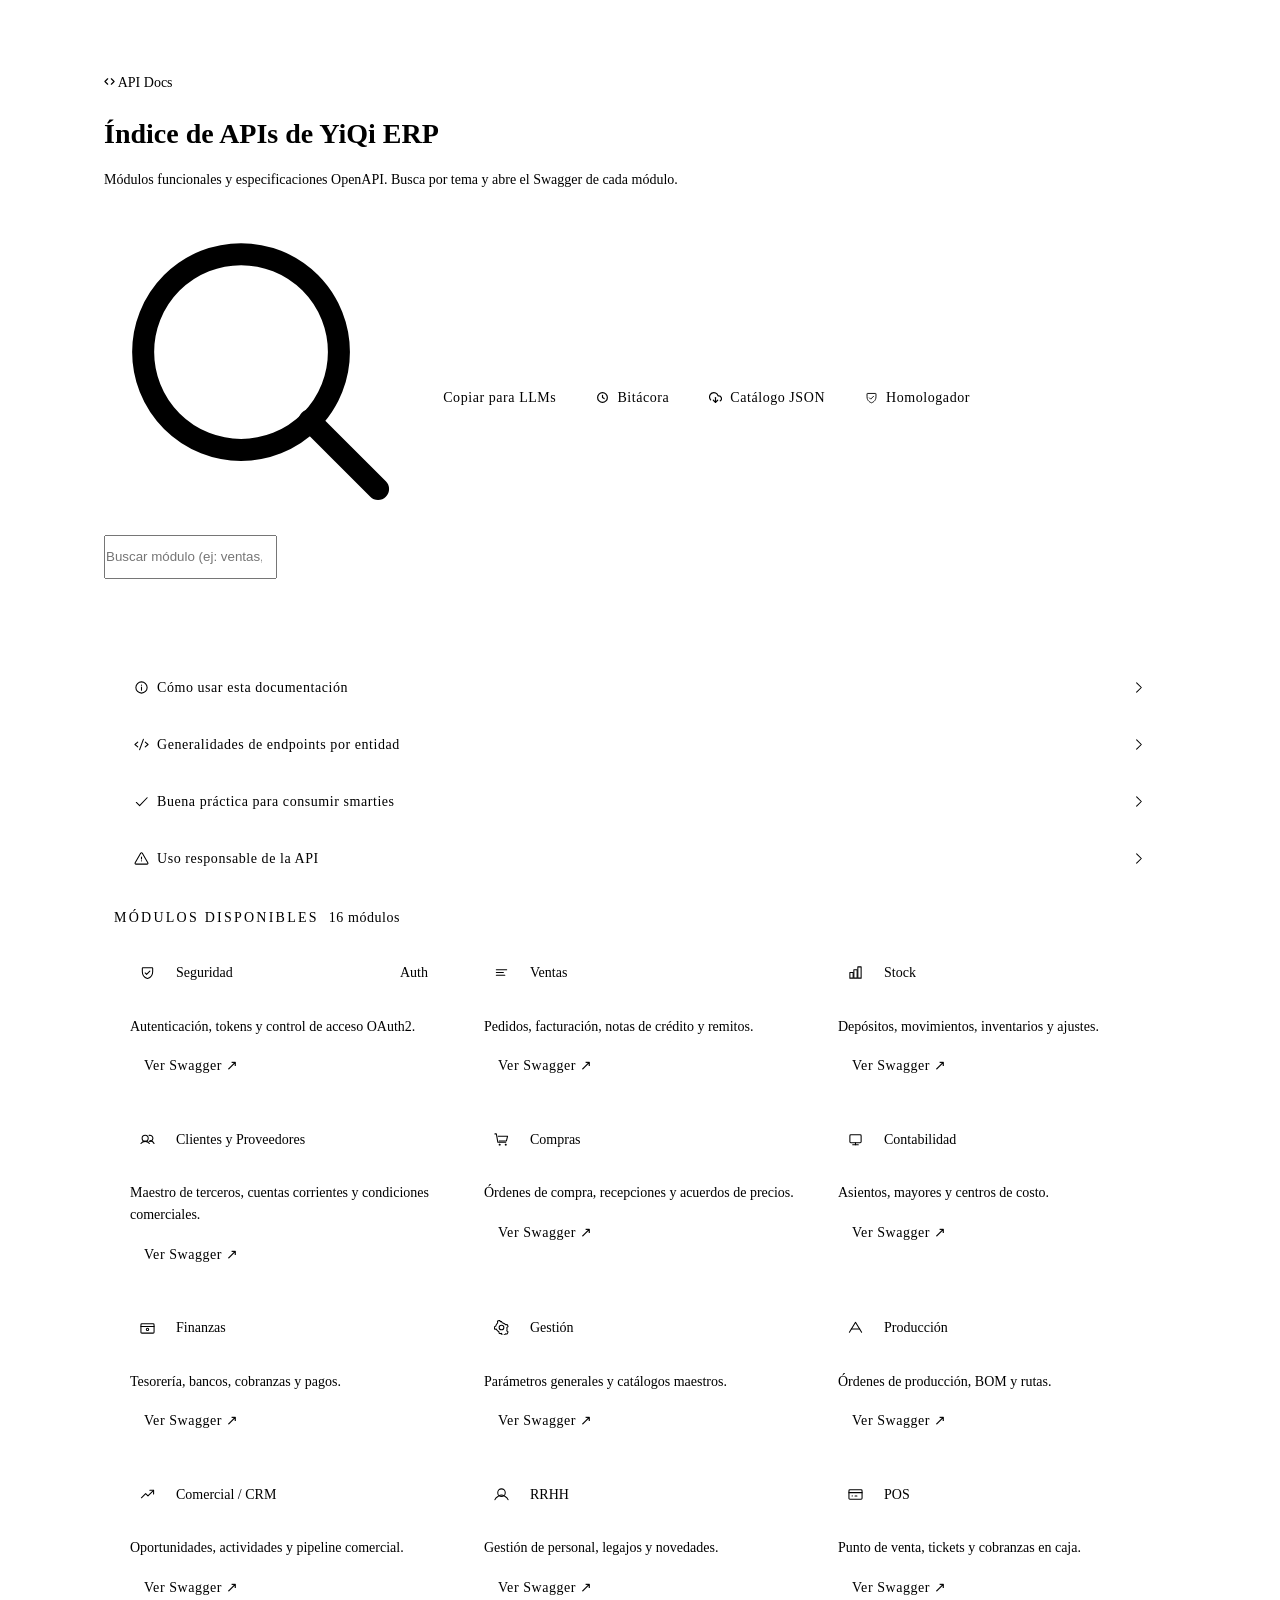
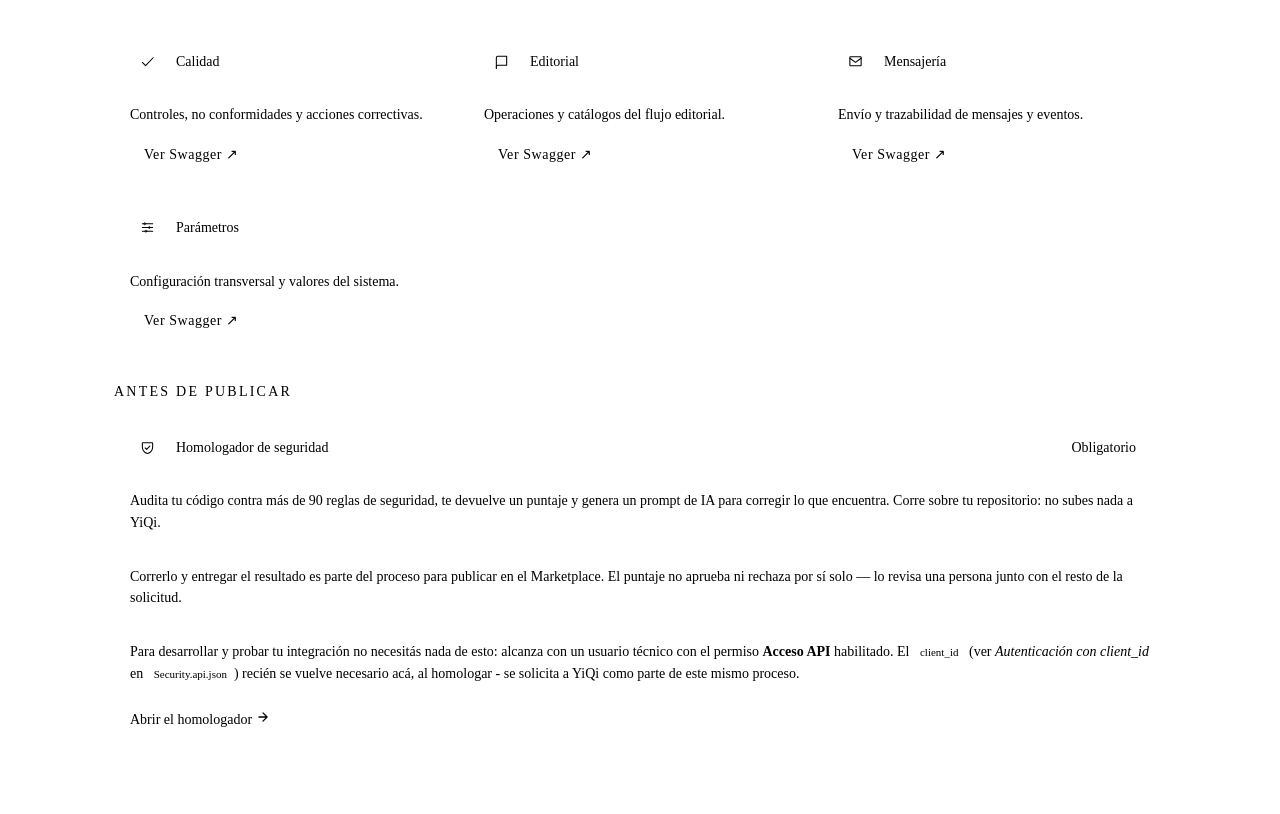
==== commit 16436c04: "Actualiza la documentación sobre autenticación y permisos en la API, incluyendo detalles sobre el us" ====
--- a/index.html
+++ b/index.html
@@ -598,6 +598,7 @@
     <div class="mod-body">
       <p class="mod-desc">Audita tu código contra más de 90 reglas de seguridad, te devuelve un puntaje y genera un prompt de IA para corregir lo que encuentra. Corre sobre tu repositorio: no subes nada a YiQi.</p>
       <p class="mod-desc" style="margin-top:8px">Correrlo y entregar el resultado es parte del proceso para publicar en el Marketplace. El puntaje no aprueba ni rechaza por sí solo — lo revisa una persona junto con el resto de la solicitud.</p>
+      <p class="mod-desc" style="margin-top:8px">Para desarrollar y probar tu integración no necesitás nada de esto: alcanza con un usuario técnico con el permiso <strong>Acceso API</strong> habilitado. El <code>client_id</code> (ver <em>Autenticación con client_id</em> en <code>Security.api.json</code>) recién se vuelve necesario acá, al homologar - se solicita a YiQi como parte de este mismo proceso.</p>
       <a class="btn btn-primary btn-lg" style="margin-top:12px;align-self:flex-start" href="https://yiqi.com.ar/homologador" target="_blank" rel="noopener">
         Abrir el homologador
         <svg width="14" height="14" viewBox="0 0 24 24" fill="none" stroke="currentColor" stroke-width="2.2" stroke-linecap="round" stroke-linejoin="round" aria-hidden="true"><path d="M5 12h14M12 5l7 7-7 7"/></svg>
